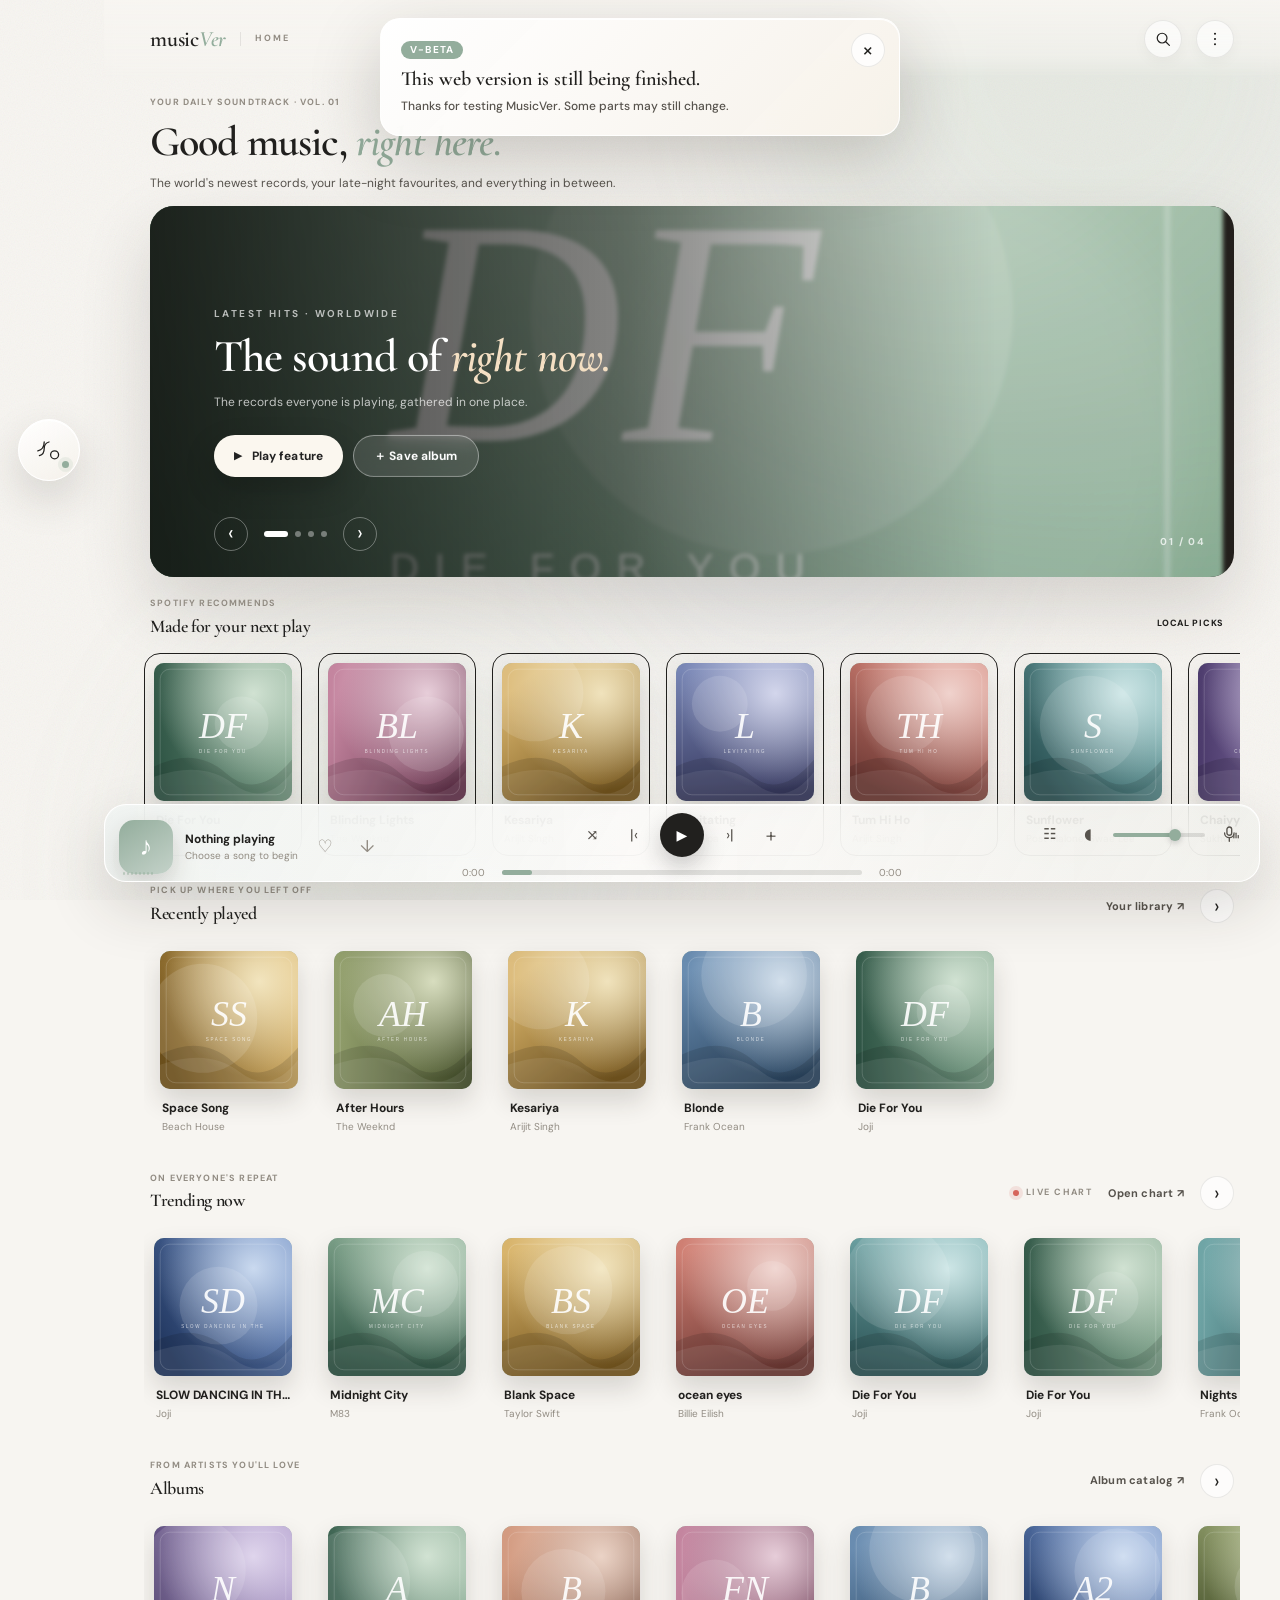
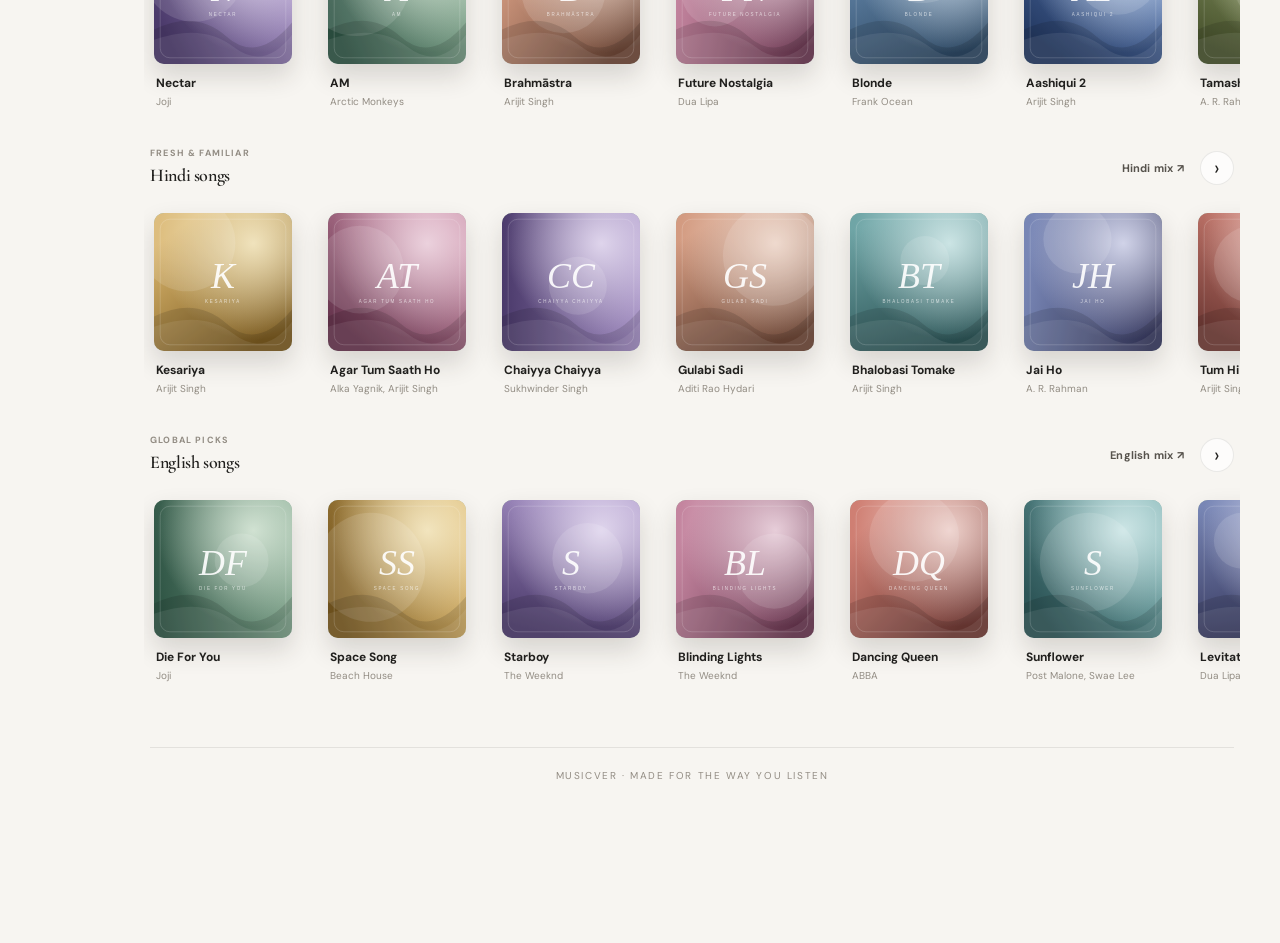
==== docs/index.html @ 0613c1fa "Fix web playback context and resolve every song to full stream" ====
<!DOCTYPE html>
<html lang="en">

<head>
  <meta charset="UTF-8">
  <meta name="viewport" content="width=device-width, initial-scale=1.0">
  <meta name="theme-color" content="#f7f5f1">
  <title>musicVers</title>
  <link rel="manifest" href="manifest.webmanifest">
  <link rel="icon" type="image/png" href="pwa/icon-192.png">
  <link rel="apple-touch-icon" href="pwa/icon-192.png">
  <link rel="preconnect" href="https://fonts.googleapis.com">
  <link rel="preconnect" href="https://fonts.gstatic.com" crossorigin>
  <link
    href="https://fonts.googleapis.com/css2?family=Cormorant+Garamond:ital,wght@0,400;0,500;0,600;1,400;1,500&family=DM+Sans:wght@400;500;600;700&display=swap"
    rel="stylesheet">
  <link rel="stylesheet" href="css/base.css?v=1140">
  <link rel="stylesheet" href="css/layout.css?v=1130">
  <link rel="stylesheet" href="css/components.css?v=1114">
  <link rel="stylesheet" href="css/web.css?v=1133">
  <link rel="stylesheet" href="css/mobile-redesign.css?v=1137">
  <link rel="stylesheet" href="css/lyrics.css?v=1139">
</head>

<body>
  <!-- Ambient colour is driven by the current cover art -->
  <div class="ambient" aria-hidden="true">
    <span class="ambient-orb ambient-orb--one"></span>
    <span class="ambient-orb ambient-orb--two"></span>
    <span class="ambient-orb ambient-orb--three"></span>
    <span class="grain"></span>
  </div>

  <div class="beta-notice" id="beta-notice" role="status" hidden>
    <span class="beta-notice__tag">V-BETA</span>
    <strong class="beta-notice__title">This web version is still being finished.</strong>
    <span class="beta-notice__text">Thanks for testing MusicVer. Some parts may still change.</span>
    <button class="beta-notice__close" id="beta-notice-close" aria-label="Dismiss notice" title="Dismiss notice">×</button>
  </div>

  <div class="app" id="app">

    <!-- ============ musicVer dynamic island ============ -->
    <div class="edge-sensor" aria-hidden="true"></div>
    <aside class="island" id="island" aria-label="musicVer navigation">
      <button class="island-pearl" id="island-pearl" aria-label="Open musicVer navigation" aria-expanded="false">
        <svg viewBox="0 0 40 40" aria-hidden="true">
          <path d="M8 27c4-1 6-4 6-9 0-4 2-7 6-8" />
          <path d="M6 21c5-1 8-5 8-11" />
          <circle cx="27" cy="26" r="5" />
        </svg>
        <span class="pearl-pulse"></span>
      </button>

      <div class="island-panel" id="island-panel">
        <span class="island-glow island-glow--blue" aria-hidden="true"></span>
        <span class="island-glow island-glow--red" aria-hidden="true"></span>
        <div class="island-brand">
          <span class="island-brand__mark">◈</span>
          <span>musicVer</span>
        </div>
        <nav class="island-nav" aria-label="Main menu">
          <button class="island-tab is-active" data-nav="home" title="Home">
            <span class="island-tab__icon" aria-hidden="true">
              <svg viewBox="0 0 24 24"><path d="M3.5 10.5 12 3.8l8.5 6.7V20a1 1 0 0 1-1 1h-5v-6h-5v6h-5a1 1 0 0 1-1-1z" /></svg>
            </span>
            <span class="island-tab__label">Home</span>
          </button>
          <button class="island-tab" data-nav="library" title="Library">
            <span class="island-tab__icon" aria-hidden="true">
              <svg viewBox="0 0 24 24"><path d="M4 4h6v16H4zM11 4h4v16h-4zM17 6l3-.8 2.4 12.6-3 .7z" /></svg>
            </span>
            <span class="island-tab__label">Library</span>
          </button>
          <button class="island-tab" data-nav="discover" title="Discover">
            <span class="island-tab__icon" aria-hidden="true">
              <svg viewBox="0 0 24 24"><circle cx="12" cy="12" r="9" /><path d="m15.5 8.5-2 5-5 2 2-5z" /></svg>
            </span>
            <span class="island-tab__label">Discover</span>
          </button>
          <button class="island-tab" data-nav="stats" title="Listening Stats">
            <span class="island-tab__icon" aria-hidden="true">
              <svg viewBox="0 0 24 24"><path d="M4 19V5M4 19h16M8 16v-4M12 16V8M16 16v-7M20 16v-3" /></svg>
            </span>
            <span class="island-tab__label">Stats</span>
          </button>
          <button class="island-tab" data-nav="account" title="Account">
            <span class="island-tab__icon" aria-hidden="true">
              <svg viewBox="0 0 24 24"><circle cx="12" cy="8.5" r="4" /><path d="M4.5 20c.6-4 3.5-6 7.5-6s6.9 2 7.5 6" /></svg>
            </span>
            <span class="island-tab__label">Account</span>
          </button>
        </nav>
        <div class="island-hint">MOVE TO THE EDGE</div>
      </div>
    </aside>

    <!-- ============ Android / small-screen navigation ============ -->
    <nav class="mobile-nav" aria-label="Main menu">
      <button class="island-tab mobile-tab is-active" data-nav="home" aria-label="Home">
        <span class="island-tab__icon" aria-hidden="true">
          <svg viewBox="0 0 24 24"><path d="M3.5 10.5 12 3.8l8.5 6.7V20a1 1 0 0 1-1 1h-5v-6h-5v6h-5a1 1 0 0 1-1-1z" /></svg>
        </span>
        <span class="island-tab__label">Home</span>
      </button>
      <button class="island-tab mobile-tab" data-nav="discover" aria-label="Discover">
        <span class="island-tab__icon" aria-hidden="true">
          <svg viewBox="0 0 24 24"><circle cx="12" cy="12" r="9" /><path d="m15.5 8.5-2 5-5 2 2-5z" /></svg>
        </span>
        <span class="island-tab__label">Discover</span>
      </button>
      <button class="island-tab mobile-tab" data-nav="library" aria-label="Library">
        <span class="island-tab__icon" aria-hidden="true">
          <svg viewBox="0 0 24 24"><path d="M4 4h6v16H4zM11 4h4v16h-4zM17 6l3-.8 2.4 12.6-3 .7z" /></svg>
        </span>
        <span class="island-tab__label">Library</span>
      </button>
      <button class="island-tab mobile-tab mobile-tab--account" data-nav="account" aria-label="Settings">
        <span class="mobile-tab__avatar" id="mobile-tab-avatar" aria-hidden="true">M</span>
        <span class="island-tab__label">Settings</span>
      </button>
    </nav>

    <!-- ============ main stage ============ -->
    <main class="stage">
      <header class="stage-top">
        <div class="stage-top__left">
          <span class="wordmark">music<span>Ver</span></span>
          <span class="crumb" id="crumb">HOME</span>
        </div>
        <div class="stage-top__right">
          <button class="round-icon top-search" id="top-search" aria-label="Search" title="Search">
            <svg viewBox="0 0 24 24" aria-hidden="true"><circle cx="10.8" cy="10.8" r="6.5" /><path d="m16 16 4.5 4.5" /></svg>
          </button>
          <div class="top-menu" id="top-menu">
            <button class="round-icon top-menu__toggle" id="top-menu-toggle" aria-label="More options" aria-haspopup="menu" aria-expanded="false" title="More options">
              <svg viewBox="0 0 24 24" aria-hidden="true"><circle cx="12" cy="5" r="1.4" /><circle cx="12" cy="12" r="1.4" /><circle cx="12" cy="19" r="1.4" /></svg>
            </button>
            <div class="top-menu__list" id="top-menu-list" role="menu" aria-hidden="true">
              <button class="top-menu__item" id="top-flow" role="menuitem" aria-label="Open Flow State" title="Flow State">
                <svg viewBox="0 0 24 24" aria-hidden="true"><path d="M4 9V4h5M20 15v5h-5M20 9V4h-5M4 15v5h5" /></svg>
                <span>Flow State</span>
              </button>
              <button class="top-menu__item" data-nav="stats" role="menuitem" aria-label="Listening Stats" title="Listening Stats">
                <svg viewBox="0 0 24 24" aria-hidden="true"><path d="M4 19V5M4 19h16M8 16v-4M12 16V8M16 16v-7M20 16v-3" /></svg>
                <span>Listening Stats</span>
              </button>
              <button class="top-menu__item theme-toggle" id="theme-toggle" role="menuitem" aria-label="Toggle dark mode" aria-pressed="false" title="Switch to dark mode">
                <span class="theme-toggle__glyph" aria-hidden="true">☾</span>
                <span class="top-menu__label">Dark mode</span>
              </button>
              <button class="top-menu__item" id="top-report" data-nav="report" role="menuitem" aria-label="Report an issue" title="Report an issue">
                <svg viewBox="0 0 24 24" aria-hidden="true"><path d="M5 4.5h9l5 5V19a.5.5 0 0 1-.5.5h-13A.5.5 0 0 1 5 19z"/><path d="M14 4.5V10h5"/><path d="M8.5 13h7M8.5 16h4.5"/></svg>
                <span>Report an issue</span>
              </button>
              <button class="top-menu__item" data-nav="account" role="menuitem" aria-label="Account" title="Account">
                <span class="top-avatar" id="top-avatar">M</span>
                <span>Account</span>
              </button>
            </div>
          </div>
        </div>
      </header>

      <div class="pages" id="pages">

        <!-- ---------------- HOME ---------------- -->
        <section class="page is-active" id="page-home" data-page="home">
          <div class="page-intro">
            <p class="eyebrow">YOUR DAILY SOUNDTRACK · VOL. 01</p>
            <h1>Good music, <em>right here.</em></h1>
            <p class="page-intro__sub">The world's newest records, your late-night favourites, and everything in between.</p>
          </div>

          <header class="home-mobile-header" aria-label="Home shortcuts">
            <button class="home-avatar" id="home-avatar" data-nav="account" aria-label="Open settings">M</button>
            <div class="home-greeting">
              <span id="home-greeting">Good evening</span>
              <strong id="home-profile-name">Music Lover</strong>
            </div>
            <button class="home-action" id="home-search" aria-label="Search music">
              <svg viewBox="0 0 24 24" aria-hidden="true"><circle cx="10.8" cy="10.8" r="6.4" /><path d="m15.6 15.6 4.6 4.6" /></svg>
            </button>
            <button class="home-action home-action--liked" data-library-tab="liked" aria-label="Open liked songs">
              <svg viewBox="0 0 24 24" aria-hidden="true"><path d="M12 20.3 4.7 13a4.6 4.6 0 0 1 6.5-6.5l.8.8.8-.8A4.6 4.6 0 0 1 19.3 13z" /></svg>
            </button>
          </header>

          <div class="home-filters" role="tablist" aria-label="Browse home categories">
            <button class="home-filter is-active" data-action="home-filter" data-home-filter="all" role="tab" aria-selected="true">All</button>
            <button class="home-filter" data-action="home-filter" data-home-filter="new" role="tab" aria-selected="false">New Releases</button>
            <button class="home-filter" data-action="home-filter" data-home-filter="trending" role="tab" aria-selected="false">Trending</button>
            <button class="home-filter" data-action="home-filter" data-home-filter="charts" role="tab" aria-selected="false">Top Charts</button>
          </div>

          <!-- Cinematic slider -->
          <section class="hero" id="hero" aria-label="Featured music">
            <div class="hero-track" id="hero-track"></div>
            <div class="hero-shade" aria-hidden="true"></div>
            <div class="hero-content">
              <p class="hero-eyebrow" id="hero-eyebrow">LATEST HITS</p>
              <h2 id="hero-title">The sound of right now.</h2>
              <p class="hero-copy" id="hero-copy">Fresh from studios around the world.</p>
              <div class="hero-actions">
                <button class="btn btn--cream" id="hero-play"><span class="btn__glyph">▶</span> Play feature</button>
                <button class="btn btn--ghost-light" id="hero-save">＋ Save album</button>
              </div>
            </div>
            <div class="hero-controls">
              <button class="hero-arrow" id="hero-prev" aria-label="Previous slide">‹</button>
              <div class="hero-dots" id="hero-dots"></div>
              <button class="hero-arrow" id="hero-next" aria-label="Next slide">›</button>
            </div>
            <div class="hero-index" id="hero-index">01 / 04</div>
          </section>

          <section class="feature-section" aria-label="Featured albums">
            <div class="feature-head">
              <div>
                <p class="eyebrow">HANDPICKED FOR YOU</p>
                <h2>Featured albums</h2>
              </div>
            </div>
            <div class="feature-grid" id="feature-cards"></div>
          </section>

          <section class="shelf recommend-shelf" id="shelf-spotify-home">
            <div class="shelf-head">
              <div>
                <p class="eyebrow" id="spotify-home-eyebrow">SPOTIFY RECOMMENDS</p>
                <h2 id="spotify-home-title">Made for your next play</h2>
              </div>
              <span class="recommend-source" id="spotify-home-source">Connect Spotify for live picks</span>
            </div>
            <div class="rail rail--songs" id="spotify-home-recs"></div>
          </section>

          <section class="shelf" id="shelf-recent">
            <div class="shelf-head">
              <div>
                <p class="eyebrow">PICK UP WHERE YOU LEFT OFF</p>
                <h2>Recently played</h2>
              </div>
              <div class="shelf-tools">
                <button class="link-btn" data-nav="library">Your library ↗</button>
                <button class="rail-arrow" data-rail="recently-played" aria-label="Scroll recently played">›</button>
              </div>
            </div>
            <div class="rail rail--songs" id="recently-played"></div>
          </section>

          <section class="shelf" id="shelf-trending">
            <div class="shelf-head">
              <div>
                <p class="eyebrow">ON EVERYONE'S REPEAT</p>
                <h2>Trending now</h2>
              </div>
              <div class="shelf-tools">
                <span class="live-tag"><i></i> LIVE CHART</span>
                <button class="link-btn" data-action="open-trending-mix">Open chart ↗</button>
                <button class="rail-arrow" data-rail="trending-now" aria-label="Scroll trending songs">›</button>
              </div>
            </div>
            <div class="rail rail--songs" id="trending-now"></div>
          </section>

          <section class="shelf" id="shelf-albums">
            <div class="shelf-head">
              <div>
                <p class="eyebrow">FROM ARTISTS YOU'LL LOVE</p>
                <h2>Albums</h2>
              </div>
              <div class="shelf-tools">
                <button class="link-btn" data-action="open-album-catalog">Album catalog ↗</button>
                <button class="rail-arrow" data-rail="albums-all" aria-label="Scroll albums">›</button>
              </div>
            </div>
            <div class="rail" id="albums-all"></div>
          </section>

          <section class="shelf" id="shelf-hindi">
            <div class="shelf-head">
              <div>
                <p class="eyebrow">FRESH &amp; FAMILIAR</p>
                <h2>Hindi songs</h2>
              </div>
              <div class="shelf-tools">
                <button class="link-btn" data-action="open-language-mix" data-language="Hindi">Hindi mix ↗</button>
                <button class="rail-arrow" data-rail="hindi-songs" aria-label="Scroll Hindi songs">›</button>
              </div>
            </div>
            <div class="rail rail--songs" id="hindi-songs"></div>
          </section>

          <section class="shelf" id="shelf-english">
            <div class="shelf-head">
              <div>
                <p class="eyebrow">GLOBAL PICKS</p>
                <h2>English songs</h2>
              </div>
              <div class="shelf-tools">
                <button class="link-btn" data-action="open-language-mix" data-language="English">English mix ↗</button>
                <button class="rail-arrow" data-rail="english-songs" aria-label="Scroll English songs">›</button>
              </div>
            </div>
            <div class="rail rail--songs" id="english-songs"></div>
          </section>

          <footer class="page-foot">musicVer · made for the way you listen</footer>
        </section>

        <!-- ---------------- DISCOVER ---------------- -->
        <section class="page" id="page-discover" data-page="discover">
          <div class="discover-hero">
            <span class="search-glow search-glow--blue" aria-hidden="true"></span>
            <span class="search-glow search-glow--red" aria-hidden="true"></span>
            <p class="eyebrow">DISCOVER · SEARCH THE WORLD OF MUSIC</p>
            <form class="search-bar" id="search-form" autocomplete="off">
              <svg class="search-bar__icon" viewBox="0 0 24 24" aria-hidden="true"><circle cx="10.5" cy="10.5" r="6.5" /><path d="m15.5 15.5 5 5" /></svg>
              <input type="text" id="search-input" placeholder="Search music, artists, albums..." aria-label="Search songs, artists or albums">
              <button type="button" class="search-bar__clear" id="search-clear" aria-label="Clear search" hidden>×</button>
              <button type="submit" class="search-bar__button">Search</button>
              <button type="button" class="search-close" id="search-close" aria-label="Close search">×</button>
              <div class="recent-popover" id="recent-searches" hidden></div>
            </form>
            <p class="search-hint">start search with Music Ablums and Artist Name</p>
            <div class="quick-tags" id="quick-tags">
              <span>Try</span>
              <button data-query="Die For You Joji">Die For You</button>
              <button data-query="Kesariya">Kesariya</button>
              <button data-query="Blinding Lights">Blinding Lights</button>
              <button data-query="The Weeknd">The Weeknd</button>
            </div>

            <div class="search-mobile-sections">
              <section class="search-section">
                <div class="search-section__head">
                  <p class="eyebrow">SEARCH PROMPTS</p>
                  <h2>Start here</h2>
                </div>
                <div class="start-here" id="start-here"></div>
              </section>
              <section class="search-section">
                <div class="search-section__head">
                  <p class="eyebrow">PICKED FOR YOU</p>
                  <h2>Top Picks</h2>
                </div>
                <div class="discover-cards" id="discover-picks"></div>
              </section>
              <section class="search-section">
                <div class="search-section__head">
                  <p class="eyebrow">JUMP BACK IN</p>
                  <h2>Recently Explored</h2>
                </div>
                <div class="recent-explored" id="recently-explored"></div>
              </section>
            </div>
          </div>

          <section class="shelf recommend-shelf" id="shelf-spotify-discover">
            <div class="shelf-head">
              <div>
                <p class="eyebrow" id="spotify-discover-eyebrow">SPOTIFY RECOMMENDS</p>
                <h2 id="spotify-discover-title">Start with a sound you like</h2>
              </div>
              <span class="recommend-source" id="spotify-discover-source">Connect Spotify for live picks</span>
            </div>
            <div class="rail rail--songs" id="spotify-discover-recs"></div>
          </section>

          <section class="results" id="results" hidden>
            <div class="shelf-head results-head">
              <div>
                <p class="eyebrow" id="results-eyebrow">SEARCH RESULTS</p>
                <h2 id="results-heading">Top matches</h2>
              </div>
              <span class="results-status" id="search-status"></span>
            </div>
            <div class="result-filters" role="tablist" aria-label="Filter search results">
              <button class="result-filter is-active" data-action="result-filter" data-result-filter="all" role="tab" aria-selected="true">All</button>
              <button class="result-filter" data-action="result-filter" data-result-filter="songs" role="tab" aria-selected="false">Songs</button>
              <button class="result-filter" data-action="result-filter" data-result-filter="artists" role="tab" aria-selected="false">Artists</button>
              <button class="result-filter" data-action="result-filter" data-result-filter="albums" role="tab" aria-selected="false">Albums</button>
              <button class="result-filter" data-action="result-filter" data-result-filter="podcasts" role="tab" aria-selected="false">Podcasts</button>
            </div>
            <div class="results-grid">
              <section class="results-block results-block--top" id="result-block-top">
                <h3 class="results-label"><span>01</span> Top result</h3>
                <div class="top-result" id="result-top"></div>
              </section>
              <section class="results-block results-block--songs" id="result-block-songs">
                <h3 class="results-label"><span>02</span> Songs</h3>
                <div class="song-list song-list--spotify" id="result-songs-a"></div>
                <button class="btn btn--outline load-more" id="load-more-songs" hidden>Load more songs ↓</button>
              </section>
              <section class="results-block results-block--artists" id="result-block-artists">
                <h3 class="results-label"><span>03</span> Artists</h3>
                <div class="media-grid" id="result-artists"></div>
              </section>
              <section class="results-block results-block--albums" id="result-block-albums">
                <h3 class="results-label"><span>04</span> Albums</h3>
                <div class="media-grid" id="result-albums"></div>
              </section>
              <section class="results-block results-block--podcasts" id="result-block-podcasts" hidden>
                <h3 class="results-label"><span>05</span> Podcasts</h3>
                <div class="result-podcasts" id="result-podcasts"></div>
              </section>
            </div>
            <div class="results-block recommend-block" id="result-recs">
              <div class="shelf-head">
                <div>
                  <p class="eyebrow" id="spotify-results-eyebrow">SPOTIFY RECOMMENDS</p>
                  <h3 class="results-label" id="spotify-results-title">Because you searched this</h3>
                </div>
                <span class="recommend-source" id="spotify-results-source"></span>
              </div>
              <div class="rail rail--songs" id="spotify-result-recs"></div>
            </div>
          </section>

          <section class="shelf" id="discover-genres">
            <div class="shelf-head">
              <div>
                <p class="eyebrow">PICK A MOOD</p>
                <h2>Browse by feeling</h2>
              </div>
            </div>
            <div class="chip-row" id="genre-chips"></div>
          </section>
        </section>

        <!-- ---------------- LIBRARY ---------------- -->
        <section class="page" id="page-library" data-page="library">
          <div class="page-intro page-intro--tight">
            <p class="eyebrow">YOUR MUSIC, YOUR RULES</p>
            <h1>The <em>Library.</em></h1>
            <p class="page-intro__sub">Everything you've loved, saved and built — in one quiet corner.</p>
          </div>

          <header class="library-mobile-head">
            <h2>My Music</h2>
            <button class="library-options" id="library-options" data-nav="account" aria-label="Library options">
              <svg viewBox="0 0 24 24" aria-hidden="true"><circle cx="12" cy="5" r="1.5" /><circle cx="12" cy="12" r="1.5" /><circle cx="12" cy="19" r="1.5" /></svg>
            </button>
          </header>

          <div class="library-filters" role="tablist" aria-label="Filter library">
            <button class="library-filter is-active" data-library-tab="all" role="tab" aria-selected="true">All</button>
            <button class="library-filter" data-library-tab="playlists" role="tab" aria-selected="false">Playlists</button>
            <button class="library-filter" data-library-tab="liked" role="tab" aria-selected="false">Liked Songs</button>
            <button class="library-filter" data-library-tab="downloads" role="tab" aria-selected="false">Downloads</button>
            <button class="library-filter" data-library-tab="albums" role="tab" aria-selected="false">Albums</button>
          </div>

          <div class="library-tiles">
            <button class="lib-tile lib-tile--liked" data-library-tab="liked">
              <span class="lib-tile__icon">♥</span>
              <span class="lib-tile__copy"><strong>Liked</strong><small id="liked-count">0 songs</small></span>
              <span class="lib-tile__arrow">↗</span>
            </button>
            <button class="lib-tile lib-tile--saved" data-library-tab="saved">
              <span class="lib-tile__icon">↓</span>
              <span class="lib-tile__copy"><strong>Saved</strong><small id="saved-count">0 albums</small></span>
              <span class="lib-tile__arrow">↗</span>
            </button>
            <button class="lib-tile lib-tile--create" id="lib-create">
              <span class="lib-tile__icon">＋</span>
              <span class="lib-tile__copy"><strong>Create playlist</strong><small>Start something new</small></span>
              <span class="lib-tile__arrow">↗</span>
            </button>
          </div>

          <div class="library-content">
            <div class="library-tabs" id="library-tabs">
              <button class="library-tab is-active" data-library-tab="playlists">Your playlist</button>
              <button class="library-tab" data-library-tab="liked">Liked</button>
              <button class="library-tab" data-library-tab="saved">Saved</button>
              <button class="library-tab" data-library-tab="local">Local songs</button>
            </div>
            <button class="add-round" id="add-playlist" aria-label="Create playlist" title="Create a playlist">＋</button>
            <div class="library-panel" id="library-panel"></div>
            <section class="shelf recommend-shelf" id="shelf-spotify-library">
              <div class="shelf-head">
                <div>
                  <p class="eyebrow" id="spotify-library-eyebrow">SPOTIFY RECOMMENDS</p>
                  <h2 id="spotify-library-title">More like your library</h2>
                </div>
                <span class="recommend-source" id="spotify-library-source">Connect Spotify for live picks</span>
              </div>
              <div class="rail rail--songs" id="spotify-library-recs"></div>
            </section>
          </div>

          <footer class="page-foot">Tip · use the ↓ button on any album to save it here</footer>
        </section>

        <!-- ---------------- PLAYLIST DETAIL ---------------- -->
        <section class="page" id="page-playlist" data-page="playlist">
          <div class="playlist-head">
            <button class="back-btn" data-nav="library">← Library</button>
            <div class="playlist-head__cover" id="playlist-head-cover">♪</div>
            <div class="playlist-head__copy">
              <p class="eyebrow">YOUR PLAYLIST</p>
              <h1 id="playlist-head-title">Playlist</h1>
              <p id="playlist-head-meta">0 songs</p>
              <div class="playlist-head__actions playlist-actions">
                <button class="playlist-play-big" id="playlist-play" aria-label="Play playlist" title="Play playlist">▶</button>
                <button class="playlist-action playlist-action--add" id="playlist-add-songs" aria-label="Add songs" title="Add songs">+</button>
                <button class="playlist-action playlist-action--more" id="playlist-more" aria-label="More playlist options" title="More options">
                  <svg viewBox="0 0 24 24" aria-hidden="true"><circle cx="12" cy="5" r="1.6" /><circle cx="12" cy="12" r="1.6" /><circle cx="12" cy="19" r="1.6" /></svg>
                </button>
              </div>
            </div>
          </div>
          <div class="song-list song-list--detail" id="playlist-songs"></div>
          <section class="shelf recommend-shelf" id="shelf-spotify-playlist">
            <div class="shelf-head">
              <div>
                <p class="eyebrow" id="spotify-playlist-eyebrow">SPOTIFY RECOMMENDS</p>
                <h2 id="spotify-playlist-title">More like this playlist</h2>
              </div>
              <span class="recommend-source" id="spotify-playlist-source">Connect Spotify for live picks</span>
            </div>
            <div class="rail rail--songs" id="spotify-playlist-recs"></div>
          </section>
          <div class="playlist-add">
            <h3>Add a song</h3>
            <p>Search above in Discover, then use “…” → Add to playlist.</p>
            <button class="btn btn--outline" data-nav="discover">Go to Discover ↗</button>
          </div>
        </section>

        <!-- ---------------- ALBUM OVERVIEW ---------------- -->
        <section class="page" id="page-album" data-page="album">
          <button class="back-btn" id="album-back">← Back</button>
          <div class="playlist-head">
            <div class="playlist-head__cover" id="album-head-cover">♪</div>
            <div class="playlist-head__copy">
              <p class="eyebrow">ALBUM OVERVIEW</p>
              <h1 id="album-head-title">Album</h1>
              <p id="album-head-meta">0 songs</p>
              <div class="playlist-head__actions">
                <button class="btn btn--dark" id="album-play"><span>▶</span> Play album</button>
                <button class="btn btn--outline" id="album-save">↓ Save album</button>
              </div>
              <p class="album-note" id="album-note">Read-only collection · the title and cover come from the catalogue.</p>
            </div>
          </div>
          <div class="song-list song-list--detail" id="album-songs"></div>
          <section class="shelf recommend-shelf" id="shelf-spotify-album">
            <div class="shelf-head">
              <div>
                <p class="eyebrow" id="spotify-album-eyebrow">SPOTIFY RECOMMENDS</p>
                <h2 id="spotify-album-title">Fans of this album also play</h2>
              </div>
              <span class="recommend-source" id="spotify-album-source"></span>
            </div>
            <div class="rail rail--songs" id="spotify-album-recs"></div>
          </section>
        </section>

        <!-- ---------------- ARTIST DETAIL ---------------- -->
        <section class="page" id="page-artist" data-page="artist">
          <button class="back-btn" data-nav="discover">← Back to search</button>
          <div class="artist-hero" id="artist-hero">
            <div class="artist-hero__placeholder">Loading artist…</div>
          </div>

          <div class="results-block artist-section">
            <div class="shelf-head">
              <div>
                <p class="eyebrow">THE ESSENTIALS</p>
                <h2>Popular songs</h2>
              </div>
              <button class="btn btn--dark" id="artist-play-all"><span>▶</span> Play all</button>
            </div>
            <div class="song-list song-list--detail" id="artist-songs"></div>
            <button class="btn btn--outline load-more" id="artist-load-more" hidden>Load more songs ↓</button>
          </div>

          <div class="results-block artist-section">
            <h3 class="results-label"><span>01</span> Albums</h3>
            <div class="grid-rail" id="artist-albums"></div>
          </div>
          <div class="results-block artist-section" id="artist-singles-block" hidden>
            <h3 class="results-label"><span>02</span> Singles</h3>
            <div class="grid-rail" id="artist-singles"></div>
          </div>
          <div class="results-block artist-section" id="artist-similar-block" hidden>
            <h3 class="results-label"><span>03</span> Fans also like</h3>
            <div class="artist-list" id="artist-similar"></div>
          </div>
          <div class="results-block artist-section" id="artist-playlists-block" hidden>
            <h3 class="results-label"><span>04</span> Featured playlists</h3>
            <div class="grid-rail" id="artist-playlists"></div>
          </div>
          <section class="shelf recommend-shelf" id="shelf-spotify-artist">
            <div class="shelf-head">
              <div>
                <p class="eyebrow" id="spotify-artist-eyebrow">SPOTIFY RECOMMENDS</p>
                <h2 id="spotify-artist-title">More in this sound</h2>
              </div>
              <span class="recommend-source" id="spotify-artist-source"></span>
            </div>
            <div class="rail rail--songs" id="spotify-artist-recs"></div>
          </section>
        </section>

        <!-- ---------------- REPORT ---------------- -->
        <section class="page" id="page-report" data-page="report">
          <div class="page-intro page-intro--tight">
            <p class="eyebrow">WE’RE LISTENING</p>
            <h1>Report an <em>issue.</em></h1>
            <p class="page-intro__sub">Found a bug or something that doesn’t feel right? Tell us and we’ll look into it.</p>
          </div>

          <div class="report-shell">
            <div class="report-visual" aria-hidden="true">
              <div class="report-visual__art">
                <svg viewBox="0 0 420 520" fill="none" xmlns="http://www.w3.org/2000/svg">
                  <defs>
                    <linearGradient id="report-bg" x1="30" y1="10" x2="390" y2="510" gradientUnits="userSpaceOnUse">
                      <stop stop-color="#0b0e14"/>
                      <stop offset="0.52" stop-color="#161d28"/>
                      <stop offset="1" stop-color="#05070a"/>
                    </linearGradient>
                    <linearGradient id="report-silver" x1="20" y1="0" x2="400" y2="0" gradientUnits="userSpaceOnUse">
                      <stop stop-color="#eef4fc" stop-opacity=".12"/>
                      <stop offset="0.3" stop-color="#dce6f2" stop-opacity=".9"/>
                      <stop offset="0.55" stop-color="#ffffff"/>
                      <stop offset="0.78" stop-color="#c2cedd" stop-opacity=".75"/>
                      <stop offset="1" stop-color="#9aa8ba" stop-opacity=".14"/>
                    </linearGradient>
                    <linearGradient id="musicver-silver" x1="130" y1="310" x2="290" y2="350" gradientUnits="userSpaceOnUse">
                      <stop stop-color="#ffffff"/>
                      <stop offset="0.5" stop-color="#d8e2ee"/>
                      <stop offset="1" stop-color="#8e9bad"/>
                    </linearGradient>
                    <radialGradient id="report-halo" cx="0" cy="0" r="1" gradientTransform="translate(210 214) rotate(90) scale(190 230)" gradientUnits="userSpaceOnUse">
                      <stop stop-color="#c9d8ea" stop-opacity=".24"/>
                      <stop offset="1" stop-color="#c9d8ea" stop-opacity="0"/>
                    </radialGradient>
                    <pattern id="report-dot-grid" width="18" height="18" patternUnits="userSpaceOnUse">
                      <circle cx="1.5" cy="1.5" r="1" fill="#dce6f2" fill-opacity=".12"/>
                    </pattern>
                    <filter id="report-glow" x="-30%" y="-30%" width="160%" height="160%">
                      <feGaussianBlur stdDeviation="7" result="blur"/>
                      <feMerge><feMergeNode in="blur"/><feMergeNode in="SourceGraphic"/></feMerge>
                    </filter>
                  </defs>
                  <rect width="420" height="520" rx="28" fill="url(#report-bg)"/>
                  <rect width="420" height="520" rx="28" fill="url(#report-dot-grid)"/>
                  <ellipse cx="210" cy="214" rx="205" ry="180" fill="url(#report-halo)"/>
                  <g filter="url(#report-glow)" stroke="url(#report-silver)" fill="none" stroke-linecap="round">
                    <path d="M-20 158c60-42 110 38 170 0s110 38 170 0 110 38 170 0" stroke-width="1.8" stroke-dasharray="1 22" opacity=".38"/>
                    <path d="M-20 190c60-52 110 48 170 0s110 48 170 0 110 48 170 0" stroke-width="3.6" stroke-dasharray="1 13"/>
                    <path d="M-20 224c60-52 110 48 170 0s110 48 170 0 110 48 170 0" stroke-width="2.8" stroke-dasharray="1 16" opacity=".72"/>
                    <path d="M-20 258c60-52 110 48 170 0s110 48 170 0 110 48 170 0" stroke-width="2.1" stroke-dasharray="1 20" opacity=".46"/>
                  </g>
                  <circle cx="210" cy="212" r="14" fill="none" stroke="#ffffff" stroke-opacity=".35"/>
                  <circle cx="210" cy="212" r="4.5" fill="#ffffff"/>
                  <text x="210" y="344" text-anchor="middle" fill="url(#musicver-silver)" font-family="Georgia, 'Times New Roman', serif" font-size="46" letter-spacing="2" style="paint-order:stroke;stroke:#05070a;stroke-width:4px;stroke-opacity:.6">MusicVer</text>
                  <text x="210" y="374" text-anchor="middle" fill="#aebbcb" font-family="Arial, sans-serif" font-size="9.5" letter-spacing="5">REPORT · REFINE · REPLAY</text>
                  <rect x="130" y="404" width="160" height="1" fill="url(#report-silver)" opacity=".45"/>
                  <g fill="#dce6f2" opacity=".6">
                    <circle cx="176" cy="432" r="2"/>
                    <circle cx="210" cy="432" r="2"/>
                    <circle cx="244" cy="432" r="2"/>
                  </g>
                </svg>
              </div>
              <div class="report-visual__copy">
                <p class="eyebrow">MUSICVER SUPPORT</p>
                <h2>Help us make every session smoother.</h2>
                <p>Share what happened and we’ll use your report to improve playback, discovery, and the overall experience.</p>
              </div>
            </div>

            <div class="report-panel">
              <form class="report-form" id="report-form" novalidate>
                <div class="report-field">
                  <label class="field-label" for="report-name">Name <span>(optional)</span></label>
                  <input type="text" id="report-name" name="name" maxlength="80" placeholder="Your name">
                </div>
                <div class="report-field">
                  <label class="field-label" for="report-email">Email <span>(required)</span></label>
                  <input type="email" id="report-email" name="email" required placeholder="you@example.com" autocomplete="email">
                </div>
                <div class="report-field">
                  <label class="field-label" for="report-description">Bug description <span>(required)</span></label>
                  <textarea id="report-description" name="description" required rows="7" maxlength="4000" placeholder="What happened? What were you doing when the issue occurred?"></textarea>
                </div>
                <p class="field-note report-note">Reports are sent to <strong>r91128577@gmail.com</strong> with the subject <strong>MusicVer report</strong>.</p>
                <p class="report-error" id="report-error" hidden></p>
                <div class="report-actions">
                  <button type="submit" class="btn btn--dark" id="report-submit">Send report</button>
                  <button type="button" class="btn btn--outline" data-nav="home">Back to home</button>
                </div>
              </form>

              <div class="report-thanks" id="report-thanks" hidden>
                <span class="report-thanks__icon" aria-hidden="true">✓</span>
                <p class="eyebrow">THANK YOU</p>
                <h3>Thanks for helping improve MusicVer.</h3>
                <p>Your email draft is ready to send to <strong>r91128577@gmail.com</strong>. We appreciate you taking the time to report this.</p>
                <button type="button" class="btn btn--outline" id="report-another">Report another issue</button>
              </div>
            </div>
          </div>
        </section>

        <!-- ---------------- ACCOUNT ---------------- -->
        <section class="page" id="page-account" data-page="account">
          <div class="page-intro page-intro--tight">
            <p class="eyebrow">MADE PERSONAL</p>
            <h1>Your <em>Account.</em></h1>
            <p class="page-intro__sub">Small things that make musicVer feel like yours.</p>
          </div>

          <div class="account-grid">
            <div class="account-card account-card--profile">
              <div class="profile-hero">
                <div class="account-avatar" id="account-avatar">M</div>
                <div class="profile-hero__copy">
                  <p class="eyebrow">LOCAL PROFILE</p>
                  <h2 class="profile-display-name" id="profile-display-name">Music Lover</h2>
                </div>
                <button class="btn btn--outline profile-edit" id="profile-edit-toggle" aria-expanded="false" aria-controls="profile-editor">Edit</button>
              </div>
              <div class="profile-editor" id="profile-editor" hidden>
                <label class="field-label" for="profile-name">Display name</label>
                <div class="field-row">
                  <input type="text" id="profile-name" maxlength="32" placeholder="Your name">
                  <button class="btn btn--dark" id="profile-save">Save</button>
                </div>
                <p class="field-note" id="account-status">Stored on this device only.</p>
                <div class="picture-actions">
                  <button class="btn btn--outline" id="choose-avatar">Change profile picture</button>
                  <button class="btn btn--danger-ghost" id="remove-avatar" hidden>Remove picture</button>
                </div>
                <p class="field-note">Your picture is cropped to a circle. Drag and zoom to frame it.</p>
              </div>
            </div>

            <div class="account-card account-card--stats-link">
              <p class="eyebrow">YOUR MONTH IN SOUND</p>
              <h3>Listening Stats</h3>
              <p class="field-note">A full-screen, Spotify-style recap of what you played this month.</p>
              <button class="btn btn--dark" data-nav="stats">Open Listening Stats ↗</button>
            </div>

            <div class="account-card account-card--advanced">
              <p class="eyebrow">FINE TUNING</p>
              <h3>Advance settings</h3>
              <p class="field-note">Fine-tune the little details, starting with how your lyrics move.</p>
              <button class="btn btn--dark" data-nav="advanced">Open Advance settings ↗</button>
            </div>

            <div class="account-card account-card--spotify">
              <p class="eyebrow">SPOTIFY CATALOGUE</p>
              <h3>Better search, smarter picks</h3>
              <p class="field-note">Optional. Connect Spotify for richer album/artist metadata and recommendations. Search results come from Spotify and iTunes; JioSaavn is used only to find a full-length stream when you press play.</p>
              <label class="field-label" for="spotify-client-id">Your Spotify Client ID</label>
              <div class="field-row">
                <input type="text" id="spotify-client-id" maxlength="80" placeholder="Paste Client ID" autocomplete="off">
                <button class="btn btn--dark" id="spotify-save-client">Save</button>
              </div>
              <p class="field-note">Create a free Spotify app, add <code id="spotify-redirect-uri"></code> as a redirect URI exactly as shown, including the trailing slash. Spotify rejects <code>localhost</code>; local previews must use the shown <code>127.0.0.1</code> address, while the deployed site uses its HTTPS address. Then paste the Client ID here. No client secret is stored.</p>
              <div class="spotify-actions">
                <button class="btn btn--outline" id="spotify-connect">Connect Spotify</button>
                <button class="btn btn--dark" id="spotify-import-playlist">Import a playlist</button>
                <button class="btn btn--danger-ghost" id="spotify-disconnect" hidden>Disconnect</button>
              </div>
              <p class="field-note" id="spotify-status">Not connected</p>
              <p class="field-note">Import copies playlist names, covers and track metadata to this device. Playback still resolves to full-length JioSaavn audio; Spotify previews are never used.</p>
            </div>

            <div class="account-card">
              <p class="eyebrow">LOOK &amp; FEEL</p>
              <h3>Make it yours</h3>
              <label class="switch-row">
                <span><strong>Dark mode</strong><small>Flip the whole layout into a darker room</small></span>
                <input type="checkbox" id="setting-dark"><span class="switch"></span>
              </label>
              <label class="switch-row">
                <span><strong>Flow State on play</strong><small>Open the immersive view when a song starts</small></span>
                <input type="checkbox" id="setting-flow-auto"><span class="switch"></span>
              </label>
              <label class="switch-row">
                <span><strong>Cover-coloured ambience</strong><small>Tint the room with the current artwork</small></span>
                <input type="checkbox" id="setting-ambience" checked><span class="switch"></span>
              </label>
              <label class="switch-row">
                <span><strong>Remember searches</strong><small>Keep your recent searches in Discover</small></span>
                <input type="checkbox" id="setting-history" checked><span class="switch"></span>
              </label>
            </div>

            <div class="account-card">
              <p class="eyebrow">YOUR DATA</p>
              <h3>Housekeeping</h3>
              <div class="account-actions">
                <button class="btn btn--outline" id="clear-searches">Clear recent searches</button>
                <button class="btn btn--outline" id="clear-history">Clear listening history</button>
                <button class="btn btn--outline" id="choose-folder">Choose music folder</button>
              </div>
              <p class="field-note" id="folder-path">Local library folder: not set</p>
            </div>

            <div class="account-card account-card--soon">
              <p class="eyebrow">COMING SOON</p>
              <div class="soon-grid">
                <div class="soon-item"><span>☁</span><strong>Cloud sync</strong><small>Coming soon</small></div>
                <div class="soon-item"><span>◉</span><strong>Connected devices</strong><small>Coming soon</small></div>
                <div class="soon-item"><span>✎</span><strong>Lyrics studio</strong><small>Coming soon</small></div>
                <div class="soon-item"><span>◎</span><strong>Equaliser</strong><small>Coming soon</small></div>
              </div>
            </div>
          </div>
        </section>

        <!-- ---------------- ADVANCE SETTINGS ---------------- -->
        <section class="page" id="page-advanced" data-page="advanced">
          <button class="back-btn" data-nav="account">← Back to Account</button>
          <div class="page-intro page-intro--tight">
            <p class="eyebrow">FINE TUNING</p>
            <h1>Advance <em>settings.</em></h1>
            <p class="page-intro__sub">Small controls for the way your music feels.</p>
          </div>

          <div class="account-grid">
            <div class="account-card">
              <p class="eyebrow">LYRICS</p>
              <h3>Lyrics switch speed</h3>
              <p class="field-note">Choose how quickly the focus moves onto the next line near the end of the current one. Move right for a faster switch.</p>
              <div class="setting-range">
                <label class="field-label" for="setting-lyrics-speed">Switch speed</label>
                <div class="setting-range__row">
                  <span>Slow</span>
                  <input type="range" id="setting-lyrics-speed" min="0.6" max="2.4" step="0.1" value="1" aria-describedby="lyrics-speed-value">
                  <span>Fast</span>
                </div>
                <p class="setting-range__value" id="lyrics-speed-value">1.0× · 0.9s morph</p>
              </div>
            </div>
          </div>
        </section>

        <!-- ---------------- LISTENING STATS / WRAPPED ---------------- -->
        <section class="page stats-page" id="page-stats" data-page="stats">
          <button class="back-btn" data-nav="account">← Back to Account</button>
          <div class="wrapped-shell">
            <header class="wrapped-top">
              <div class="wrapped-brand"><span class="wrapped-brand__mark">◈</span> musicVer <span>WRAPPED</span></div>
              <select id="stats-month" aria-label="Choose a month"></select>
            </header>
            <div class="wrapped-stage" id="wrapped-stage" aria-live="polite"></div>
            <footer class="wrapped-nav">
              <button class="wrapped-btn wrapped-btn--ghost" id="wrapped-prev" aria-label="Previous slide">← Back</button>
              <div class="wrapped-dots" id="wrapped-dots" aria-label="Story progress"></div>
              <button class="wrapped-btn" id="wrapped-next">Next →</button>
            </footer>
          </div>
        </section>

      </div>
    </main>

    <!-- ============ player ============ -->
    <footer class="player" id="player" title="Double-click for Flow State">
      <div class="player-track">
        <button class="player-art" id="player-cover" aria-label="Open Flow State">♪</button>
        <div class="player-track__copy">
          <strong id="player-title">Nothing playing</strong>
          <span id="player-artist">Choose a song to begin</span>
        </div>
        <button class="icon-toggle" id="player-like" aria-label="Like current song" aria-pressed="false">♡</button>
        <button class="icon-toggle icon-toggle--save" id="player-save" aria-label="Save current album" aria-pressed="false">↓</button>
      </div>

      <div class="player-center">
        <div class="player-controls">
          <button class="control" id="shuffle" aria-label="Shuffle" title="Shuffle">⤨</button>
          <button class="control" id="previous" aria-label="Previous" title="Previous">|‹</button>
          <button class="play-main" id="main-play" aria-label="Play" title="Play / pause">▶</button>
          <button class="control" id="next" aria-label="Next" title="Next">›|</button>
          <button class="control control--add" id="player-add" aria-label="Add current song to playlist" title="Add current song to playlist">+</button>
        </div>
        <div class="seek-row">
          <span id="current-time">0:00</span>
          <div class="seek" id="seek" role="slider" aria-label="Seek" aria-valuemin="0" aria-valuemax="100" aria-valuenow="0" tabindex="0">
            <span class="seek__fill" id="seek-fill"></span>
            <span class="seek__knob" id="seek-knob"></span>
          </div>
          <span id="total-time">0:00</span>
        </div>
      </div>

      <div class="player-extra">
        <button class="control" id="queue-toggle" aria-label="Queue" title="Queue">☷</button>
        <button class="control" id="volume-icon" aria-label="Mute" title="Mute">◖</button>
        <input type="range" id="volume" min="0" max="100" value="70" aria-label="Volume">
        <button class="control control--lyrics" id="lyrics-launch" aria-label="Lyrics" title="Lyrics" aria-pressed="false">
          <svg viewBox="0 0 24 24" fill="none" stroke="currentColor" stroke-width="1.7" stroke-linecap="round" stroke-linejoin="round" aria-hidden="true">
            <rect x="7.5" y="2.5" width="6" height="10.5" rx="3"></rect>
            <path d="M4.5 10a6 6 0 0 0 12 0"></path>
            <path d="M10.5 16v4.5"></path>
            <rect class="mic-wave mic-wave--1" x="15.4" y="11.5" width="1.6" height="5.5" rx=".8" stroke="none"></rect>
            <rect class="mic-wave mic-wave--2" x="18.2" y="9.5" width="1.6" height="7.5" rx=".8" stroke="none"></rect>
            <rect class="mic-wave mic-wave--3" x="21" y="12.5" width="1.6" height="4.5" rx=".8" stroke="none"></rect>
          </svg>
        </button>
      </div>

      <div class="player-wave" aria-hidden="true">
        <span></span><span></span><span></span><span></span><span></span><span></span><span></span><span></span>
      </div>
      <div class="player-progress" id="player-progress" role="slider" aria-label="Playback progress" aria-valuemin="0" aria-valuemax="100" aria-valuenow="0" tabindex="0">
        <span class="player-progress__fill" id="player-progress-fill"></span>
      </div>
    </footer>

    <!-- ============ queue ============ -->
    <aside class="queue-drawer" id="queue-drawer" aria-label="Play queue" aria-hidden="true" hidden>
      <div class="queue-shine" aria-hidden="true"></div>
      <div class="queue-head">
        <div class="queue-head__copy">
          <p class="eyebrow">UP NEXT</p>
          <h2>Play queue</h2>
          <span class="queue-count" id="queue-count">0 songs</span>
        </div>
        <button class="round-icon queue-close" id="queue-close" aria-label="Close queue" title="Close queue">×</button>
      </div>
      <div class="queue-now" id="queue-now">
        <div class="queue-now__empty">Nothing playing yet</div>
      </div>
      <div class="queue-list" id="queue-list"></div>
    </aside>

    <!-- ============ flow state ============ -->
    <div class="flow" id="flow" aria-hidden="true">
      <div class="flow-bg" id="flow-bg"></div>
      <div class="flow-grain" aria-hidden="true"></div>
      <button class="flow-close" id="flow-close" aria-label="Close Flow State">×</button>
      <div class="flow-topbar">
        <button class="flow-back" id="flow-back" aria-label="Back from Flow State">←</button>
        <strong>Now Playing</strong>
        <span class="flow-topbar__spacer" aria-hidden="true"></span>
      </div>
      <button class="flow-like-top" id="flow-like-top" aria-label="Like current song" aria-pressed="false">♡</button>
      <div class="flow-inner">
        <div class="flow-visual">
          <div class="flow-halo"></div>
          <div class="flow-art" id="flow-cover">♪</div>
          <div class="flow-vinyl" aria-hidden="true"></div>
        </div>
        <div class="flow-copy">
          <p class="flow-kicker">FLOW STATE · NOW PLAYING</p>
          <h2 id="flow-title">Nothing playing</h2>
          <p class="flow-artist" id="flow-artist">Choose a song to begin</p>
          <p class="flow-album" id="flow-album"></p>
          <div class="flow-progress">
            <div class="flow-progress__bar" id="flow-progress" role="slider" aria-label="Seek" tabindex="0">
              <span id="flow-progress-fill"></span><i id="flow-progress-knob"></i>
            </div>
            <div class="flow-times"><span id="flow-current">0:00</span><span id="flow-total">0:00</span></div>
          </div>
          <div class="flow-controls">
            <button id="flow-shuffle" aria-label="Shuffle">⤨</button>
            <button id="flow-prev" aria-label="Previous">|‹</button>
            <button class="flow-play" id="flow-play" aria-label="Play or pause">▶</button>
            <button id="flow-next" aria-label="Next">›|</button>
            <button id="flow-repeat" aria-label="Repeat">↻</button>
          </div>
          <div class="flow-secondary">
            <button id="flow-like">♡ Like</button>
            <button id="flow-save">↓ Save album</button>
            <button id="flow-queue">☷ Queue</button>
          </div>
          <p class="flow-lyrics-label">LYRICS</p>
          <p class="flow-note" id="flow-note">Let the room disappear for a while.</p>
          <button class="flow-lyrics-open" id="flow-lyrics-open">See synced lyrics →</button>
        </div>
      </div>
    </div>

    <!-- ============ interactive lyrics ============ -->
    <div class="lyrics-view" id="lyrics-view" aria-hidden="true" role="dialog" aria-label="Lyrics">
      <div class="lyrics-bg" id="lyrics-cover" aria-hidden="true"></div>
      <div class="lyrics-veil" aria-hidden="true"></div>
      <header class="lyrics-head">
        <div>
          <p class="lyrics-kicker">LYRICS · SING ALONG</p>
          <h2 class="lyrics-title" id="lyrics-title">Nothing playing</h2>
          <p class="lyrics-artist" id="lyrics-artist">Choose a song to begin</p>
        </div>
        <button class="lyrics-close" id="lyrics-close" aria-label="Close lyrics" title="Close lyrics">×</button>
      </header>
      <div class="lyrics-stage">
        <div class="lyrics-scroll" id="lyrics-lines" tabindex="0" aria-label="Lyrics, tap a line to jump there"></div>
      </div>
      <footer class="lyrics-foot">
        <p class="lyrics-source" id="lyrics-source"></p>
        <div class="lyrics-progress">
          <span id="lyrics-elapsed">0:00</span>
          <div class="lyrics-progress__bar" id="lyrics-progress" role="slider" aria-label="Seek" tabindex="0">
            <span id="lyrics-progress-fill"></span><i id="lyrics-progress-knob"></i>
          </div>
          <span id="lyrics-total">0:00</span>
        </div>
        <div class="lyrics-controls">
          <button id="lyrics-prev" aria-label="Previous song" title="Previous">|‹</button>
          <button class="lyrics-play" id="lyrics-play" aria-label="Play or pause" title="Play or pause">▶</button>
          <button id="lyrics-next" aria-label="Next song" title="Next">›|</button>
        </div>
      </footer>
    </div>

    <input type="file" id="cover-file" accept="image/*" hidden>
    <input type="file" id="avatar-file" accept="image/*" hidden>
    <div class="modal-root" id="modal-root" hidden></div>
    <div class="toast-root" id="toast-root" aria-live="polite"></div>
  </div>

  <script src="js/data.js?v=1140"></script>
  <script src="js/artwork.js?v=1157"></script>
  <script src="js/store.js?v=1153"></script>
  <script src="js/web-seed.js?v=1113"></script>
  <script src="js/web-jio-catalog.js?v=1113"></script>
  <script src="js/spotify.js?v=1159"></script>
  <script src="js/web-api.js?v=1164"></script>
  <script src="js/api.js?v=1162"></script>
  <script src="js/player.js?v=1163"></script>
  <script src="js/lyrics.js?v=1142"></script>
  <script src="js/ui.js?v=1162"></script>
  <script src="js/app.js?v=1113"></script>
</body>

</html>
---- docs/css/base.css ----
/* ============================================================
   musicVer · base
   Classic serif display + modern, quiet interface type
   ============================================================ */

:root {
  --paper: #f7f5f1;
  --paper-deep: #efebe4;
  --ink: #21201e;
  --ink-soft: #57534d;
  --ink-faint: #928c83;
  --line: rgba(33, 32, 30, .09);
  --glass: rgba(255, 255, 255, .62);
  --glass-solid: rgba(255, 255, 255, .86);
  --glass-border: rgba(255, 255, 255, .72);
  --white: #fff;
  --shadow-soft: 0 18px 50px rgba(39, 33, 24, .08), 0 2px 8px rgba(39, 33, 24, .04);
  --shadow-lift: 0 30px 70px rgba(39, 33, 24, .16), 0 8px 18px rgba(39, 33, 24, .08);
  --radius-xl: 36px;
  --radius-lg: 26px;
  --radius-md: 18px;
  --radius-sm: 12px;
  --ease-out: cubic-bezier(.16, 1, .3, 1);
  --ease-in-out: cubic-bezier(.65, 0, .35, 1);

  /* Updated live from the current cover art */
  --accent: #8b6f57;
  --accent-rgb: 139, 111, 87;
  --accent-contrast: #fff;
  --accent-2: #c9b7a4;

  --font-display: 'Cormorant Garamond', Georgia, 'Times New Roman', serif;
  --font-ui: 'DM Sans', 'Segoe UI', system-ui, -apple-system, sans-serif;
}

/* Dark theme tokens. The flip overlay uses the same background colours. */
:root[data-theme="dark"] {
  --paper: #121317;
  --paper-deep: #191b20;
  --ink: #f4f2ed;
  --ink-soft: #c3bfb7;
  --ink-faint: #8c8981;
  /* In dark mode the hairlines become black, not white. */
  --line: rgba(0, 0, 0, .82);
  --glass: rgba(28, 30, 36, .68);
  --glass-solid: rgba(24, 26, 31, .92);
  --glass-border: rgba(0, 0, 0, .82);
  --white: #e9e8e4;
  --shadow-soft: 0 18px 50px rgba(0, 0, 0, .3), 0 2px 8px rgba(0, 0, 0, .2);
  --shadow-lift: 0 30px 70px rgba(0, 0, 0, .45), 0 8px 18px rgba(0, 0, 0, .28);
  --accent-contrast: #121317;
}

* { box-sizing: border-box; }

/* Author `display` rules must never override the HTML hidden attribute.
   This was keeping the modal blur and the queue drawer visible. */
[hidden] { display: none !important; }

html, body {
  margin: 0;
  min-height: 100%;
}

body {
  background: var(--paper);
  color: var(--ink);
  font-family: var(--font-ui);
  font-size: 14px;
  line-height: 1.5;
  -webkit-font-smoothing: antialiased;
  overflow-x: hidden;
  transition: background-color .5s ease, color .5s ease;
}

button, input, select, textarea {
  font: inherit;
  color: inherit;
}

button {
  cursor: pointer;
  border: 0;
  background: none;
  padding: 0;
}

button:focus-visible,
input:focus-visible,
[tabindex]:focus-visible {
  outline: 2px solid rgba(var(--accent-rgb), .75);
  outline-offset: 3px;
}

img { display: block; max-width: 100%; }

h1, h2, h3, h4, p { margin-top: 0; }

h1, h2, h3 {
  font-family: var(--font-display);
  font-weight: 600;
  letter-spacing: -.02em;
}

h1 {
  font-size: clamp(44px, 5vw, 76px);
  line-height: .96;
  margin-bottom: 12px;
}

h2 {
  font-size: clamp(27px, 2.6vw, 40px);
  line-height: 1.05;
  margin-bottom: 0;
}

h3 { font-size: 21px; }

em {
  font-style: italic;
  color: var(--accent);
  transition: color .5s ease;
}

.eyebrow {
  font-size: 10px;
  font-weight: 700;
  letter-spacing: .2em;
  text-transform: uppercase;
  color: var(--ink-faint);
  margin-bottom: 12px;
}

.ambient {
  position: fixed;
  inset: 0;
  pointer-events: none;
  z-index: 0;
  overflow: hidden;
  opacity: 1;
  transition: opacity .6s ease;
}

body.no-ambience .ambient { opacity: 0; }

.ambient-orb {
  position: absolute;
  border-radius: 50%;
  filter: blur(90px);
  opacity: .3;
  transition: background 1.1s ease, transform 1.4s var(--ease-out);
}

.ambient-orb--one {
  width: 46vw;
  height: 46vw;
  top: -18vw;
  right: -8vw;
  background: rgba(var(--accent-rgb), .55);
}

.ambient-orb--two {
  width: 38vw;
  height: 38vw;
  bottom: -16vw;
  left: 12vw;
  background: rgba(var(--accent-rgb), .3);
}

.ambient-orb--three {
  width: 30vw;
  height: 30vw;
  top: 34vh;
  right: 24vw;
  background: rgba(120, 148, 190, .18);
}

.grain {
  position: absolute;
  inset: 0;
  opacity: .16;
  background-image: url("data:image/svg+xml;charset=utf-8,%3Csvg xmlns='http://www.w3.org/2000/svg' width='160' height='160'%3E%3Cfilter id='n'%3E%3CfeTurbulence type='fractalNoise' baseFrequency='.85' numOctaves='3' stitchTiles='stitch'/%3E%3C/filter%3E%3Crect width='100%25' height='100%25' filter='url(%23n)' opacity='.42'/%3E%3C/svg%3E");
}

/* ---------- shared controls ---------- */

.btn {
  display: inline-flex;
  align-items: center;
  justify-content: center;
  gap: 9px;
  min-height: 42px;
  padding: 0 20px;
  border-radius: 999px;
  font-size: 12px;
  font-weight: 700;
  letter-spacing: .01em;
  transition: transform .25s var(--ease-out), background .25s ease, box-shadow .25s ease, color .25s ease;
  white-space: nowrap;
}

.btn:hover { transform: translateY(-2px); }
.btn:active { transform: translateY(0); }

.btn--dark {
  background: var(--ink);
  color: #fff;
  box-shadow: 0 10px 24px rgba(33, 32, 30, .18);
}

.btn--dark:hover { background: #000; }

.btn--cream {
  background: #fbf7ef;
  color: #222;
  box-shadow: 0 12px 30px rgba(0, 0, 0, .22);
}

.btn--ghost-light {
  background: rgba(255, 255, 255, .12);
  color: #fff;
  border: 1px solid rgba(255, 255, 255, .42);
  backdrop-filter: blur(8px);
}

.btn--outline {
  background: rgba(255, 255, 255, .6);
  border: 1px solid var(--line);
  color: var(--ink);
}

.btn--outline:hover { background: #fff; box-shadow: var(--shadow-soft); }

.btn--danger-ghost {
  color: #a54242;
  border: 1px solid rgba(165, 66, 66, .25);
  background: rgba(165, 66, 66, .05);
}

.btn__glyph { font-size: 11px; }

.round-icon {
  width: 38px;
  height: 38px;
  display: inline-grid;
  place-items: center;
  border-radius: 50%;
  background: var(--glass);
  border: 1px solid var(--line);
  box-shadow: 0 4px 14px rgba(33, 32, 30, .04);
  transition: background .2s ease, transform .2s var(--ease-out);
}

.round-icon:hover { background: #fff; transform: translateY(-2px); }
.round-icon svg { width: 18px; height: 18px; fill: none; stroke: currentColor; stroke-width: 1.6; stroke-linecap: round; stroke-linejoin: round; }

.theme-toggle__glyph {
  font-size: 18px;
  line-height: 1;
  transition: transform .4s var(--ease-out), color .4s ease;
}

.theme-toggle:hover .theme-toggle__glyph { transform: rotate(-18deg) scale(1.12); }
:root[data-theme="dark"] .theme-toggle__glyph { color: #f1c86b; }

.link-btn {
  font-size: 11px;
  font-weight: 700;
  color: var(--ink-soft);
  letter-spacing: .02em;
  transition: color .2s ease;
}

.link-btn:hover { color: var(--accent); }

.rail-arrow {
  width: 34px;
  height: 34px;
  border-radius: 50%;
  border: 1px solid var(--line);
  background: rgba(255, 255, 255, .7);
  font-size: 20px;
  line-height: 1;
  display: grid;
  place-items: center;
  transition: background .2s ease, transform .2s var(--ease-out);
}

.rail-arrow:hover { background: #fff; transform: translateX(3px); }

.switch-row {
  display: flex;
  align-items: center;
  justify-content: space-between;
  gap: 18px;
  padding: 13px 0;
  border-bottom: 1px solid var(--line);
  cursor: pointer;
}

.switch-row:last-child { border-bottom: 0; }

.switch-row strong { display: block; font-size: 13px; }
.switch-row small { display: block; color: var(--ink-faint); font-size: 11px; margin-top: 2px; }
.switch-row input { position: absolute; opacity: 0; pointer-events: none; }

.switch {
  position: relative;
  flex: 0 0 auto;
  width: 40px;
  height: 23px;
  border-radius: 999px;
  background: #dcd7cf;
  transition: background .25s ease;
}

.switch::after {
  content: '';
  position: absolute;
  width: 17px;
  height: 17px;
  border-radius: 50%;
  background: #fff;
  top: 3px;
  left: 3px;
  box-shadow: 0 2px 6px rgba(0, 0, 0, .18);
  transition: transform .25s var(--ease-out);
}

.switch-row input:checked + .switch { background: var(--accent); }
.switch-row input:checked + .switch::after { transform: translateX(17px); }

/* Advance settings entry card and range controls. */
.account-card--advanced {
  background: linear-gradient(135deg, rgba(var(--accent-rgb), .12), transparent 62%);
  border-color: rgba(var(--accent-rgb), .22);
}
.account-card--advanced .btn { margin-top: 14px; }

.setting-range { margin-top: 16px; }
.setting-range__row {
  display: grid;
  grid-template-columns: auto minmax(0, 1fr) auto;
  align-items: center;
  gap: 12px;
}
.setting-range__row span {
  font-size: 10px;
  font-weight: 700;
  letter-spacing: .12em;
  text-transform: uppercase;
  color: var(--ink-faint);
}
.setting-range input[type="range"] {
  width: 100%;
  accent-color: var(--accent);
  cursor: pointer;
}
.setting-range__value {
  margin: 10px 0 0;
  font-size: 12px;
  font-weight: 700;
  color: var(--accent);
}

/* Central artwork loader: a generated placeholder is always painted first,
   then the verified remote image fades in without changing layout. */
.cover-image { transition: opacity .24s ease, filter .24s ease; }
.cover-image.is-artwork-loading { opacity: .72; }
.cover-image.is-artwork-loaded { opacity: 1; }

@media (prefers-reduced-motion: reduce) {
  .cover-image { transition: none; }
}

/* ---------- shared surfaces ---------- */

.glass {
  background: var(--glass);
  border: 1px solid var(--glass-border);
  box-shadow: var(--shadow-soft);
  backdrop-filter: blur(24px) saturate(140%);
  -webkit-backdrop-filter: blur(24px) saturate(140%);
}

.divider { height: 1px; background: var(--line); margin: 20px 0; }

.hidden { display: none !important; }

@media (prefers-reduced-motion: reduce) {
  *, *::before, *::after {
    animation-duration: .01ms !important;
    animation-iteration-count: 1 !important;
    transition-duration: .01ms !important;
    scroll-behavior: auto !important;
  }
}

/* ============================================================
   Dark theme surfaces
   Layered on top of the light rules; selector specificity keeps
   these overrides authoritative without touching the light design.
   ============================================================ */

:root[data-theme="dark"] .btn--dark,
:root[data-theme="dark"] .search-bar__button,
:root[data-theme="dark"] .play-main {
  background: var(--ink);
  color: var(--paper);
  box-shadow: 0 10px 24px rgba(0, 0, 0, .3);
}

:root[data-theme="dark"] .btn--dark:hover,
:root[data-theme="dark"] .search-bar__button:hover { background: #fff; }

:root[data-theme="dark"] .btn--outline,
:root[data-theme="dark"] .round-icon,
:root[data-theme="dark"] .rail-arrow,
:root[data-theme="dark"] .icon-toggle:hover,
:root[data-theme="dark"] .song-row__like:hover,
:root[data-theme="dark"] .song-row__more:hover,
:root[data-theme="dark"] .library-tab:hover,
:root[data-theme="dark"] .quick-tags button:hover,
:root[data-theme="dark"] .chip:hover {
  background: var(--glass);
  border-color: var(--glass-border);
}

:root[data-theme="dark"] .btn--outline:hover,
:root[data-theme="dark"] .round-icon:hover,
:root[data-theme="dark"] .rail-arrow:hover { background: var(--glass-solid); }

:root[data-theme="dark"] .island-pearl {
  background: linear-gradient(150deg, rgba(42, 44, 52, .96), rgba(25, 27, 33, .9));
  border-color: var(--glass-border);
  box-shadow: 0 18px 44px rgba(0, 0, 0, .4), inset 0 1px 0 rgba(255, 255, 255, .08);
}

:root[data-theme="dark"] .island-panel {
  background: linear-gradient(135deg, rgba(37, 39, 47, .97), rgba(23, 25, 30, .9) 52%, rgba(31, 33, 40, .82));
  border-color: var(--glass-border);
  box-shadow: 0 34px 80px rgba(0, 0, 0, .45), inset 0 1px 0 rgba(255, 255, 255, .08);
}

:root[data-theme="dark"] .island-tab.is-active {
  background: rgba(255, 255, 255, .09);
  box-shadow: 0 8px 22px rgba(0, 0, 0, .25);
}

:root[data-theme="dark"] .island-hint { color: rgba(255, 255, 255, .28); }

:root[data-theme="dark"] .stage-top {
  background: linear-gradient(to bottom, rgba(18, 19, 23, .96), rgba(18, 19, 23, .62) 70%, transparent);
}

:root[data-theme="dark"] .status-pill { background: var(--glass); }

:root[data-theme="dark"] .discover-hero,
:root[data-theme="dark"] .artist-hero {
  background: linear-gradient(160deg, rgba(28, 30, 37, .9), rgba(18, 19, 23, .62));
}

:root[data-theme="dark"] .search-bar,
:root[data-theme="dark"] .recent-popover,
:root[data-theme="dark"] .modal {
  background: var(--glass-solid);
  border-color: var(--glass-border);
  color: var(--ink);
}

:root[data-theme="dark"] .search-bar input { color: var(--ink); }
:root[data-theme="dark"] .search-bar input::placeholder { color: var(--ink-faint); }
:root[data-theme="dark"] .search-bar__clear:hover { background: rgba(255, 255, 255, .08); }

:root[data-theme="dark"] .report-form input[type="text"],
:root[data-theme="dark"] .report-form input[type="email"],
:root[data-theme="dark"] .report-form textarea {
  background: rgba(255, 255, 255, .06);
  color: var(--ink);
  border-color: var(--line);
}

:root[data-theme="dark"] .report-visual {
  background: linear-gradient(160deg, #0b0e13 0%, #161c26 55%, #07090c 100%);
  border-color: rgba(215, 226, 240, .16);
}

:root[data-theme="dark"] .media-card,
:root[data-theme="dark"] .recent-tile,
:root[data-theme="dark"] .song-row,
:root[data-theme="dark"] .mini-tile,
:root[data-theme="dark"] .empty-state,
:root[data-theme="dark"] .playlist-card,
:root[data-theme="dark"] .playlist-add,
:root[data-theme="dark"] .account-card,
:root[data-theme="dark"] .soon-item,
:root[data-theme="dark"] .cover-picker,
:root[data-theme="dark"] .lib-tile__icon {
  background: var(--glass);
  border-color: var(--glass-border);
}

:root[data-theme="dark"] .media-card:hover,
:root[data-theme="dark"] .song-row:hover,
:root[data-theme="dark"] .mini-tile:hover,
:root[data-theme="dark"] .recent-tile:hover {
  background: var(--glass-solid);
}

:root[data-theme="dark"] .media-card--spotify,
:root[data-theme="dark"] .media-card--spotify:hover {
  background: transparent;
  border-color: transparent;
  box-shadow: none;
}

:root[data-theme="dark"] .media-card--spotify:hover { background: rgba(255, 255, 255, .06); }

:root[data-theme="dark"] .media-card__play,
:root[data-theme="dark"] .media-card__save,
:root[data-theme="dark"] .song-row__play,
:root[data-theme="dark"] .playlist-card__menu {
  background: rgba(0, 0, 0, .72);
  color: var(--ink);
}

:root[data-theme="dark"] .media-card__save.is-saved { background: var(--accent); color: var(--paper); }

:root[data-theme="dark"] .skeleton {
  background: linear-gradient(90deg, rgba(255, 255, 255, .04), rgba(255, 255, 255, .12), rgba(255, 255, 255, .04));
}

:root[data-theme="dark"] .player {
  background: linear-gradient(120deg, rgba(30, 32, 39, .95), rgba(22, 24, 29, .88));
  border-color: var(--glass-border);
  box-shadow: 0 24px 60px rgba(0, 0, 0, .42), inset 0 1px 0 rgba(255, 255, 255, .08);
}

:root[data-theme="dark"] .seek { background: rgba(255, 255, 255, .12); }

:root[data-theme="dark"] .player-extra input[type="range"] {
  background: linear-gradient(to right, var(--accent) 0 var(--vol, 70%), rgba(255, 255, 255, .14) var(--vol, 70%) 100%);
}

:root[data-theme="dark"] .library-tab.is-active {
  background: var(--accent);
  color: var(--paper);
}

:root[data-theme="dark"] .top-avatar,
:root[data-theme="dark"] .add-round,
:root[data-theme="dark"] .account-avatar {
  background: linear-gradient(145deg, var(--accent), #5c5047);
  color: var(--paper);
}

:root[data-theme="dark"] .playlist-head__cover,
:root[data-theme="dark"] .player-art { color: var(--paper); }

:root[data-theme="dark"] input[type="text"],
:root[data-theme="dark"] input[type="search"] {
  background: var(--glass);
  color: var(--ink);
}

/* Every light hairline becomes a black hairline in dark mode. */
:root[data-theme="dark"] .island-pearl,
:root[data-theme="dark"] .island-panel,
:root[data-theme="dark"] .hero-arrow,
:root[data-theme="dark"] .btn--ghost-light,
:root[data-theme="dark"] .discover-hero,
:root[data-theme="dark"] .quick-tags button,
:root[data-theme="dark"] .chip,
:root[data-theme="dark"] .lib-tile,
:root[data-theme="dark"] .account-card,
:root[data-theme="dark"] .flow-close,
:root[data-theme="dark"] .flow-secondary button,
:root[data-theme="dark"] .modal,
:root[data-theme="dark"] .media-card,
:root[data-theme="dark"] .recent-tile,
:root[data-theme="dark"] .song-row,
:root[data-theme="dark"] .mini-tile,
:root[data-theme="dark"] .playlist-card,
:root[data-theme="dark"] .artist-row,
:root[data-theme="dark"] .artist-hero,
:root[data-theme="dark"] .search-bar,
:root[data-theme="dark"] .recent-popover,
:root[data-theme="dark"] .player,
:root[data-theme="dark"] .queue-drawer,
:root[data-theme="dark"] .queue-close,
:root[data-theme="dark"] .queue-now,
:root[data-theme="dark"] .queue-item {
  border-color: rgba(0, 0, 0, .82);
}

/* Shelf cards stay borderless; every other light hairline goes dark. */
:root[data-theme="dark"] .media-card--spotify { border-color: transparent; }

:root[data-theme="dark"] .island-pearl,
:root[data-theme="dark"] .island-panel,
:root[data-theme="dark"] .player {
  box-shadow: 0 18px 44px rgba(0, 0, 0, .5), inset 0 1px 0 rgba(0, 0, 0, .7);
}

:root[data-theme="dark"] .queue-drawer,
:root[data-theme="dark"] .queue-now,
:root[data-theme="dark"] .queue-item.is-current,
:root[data-theme="dark"] .lib-tile__icon,
:root[data-theme="dark"] .playlist-card__art,
:root[data-theme="dark"] .flow-art {
  box-shadow: 0 24px 70px rgba(0, 0, 0, .5), inset 0 1px 0 rgba(0, 0, 0, .7);
}

:root[data-theme="dark"] .search-bar:focus-within {
  box-shadow: 0 26px 60px rgba(0, 0, 0, .5), 0 0 0 4px rgba(68, 132, 255, .14), 0 0 0 8px rgba(255, 92, 92, .1);
}

/* ---------------- square flip theme transition ---------------- */

.flip-grid {
  position: fixed;
  inset: 0;
  z-index: 200;
  display: grid;
  pointer-events: none;
  overflow: hidden;
}

.flip-tile {
  position: relative;
  perspective: 900px;
  transform-style: preserve-3d;
  box-shadow: inset 0 0 0 .5px rgba(255, 255, 255, .045);
}

:root[data-theme="dark"] .flip-tile {
  box-shadow: inset 0 0 0 .5px rgba(0, 0, 0, .45);
}

.flip-tile__inner {
  position: absolute;
  inset: 0;
  transform-style: preserve-3d;
  transform-origin: center center;
}

.flip-grid.is-active .flip-tile__inner {
  animation: tile-flip .68s var(--ease-in-out) var(--delay) both;
}

.flip-tile__face {
  position: absolute;
  inset: -1px;
  backface-visibility: hidden;
  -webkit-backface-visibility: hidden;
}

.flip-tile__face--back { transform: rotateX(180deg); }

@keyframes tile-flip {
  from { transform: rotateX(0); }
  to { transform: rotateX(180deg); }
}
---- docs/css/layout.css ----
/* ============================================================
   musicVer · layout
   No sidebar. A left-edge dynamic island unfolds on hover.
   ============================================================ */

.app {
  position: relative;
  z-index: 1;
  min-height: 100vh;
}

.edge-sensor {
  position: fixed;
  top: 0;
  left: 0;
  width: 96px;
  height: 100vh;
  z-index: 39;
  pointer-events: none;
}

/* ---------------- dynamic island ---------------- */

.island {
  position: fixed;
  left: 18px;
  top: 50%;
  z-index: 60;
  transform: translateY(-50%);
  width: 62px;
  height: 62px;
  transition: width .62s var(--ease-out), height .62s var(--ease-out), transform .62s var(--ease-out);
  will-change: width, height;
}

.island.is-open {
  width: 132px;
  height: 382px;
}

.island-pearl {
  position: absolute;
  top: 0;
  left: 0;
  width: 62px;
  height: 62px;
  border-radius: 31px;
  display: grid;
  place-items: center;
  background: linear-gradient(150deg, rgba(255, 255, 255, .96), rgba(244, 240, 233, .82));
  border: 1px solid #fff;
  box-shadow: 0 18px 44px rgba(43, 37, 28, .16), inset 0 1px 0 #fff;
  backdrop-filter: blur(22px) saturate(160%);
  -webkit-backdrop-filter: blur(22px) saturate(160%);
  z-index: 2;
  transition: transform .5s var(--ease-out), opacity .35s ease, box-shadow .4s ease;
  animation: islandPearlLiquid 7s ease-in-out infinite;
  will-change: border-radius;
}

.island-pearl svg {
  width: 32px;
  height: 32px;
  fill: none;
  stroke: var(--ink);
  stroke-width: 1.6;
  stroke-linecap: round;
}

.pearl-pulse {
  position: absolute;
  right: 10px;
  bottom: 12px;
  width: 7px;
  height: 7px;
  border-radius: 50%;
  background: var(--accent);
  box-shadow: 0 0 0 4px rgba(var(--accent-rgb), .14);
  transition: background .5s ease;
}

.island.is-open .island-pearl {
  transform: translateY(-4px) scale(.78);
  opacity: 0;
  pointer-events: none;
}

.island-panel {
  position: absolute;
  inset: 0;
  border-radius: 64px 34px 34px 64px / 62px 30px 30px 62px;
  background: linear-gradient(135deg, rgba(255, 255, 255, .96) 0%, rgba(250, 248, 244, .84) 52%, rgba(255, 255, 255, .7) 100%);
  border: 1px solid rgba(255, 255, 255, .92);
  box-shadow: 0 34px 80px rgba(43, 37, 28, .2), inset 0 1px 0 #fff, inset -12px 0 30px rgba(var(--accent-rgb), .05);
  backdrop-filter: blur(30px) saturate(170%);
  -webkit-backdrop-filter: blur(30px) saturate(170%);
  opacity: 0;
  transform: translateX(-26px) scale(.86);
  transform-origin: 20% 50%;
  transition: opacity .35s ease, transform .58s var(--ease-out);
  overflow: hidden;
  padding: 22px 10px 14px;
  display: flex;
  flex-direction: column;
  align-items: center;
  pointer-events: none;
  animation: islandPanelLiquid 9s ease-in-out infinite;
  will-change: border-radius;
}

.island.is-open .island-panel {
  opacity: 1;
  transform: translateX(0) scale(1);
  pointer-events: auto;
  transition-delay: .09s;
}

.island-panel::before {
  content: '';
  position: absolute;
  width: 74px;
  height: 74px;
  border-radius: 50%;
  background: rgba(var(--accent-rgb), .12);
  filter: blur(24px);
  top: 36px;
  left: -30px;
  transition: background .6s ease;
}

@keyframes islandPearlLiquid {
  0%, 100% { border-radius: 31px; }
  28% { border-radius: 24px 38px 29px 33px; }
  56% { border-radius: 37px 26px 35px 27px; }
  78% { border-radius: 29px 34px 24px 38px; }
}

@keyframes islandPanelLiquid {
  0%, 100% { border-radius: 64px 34px 34px 64px / 62px 30px 30px 62px; }
  25% { border-radius: 52px 43px 40px 61px / 55px 40px 35px 58px; }
  50% { border-radius: 61px 37px 45px 53px / 47px 37px 42px 62px; }
  75% { border-radius: 50px 47px 36px 63px / 59px 45px 31px 53px; }
}

.island-brand {
  position: relative;
  display: flex;
  align-items: center;
  gap: 5px;
  font-family: var(--font-display);
  font-size: 17px;
  font-weight: 600;
  letter-spacing: .01em;
  margin-bottom: 20px;
  white-space: nowrap;
}

.island-brand__mark { color: var(--accent); font-size: 15px; transition: color .5s ease; }

.island-nav {
  position: relative;
  display: flex;
  flex-direction: column;
  gap: 7px;
  width: 100%;
}

.island-tab {
  position: relative;
  display: flex;
  align-items: center;
  gap: 10px;
  width: 100%;
  min-height: 46px;
  padding: 0 12px;
  border-radius: 23px;
  color: var(--ink-faint);
  transition: background .25s ease, color .25s ease, transform .3s var(--ease-out);
}

.island-tab:hover { color: var(--ink); transform: translateX(3px); }

.island-tab.is-active {
  background: rgba(255, 255, 255, .94);
  color: var(--accent);
  box-shadow: 0 8px 22px rgba(43, 37, 28, .1);
}

.island-tab.is-active::before {
  content: '';
  position: absolute;
  left: 2px;
  top: 13px;
  bottom: 13px;
  width: 3px;
  border-radius: 3px;
  background: var(--accent);
}

.island-tab__icon { width: 20px; height: 20px; flex: 0 0 auto; }
.island-tab__icon svg { width: 100%; height: 100%; fill: none; stroke: currentColor; stroke-width: 1.55; stroke-linecap: round; stroke-linejoin: round; }
.island-tab__label { font-size: 11px; font-weight: 700; white-space: nowrap; }

.island-hint {
  margin-top: auto;
  font-size: 6px;
  font-weight: 700;
  letter-spacing: .18em;
  color: rgba(33, 32, 30, .35);
  text-align: center;
}

/* ---------------- stage ---------------- */

.stage {
  position: relative;
  z-index: 2;
  margin-left: 104px;
  padding: 0 46px 160px;
  max-width: 1680px;
}

.stage-top {
  position: sticky;
  top: 0;
  z-index: 20;
  display: flex;
  align-items: center;
  justify-content: space-between;
  height: 78px;
  margin: 0 -46px 18px;
  padding: 0 46px;
  background: linear-gradient(to bottom, rgba(247, 245, 241, .94), rgba(247, 245, 241, .58) 70%, transparent);
  backdrop-filter: blur(8px);
}

.stage-top__left,
.stage-top__right { display: flex; align-items: center; gap: 14px; }

.wordmark {
  font-family: var(--font-display);
  font-size: 22px;
  font-weight: 600;
  letter-spacing: -.01em;
}

.wordmark span { color: var(--accent); font-style: italic; transition: color .5s ease; }

.crumb {
  font-size: 9px;
  font-weight: 700;
  letter-spacing: .2em;
  color: var(--ink-faint);
  padding-left: 14px;
  border-left: 1px solid var(--line);
}

.status-pill {
  font-size: 9px;
  font-weight: 700;
  letter-spacing: .14em;
  padding: 6px 11px;
  border-radius: 999px;
  color: var(--ink-faint);
  background: rgba(255, 255, 255, .7);
  border: 1px solid var(--line);
}

.status-pill.is-live {
  color: #2f7a54;
  background: rgba(47, 122, 84, .08);
  border-color: rgba(47, 122, 84, .18);
}

.top-avatar {
  width: 38px;
  height: 38px;
  border-radius: 50%;
  background: var(--ink);
  color: #fff;
  font-family: var(--font-display);
  font-size: 19px;
  display: grid;
  place-items: center;
  box-shadow: 0 8px 20px rgba(33, 32, 30, .18);
}

/* ---------------- pages ---------------- */

.pages { position: relative; }

.page {
  display: none;
}

.page.is-active { display: block; }

@keyframes page-in {
  from { opacity: 0; transform: translateY(14px); }
  to { opacity: 1; transform: translateY(0); }
}

.page-intro { margin: 10px 0 22px; }
.page-intro--tight { margin-bottom: 22px; }
.page-intro__sub { color: var(--ink-soft); max-width: 560px; margin: 0; font-size: 13px; }

.page-foot {
  margin-top: 46px;
  padding-top: 20px;
  border-top: 1px solid var(--line);
  font-size: 10px;
  letter-spacing: .16em;
  text-transform: uppercase;
  color: var(--ink-faint);
  text-align: center;
}

/* ---------------- hero slider ---------------- */

.hero {
  position: relative;
  height: clamp(268px, 29vw, 380px);
  border-radius: var(--radius-xl);
  overflow: hidden;
  box-shadow: 0 30px 70px rgba(43, 37, 28, .16);
  background: #24201d;
  isolation: isolate;
}

.hero-track {
  display: flex;
  height: 100%;
  transition: transform .9s var(--ease-in-out);
  will-change: transform;
}

.hero-slide {
  position: relative;
  flex: 0 0 100%;
  height: 100%;
  overflow: hidden;
}

.hero-slide__art {
  position: absolute;
  inset: -8%;
  width: 116%;
  height: 116%;
  object-fit: cover;
  filter: blur(2px) saturate(120%);
  transform: scale(1.04);
  transition: transform 7s linear;
}

.hero-slide.is-current .hero-slide__art { transform: scale(1.14); }

.hero-slide__orb {
  position: absolute;
  border-radius: 50%;
  width: 52%;
  aspect-ratio: 1;
  right: 4%;
  top: -14%;
  background: rgba(255, 255, 255, .12);
  filter: blur(30px);
}

.hero-shade {
  position: absolute;
  inset: 0;
  background: linear-gradient(90deg, rgba(18, 16, 14, .82) 0%, rgba(18, 16, 14, .5) 44%, rgba(18, 16, 14, .05) 78%);
  pointer-events: none;
}

.hero-content {
  position: absolute;
  left: clamp(28px, 5vw, 72px);
  top: 50%;
  transform: translateY(-50%);
  width: min(520px, 58%);
  color: #fff;
}

.hero-eyebrow {
  font-size: 10px;
  font-weight: 700;
  letter-spacing: .24em;
  color: rgba(255, 255, 255, .68);
  margin-bottom: 14px;
}

.hero-content h2 {
  font-size: clamp(42px, 4.6vw, 70px);
  line-height: .94;
  margin-bottom: 14px;
  text-wrap: balance;
}

.hero-content h2 em { color: #f4dfc3; }

.hero-copy {
  color: rgba(255, 255, 255, .72);
  font-size: 13px;
  max-width: 360px;
  margin-bottom: 24px;
}

.hero-actions { display: flex; gap: 10px; flex-wrap: wrap; }

.hero-controls {
  position: absolute;
  left: clamp(28px, 5vw, 72px);
  bottom: 26px;
  display: flex;
  align-items: center;
  gap: 16px;
}

.hero-arrow {
  width: 34px;
  height: 34px;
  border-radius: 50%;
  border: 1px solid rgba(255, 255, 255, .34);
  color: #fff;
  font-size: 21px;
  display: grid;
  place-items: center;
  transition: background .2s ease, transform .2s var(--ease-out);
}

.hero-arrow:hover { background: rgba(255, 255, 255, .16); transform: scale(1.08); }

.hero-dots { display: flex; align-items: center; gap: 7px; }

.hero-dot {
  width: 6px;
  height: 6px;
  border-radius: 999px;
  background: rgba(255, 255, 255, .38);
  transition: width .4s var(--ease-out), background .3s ease;
}

.hero-dot.is-current { width: 24px; background: #fff; }

.hero-index {
  position: absolute;
  right: 28px;
  bottom: 28px;
  color: rgba(255, 255, 255, .75);
  font-size: 10px;
  font-weight: 700;
  letter-spacing: .18em;
}

/* ---------------- shelves ---------------- */

.shelf { margin-top: 34px; }

.shelf-head {
  display: flex;
  align-items: flex-end;
  justify-content: space-between;
  gap: 20px;
  margin-bottom: 18px;
}

.shelf-head .eyebrow { margin-bottom: 6px; }

.shelf-tools { display: flex; align-items: center; gap: 16px; }

.live-tag {
  display: inline-flex;
  align-items: center;
  gap: 7px;
  font-size: 9px;
  font-weight: 700;
  letter-spacing: .16em;
  color: var(--ink-faint);
}

.live-tag i {
  width: 6px;
  height: 6px;
  border-radius: 50%;
  background: #d6645b;
  box-shadow: 0 0 0 4px rgba(214, 100, 91, .14);
  animation: live-pulse 2s ease-in-out infinite;
}

@keyframes live-pulse {
  50% { box-shadow: 0 0 0 8px rgba(214, 100, 91, 0); }
}

.rail {
  display: flex;
  gap: 16px;
  overflow-x: auto;
  padding: 12px 6px 26px;
  margin: -12px -6px -18px;
  scroll-snap-type: x mandatory;
  scrollbar-width: none;
}

.rail::-webkit-scrollbar { display: none; }

.rail > * { scroll-snap-align: start; flex: 0 0 auto; }

/* ---------------- discover ---------------- */

.discover-hero {
  position: relative;
  isolation: isolate;
  margin-top: 18px;
  padding: clamp(46px, 7vw, 92px) 20px clamp(44px, 6vw, 74px);
  border-radius: var(--radius-xl);
  background: linear-gradient(160deg, rgba(255, 255, 255, .82), rgba(255, 255, 255, .48));
  border: 1px solid rgba(255, 255, 255, .9);
  box-shadow: var(--shadow-soft);
  backdrop-filter: blur(24px);
  text-align: center;
  overflow: hidden;
}

.search-glow {
  position: absolute;
  z-index: -1;
  width: 48%;
  height: 130%;
  top: -20%;
  filter: blur(70px);
  opacity: .5;
  transition: opacity .5s ease;
}

.search-glow--blue {
  left: -10%;
  background: radial-gradient(ellipse at center, rgba(68, 132, 255, .8), transparent 68%);
}

.search-glow--red {
  right: -10%;
  background: radial-gradient(ellipse at center, rgba(255, 92, 92, .72), transparent 68%);
}

.discover-hero .eyebrow { color: var(--ink-soft); }

.search-hint {
  margin: 20px 0 0;
  font-family: var(--font-display);
  font-style: italic;
  font-size: 20px;
  color: var(--ink-soft);
}

.quick-tags {
  display: flex;
  align-items: center;
  justify-content: center;
  gap: 9px;
  margin-top: 22px;
  flex-wrap: wrap;
  font-size: 11px;
  color: var(--ink-faint);
}

.quick-tags button {
  padding: 7px 14px;
  border-radius: 999px;
  border: 1px solid var(--line);
  background: rgba(255, 255, 255, .72);
  font-size: 11px;
  font-weight: 600;
  transition: background .2s ease, transform .2s var(--ease-out);
}

.quick-tags button:hover { background: #fff; transform: translateY(-2px); }

.results { margin-top: 46px; }

.results-status { font-size: 11px; color: var(--ink-faint); }

.results-block { margin-top: 26px; }

.results-label {
  display: flex;
  align-items: center;
  gap: 10px;
  font-family: var(--font-display);
  font-size: 24px;
  margin-bottom: 12px;
}

.results-label span {
  font-family: var(--font-ui);
  font-size: 9px;
  font-weight: 700;
  letter-spacing: .14em;
  color: var(--accent);
}

.results-songs-split {
  display: grid;
  grid-template-columns: repeat(2, minmax(0, 1fr));
  gap: 20px;
  align-items: start;
}

.results-songs-split .song-list {
  min-width: 0;
}

.chip-row { display: flex; gap: 10px; flex-wrap: wrap; }

.chip {
  padding: 10px 18px;
  border-radius: 999px;
  border: 1px solid var(--line);
  background: rgba(255, 255, 255, .65);
  font-size: 12px;
  font-weight: 600;
  transition: transform .25s var(--ease-out), background .25s ease;
}

.chip:hover { transform: translateY(-3px); background: #fff; }

/* ---------------- library ---------------- */

.library-tiles {
  display: grid;
  grid-template-columns: repeat(3, minmax(0, 1fr));
  gap: 14px;
}

.lib-tile {
  position: relative;
  display: flex;
  align-items: center;
  gap: 16px;
  padding: 20px;
  border-radius: var(--radius-lg);
  background: var(--glass);
  border: 1px solid rgba(255, 255, 255, .8);
  box-shadow: var(--shadow-soft);
  text-align: left;
  overflow: hidden;
  transition: transform .35s var(--ease-out), box-shadow .35s ease;
}

.lib-tile:hover { transform: translateY(-5px); box-shadow: var(--shadow-lift); }

.lib-tile::after {
  content: '';
  position: absolute;
  width: 120px;
  height: 120px;
  right: -40px;
  bottom: -60px;
  border-radius: 50%;
  background: rgba(var(--accent-rgb), .12);
  filter: blur(8px);
}

.lib-tile__icon {
  width: 52px;
  height: 52px;
  flex: 0 0 auto;
  border-radius: 18px;
  display: grid;
  place-items: center;
  font-size: 22px;
  background: rgba(255, 255, 255, .85);
  box-shadow: inset 0 1px 0 #fff, 0 8px 18px rgba(43, 37, 28, .07);
}

.lib-tile--liked .lib-tile__icon { color: #c05252; }
.lib-tile--saved .lib-tile__icon { color: #4b7fa8; }
.lib-tile--create .lib-tile__icon { color: var(--accent); }

.lib-tile__copy { display: block; position: relative; z-index: 1; }
.lib-tile__copy strong { display: block; font-size: 15px; }
.lib-tile__copy small { display: block; color: var(--ink-faint); font-size: 11px; margin-top: 2px; }
.lib-tile__arrow { margin-left: auto; color: var(--ink-faint); position: relative; z-index: 1; }

.library-content { position: relative; margin-top: 40px; }

.library-tabs {
  display: flex;
  gap: 8px;
  border-bottom: 1px solid var(--line);
  padding-bottom: 10px;
  padding-right: 56px;
}

.library-tab {
  padding: 8px 16px;
  border-radius: 999px;
  font-size: 12px;
  font-weight: 700;
  color: var(--ink-faint);
  transition: background .2s ease, color .2s ease;
}

.library-tab:hover { background: rgba(255, 255, 255, .7); color: var(--ink); }
.library-tab.is-active { background: var(--ink); color: #fff; }

.add-round {
  position: absolute;
  right: 0;
  top: 2px;
  width: 38px;
  height: 38px;
  border-radius: 50%;
  background: var(--accent);
  color: #fff;
  font-size: 20px;
  box-shadow: 0 10px 22px rgba(var(--accent-rgb), .32);
  transition: transform .3s var(--ease-out);
}

.add-round:hover { transform: rotate(90deg) scale(1.06); }

.library-panel { padding-top: 24px; min-height: 260px; }

/* ---------------- playlist detail ---------------- */

.playlist-head {
  display: flex;
  align-items: flex-end;
  gap: 28px;
  padding: 22px 0 30px;
}

.back-btn { font-size: 11px; font-weight: 700; color: var(--ink-faint); margin-bottom: 8px; }
.back-btn:hover { color: var(--accent); }

.playlist-head__cover {
  width: 180px;
  aspect-ratio: 1 / 1;
  flex: 0 0 auto;
  border-radius: 28px;
  display: grid;
  place-items: center;
  font-family: var(--font-display);
  font-size: 64px;
  color: #fff;
  background: linear-gradient(145deg, var(--accent), var(--accent-2));
  box-shadow: var(--shadow-lift);
  object-fit: cover;
}

.playlist-head__cover img { width: 100%; height: 100%; object-fit: cover; border-radius: inherit; }

.playlist-head__copy h1 { font-size: clamp(42px, 5vw, 66px); margin: 2px 0 6px; }
.playlist-head__copy > p:not(.eyebrow) { color: var(--ink-faint); font-size: 12px; }
.playlist-head__actions { display: flex; gap: 9px; margin-top: 18px; flex-wrap: wrap; }
.album-note { margin: 13px 0 0; font-size: 10px; letter-spacing: .03em; color: var(--ink-faint); }

.playlist-add {
  margin-top: 34px;
  padding: 24px;
  border-radius: var(--radius-lg);
  border: 1px dashed var(--line);
  background: rgba(255, 255, 255, .42);
}

.playlist-add h3 { margin-bottom: 4px; }
.playlist-add p { color: var(--ink-faint); font-size: 12px; }

/* ---------------- account ---------------- */

.account-grid {
  display: grid;
  grid-template-columns: repeat(2, minmax(0, 1fr));
  gap: 16px;
}

.account-card {
  padding: 26px;
  border-radius: var(--radius-lg);
  background: var(--glass);
  border: 1px solid rgba(255, 255, 255, .85);
  box-shadow: var(--shadow-soft);
}

.account-card h3 { margin-bottom: 14px; }
.account-card--profile { display: flex; gap: 20px; align-items: flex-start; }
.account-card--profile .eyebrow { margin-bottom: 10px; }

.account-avatar {
  width: 84px;
  height: 84px;
  flex: 0 0 auto;
  border-radius: 50%;
  display: grid;
  place-items: center;
  background: linear-gradient(145deg, var(--ink), #4a453f);
  color: #fff;
  font-family: var(--font-display);
  font-size: 42px;
  box-shadow: 0 14px 30px rgba(33, 32, 30, .2);
}

.account-card__body { flex: 1; min-width: 0; }

.field-label { display: block; font-size: 10px; font-weight: 700; letter-spacing: .12em; text-transform: uppercase; color: var(--ink-faint); margin-bottom: 6px; }

.field-row { display: flex; gap: 8px; }
.field-row input { flex: 1; min-width: 0; }

input[type="text"], input[type="search"] {
  height: 42px;
  padding: 0 14px;
  border-radius: 12px;
  border: 1px solid var(--line);
  background: rgba(255, 255, 255, .82);
  outline: none;
  transition: border-color .2s ease, box-shadow .2s ease;
}

input[type="text"]:focus, input[type="search"]:focus { border-color: rgba(var(--accent-rgb), .6); box-shadow: 0 0 0 3px rgba(var(--accent-rgb), .1); }

.field-note { margin: 12px 0 0; font-size: 11px; color: var(--ink-faint); }
.account-actions { display: flex; flex-direction: column; align-items: stretch; gap: 9px; }
.account-actions .btn { width: 100%; }

.soon-grid { display: grid; grid-template-columns: repeat(2, 1fr); gap: 10px; }

.soon-item {
  padding: 16px;
  border-radius: 16px;
  background: rgba(255, 255, 255, .55);
  border: 1px dashed var(--line);
  text-align: center;
}

.soon-item span { display: block; font-size: 22px; color: var(--ink-faint); margin-bottom: 6px; }
.soon-item strong { display: block; font-size: 12px; }
.soon-item small { display: block; font-size: 9px; color: var(--ink-faint); letter-spacing: .12em; text-transform: uppercase; margin-top: 3px; }

/* ---------------- report issue ---------------- */

.report-shell {
  display: grid;
  grid-template-columns: minmax(0, 1fr) minmax(0, 1fr);
  gap: 18px;
  align-items: stretch;
  margin-top: 8px;
}

.report-visual,
.report-panel {
  border-radius: var(--radius-xl);
  background: var(--glass);
  border: 1px solid rgba(255, 255, 255, .82);
  box-shadow: var(--shadow-soft);
  overflow: hidden;
}

.report-visual {
  position: relative;
  display: flex;
  flex-direction: column;
  min-height: 560px;
  border-color: rgba(18, 22, 30, .5);
  background: linear-gradient(160deg, #0d1016 0%, #1a202b 52%, #080a0e 100%);
  box-shadow: 0 26px 60px rgba(8, 10, 14, .26);
}

.report-visual__art {
  flex: 1;
  min-height: 320px;
  padding: 18px;
}

.report-visual__art svg {
  width: 100%;
  height: 100%;
  display: block;
  border-radius: 22px;
}

.report-visual__copy {
  padding: 8px 28px 28px;
}

.report-visual__copy .eyebrow { color: #c9d4e2; }
.report-visual__copy h2 {
  font-family: var(--font-display);
  font-size: clamp(28px, 3vw, 40px);
  line-height: 1.05;
  margin-bottom: 8px;
  color: #f5f8fc;
}

.report-visual__copy p {
  color: #aab6c6;
  font-size: 13px;
  max-width: 42ch;
}

.report-panel {
  padding: 28px;
  display: flex;
  flex-direction: column;
  justify-content: center;
}

.report-form { display: grid; gap: 16px; }
.report-field { display: grid; gap: 6px; }
.field-label span { text-transform: none; letter-spacing: 0; font-weight: 600; color: var(--ink-faint); }

.report-form input[type="text"],
.report-form input[type="email"],
.report-form textarea {
  width: 100%;
  padding: 12px 14px;
  border-radius: 14px;
  border: 1px solid var(--line);
  background: rgba(255, 255, 255, .82);
  outline: none;
  transition: border-color .2s ease, box-shadow .2s ease, background .2s ease;
}

.report-form textarea {
  min-height: 170px;
  resize: vertical;
  line-height: 1.55;
}

.report-form input:focus,
.report-form textarea:focus {
  border-color: rgba(var(--accent-rgb), .6);
  box-shadow: 0 0 0 3px rgba(var(--accent-rgb), .1);
}

.report-note strong { color: var(--ink); }
.report-error { margin: 0; color: #a54242; font-size: 12px; font-weight: 600; }
.report-actions { display: flex; gap: 10px; flex-wrap: wrap; margin-top: 4px; }

.report-thanks {
  text-align: center;
  padding: 30px 12px;
  display: grid;
  justify-items: center;
  gap: 10px;
}

.report-thanks[hidden] { display: none; }

.report-thanks__icon {
  width: 64px;
  height: 64px;
  border-radius: 50%;
  display: grid;
  place-items: center;
  font-size: 28px;
  color: #2f7a54;
  background: rgba(47, 122, 84, .12);
  border: 1px solid rgba(47, 122, 84, .2);
}

.report-thanks h3 {
  font-family: var(--font-display);
  font-size: 34px;
  line-height: 1.05;
}

.report-thanks p { color: var(--ink-soft); font-size: 13px; max-width: 40ch; }

/* ---------------- queue drawer ---------------- */

.queue-drawer {
  position: fixed;
  z-index: 110;
  right: 20px;
  bottom: 118px;
  width: min(378px, calc(100vw - 40px));
  max-height: min(620px, calc(100vh - 170px));
  display: flex;
  flex-direction: column;
  border-radius: 28px;
  background: var(--glass-solid);
  border: 1px solid var(--glass-border);
  box-shadow: 0 32px 90px rgba(20, 17, 12, .24), inset 0 1px 0 rgba(255, 255, 255, .5);
  backdrop-filter: blur(36px) saturate(170%);
  -webkit-backdrop-filter: blur(36px) saturate(170%);
  overflow: hidden;
  animation: queue-in .45s var(--ease-out) both;
}

.queue-shine {
  position: absolute;
  z-index: 0;
  width: 220px;
  height: 220px;
  top: -120px;
  right: -70px;
  border-radius: 50%;
  background: rgba(var(--accent-rgb), .2);
  filter: blur(30px);
  pointer-events: none;
}

@keyframes queue-in {
  from { opacity: 0; transform: translateX(30px) scale(.95); }
  to { opacity: 1; transform: none; }
}

.queue-head,
.queue-now,
.queue-list { position: relative; z-index: 1; }

.queue-head {
  display: flex;
  align-items: flex-start;
  justify-content: space-between;
  gap: 12px;
  padding: 22px 22px 14px;
  border-bottom: 1px solid var(--line);
}

.queue-head .eyebrow { margin-bottom: 2px; }
.queue-head h2 { font-size: 26px; }

.queue-count {
  display: inline-flex;
  align-items: center;
  padding: 4px 10px;
  border-radius: 999px;
  background: rgba(var(--accent-rgb), .12);
  color: var(--ink-soft);
  font-size: 9px;
  font-weight: 700;
  letter-spacing: .12em;
  text-transform: uppercase;
}

.queue-close {
  flex: 0 0 auto;
  width: 36px;
  height: 36px;
  font-size: 21px;
  line-height: 1;
  background: var(--glass);
  border-color: var(--glass-border);
}

.queue-close:hover { transform: rotate(90deg); }

.queue-now {
  display: flex;
  align-items: center;
  gap: 13px;
  margin: 14px 14px 6px;
  padding: 13px;
  min-height: 84px;
  border-radius: 20px;
  background: linear-gradient(135deg, rgba(var(--accent-rgb), .18), var(--glass));
  border: 1px solid var(--glass-border);
  box-shadow: inset 0 1px 0 rgba(255, 255, 255, .35);
}

.queue-now__art {
  width: 56px;
  height: 56px;
  flex: 0 0 auto;
  border-radius: 14px;
  overflow: hidden;
  display: grid;
  place-items: center;
  background: linear-gradient(145deg, var(--accent), var(--accent-2));
  color: #fff;
  font-family: var(--font-display);
  font-size: 25px;
  box-shadow: 0 10px 22px rgba(30, 25, 18, .18);
}

.queue-now__art img { width: 100%; height: 100%; object-fit: cover; }
.queue-now__copy { flex: 1; min-width: 0; }
.queue-now__copy .eyebrow { margin-bottom: 3px; font-size: 8px; }
.queue-now__copy strong { display: block; font-size: 13px; overflow: hidden; text-overflow: ellipsis; white-space: nowrap; }
.queue-now__copy span { display: block; font-size: 11px; color: var(--ink-faint); overflow: hidden; text-overflow: ellipsis; white-space: nowrap; }
.queue-now__empty { width: 100%; text-align: center; font-size: 11px; color: var(--ink-faint); }

.queue-now__bars { display: flex; align-items: flex-end; gap: 2px; height: 18px; flex: 0 0 auto; }
.queue-now__bars i { width: 2px; height: 4px; border-radius: 2px; background: var(--accent); }
.queue-now__bars.is-playing i { animation: queue-bar .9s ease-in-out infinite alternate; }
.queue-now__bars.is-playing i:nth-child(2) { animation-delay: .16s; }
.queue-now__bars.is-playing i:nth-child(3) { animation-delay: .32s; }
.queue-now__bars.is-playing i:nth-child(4) { animation-delay: .48s; }

@keyframes queue-bar { to { height: 17px; } }

.queue-list {
  overflow-y: auto;
  padding: 4px 12px 14px;
  scrollbar-width: thin;
  scrollbar-color: rgba(var(--accent-rgb), .4) transparent;
}

.queue-list::-webkit-scrollbar { width: 5px; }
.queue-list::-webkit-scrollbar-thumb { border-radius: 999px; background: rgba(var(--accent-rgb), .35); }

.queue-label {
  display: flex;
  justify-content: space-between;
  margin: 8px 7px 7px;
  font-size: 9px;
  font-weight: 700;
  letter-spacing: .18em;
  color: var(--ink-faint);
}

.queue-label span { color: var(--accent); }

.queue-empty {
  margin: 8px;
  padding: 34px 16px;
  border-radius: 18px;
  border: 1px dashed var(--line);
  background: var(--glass);
  text-align: center;
}

.queue-empty > span { display: block; font-size: 26px; color: var(--ink-faint); margin-bottom: 8px; }
.queue-empty strong { display: block; font-size: 13px; margin-bottom: 4px; }
.queue-empty p { margin: 0; font-size: 11px; color: var(--ink-faint); }

/* ---------------- flow state ---------------- */

.flow {
  position: fixed;
  inset: 0;
  z-index: 100;
  opacity: 0;
  visibility: hidden;
  transform: scale(1.04);
  transition: opacity .5s ease, transform .7s var(--ease-out), visibility .5s;
  overflow: hidden;
}

.flow.is-open { opacity: 1; visibility: visible; transform: none; }

.flow-bg {
  position: absolute;
  inset: -8%;
  background-size: cover;
  background-position: center;
  filter: blur(80px) saturate(150%) brightness(.62);
  transform: scale(1.14);
  transition: background-image .8s ease;
}

.flow::after {
  content: '';
  position: absolute;
  inset: 0;
  background: radial-gradient(circle at 30% 35%, rgba(255, 255, 255, .16), transparent 45%), linear-gradient(120deg, rgba(15, 13, 12, .76), rgba(15, 13, 12, .9));
}

.flow-grain {
  position: absolute;
  inset: 0;
  opacity: .2;
  background-image: url("data:image/svg+xml;charset=utf-8,%3Csvg xmlns='http://www.w3.org/2000/svg' width='120' height='120'%3E%3Cfilter id='n'%3E%3CfeTurbulence type='fractalNoise' baseFrequency='.9' numOctaves='2'/%3E%3C/filter%3E%3Crect width='100%25' height='100%25' filter='url(%23n)' opacity='.35'/%3E%3C/svg%3E");
}

.flow-close {
  position: absolute;
  z-index: 3;
  top: 26px;
  right: 30px;
  width: 42px;
  height: 42px;
  border-radius: 50%;
  background: rgba(255, 255, 255, .12);
  border: 1px solid rgba(255, 255, 255, .24);
  color: #fff;
  font-size: 24px;
  display: grid;
  place-items: center;
  transition: background .2s ease, transform .3s var(--ease-out);
}

.flow-close:hover { background: rgba(255, 255, 255, .24); transform: rotate(90deg); }

.flow-inner {
  position: relative;
  z-index: 2;
  height: 100%;
  display: grid;
  grid-template-columns: minmax(280px, .9fr) minmax(360px, 1fr);
  align-items: center;
  gap: clamp(40px, 7vw, 120px);
  padding: 60px clamp(40px, 8vw, 140px);
  color: #fff;
}

.flow-visual { position: relative; display: grid; place-items: center; }

.flow-halo {
  position: absolute;
  width: 110%;
  aspect-ratio: 1;
  border-radius: 50%;
  background: radial-gradient(circle, rgba(var(--accent-rgb), .65), transparent 62%);
  filter: blur(46px);
  animation: halo-breathe 7s ease-in-out infinite;
}

@keyframes halo-breathe {
  50% { transform: scale(1.12); opacity: .75; }
}

.flow-art {
  position: relative;
  z-index: 2;
  width: min(38vw, 430px);
  aspect-ratio: 1;
  border-radius: 20px;
  background: linear-gradient(145deg, var(--accent), var(--accent-2));
  box-shadow: 0 50px 100px rgba(0, 0, 0, .46), 0 4px 0 rgba(255, 255, 255, .14) inset;
  display: grid;
  place-items: center;
  font-family: var(--font-display);
  font-size: 90px;
  color: rgba(255, 255, 255, .8);
  overflow: hidden;
  animation: art-in .9s var(--ease-out) both;
}

.flow-art img { width: 100%; height: 100%; object-fit: cover; }

@keyframes art-in {
  from { opacity: 0; transform: translateY(24px) rotate(-3deg) scale(.94); }
  to { opacity: 1; transform: none; }
}

.flow-vinyl {
  position: absolute;
  z-index: 1;
  width: min(38vw, 430px);
  aspect-ratio: 1;
  border-radius: 50%;
  background: repeating-radial-gradient(circle, rgba(255, 255, 255, .055) 0 1px, transparent 1px 5px), #14120f;
  transform: translateX(24%);
  box-shadow: 0 40px 90px rgba(0, 0, 0, .5);
}

.flow-copy { max-width: 560px; }

.flow-kicker {
  font-size: 10px;
  font-weight: 700;
  letter-spacing: .28em;
  color: rgba(255, 255, 255, .56);
  margin-bottom: 16px;
}

.flow-copy h2 {
  font-size: clamp(46px, 5.4vw, 88px);
  line-height: .92;
  margin-bottom: 12px;
  text-wrap: balance;
}

.flow-artist { font-size: 18px; color: rgba(255, 255, 255, .78); margin-bottom: 4px; }
.flow-album { font-size: 12px; color: rgba(255, 255, 255, .45); margin-bottom: 32px; }

.flow-progress__bar {
  position: relative;
  height: 4px;
  border-radius: 999px;
  background: rgba(255, 255, 255, .2);
  cursor: pointer;
}

.flow-progress__bar > span {
  display: block;
  height: 100%;
  width: 0;
  border-radius: inherit;
  background: #fff;
}

.flow-progress__bar i {
  position: absolute;
  top: 50%;
  left: 0;
  width: 12px;
  height: 12px;
  margin: -6px 0 0 -6px;
  border-radius: 50%;
  background: #fff;
  box-shadow: 0 2px 10px rgba(0, 0, 0, .3);
  opacity: 0;
  transition: opacity .2s ease;
}

.flow-progress__bar:hover i { opacity: 1; }

.flow-times { display: flex; justify-content: space-between; margin-top: 8px; font-size: 11px; color: rgba(255, 255, 255, .6); }

.flow-controls { display: flex; align-items: center; justify-content: center; gap: 32px; margin: 32px 0 18px; }
.flow-controls button { color: rgba(255, 255, 255, .8); font-size: 22px; transition: transform .25s var(--ease-out), color .2s ease; }
.flow-controls button:hover { transform: scale(1.16); color: #fff; }
.flow-controls button.is-on { color: var(--accent-2); }

.flow-play {
  width: 68px;
  height: 68px;
  border-radius: 50%;
  background: #fff;
  color: #1c1a18 !important;
  display: grid;
  place-items: center;
  font-size: 22px !important;
  box-shadow: 0 14px 40px rgba(0, 0, 0, .3);
}

.flow-secondary { display: flex; justify-content: center; gap: 10px; flex-wrap: wrap; }
.flow-secondary button {
  padding: 9px 16px;
  border-radius: 999px;
  border: 1px solid rgba(255, 255, 255, .22);
  color: rgba(255, 255, 255, .8);
  font-size: 11px;
  font-weight: 600;
  transition: background .2s ease, color .2s ease;
}
.flow-secondary button:hover, .flow-secondary button.is-on { background: rgba(255, 255, 255, .16); color: #fff; }

.flow-note {
  margin: 30px 0 0;
  text-align: center;
  font-family: var(--font-display);
  font-style: italic;
  font-size: 17px;
  color: rgba(255, 255, 255, .5);
}

/* ---------------- modal + toast ---------------- */

.modal-root {
  position: fixed;
  inset: 0;
  z-index: 120;
  display: grid;
  place-items: center;
  padding: 20px;
  background: rgba(24, 21, 18, .46);
  backdrop-filter: blur(8px);
  animation: fade-in .25s ease both;
}

@keyframes fade-in { from { opacity: 0; } to { opacity: 1; } }

.modal {
  width: min(440px, 100%);
  padding: 28px;
  border-radius: var(--radius-lg);
  background: #fbfaf7;
  border: 1px solid #fff;
  box-shadow: 0 40px 100px rgba(0, 0, 0, .3);
  animation: modal-in .4s var(--ease-out) both;
}

@keyframes modal-in {
  from { opacity: 0; transform: translateY(20px) scale(.96); }
  to { opacity: 1; transform: none; }
}

.modal h2 { font-size: 34px; margin-bottom: 6px; }
.modal p { color: var(--ink-soft); font-size: 12px; }
.modal__actions { display: flex; justify-content: flex-end; gap: 9px; margin-top: 22px; }

.cover-picker {
  display: flex;
  align-items: center;
  gap: 14px;
  margin: 18px 0;
  padding: 12px;
  border-radius: 16px;
  border: 1px dashed var(--line);
  background: rgba(255, 255, 255, .6);
}

.cover-picker__preview {
  width: 66px;
  height: 66px;
  border-radius: 14px;
  flex: 0 0 auto;
  background: linear-gradient(145deg, var(--accent), var(--accent-2));
  object-fit: cover;
  display: grid;
  place-items: center;
  color: #fff;
  font-family: var(--font-display);
  font-size: 28px;
  overflow: hidden;
}

.cover-picker__preview img { width: 100%; height: 100%; object-fit: cover; }
.cover-picker small { display: block; color: var(--ink-faint); margin-top: 3px; }

/* ---------------- image cropper ---------------- */

.cropper-root {
  position: fixed;
  inset: 0;
  z-index: 130;
  display: grid;
  place-items: center;
  padding: 20px;
  background: rgba(10, 12, 16, .5);
  backdrop-filter: blur(8px);
  animation: fade-in .25s ease both;
}

.modal--cropper { width: min(640px, 100%); }

.cropper-body {
  display: flex;
  align-items: center;
  gap: 18px;
  margin-top: 18px;
}

.cropper-stage {
  position: relative;
  width: 280px;
  height: 280px;
  flex: 0 0 auto;
  overflow: hidden;
  border-radius: 18px;
  background: #10131a;
  box-shadow: inset 0 0 0 1px rgba(255, 255, 255, .14), 0 16px 36px rgba(0, 0, 0, .24);
  cursor: grab;
  touch-action: none;
  user-select: none;
}

.cropper-stage:active { cursor: grabbing; }
.cropper-stage--circle { border-radius: 50%; }

.cropper-image {
  position: absolute;
  max-width: none;
  pointer-events: none;
  user-select: none;
}

.cropper-guide {
  position: absolute;
  inset: 14px;
  border: 2px dashed rgba(255, 255, 255, .9);
  border-radius: 14px;
  pointer-events: none;
  box-shadow: 0 0 0 9999px rgba(0, 0, 0, .26);
}

.cropper-stage--circle .cropper-guide { border-radius: 50%; }

.cropper-side {
  flex: 1;
  display: grid;
  justify-items: center;
  gap: 10px;
}

.cropper-preview {
  width: 84px;
  height: 84px;
  border-radius: 16px;
  background-color: #10131a;
  background-repeat: no-repeat;
  border: 2px solid rgba(255, 255, 255, .92);
  box-shadow: 0 0 0 2px rgba(var(--accent-rgb), .58), 0 12px 24px rgba(0, 0, 0, .2);
}

.cropper-preview--circle { border-radius: 50%; }

.cropper-zoom-label {
  align-self: stretch;
  color: var(--ink-faint);
  font-size: 10px;
  font-weight: 700;
  letter-spacing: .14em;
  text-transform: uppercase;
}

.cropper-zoom { width: 100%; accent-color: var(--accent); }
.cropper-side small { color: var(--ink-faint); text-align: center; line-height: 1.45; }

@media (max-width: 560px) {
  .cropper-body { flex-direction: column; }
  .cropper-stage { width: 240px; height: 240px; }
}

.toast-root {
  position: fixed;
  z-index: 140;
  bottom: 116px;
  left: 50%;
  transform: translateX(-50%);
  display: flex;
  flex-direction: column;
  gap: 8px;
  align-items: center;
  pointer-events: none;
}

.toast {
  padding: 11px 18px;
  border-radius: 999px;
  background: rgba(28, 26, 24, .92);
  color: #fff;
  font-size: 12px;
  box-shadow: 0 16px 40px rgba(0, 0, 0, .24);
  animation: toast-in .35s var(--ease-out) both;
}

.toast.is-out { animation: toast-out .3s ease both; }

@keyframes toast-in { from { opacity: 0; transform: translateY(14px); } to { opacity: 1; transform: none; } }
@keyframes toast-out { to { opacity: 0; transform: translateY(-8px); } }

/* ---------------- dynamic island colour wash ---------------- */

.island-glow {
  position: absolute;
  z-index: 0;
  width: 128px;
  height: 128px;
  border-radius: 50%;
  filter: blur(32px);
  opacity: .52;
  pointer-events: none;
  transition: opacity .45s ease, transform .6s var(--ease-out);
  animation: islandGlowLiquid 8s ease-in-out infinite;
  will-change: border-radius;
}

.island-glow--blue {
  left: -48px;
  top: 46px;
  background: radial-gradient(circle, rgba(68, 132, 255, .9), transparent 68%);
}

.island-glow--red {
  right: -54px;
  bottom: 44px;
  background: radial-gradient(circle, rgba(255, 92, 92, .85), transparent 68%);
  animation-delay: -4s;
}

@keyframes islandGlowLiquid {
  0%, 100% { border-radius: 50%; }
  33% { border-radius: 46% 54% 41% 59% / 55% 43% 57% 45%; }
  66% { border-radius: 58% 42% 55% 45% / 43% 59% 41% 57%; }
}

.island.is-open .island-glow { opacity: .9; transform: scale(1.18); }
.island-panel > :not(.island-glow) { position: relative; z-index: 1; }

/* ---------------- artist page ---------------- */

.artist-hero {
  position: relative;
  isolation: isolate;
  display: flex;
  align-items: center;
  gap: 30px;
  margin: 22px 0 30px;
  padding: 34px;
  min-height: 278px;
  border-radius: var(--radius-xl);
  background: linear-gradient(135deg, rgba(255, 255, 255, .86), rgba(255, 255, 255, .56));
  border: 1px solid var(--glass-border);
  box-shadow: var(--shadow-soft);
  overflow: hidden;
}

.artist-hero::before,
.artist-hero::after {
  content: '';
  position: absolute;
  z-index: -1;
  width: 46%;
  height: 150%;
  top: -28%;
  filter: blur(68px);
  opacity: .48;
}

.artist-hero::before { left: -12%; background: rgba(68, 132, 255, .72); }
.artist-hero::after { right: -12%; background: rgba(255, 92, 92, .66); }

.artist-hero__placeholder { color: var(--ink-faint); font-size: 13px; }

.artist-hero__portrait {
  width: 190px;
  flex: 0 0 auto;
}

.artist-hero__note {
  margin: 13px 2px 0;
  font-size: 10px;
  line-height: 1.55;
  color: var(--ink-soft);
}

.artist-hero__note span {
  display: block;
  margin-bottom: 3px;
  font-size: 8px;
  font-weight: 700;
  letter-spacing: .18em;
  color: var(--accent);
}

.artist-hero__cover {
  width: 190px;
  height: 190px;
  flex: 0 0 auto;
  border-radius: 28px;
  object-fit: cover;
  background: linear-gradient(145deg, var(--accent), var(--accent-2));
  box-shadow: 0 22px 50px rgba(0, 0, 0, .22);
}

.artist-hero__copy { flex: 1; min-width: 0; }
.artist-hero__name { font-size: clamp(42px, 5vw, 68px); line-height: .98; margin: 6px 0 10px; }
.artist-hero__meta { display: flex; align-items: center; gap: 10px; flex-wrap: wrap; margin-bottom: 14px; font-size: 11px; color: var(--ink-soft); }
.artist-hero__verified { color: var(--accent); font-weight: 700; }
.artist-hero__bio { max-width: 660px; margin: 0 0 18px; color: var(--ink-soft); font-size: 13px; line-height: 1.75; }
.artist-hero__actions { display: flex; gap: 10px; flex-wrap: wrap; }

.artist-section { margin-top: 26px; }
.artist-section .shelf-head { margin-bottom: 14px; }
.artist-section .grid-rail { width: 100%; }

.artist-list { display: grid; gap: 9px; }

.artist-row {
  position: relative;
  display: grid;
  grid-template-columns: 54px minmax(0, 1.15fr) minmax(0, 1fr) auto;
  align-items: center;
  gap: 14px;
  width: 100%;
  padding: 9px 14px 9px 9px;
  border-radius: 18px;
  background: var(--glass);
  border: 1px solid var(--glass-border);
  box-shadow: var(--shadow-soft);
  text-align: left;
  transition: transform .3s var(--ease-out), background .25s ease, box-shadow .3s ease;
}

.artist-row:hover { background: var(--glass-solid); transform: translateY(-3px); box-shadow: var(--shadow-lift); }

.artist-row__art {
  width: 54px;
  height: 54px;
  border-radius: 14px;
  overflow: hidden;
  background: linear-gradient(145deg, var(--accent), var(--accent-2));
}

.artist-row__art img { width: 100%; height: 100%; object-fit: cover; }
.artist-row__copy { min-width: 0; }
.artist-row__copy strong, .artist-row__copy span { display: block; overflow: hidden; text-overflow: ellipsis; white-space: nowrap; }
.artist-row__copy strong { font-size: 14px; }
.artist-row__copy span { font-size: 10px; color: var(--ink-faint); margin-top: 2px; }

.artist-row__top {
  min-width: 0;
  padding-left: 14px;
  border-left: 1px solid var(--line);
}

.artist-row__top small { display: block; font-size: 8px; font-weight: 700; letter-spacing: .16em; color: var(--accent); margin-bottom: 3px; }
.artist-row__top strong { display: block; font-size: 11px; font-weight: 600; overflow: hidden; text-overflow: ellipsis; white-space: nowrap; }
.artist-row__top em { font-style: normal; color: var(--ink-faint); }
.artist-row__actions { display: flex; align-items: center; gap: 4px; }
.artist-row__play,
.artist-row__open {
  width: 32px;
  height: 32px;
  border-radius: 50%;
  display: grid;
  place-items: center;
  font-size: 12px;
  color: var(--ink-soft);
  transition: background .2s ease, color .2s ease, transform .25s var(--ease-out);
}

.artist-row__play:hover,
.artist-row__open:hover { background: rgba(var(--accent-rgb), .16); color: var(--accent); transform: scale(1.08); }

.load-more { display: flex; margin: 16px auto 0; }

/* ---------------- profile picture ---------------- */

.picture-actions { display: flex; gap: 8px; flex-wrap: wrap; margin-top: 14px; }
.account-avatar,
.top-avatar {
  overflow: hidden;
  background-size: cover;
  background-position: center;
  border-radius: 50%;
  border: 2px solid rgba(255, 255, 255, .92);
  box-shadow: 0 0 0 2px rgba(var(--accent-rgb), .58), 0 12px 26px rgba(0, 0, 0, .2);
}
.account-avatar img,
.top-avatar img { width: 100%; height: 100%; object-fit: cover; display: block; }

/* ---------------- responsive ---------------- */

@media (max-width: 1100px) {
  .stage { margin-left: 88px; padding-left: 26px; padding-right: 26px; }
  .stage-top { margin-left: -26px; margin-right: -26px; padding: 0 26px; }
  .flow-inner { gap: 40px; padding: 50px; }
  .flow-vinyl { display: none; }
  .report-shell { grid-template-columns: 1fr; }
  .report-visual { min-height: 420px; }
}

@media (max-width: 820px) {
  .stage { margin-left: 0; padding: 0 18px 170px; }
  .stage-top { margin: 0 -18px 12px; padding: 0 18px; }
  .edge-sensor { width: 54px; }
  .island { left: 10px; transform: translateY(0); top: 88px; }
  .island.is-open { height: 306px; }
  .library-tiles, .account-grid, .results-songs-split { grid-template-columns: 1fr; }
  .hero-content { width: 76%; }
  .hero-copy { display: none; }
  .report-panel { padding: 22px; }
  .report-visual { min-height: 360px; }
  .flow-inner { grid-template-columns: 1fr; text-align: center; padding: 80px 24px 40px; overflow-y: auto; }
  .flow-visual { display: none; }
  .flow-copy { margin: 0 auto; }
  .flow-controls { gap: 20px; }
  .player { grid-template-columns: 1fr auto; }
  .player-center { grid-column: 1 / -1; grid-row: 2; }
  .player-extra { grid-column: 2; grid-row: 1; }
  .player-track { min-width: 0; }
}
---- docs/css/components.css ----
/* ============================================================
   musicVer · components
   Cover cards, song rows, search, player, queue
   ============================================================ */

/* ---------------- shared card surfaces ---------------- */

.media-card {
  position: relative;
  width: 186px;
  border-radius: 22px;
  padding: 10px 10px 14px;
  background: rgba(255, 255, 255, .48);
  border: 1px solid rgba(255, 255, 255, .76);
  box-shadow: 0 10px 26px rgba(43, 37, 28, .05);
  text-align: left;
  transition: transform .45s var(--ease-out), box-shadow .45s ease, background .35s ease;
  transform-style: preserve-3d;
  --rx: 0deg;
  --ry: 0deg;
  --mx: 50%;
  --my: 50%;
}

.media-card:hover {
  background: rgba(255, 255, 255, .88);
  box-shadow: 0 30px 60px rgba(43, 37, 28, .18), 0 4px 12px rgba(43, 37, 28, .06);
  transform: perspective(900px) rotateX(var(--rx)) rotateY(var(--ry)) translateY(-6px);
  z-index: 3;
}

.media-card__art {
  position: relative;
  aspect-ratio: 1;
  border-radius: 16px;
  overflow: hidden;
  background: linear-gradient(145deg, var(--accent), var(--accent-2));
  box-shadow: 0 8px 20px rgba(43, 37, 28, .14);
  isolation: isolate;
}

.media-card__art::before,
.media-card__art::after {
  content: '';
  position: absolute;
  inset: 6px;
  border-radius: 14px;
  z-index: -1;
  background: inherit;
  box-shadow: 0 14px 28px rgba(43, 37, 28, .16);
  opacity: 0;
  transition: transform .5s var(--ease-out), opacity .4s ease;
}

.media-card__art::before { transform: translate(-10px, 10px) rotate(-5deg); }
.media-card__art::after { transform: translate(10px, 10px) rotate(5deg); }

.media-card:hover .media-card__art::before {
  opacity: .62;
  transform: translate(calc(-16px + var(--shift, 0px)), 16px) rotate(-8deg);
}

.media-card:hover .media-card__art::after {
  opacity: .42;
  transform: translate(calc(16px + var(--shift, 0px)), 16px) rotate(8deg);
}

.media-card__art img { width: 100%; height: 100%; object-fit: cover; transition: transform .8s var(--ease-out); }
.media-card:hover .media-card__art img { transform: scale(1.09); }

.media-card__shine {
  position: absolute;
  inset: 0;
  z-index: 2;
  background: radial-gradient(circle at var(--mx) var(--my), rgba(255, 255, 255, .42), transparent 46%);
  opacity: 0;
  transition: opacity .3s ease;
  pointer-events: none;
}

.media-card:hover .media-card__shine { opacity: 1; }

.media-card__play {
  position: absolute;
  z-index: 3;
  right: 10px;
  bottom: 10px;
  width: 38px;
  height: 38px;
  border-radius: 50%;
  background: rgba(255, 255, 255, .94);
  color: #1d1b19;
  display: grid;
  place-items: center;
  font-size: 13px;
  box-shadow: 0 10px 24px rgba(0, 0, 0, .2);
  opacity: 0;
  transform: translateY(10px) scale(.85);
  transition: opacity .3s ease, transform .4s var(--ease-out);
}

.media-card:hover .media-card__play { opacity: 1; transform: none; }

.media-card__meta { padding: 12px 4px 0; }
.media-card__meta strong { display: block; font-size: 13px; font-weight: 700; overflow: hidden; text-overflow: ellipsis; white-space: nowrap; }
.media-card__meta span { display: block; font-size: 11px; color: var(--ink-faint); margin-top: 2px; overflow: hidden; text-overflow: ellipsis; white-space: nowrap; }

.media-card__save {
  position: absolute;
  z-index: 4;
  top: 18px;
  right: 18px;
  width: 31px;
  height: 31px;
  border-radius: 50%;
  background: rgba(255, 255, 255, .88);
  color: #2b2926;
  font-size: 15px;
  display: grid;
  place-items: center;
  opacity: 0;
  transform: translateY(-6px);
  box-shadow: 0 8px 18px rgba(0, 0, 0, .16);
  transition: opacity .28s ease, transform .35s var(--ease-out), background .2s ease, color .2s ease;
}

.media-card:hover .media-card__save,
.media-card__save.is-saved { opacity: 1; transform: none; }
.media-card__save.is-saved { background: var(--accent); color: #fff; }

.media-card--artist { width: 150px; }
.media-card--artist .media-card__art { border-radius: 50%; }
.media-card--artist .media-card__art::before,
.media-card--artist .media-card__art::after { border-radius: 50%; }
.media-card--artist .media-card__meta { text-align: center; }

.media-card--wide { width: 240px; }

/* ---------------- classic Spotify-style shelf card ---------------- */

.media-card--spotify {
  width: 158px;
  padding: 8px 8px 10px;
  border-color: transparent;
  background: transparent;
  box-shadow: none;
  border-radius: 12px;
  transform: none !important;
}

.media-card--spotify:hover {
  background: rgba(255, 255, 255, .62);
  box-shadow: none;
  transform: translateY(-3px) !important;
}

.media-card--spotify .media-card__art {
  border-radius: 10px;
  box-shadow: 0 12px 26px rgba(43, 37, 28, .16);
}

.media-card--spotify .media-card__art::before,
.media-card--spotify .media-card__art::after,
.media-card--spotify .media-card__shine { display: none; }

.media-card--spotify .media-card__meta { padding: 10px 2px 0; }
.media-card--spotify .media-card__meta strong { font-size: 12px; }
.media-card--spotify .media-card__meta span { font-size: 10px; }

.media-card--spotify .media-card__play {
  right: 8px;
  bottom: 8px;
  width: 34px;
  height: 34px;
  background: var(--accent);
  color: #fff;
}

/* ---------------- recent tiles ---------------- */

.recent-tile {
  position: relative;
  width: 264px;
  display: flex;
  align-items: center;
  gap: 13px;
  padding: 12px;
  border-radius: 20px;
  background: rgba(255, 255, 255, .58);
  border: 1px solid rgba(255, 255, 255, .8);
  box-shadow: var(--shadow-soft);
  text-align: left;
  transition: transform .35s var(--ease-out), box-shadow .35s ease;
}

.recent-tile:hover { transform: translateY(-4px); box-shadow: var(--shadow-lift); }

.recent-tile__art {
  width: 58px;
  height: 58px;
  border-radius: 13px;
  overflow: hidden;
  flex: 0 0 auto;
  background: var(--accent);
}

.recent-tile__art img { width: 100%; height: 100%; object-fit: cover; }
.recent-tile__copy { flex: 1; min-width: 0; }
.recent-tile__copy strong { display: block; font-size: 13px; overflow: hidden; text-overflow: ellipsis; white-space: nowrap; }
.recent-tile__copy span { display: block; font-size: 11px; color: var(--ink-faint); margin-top: 2px; }
.recent-tile__arrow { color: var(--ink-faint); font-size: 16px; }

/* ---------------- song rows ---------------- */

.song-row {
  width: 268px;
  display: flex;
  align-items: center;
  gap: 12px;
  padding: 10px 12px;
  border-radius: 18px;
  background: rgba(255, 255, 255, .52);
  border: 1px solid rgba(255, 255, 255, .74);
  transition: transform .3s var(--ease-out), background .25s ease, box-shadow .3s ease;
}

.song-row:hover { background: #fff; transform: translateY(-3px); box-shadow: var(--shadow-soft); }

.song-row__index {
  width: 22px;
  flex: 0 0 auto;
  font-family: var(--font-display);
  font-size: 18px;
  color: var(--ink-faint);
}

.song-row__art {
  width: 48px;
  height: 48px;
  border-radius: 11px;
  overflow: hidden;
  flex: 0 0 auto;
  background: var(--accent);
}

.song-row__art img { width: 100%; height: 100%; object-fit: cover; }
.song-row__copy { flex: 1; min-width: 0; }
.song-row__copy strong { display: block; font-size: 12px; overflow: hidden; text-overflow: ellipsis; white-space: nowrap; }
.song-row__copy span { display: block; font-size: 10px; color: var(--ink-faint); margin-top: 1px; overflow: hidden; text-overflow: ellipsis; white-space: nowrap; }
.song-row__play { width: 30px; height: 30px; border-radius: 50%; display: grid; place-items: center; font-size: 11px; background: rgba(255, 255, 255, .9); opacity: 0; transition: opacity .25s ease; }
.song-row:hover .song-row__play, .song-row.is-current .song-row__play { opacity: 1; }
.song-row.is-current { background: rgba(var(--accent-rgb), .1); border-color: rgba(var(--accent-rgb), .24); }
.song-row.is-current .song-row__index { color: var(--accent); }

.song-list { display: grid; gap: 6px; }

.song-list .song-row { width: 100%; border-radius: 14px; }
.song-list--detail { max-width: 900px; }

.song-row__like, .song-row__more {
  width: 28px;
  height: 28px;
  border-radius: 50%;
  color: var(--ink-faint);
  font-size: 14px;
  display: grid;
  place-items: center;
  transition: color .2s ease, background .2s ease;
}

.song-row__like:hover, .song-row__more:hover { background: rgba(255, 255, 255, .9); color: var(--ink); }
.song-row__like.is-liked { color: #c05252; }

/* ---------------- classic track rows ---------------- */

.song-list .song-row {
  --px: 50%;
  --py: 50%;
  position: relative;
  background: transparent;
  border: 0;
  box-shadow: none;
  border-radius: 12px;
}

.song-list .song-row::after {
  content: '';
  position: absolute;
  inset: 0;
  border-radius: inherit;
  padding: 1px;
  background: radial-gradient(
    130px circle at var(--px, 50%) var(--py, 50%),
    rgba(var(--accent-rgb), .95),
    rgba(var(--accent-rgb), .38) 42%,
    transparent 72%
  );
  -webkit-mask: linear-gradient(#000 0 0) content-box, linear-gradient(#000 0 0);
  -webkit-mask-composite: xor;
  mask: linear-gradient(#000 0 0) content-box, linear-gradient(#000 0 0);
  mask-composite: exclude;
  opacity: 0;
  pointer-events: none;
  transition: opacity .22s ease;
  z-index: 3;
}

.song-list .song-row:hover::after,
.song-list .song-row:focus-visible::after { opacity: 1; }

.song-list .song-row:hover,
.song-list .song-row:focus-visible { background: transparent; box-shadow: none; transform: none; }

/* ==========================================
   HEART SPARKLE ANIMATION
   Ported from the old frontend heart button.
   ========================================== */

.song-row__like.is-liked,
.icon-toggle.is-liked,
.flow-secondary button.is-liked {
  color: #ff5c93;
}

.song-row__like.like-sparkle,
.icon-toggle.like-sparkle,
.flow-secondary button.like-sparkle {
  position: relative;
  animation: likeHeartPop 0.55s ease;
}

.song-row__like.like-sparkle::after,
.icon-toggle.like-sparkle::after,
.flow-secondary button.like-sparkle::after {
  content: "✦";
  position: absolute;
  top: -9px;
  right: -8px;
  color: #ffb6d0;
  font-size: 13px;
  pointer-events: none;
  animation: likeSparkle 0.6s ease forwards;
}

@keyframes likeHeartPop {
  0% { transform: scale(1); }
  35% { transform: scale(1.45); }
  65% { transform: scale(0.9); }
  100% { transform: scale(1); }
}

@keyframes likeSparkle {
  0% { opacity: 0; transform: translate(0, 5px) scale(0.3) rotate(0deg); }
  35% { opacity: 1; transform: translate(3px, -5px) scale(1.2) rotate(45deg); }
  100% { opacity: 0; transform: translate(8px, -13px) scale(0.5) rotate(90deg); }
}

/* ---------------- mini grid (search results) ---------------- */

.mini-grid { display: grid; grid-template-columns: repeat(auto-fill, minmax(150px, 1fr)); gap: 12px; }

.mini-tile {
  display: flex;
  align-items: center;
  gap: 10px;
  padding: 9px;
  border-radius: 15px;
  background: rgba(255, 255, 255, .56);
  border: 1px solid rgba(255, 255, 255, .78);
  text-align: left;
  transition: transform .3s var(--ease-out), background .25s ease;
}

.mini-tile:hover { transform: translateY(-3px); background: #fff; }
.mini-tile img { width: 44px; height: 44px; border-radius: 10px; object-fit: cover; flex: 0 0 auto; }
.mini-tile--artist img { border-radius: 50%; }
.mini-tile__copy { min-width: 0; }
.mini-tile__copy strong { display: block; font-size: 12px; overflow: hidden; text-overflow: ellipsis; white-space: nowrap; }
.mini-tile__copy small { display: block; font-size: 10px; color: var(--ink-faint); }

.empty-state {
  padding: 60px 20px;
  border-radius: var(--radius-lg);
  border: 1px dashed var(--line);
  background: rgba(255, 255, 255, .42);
  text-align: center;
}

.empty-state__icon { font-size: 34px; color: var(--ink-faint); display: block; margin-bottom: 8px; }
.empty-state h3 { margin-bottom: 4px; }
.empty-state p { color: var(--ink-faint); font-size: 12px; margin: 0; }

.skeleton {
  border-radius: 18px;
  background: linear-gradient(90deg, rgba(255, 255, 255, .3), rgba(255, 255, 255, .8), rgba(255, 255, 255, .3));
  background-size: 200% 100%;
  animation: shimmer 1.4s linear infinite;
}

@keyframes shimmer { to { background-position: -200% 0; } }

/* ---------------- search bar ---------------- */

.search-bar {
  position: relative;
  display: flex;
  align-items: center;
  gap: 10px;
  width: min(680px, 100%);
  margin: 8px auto 0;
  padding: 8px 8px 8px 20px;
  border-radius: 999px;
  background: rgba(255, 255, 255, .96);
  border: 1px solid rgba(255, 255, 255, 1);
  box-shadow: 0 18px 50px rgba(43, 37, 28, .14), 0 0 0 1px rgba(var(--accent-rgb), .08);
  transition: box-shadow .35s ease, transform .35s var(--ease-out);
}

.search-bar:focus-within {
  transform: translateY(-3px);
  box-shadow: 0 26px 60px rgba(43, 37, 28, .2), 0 0 0 4px rgba(96, 138, 255, .1), 0 0 0 8px rgba(255, 96, 96, .06);
}

.search-bar__icon { width: 21px; height: 21px; flex: 0 0 auto; fill: none; stroke: var(--ink-faint); stroke-width: 1.7; stroke-linecap: round; }

.search-bar input {
  flex: 1;
  min-width: 0;
  height: 44px;
  border: 0;
  background: transparent;
  outline: none;
  font-size: 15px;
}

.search-bar input::placeholder { color: #aaa39a; }
.search-bar__clear { width: 26px; height: 26px; border-radius: 50%; color: var(--ink-faint); font-size: 19px; line-height: 1; }
.search-bar__clear:hover { background: rgba(0, 0, 0, .05); }

.search-bar__button {
  height: 44px;
  padding: 0 24px;
  border-radius: 999px;
  background: var(--ink);
  color: #fff;
  font-size: 12px;
  font-weight: 700;
  transition: background .2s ease;
}

.search-bar__button:hover { background: var(--accent); }

.recent-popover {
  position: absolute;
  z-index: 12;
  top: calc(100% + 10px);
  left: 0;
  right: 0;
  padding: 12px;
  border-radius: 20px;
  background: rgba(255, 255, 255, .96);
  border: 1px solid #fff;
  box-shadow: 0 24px 60px rgba(43, 37, 28, .2);
  backdrop-filter: blur(20px);
  text-align: left;
}

.recent-popover__head { display: flex; justify-content: space-between; align-items: center; padding: 2px 8px 8px; }
.recent-popover__head span { font-size: 9px; font-weight: 700; letter-spacing: .18em; color: var(--ink-faint); }
.recent-popover__head button { font-size: 10px; color: var(--ink-faint); }
.recent-popover__head button:hover { color: #a54242; }

.recent-item {
  display: flex;
  align-items: center;
  gap: 10px;
  width: 100%;
  padding: 9px 10px;
  border-radius: 12px;
  text-align: left;
  font-size: 12px;
}

.recent-item:hover { background: rgba(var(--accent-rgb), .08); }
.recent-item span { color: var(--ink-faint); font-size: 15px; }
.recent-popover__empty { padding: 14px 10px; color: var(--ink-faint); font-size: 12px; text-align: center; }

/* ---------------- playlist cards / saved albums ---------------- */

.playlist-card {
  position: relative;
  width: 196px;
  padding: 10px;
  border-radius: 22px;
  background: rgba(255, 255, 255, .6);
  border: 1px solid rgba(255, 255, 255, .82);
  box-shadow: var(--shadow-soft);
  text-align: left;
  transition: transform .35s var(--ease-out), box-shadow .35s ease;
}

.playlist-card:hover { transform: translateY(-5px); box-shadow: var(--shadow-lift); }

.playlist-card__art {
  aspect-ratio: 1;
  border-radius: 15px;
  overflow: hidden;
  display: grid;
  place-items: center;
  background: linear-gradient(145deg, var(--accent), var(--accent-2));
  color: #fff;
  font-family: var(--font-display);
  font-size: 56px;
  box-shadow: inset 0 1px 0 rgba(255, 255, 255, .3);
}

.playlist-card__art img { width: 100%; height: 100%; object-fit: cover; }
.playlist-card__meta { padding: 11px 4px 2px; }
.playlist-card__meta strong { display: block; font-size: 13px; overflow: hidden; text-overflow: ellipsis; white-space: nowrap; }
.playlist-card__meta small { display: block; font-size: 10px; color: var(--ink-faint); margin-top: 2px; }

.playlist-card__menu {
  position: absolute;
  right: 18px;
  top: 18px;
  width: 30px;
  height: 30px;
  border-radius: 50%;
  background: rgba(255, 255, 255, .9);
  display: grid;
  place-items: center;
  font-size: 15px;
  opacity: 0;
  transition: opacity .25s ease;
}

.playlist-card:hover .playlist-card__menu { opacity: 1; }

.grid-rail {
  display: grid;
  grid-template-columns: repeat(auto-fill, minmax(176px, 1fr));
  gap: 14px;
}

/* ---------------- player bar ---------------- */

.player {
  position: fixed;
  z-index: 70;
  left: 104px;
  right: 20px;
  bottom: 18px;
  height: 92px;
  display: grid;
  grid-template-columns: minmax(210px, 1fr) minmax(320px, 1.35fr) minmax(180px, 1fr);
  align-items: center;
  gap: 18px;
  padding: 12px 20px;
  border-radius: 28px;
  background: linear-gradient(120deg, rgba(255, 255, 255, .92), rgba(250, 248, 245, .78));
  border: 1px solid rgba(255, 255, 255, .96);
  box-shadow: 0 24px 60px rgba(43, 37, 28, .16), inset 0 1px 0 #fff;
  backdrop-filter: blur(34px) saturate(170%);
  -webkit-backdrop-filter: blur(34px) saturate(170%);
  overflow: hidden;
  transition: box-shadow .5s ease;
  user-select: none;
}

.player::before {
  content: '';
  position: absolute;
  inset: 0;
  background: linear-gradient(90deg, rgba(var(--accent-rgb), .14), transparent 45%, rgba(var(--accent-rgb), .08));
  opacity: .9;
  pointer-events: none;
  transition: background .8s ease;
}

.player > * { position: relative; z-index: 1; }
.player[cursor] { cursor: pointer; }

.player-track { display: flex; align-items: center; gap: 12px; min-width: 0; }

.player-art {
  width: 62px;
  height: 62px;
  flex: 0 0 auto;
  border-radius: 15px;
  overflow: hidden;
  display: grid;
  place-items: center;
  background: linear-gradient(145deg, var(--accent), var(--accent-2));
  color: #fff;
  font-family: var(--font-display);
  font-size: 26px;
  box-shadow: 0 10px 24px rgba(43, 37, 28, .18);
}

.player-art img { width: 100%; height: 100%; object-fit: cover; }
.player-track__copy { min-width: 0; }
.player-track__copy strong { display: block; font-size: 13px; overflow: hidden; text-overflow: ellipsis; white-space: nowrap; }
.player-track__copy span { display: block; font-size: 11px; color: var(--ink-faint); overflow: hidden; text-overflow: ellipsis; white-space: nowrap; }

.icon-toggle {
  width: 30px;
  height: 30px;
  flex: 0 0 auto;
  border-radius: 50%;
  color: var(--ink-faint);
  font-size: 17px;
  display: grid;
  place-items: center;
  transition: color .2s ease, background .2s ease, transform .2s var(--ease-out);
}

.icon-toggle:hover { background: rgba(255, 255, 255, .85); color: var(--ink); transform: scale(1.1); }
.icon-toggle.is-on { color: #c05252; }
.icon-toggle--save.is-on { color: #4b7fa8; }

.player-center { display: flex; flex-direction: column; align-items: center; gap: 8px; }
.player-controls { display: flex; align-items: center; gap: 16px; }

.control {
  width: 30px;
  height: 30px;
  border-radius: 50%;
  display: grid;
  place-items: center;
  color: var(--ink-soft);
  font-size: 15px;
  transition: color .2s ease, transform .25s var(--ease-out), background .2s ease;
}

.control:hover { color: var(--ink); transform: scale(1.14); }
.control.is-on { color: var(--accent); }
.control.is-on::after { content: ''; position: absolute; }

.play-main {
  width: 44px;
  height: 44px;
  border-radius: 50%;
  background: var(--ink);
  color: #fff;
  display: grid;
  place-items: center;
  font-size: 14px;
  box-shadow: 0 10px 22px rgba(33, 32, 30, .22);
  transition: transform .3s var(--ease-out), background .3s ease;
}

.play-main:hover { transform: scale(1.08); background: var(--accent); }

.seek-row { display: flex; align-items: center; gap: 10px; width: 100%; }
.seek-row span { font-size: 10px; color: var(--ink-faint); font-variant-numeric: tabular-nums; min-width: 30px; }
.seek-row span:last-child { text-align: right; }

.seek {
  position: relative;
  flex: 1;
  height: 5px;
  border-radius: 999px;
  background: rgba(33, 32, 30, .12);
  cursor: pointer;
}

.seek__fill { display: block; height: 100%; width: 0; border-radius: inherit; background: var(--accent); transition: background .5s ease; }
.seek__knob { position: absolute; top: 50%; left: 0; width: 11px; height: 11px; border-radius: 50%; background: var(--accent); transform: translate(-50%, -50%); opacity: 0; transition: opacity .2s ease, background .5s ease; }
.seek:hover .seek__knob { opacity: 1; }

.player-extra { display: flex; align-items: center; justify-content: flex-end; gap: 8px; transform: translateY(-12px); }
.player-extra input[type="range"] {
  width: 92px;
  height: 4px;
  appearance: none;
  border-radius: 999px;
  background: linear-gradient(to right, var(--accent) 0 var(--vol, 70%), rgba(33, 32, 30, .12) var(--vol, 70%) 100%);
  cursor: pointer;
}
.player-extra input[type="range"]::-webkit-slider-thumb {
  appearance: none;
  width: 12px;
  height: 12px;
  border-radius: 50%;
  background: var(--accent);
  box-shadow: 0 2px 6px rgba(0, 0, 0, .2);
}
.player-extra input[type="range"]::-moz-range-thumb { width: 12px; height: 12px; border: 0; border-radius: 50%; background: var(--accent); }
.control--flow { font-size: 17px; }

.player-wave { position: absolute; left: 18px; bottom: 6px; display: flex; gap: 2px; align-items: flex-end; height: 11px; opacity: .5; }
.player-wave span { width: 2px; height: 3px; border-radius: 2px; background: var(--accent); }
.player.is-playing .player-wave span { animation: wave 1.1s ease-in-out infinite; }
.player-wave span:nth-child(2) { animation-delay: .1s !important; }
.player-wave span:nth-child(3) { animation-delay: .2s !important; }
.player-wave span:nth-child(4) { animation-delay: .3s !important; }
.player-wave span:nth-child(5) { animation-delay: .4s !important; }
.player-wave span:nth-child(6) { animation-delay: .5s !important; }
.player-wave span:nth-child(7) { animation-delay: .6s !important; }
.player-wave span:nth-child(8) { animation-delay: .7s !important; }

@keyframes wave { 0%, 100% { height: 3px; } 50% { height: 11px; } }

/* ---------------- queue rows ---------------- */

.queue-item {
  position: relative;
  display: flex;
  align-items: center;
  gap: 11px;
  width: 100%;
  margin-bottom: 6px;
  padding: 9px 10px;
  border-radius: 16px;
  border: 1px solid transparent;
  background: var(--glass);
  text-align: left;
  transition: background .25s ease, border-color .25s ease, transform .25s var(--ease-out), box-shadow .25s ease;
}

.queue-item:hover {
  background: var(--glass-solid);
  border-color: var(--glass-border);
  transform: translateX(-2px);
  box-shadow: var(--shadow-soft);
}

.queue-item.is-current {
  background: linear-gradient(120deg, rgba(var(--accent-rgb), .2), var(--glass-solid));
  border-color: rgba(var(--accent-rgb), .28);
  box-shadow: inset 0 1px 0 rgba(255, 255, 255, .28);
}

.queue-item.is-current::before {
  content: '';
  position: absolute;
  left: 0;
  top: 11px;
  bottom: 11px;
  width: 3px;
  border-radius: 0 3px 3px 0;
  background: var(--accent);
}

.queue-item__num {
  width: 18px;
  flex: 0 0 auto;
  text-align: center;
  font-family: var(--font-display);
  font-size: 14px;
  color: var(--ink-faint);
}

.queue-item.is-current .queue-item__num { color: var(--accent); }

.queue-item__art {
  width: 44px;
  height: 44px;
  flex: 0 0 auto;
  border-radius: 11px;
  overflow: hidden;
  background: linear-gradient(145deg, var(--accent), var(--accent-2));
}

.queue-item__art img { width: 100%; height: 100%; object-fit: cover; }
.queue-item__copy { flex: 1; min-width: 0; text-align: left; }
.queue-item__copy strong, .queue-item__copy span { display: block; overflow: hidden; text-overflow: ellipsis; white-space: nowrap; }
.queue-item__copy strong { font-size: 12px; }
.queue-item__copy span { font-size: 10px; color: var(--ink-faint); margin-top: 1px; }
.queue-item__time { flex: 0 0 auto; font-size: 10px; color: var(--ink-faint); font-variant-numeric: tabular-nums; }

.queue-item__remove {
  flex: 0 0 auto;
  width: 26px;
  height: 26px;
  border-radius: 50%;
  display: grid;
  place-items: center;
  color: var(--ink-faint);
  font-size: 17px;
  line-height: 1;
  opacity: .75;
  transition: background .2s ease, color .2s ease, opacity .2s ease;
}

.queue-item__remove:hover { background: rgba(165, 66, 66, .12); color: #a54242; opacity: 1; }

@media (max-width: 820px) {
  .player { left: 12px; right: 12px; bottom: 10px; }
}
---- docs/css/web.css ----
/* Static web build additions — kept separate from the desktop SPA CSS. */

/* V-beta notice */
.beta-notice[hidden] { display: none; }
.beta-notice {
  position: fixed;
  top: 18px;
  left: 50%;
  z-index: 90;
  width: min(520px, calc(100% - 28px));
  padding: 20px 58px 20px 20px;
  border: 1px solid rgba(255, 255, 255, .9);
  border-radius: 20px;
  background: linear-gradient(135deg, rgba(255, 255, 255, .97), rgba(246, 241, 233, .96));
  box-shadow: 0 24px 70px rgba(43, 37, 28, .22), inset 0 1px 0 #fff;
  backdrop-filter: blur(24px) saturate(160%);
  -webkit-backdrop-filter: blur(24px) saturate(160%);
  opacity: 0;
  visibility: hidden;
  pointer-events: none;
  transform: translate(-50%, -18px) scale(.98);
  transition: opacity .3s ease, transform .3s var(--ease-out), visibility .3s ease;
}
.beta-notice.is-visible {
  opacity: 1;
  visibility: visible;
  pointer-events: none;
  transform: translate(-50%, 0) scale(1);
}
.beta-notice__tag {
  display: inline-block;
  margin-bottom: 8px;
  padding: 4px 9px;
  border-radius: 999px;
  background: var(--accent);
  color: #fff;
  font: 700 10px/1 var(--font-ui);
  letter-spacing: .12em;
}
.beta-notice__title {
  display: block;
  font: 600 20px/1.2 var(--font-display);
  color: var(--ink);
}
.beta-notice__text {
  display: block;
  margin-top: 6px;
  color: var(--ink-soft);
  font: 500 12px/1.5 var(--font-ui);
}
.beta-notice__close {
  position: absolute;
  top: 14px;
  right: 14px;
  width: 34px;
  height: 34px;
  border: 1px solid var(--line);
  border-radius: 50%;
  background: rgba(255, 255, 255, .8);
  color: var(--ink);
  font-size: 21px;
  line-height: 1;
  pointer-events: auto;
  cursor: pointer;
  transition: background .18s ease, transform .18s ease;
}
.beta-notice__close:hover,
.beta-notice__close:focus-visible {
  background: rgba(var(--accent-rgb), .14);
  transform: rotate(90deg);
  outline: none;
}
:root[data-theme="dark"] .beta-notice {
  background: linear-gradient(135deg, rgba(30, 31, 37, .97), rgba(20, 21, 26, .97));
  border-color: rgba(255, 255, 255, .1);
  box-shadow: 0 24px 70px rgba(0, 0, 0, .5);
}
:root[data-theme="dark"] .beta-notice__close { background: rgba(255, 255, 255, .08); }

/* Compact interface scale — smaller text, cards and controls. */
body { font-size: 13px; }
.page-intro { margin: 6px 0 14px; }
.page-intro h1 { font-size: clamp(30px, 3.4vw, 42px); }
.page-intro__sub { font-size: 12px; }
.eyebrow { font-size: 9px; letter-spacing: .13em; }
.hero { min-height: 300px; border-radius: 24px; }
.hero-content h2 { font-size: clamp(30px, 4vw, 46px); }
.hero-copy { font-size: 12px; }
.shelf { margin-top: 20px; }
.shelf-head h2 { font-size: 18px; }
.media-card { padding: 9px; border-radius: 16px; }
.media-card__title, .media-card__sub { font-size: 11px; }
.song-row { padding: 7px 10px; border-radius: 12px; }
.song-row__title { font-size: 11px; }
.song-row__sub { font-size: 10px; }
.library-content { margin-top: 18px; }
.library-tabs { gap: 6px; }
.library-tab { padding: 6px 11px; font-size: 11px; }
.player { height: 78px; padding: 8px 14px; border-radius: 22px; }
.player-art { width: 54px; height: 54px; }
.player-track__copy strong { font-size: 12px; }
.player-track__copy span { font-size: 10px; }
.player-controls { gap: 11px; }
.player-control { width: 30px; height: 30px; }
.search-bar { width: min(560px, 100%); gap: 8px; padding: 6px 6px 6px 14px; }
.search-bar__icon { width: 17px; height: 17px; }
.search-bar input { height: 34px; font-size: 12px; }
.search-bar .btn { min-height: 32px; padding: 0 12px; font-size: 11px; }
input[type="text"], input[type="search"], textarea { font-size: 12px; }
input[type="text"], input[type="search"] { height: 36px; padding: 0 11px; }

/* Simplified profile: a classic name card with an expandable editor. */
.account-card--profile { display: block; padding: 18px; }
.profile-hero { display: grid; grid-template-columns: auto 1fr auto; align-items: center; gap: 14px; }
.profile-hero__copy { min-width: 0; }
.profile-hero__copy .eyebrow { margin: 0 0 4px; }
.profile-display-name {
  margin: 0;
  font: 600 30px/1.1 var(--font-display);
  letter-spacing: -.01em;
  overflow: hidden;
  text-overflow: ellipsis;
  white-space: nowrap;
}
.profile-edit { align-self: center; }
.profile-editor {
  margin-top: 16px;
  padding-top: 16px;
  border-top: 1px solid var(--line);
  animation: page-in .25s var(--ease-out) both;
}

/* Account entry point to the dedicated stats tab. */
.account-card--stats-link {
  background: linear-gradient(135deg, rgba(112, 72, 255, .13), rgba(255, 79, 140, .08));
  border-color: rgba(112, 72, 255, .16);
}
.account-card--stats-link h3 { margin: 4px 0 8px; }
.account-card--stats-link .btn { margin-top: 14px; }

/* Dedicated Spotify-style Listening Stats tab. */
.stats-page { padding-bottom: 20px; }
.wrapped-shell {
  position: relative;
  display: flex;
  flex-direction: column;
  min-height: 590px;
  overflow: hidden;
  border-radius: 30px;
  background: linear-gradient(155deg, #130a2e 0%, #2d0b48 42%, #75113e 100%);
  box-shadow: 0 28px 70px rgba(24, 10, 48, .3);
  color: #fff;
  isolation: isolate;
}
.wrapped-shell::before,
.wrapped-shell::after {
  content: '';
  position: absolute;
  z-index: -1;
  border-radius: 50%;
  filter: blur(2px);
}
.wrapped-shell::before {
  width: 420px;
  height: 420px;
  left: -130px;
  bottom: -190px;
  background: radial-gradient(circle, rgba(0, 212, 255, .38), transparent 68%);
}
.wrapped-shell::after {
  width: 460px;
  height: 460px;
  right: -150px;
  top: -220px;
  background: radial-gradient(circle, rgba(255, 190, 60, .34), transparent 68%);
}
.wrapped-top {
  display: flex;
  align-items: center;
  justify-content: space-between;
  gap: 12px;
  padding: 22px 28px;
}
.wrapped-brand {
  display: flex;
  align-items: center;
  gap: 8px;
  font: 700 13px/1 var(--font-ui);
  letter-spacing: .04em;
}
.wrapped-brand__mark { font-size: 18px; color: #1ed760; }
.wrapped-brand span:last-child {
  margin-left: 4px;
  padding: 4px 7px;
  border-radius: 999px;
  background: rgba(255, 255, 255, .12);
  font-size: 9px;
  letter-spacing: .16em;
}
.wrapped-top select {
  height: 34px;
  padding: 0 11px;
  border: 1px solid rgba(255, 255, 255, .24);
  border-radius: 999px;
  background: rgba(0, 0, 0, .22);
  color: #fff;
  font: 600 11px/1 var(--font-ui);
}
.wrapped-top select option { color: #17131f; }
.wrapped-stage {
  flex: 1;
  display: grid;
  place-items: center;
  padding: 10px 28px 24px;
}
.wrapped-slide {
  width: 100%;
  max-width: 620px;
  text-align: center;
}
.wrapped-kicker {
  margin: 0 0 12px;
  font: 800 10px/1 var(--font-ui);
  letter-spacing: .22em;
  text-transform: uppercase;
  color: rgba(255, 255, 255, .7);
}
.wrapped-title {
  margin: 0;
  font: 600 clamp(38px, 6vw, 68px)/.98 var(--font-display);
  letter-spacing: -.03em;
}
.wrapped-title em { font-style: italic; color: #1ed760; }
.wrapped-big {
  margin: 12px 0;
  font: 700 clamp(76px, 14vw, 132px)/.9 var(--font-display);
  letter-spacing: -.05em;
  background: linear-gradient(120deg, #fff, #ffd166 55%, #ff5c8a);
  -webkit-background-clip: text;
  background-clip: text;
  color: transparent;
}
.wrapped-copy {
  margin: 14px auto 0;
  max-width: 440px;
  color: rgba(255, 255, 255, .78);
  font-size: 13px;
  line-height: 1.6;
}
.wrapped-cover {
  width: 172px;
  height: 172px;
  margin: 18px auto 20px;
  border-radius: 26px;
  overflow: hidden;
  box-shadow: 0 22px 44px rgba(0, 0, 0, .35);
  background: rgba(255, 255, 255, .1);
}
.wrapped-cover img { width: 100%; height: 100%; object-fit: cover; display: block; }
.wrapped-rank-list {
  display: grid;
  gap: 8px;
  margin: 22px auto 0;
  max-width: 430px;
  text-align: left;
}
.wrapped-rank {
  display: grid;
  grid-template-columns: 24px 1fr auto;
  align-items: center;
  gap: 10px;
  padding: 10px 13px;
  border-radius: 12px;
  background: rgba(255, 255, 255, .09);
  font-size: 12px;
}
.wrapped-rank span:first-child { color: #ffd166; font-weight: 700; }
.wrapped-rank strong { overflow: hidden; text-overflow: ellipsis; white-space: nowrap; }
.wrapped-rank em { font-style: normal; color: rgba(255, 255, 255, .55); font-size: 10px; }
.wrapped-nav {
  display: flex;
  align-items: center;
  justify-content: space-between;
  gap: 12px;
  padding: 16px 28px 24px;
}
.wrapped-btn {
  min-height: 38px;
  padding: 0 18px;
  border-radius: 999px;
  border: 0;
  background: #fff;
  color: #17131f;
  font: 700 11px/1 var(--font-ui);
  letter-spacing: .03em;
  cursor: pointer;
  transition: transform .2s ease, opacity .2s ease;
}
.wrapped-btn:hover:not(:disabled) { transform: translateY(-2px); }
.wrapped-btn:disabled { opacity: .3; cursor: default; }
.wrapped-btn--ghost { background: rgba(255, 255, 255, .12); color: #fff; }
.wrapped-dots { display: flex; gap: 5px; }
.wrapped-dots button {
  width: 20px;
  height: 4px;
  padding: 0;
  border: 0;
  border-radius: 999px;
  background: rgba(255, 255, 255, .25);
  cursor: pointer;
}
.wrapped-dots button.is-done { background: rgba(255, 255, 255, .6); }
.wrapped-dots button.is-current { width: 30px; background: #1ed760; }

/* Generated album/catalog pages use a compact card grid. */
.album-grid { display: grid; grid-template-columns: repeat(auto-fill, minmax(150px, 1fr)); gap: 12px; }
.playlist-head__actions [hidden] { display: none !important; }

/* Liked, saved and create are stacked one after another and compact. */
.library-tiles {
  grid-template-columns: 1fr;
  max-width: 320px;
  gap: 8px;
}
.lib-tile { gap: 11px; padding: 10px 12px; border-radius: 14px; }
.lib-tile__icon { width: 34px; height: 34px; border-radius: 10px; font-size: 15px; }
.lib-tile__copy strong { font-size: 12px; }
.lib-tile__copy small { font-size: 10px; }

/* Soft blur-in used for tab, album, artist, playlist and filter switches.
   It deliberately has no movement — only opacity and focus easing. */
@keyframes mv-blur-in {
  from { opacity: .35; filter: blur(6px); }
  to { opacity: 1; filter: blur(0); }
}
.mv-switch-in {
  animation: mv-blur-in .22s ease-out;
  will-change: opacity, filter;
}
@media (prefers-reduced-motion: reduce) {
  .mv-switch-in { animation: none; will-change: auto; }
}

/* Compact top-right menu: one three-dot control instead of separate bubbles. */
.top-menu { position: relative; }
.top-menu__toggle svg circle { fill: currentColor; stroke: none; }
.top-menu__list {
  position: absolute;
  top: calc(100% + 10px);
  right: 0;
  z-index: 95;
  min-width: 210px;
  padding: 8px;
  border-radius: 18px;
  background: rgba(255, 255, 255, .96);
  border: 1px solid rgba(255, 255, 255, .98);
  box-shadow: 0 18px 46px rgba(43, 37, 28, .18);
  backdrop-filter: blur(24px) saturate(160%);
  -webkit-backdrop-filter: blur(24px) saturate(160%);
  opacity: 0;
  visibility: hidden;
  transform: translateY(-6px) scale(.98);
  transform-origin: top right;
  transition: opacity .16s ease, transform .16s ease, visibility .16s ease;
}
.top-menu.is-open .top-menu__list {
  opacity: 1;
  visibility: visible;
  transform: none;
}
.top-menu__item {
  display: flex;
  align-items: center;
  gap: 12px;
  width: 100%;
  padding: 10px 12px;
  border: 0;
  border-radius: 12px;
  background: transparent;
  color: var(--ink);
  font: 600 13px/1.2 'DM Sans', system-ui, sans-serif;
  text-align: left;
  cursor: pointer;
  transition: background .16s ease, color .16s ease;
}
.top-menu__item:hover,
.top-menu__item:focus-visible {
  background: rgba(var(--accent-rgb), .12);
  color: var(--accent);
  outline: none;
}
.top-menu__item svg {
  width: 18px;
  height: 18px;
  flex: 0 0 auto;
  fill: none;
  stroke: currentColor;
  stroke-width: 1.6;
  stroke-linecap: round;
  stroke-linejoin: round;
}
.top-menu__item .theme-toggle__glyph {
  width: 18px;
  flex: 0 0 auto;
  font-size: 17px;
  text-align: center;
}
.top-menu__item .top-avatar {
  width: 26px;
  height: 26px;
  flex: 0 0 auto;
  font-size: 13px;
  box-shadow: none;
}
:root[data-theme="dark"] .top-menu__list {
  background: rgba(24, 25, 30, .97);
  border-color: rgba(255, 255, 255, .1);
  box-shadow: 0 18px 46px rgba(0, 0, 0, .4);
}
:root[data-theme="dark"] .top-menu__item { color: #f2f2f4; }

/* Android / small-screen layout. The dynamic island is replaced by a bottom
   tab bar so the app is usable with touch and one hand. */
.mobile-nav { display: none; }

@media (max-width: 820px) {
  .edge-sensor,
  .island {
    display: none !important;
  }

  .stage {
    margin-left: 0;
    padding: 0 12px 170px;
  }

  .stage-top {
    margin: 0 -12px 12px;
    padding: 0 12px;
  }

  .stage-top__right { gap: 8px; }
  .round-icon { width: 34px; height: 34px; }

  .mobile-nav {
    position: fixed;
    left: 0;
    right: 0;
    bottom: 0;
    z-index: 90;
    display: grid;
    grid-template-columns: repeat(4, 1fr);
    height: calc(64px + env(safe-area-inset-bottom));
    padding: 0 6px env(safe-area-inset-bottom);
    background: rgba(250, 248, 244, .94);
    border-top: 1px solid rgba(90, 80, 70, .12);
    backdrop-filter: blur(24px) saturate(160%);
    -webkit-backdrop-filter: blur(24px) saturate(160%);
  }

  :root[data-theme="dark"] .mobile-nav {
    background: rgba(18, 19, 23, .94);
    border-top-color: rgba(255, 255, 255, .1);
  }

  .mobile-nav .island-tab {
    display: flex;
    flex-direction: column;
    align-items: center;
    justify-content: center;
    gap: 4px;
    width: 100%;
    height: 64px;
    padding: 0;
    border: 0;
    border-radius: 0;
    background: transparent;
    color: var(--ink-faint);
    transform: none;
  }

  .mobile-nav .island-tab:hover,
  .mobile-nav .island-tab:focus-visible {
    background: transparent;
    color: var(--accent);
    transform: none;
  }

  .mobile-nav .island-tab.is-active { color: var(--accent); background: transparent; }
  .mobile-nav .island-tab.is-active::before { display: none; }
  .mobile-nav .island-tab__icon { width: 21px; height: 21px; }
  .mobile-nav .island-tab__label { font-size: 10px; letter-spacing: .02em; }
  .mobile-tab__avatar {
    width: 28px;
    height: 28px;
    border-radius: 50%;
    display: grid;
    place-items: center;
    overflow: hidden;
    background: linear-gradient(145deg, var(--ink), #4a453f);
    color: #fff;
    font: 600 13px/1 var(--font-display);
    border: 2px solid transparent;
    transition: border-color .2s ease, transform .2s ease;
  }
  .mobile-tab__avatar img { width: 100%; height: 100%; object-fit: cover; }
  .mobile-tab--account.is-active .mobile-tab__avatar { border-color: var(--accent); transform: scale(1.06); }

  /* Spotify-style compact mini player: artwork, title and essential controls. */
  .player {
    left: 8px;
    right: 8px;
    bottom: calc(66px + env(safe-area-inset-bottom));
    height: auto;
    min-height: 62px;
    padding: 7px 10px;
    border-radius: 16px;
    grid-template-columns: 1fr auto;
    gap: 5px 8px;
  }
  .player-track { min-width: 0; gap: 8px; }
  .player-track .icon-toggle { display: none; }
  .player-art { width: 42px; height: 42px; border-radius: 10px; }
  .player-track__copy strong { font-size: 11px; }
  .player-track__copy span { font-size: 10px; }
  .player-center { grid-column: 1 / -1; grid-row: auto; }
  .player-controls { gap: 6px; }
  .player .control { width: 26px; height: 26px; font-size: 12px; }
  .player .play-main { width: 36px; height: 36px; font-size: 13px; }
  .seek-row { gap: 6px; font-size: 9px; }
  .seek { height: 3px; }
  .player-extra,
  .player-wave { display: none; }

  .profile-hero { grid-template-columns: auto 1fr; }
  .profile-edit { grid-column: 1 / -1; width: 100%; margin-top: 2px; }
  .wrapped-shell { min-height: 540px; border-radius: 24px; }
  .wrapped-top { padding: 16px 18px; }
  .wrapped-stage { padding: 8px 18px 18px; }
  .wrapped-nav { padding: 12px 18px 18px; }
  .wrapped-cover { width: 140px; height: 140px; }

  .hero-copy { display: none; }
  .hero-content { width: 100%; }
  .library-tiles,
  .account-grid,
  .results-songs-split { grid-template-columns: 1fr; }

  .flow-inner {
    grid-template-columns: 1fr;
    text-align: center;
    padding: 72px 20px 32px;
    overflow-y: auto;
  }

  .flow-visual,
  .flow-vinyl { display: none; }
}

/* ---------------- compact playlist actions ---------------- */
.playlist-actions { align-items: center; gap: 12px; }

.playlist-play-big {
  width: 64px;
  height: 64px;
  flex: 0 0 64px;
  display: inline-grid;
  place-items: center;
  border-radius: 50%;
  background: linear-gradient(145deg, var(--accent), var(--accent-2));
  color: #fff;
  font-size: 23px;
  line-height: 1;
  box-shadow: 0 12px 28px rgba(43, 37, 28, .2);
  transition: box-shadow .2s ease, filter .2s ease;
}
.playlist-play-big:hover { filter: brightness(1.06); }

.playlist-action {
  width: 44px;
  height: 44px;
  flex: 0 0 44px;
  display: inline-grid;
  place-items: center;
  border-radius: 50%;
  background: var(--glass);
  border: 1px solid var(--line);
  color: var(--ink);
  font-size: 25px;
  font-weight: 300;
  line-height: 1;
  transition: background .2s ease, box-shadow .2s ease;
}
.playlist-action:hover { background: #fff; box-shadow: 0 6px 16px rgba(43, 37, 28, .12); }
.playlist-action svg { width: 20px; height: 20px; fill: currentColor; }
.player .control--add { font-size: 20px; font-weight: 300; line-height: 1; }

/* ---------------- song suggestions modal ---------------- */
.suggestion-list {
  max-height: min(48vh, 360px);
  overflow-y: auto;
  margin: 16px 0 4px;
  padding-right: 3px;
  display: grid;
  gap: 8px;
}
.suggestion-item {
  display: flex;
  align-items: center;
  gap: 10px;
  padding: 8px;
  border-radius: 14px;
  background: var(--glass);
  border: 1px solid var(--line);
}
.suggestion-item__art {
  width: 42px;
  height: 42px;
  flex: 0 0 42px;
  border-radius: 10px;
  overflow: hidden;
  background: var(--line);
}
.suggestion-item__art img { width: 100%; height: 100%; object-fit: cover; }
.suggestion-item__copy { min-width: 0; flex: 1; display: flex; flex-direction: column; gap: 2px; }
.suggestion-item__copy strong,
.suggestion-item__copy span {
  overflow: hidden;
  text-overflow: ellipsis;
  white-space: nowrap;
}
.suggestion-item__copy strong { font-size: 13px; }
.suggestion-item__copy span { font-size: 11px; color: var(--ink-faint); }
.suggestion-item__add {
  width: 34px;
  height: 34px;
  flex: 0 0 34px;
  border-radius: 50%;
  background: var(--accent);
  color: #fff;
  font-size: 19px;
  line-height: 1;
}
.suggestion-item__add:disabled { opacity: .5; cursor: default; }

@media (max-width: 480px) {
  .playlist-actions { gap: 10px; }
  .playlist-play-big { width: 56px; height: 56px; flex-basis: 56px; font-size: 20px; }
  .playlist-action { width: 40px; height: 40px; flex-basis: 40px; font-size: 23px; }
  .stage-top__right { gap: 6px; }
}

@media (max-width: 480px) {
  .stage { padding-left: 10px; padding-right: 10px; }
  .stage-top { padding-left: 10px; padding-right: 10px; }
  .wordmark { font-size: 18px; }
  .crumb { display: none; }
  .shelf-tools .link-btn { font-size: 9px; }
  .wrapped-top { align-items: flex-start; flex-direction: column; }
  .wrapped-brand { font-size: 11px; }
  .wrapped-title { font-size: 38px; }
  .wrapped-big { font-size: 72px; }
  .wrapped-btn { padding: 0 13px; }
  .wrapped-dots button { width: 12px; }
  .wrapped-dots button.is-current { width: 20px; }
}
---- docs/css/mobile-redesign.css ----
/* ============================================================
   musicVer · mobile web redesign
   Loaded after the shared styles. Everything here is scoped to
   phone / tablet widths so the desktop layout stays untouched.
   ============================================================ */

/* Desktop already has a full seek row and its own layout. These hooks are
   mobile-only, so keep them out of the PC web view. */
.player-progress,
.home-mobile-header,
.home-filters,
.feature-section,
.search-close,
.search-mobile-sections,
.discover-cards,
.result-filters,
.result-podcasts,
#result-block-podcasts,
.library-mobile-head,
.library-filters,
.flow-topbar,
.flow-like-top,
.flow-lyrics-label { display: none; }

@media (max-width: 820px) {
  :root {
    --mv-bg: #f4f4f0;
    --mv-surface: #ffffff;
    --mv-surface-2: #ebebe5;
    --mv-accent: #a8c832;
    --mv-accent-rgb: 168, 200, 50;
    --mv-text: #181818;
    --mv-muted: #707070;
    --mv-glass: rgba(255, 255, 255, .76);
    --mv-glass-solid: rgba(255, 255, 255, .92);
    --mv-border: rgba(24, 24, 24, .08);
    --mv-shadow: 0 18px 44px rgba(24, 24, 24, .12);
    --mv-progress-track: rgba(24, 24, 24, .10);
    --mv-nav-bottom: calc(10px + env(safe-area-inset-bottom));
    --mv-player-bottom: calc(82px + env(safe-area-inset-bottom));
  }

  :root[data-theme="dark"] {
    --mv-bg: #09090e;
    --mv-surface: #14141c;
    --mv-surface-2: #1c1c27;
    --mv-accent: #d4f04d;
    --mv-accent-rgb: 212, 240, 77;
    --mv-text: #ffffff;
    --mv-muted: #a5a5b0;
    --mv-glass: rgba(28, 28, 39, .78);
    --mv-glass-solid: rgba(20, 20, 28, .94);
    --mv-border: rgba(255, 255, 255, .09);
    --mv-shadow: 0 20px 56px rgba(0, 0, 0, .56);
    --mv-progress-track: rgba(255, 255, 255, .12);
  }

  html,
  body {
    max-width: 100%;
    overflow-x: hidden;
    background: var(--mv-bg) !important;
    color: var(--mv-text) !important;
  }

  body,
  .app {
    min-height: 100vh;
    min-height: 100dvh;
  }

  .stage {
    width: 100%;
    margin: 0;
    padding: 0 12px calc(166px + env(safe-area-inset-bottom));
  }

  .stage-top {
    position: sticky;
    top: 0;
    height: 56px;
    margin: 0 -12px 8px;
    padding: 0 12px;
    background: linear-gradient(to bottom, var(--mv-bg) 70%, transparent);
    border-bottom: 1px solid var(--mv-border);
    backdrop-filter: blur(18px) saturate(150%);
    -webkit-backdrop-filter: blur(18px) saturate(150%);
  }

  /* Keep the dismissible beta card below the sticky top bar so it never
     blocks the three-dot menu and its Search item on touch screens. */
  .beta-notice {
    top: calc(64px + env(safe-area-inset-top, 0px));
  }

  .stage-top__left .wordmark,
  .stage-top .crumb { display: none; }
  .stage-top__left { flex: 1; }
  .stage-top__right { margin-left: auto; }

  .round-icon,
  .top-menu__toggle {
    width: 38px;
    height: 38px;
    border-radius: 14px;
    background: var(--mv-glass);
    border: 1px solid var(--mv-border);
    color: var(--mv-text);
  }

  .top-menu__list {
    left: auto;
    right: 12px;
    width: min(232px, calc(100vw - 24px));
    border-radius: 20px;
    background: var(--mv-glass-solid) !important;
    border: 1px solid var(--mv-border) !important;
    box-shadow: var(--mv-shadow);
  }

  .top-menu__item,
  :root[data-theme="dark"] .top-menu__item { color: var(--mv-text); }

  /* Re-enable the mobile-only hooks inside the mobile breakpoint. */
  .feature-section,
  .search-mobile-sections,
  .flow-lyrics-label { display: block; }
  .discover-cards { display: grid; }
  #result-block-podcasts:not([hidden]) { display: block; }

  .page { padding-top: 2px; }
  #page-home .page-intro,
  #page-library .page-intro { display: none; }
  .page-foot { margin-top: 30px; }

  /* ---------------- home ---------------- */

  .home-mobile-header {
    display: grid;
    grid-template-columns: 42px minmax(0, 1fr) 38px 38px;
    align-items: center;
    gap: 10px;
    margin: 4px 0 14px;
  }

  .home-avatar {
    width: 42px;
    height: 42px;
    border-radius: 50%;
    overflow: hidden;
    display: grid;
    place-items: center;
    background: var(--mv-surface-2);
    border: 2px solid var(--mv-accent);
    color: var(--mv-text);
    font: 600 17px/1 var(--font-display);
    box-shadow: var(--mv-shadow);
  }

  .home-avatar img { width: 100%; height: 100%; object-fit: cover; }

  .home-greeting { min-width: 0; }
  .home-greeting span {
    display: block;
    font-size: 11px;
    color: var(--mv-muted);
    letter-spacing: .01em;
  }
  .home-greeting strong {
    display: block;
    font-size: 18px;
    line-height: 1.2;
    overflow: hidden;
    text-overflow: ellipsis;
    white-space: nowrap;
  }

  .home-action {
    width: 38px;
    height: 38px;
    border-radius: 14px;
    display: grid;
    place-items: center;
    background: var(--mv-surface);
    border: 1px solid var(--mv-border);
    color: var(--mv-text);
    box-shadow: var(--mv-shadow);
  }

  .home-action svg {
    width: 19px;
    height: 19px;
    fill: none;
    stroke: currentColor;
    stroke-width: 1.8;
    stroke-linecap: round;
    stroke-linejoin: round;
  }

  .home-action--liked { color: #d85f70; }

  .home-filters,
  .library-filters,
  .result-filters {
    display: flex;
    gap: 8px;
    overflow-x: auto;
    scrollbar-width: none;
    -webkit-overflow-scrolling: touch;
  }

  .home-filters::-webkit-scrollbar,
  .library-filters::-webkit-scrollbar,
  .result-filters::-webkit-scrollbar { display: none; }

  .home-filters {
    margin: 0 -12px 14px;
    padding: 2px 12px 8px;
  }

  .home-filter,
  .library-filter,
  .result-filter {
    flex: 0 0 auto;
    padding: 8px 14px;
    border-radius: 999px;
    background: var(--mv-surface-2);
    border: 1px solid var(--mv-border);
    color: var(--mv-muted);
    font-size: 12px;
    font-weight: 700;
    white-space: nowrap;
    transition: background .2s ease, color .2s ease, transform .2s ease;
  }

  .home-filter.is-active,
  .library-filter.is-active,
  .result-filter.is-active {
    background: var(--mv-accent);
    border-color: var(--mv-accent);
    color: #12140c;
    transform: translateY(-1px);
  }

  .hero {
    height: 236px;
    min-height: 0;
    border-radius: 24px;
    box-shadow: 0 18px 42px rgba(0, 0, 0, .22);
  }

  .hero-shade {
    background:
      radial-gradient(circle at 18% 22%, rgba(var(--mv-accent-rgb), .2), transparent 42%),
      linear-gradient(0deg, rgba(8, 8, 12, .96) 0%, rgba(8, 8, 12, .6) 52%, rgba(8, 8, 12, .1) 100%);
  }

  .hero-content {
    left: 18px;
    top: auto;
    bottom: 56px;
    width: calc(100% - 36px);
    transform: none;
  }

  .hero-eyebrow { margin-bottom: 8px; font-size: 9px; }
  .hero-content h2 { font-size: clamp(30px, 8.5vw, 40px); line-height: 1; margin-bottom: 12px; }
  .hero-actions .btn { min-height: 36px; padding: 0 13px; font-size: 11px; }
  .hero-controls { left: 18px; bottom: 14px; gap: 12px; }
  .hero-arrow { width: 30px; height: 30px; font-size: 18px; }
  .hero-index { display: none; }

  .feature-section { margin-top: 26px; }
  .feature-head { margin-bottom: 12px; }
  .feature-head h2,
  .shelf-head h2,
  .search-section__head h2,
  .library-mobile-head h2 { font-size: 22px; line-height: 1.15; }
  .feature-head .eyebrow,
  .shelf-head .eyebrow,
  .search-section__head .eyebrow { margin-bottom: 4px; font-size: 9px; }

  .feature-grid {
    display: flex;
    gap: 12px;
    overflow-x: auto;
    margin: 0 -12px;
    padding: 2px 12px 10px;
    scrollbar-width: none;
    scroll-snap-type: x mandatory;
  }

  .feature-grid::-webkit-scrollbar { display: none; }

  .feature-card {
    position: relative;
    flex: 0 0 auto;
    width: min(78vw, 320px);
    min-height: 132px;
    display: grid;
    grid-template-columns: 88px minmax(0, 1fr);
    align-items: center;
    gap: 12px;
    padding: 10px;
    border-radius: 22px;
    background: linear-gradient(125deg, rgba(var(--mv-accent-rgb), .09), transparent 46%), var(--mv-surface);
    border: 1px solid var(--mv-border);
    box-shadow: inset 0 1px 0 rgba(255, 255, 255, .08), var(--mv-shadow);
    scroll-snap-align: start;
  }

  .feature-card__art {
    width: 88px;
    height: 88px;
    border-radius: 16px;
    overflow: hidden;
    background: linear-gradient(145deg, var(--mv-accent), var(--mv-surface-2));
  }

  .feature-card__art img { width: 100%; height: 100%; object-fit: cover; }
  .feature-card__copy { min-width: 0; padding-right: 16px; }
  .feature-card__copy span {
    display: block;
    margin-bottom: 5px;
    color: var(--mv-accent);
    font-size: 8px;
    font-weight: 700;
    letter-spacing: .16em;
  }
  .feature-card__copy strong {
    display: block;
    font-size: 15px;
    line-height: 1.2;
    overflow: hidden;
    text-overflow: ellipsis;
    white-space: nowrap;
  }
  .feature-card__copy small {
    display: block;
    margin-top: 4px;
    color: var(--mv-muted);
    font-size: 11px;
    overflow: hidden;
    text-overflow: ellipsis;
    white-space: nowrap;
  }
  .feature-card__arrow {
    position: absolute;
    right: 12px;
    bottom: 12px;
    color: var(--mv-muted);
    font-size: 16px;
  }

  .shelf { margin-top: 26px; }
  .shelf-head { margin-bottom: 12px; }
  .shelf-head .link-btn { font-size: 10px; }
  .rail { gap: 12px; padding-bottom: 18px; }
  .media-card--spotify { width: 136px; padding: 7px; }
  .media-card--spotify .media-card__art { border-radius: 12px; }
  .media-card--spotify .media-card__meta { padding: 8px 2px 0; }
  .media-card--spotify .media-card__play { width: 30px; height: 30px; font-size: 11px; }
  .media-card--spotify {
    background: linear-gradient(150deg, rgba(var(--mv-accent-rgb), .07), transparent 45%), var(--mv-surface);
    box-shadow: inset 0 1px 0 rgba(255, 255, 255, .07), var(--mv-shadow);
  }
  .recent-tile,
  .song-row { width: 244px; }
  .recent-tile { padding: 10px; border-color: var(--mv-border); background: var(--mv-surface); box-shadow: var(--mv-shadow); }
  .recent-tile__art { width: 50px; height: 50px; }
  .empty-state--rail { min-width: 230px; }
  .empty-state--compact { padding: 18px; }
  .empty-state {
    background: var(--mv-surface);
    border: 1px solid var(--mv-border);
    border-radius: 18px;
  }

  /* ---------------- discover / search ---------------- */

  #page-discover {
    min-height: calc(100vh - 70px);
    min-height: calc(100dvh - 70px);
  }

  #page-discover::before {
    content: '';
    position: fixed;
    z-index: -1;
    inset: 0;
    background:
      radial-gradient(circle at 12% 12%, rgba(var(--mv-accent-rgb), .22), transparent 34%),
      radial-gradient(circle at 92% 30%, rgba(88, 120, 220, .2), transparent 32%),
      var(--mv-bg);
    pointer-events: none;
  }

  .discover-hero {
    margin-top: 4px;
    padding: 18px 14px 20px;
    border-radius: 28px;
    background: linear-gradient(150deg, rgba(var(--mv-accent-rgb), .1), transparent 38%), var(--mv-glass);
    border: 1px solid var(--mv-border);
    box-shadow: inset 0 1px 0 rgba(255, 255, 255, .1), var(--mv-shadow);
    backdrop-filter: blur(28px) saturate(160%);
    -webkit-backdrop-filter: blur(28px) saturate(160%);
    text-align: left;
    overflow: visible;
  }

  .discover-hero > .eyebrow,
  .search-glow,
  .search-hint,
  .quick-tags { display: none; }

  .search-bar {
    width: 100%;
    margin: 0;
    gap: 8px;
    padding: 6px 8px 6px 14px;
    border-radius: 18px;
    background: var(--mv-surface);
    border: 1px solid var(--mv-border);
    box-shadow: none;
    backdrop-filter: none;
    -webkit-backdrop-filter: none;
  }

  .search-bar:focus-within { transform: none; box-shadow: 0 0 0 3px rgba(var(--mv-accent-rgb), .18); }
  .search-bar__icon { width: 19px; height: 19px; }
  .search-bar input { height: 40px; font-size: 14px; }
  .search-bar input::placeholder { color: var(--mv-muted); }
  .search-bar__button { display: none; }
  .search-bar__clear { width: 24px; height: 24px; font-size: 17px; }

  .search-close {
    width: 34px;
    height: 34px;
    flex: 0 0 auto;
    border-radius: 12px;
    display: grid;
    place-items: center;
    background: var(--mv-surface-2);
    color: var(--mv-text);
    font-size: 21px;
    line-height: 1;
  }

  .recent-popover {
    background: var(--mv-glass-solid);
    border-color: var(--mv-border);
    border-radius: 18px;
    box-shadow: var(--mv-shadow);
    color: var(--mv-text);
  }

  .recent-item { color: var(--mv-text); }
  .recent-item:hover { background: rgba(var(--mv-accent-rgb), .12); }
  .recent-popover__head span,
  .recent-popover__head button,
  .recent-popover__empty { color: var(--mv-muted); }

  .search-mobile-sections { margin-top: 20px; }
  .search-section + .search-section { margin-top: 22px; }
  .search-section__head { margin-bottom: 12px; }

  .start-here { display: grid; gap: 8px; }

  .start-item {
    width: 100%;
    display: flex;
    align-items: center;
    gap: 11px;
    padding: 8px;
    border-radius: 16px;
    background: var(--mv-surface);
    border: 1px solid var(--mv-border);
    color: var(--mv-text);
    text-align: left;
    box-shadow: var(--mv-shadow);
  }

  .start-item__art {
    width: 44px;
    height: 44px;
    flex: 0 0 auto;
    border-radius: 12px;
    overflow: hidden;
    background: var(--mv-surface-2);
  }

  .start-item__art img { width: 100%; height: 100%; object-fit: cover; }
  .start-item__copy { flex: 1; min-width: 0; }
  .start-item__copy strong {
    display: block;
    font-size: 13px;
    overflow: hidden;
    text-overflow: ellipsis;
    white-space: nowrap;
  }
  .start-item__copy small { display: block; margin-top: 2px; color: var(--mv-muted); font-size: 10px; }
  .start-item__arrow { color: var(--mv-accent); font-size: 16px; }

  .discover-cards {
    grid-template-columns: repeat(2, minmax(0, 1fr));
    gap: 8px;
  }

  .discover-cards .media-card {
    width: 100%;
    padding: 6px;
    border-radius: 15px;
    background: var(--mv-surface);
    border-color: var(--mv-border);
    box-shadow: inset 0 1px 0 rgba(255, 255, 255, .08), var(--mv-shadow);
  }

  .discover-cards .media-card__art { border-radius: 11px; }
  .discover-cards .media-card__meta { padding: 7px 2px 0; }
  .discover-cards .media-card__meta strong,
  .discover-cards .media-card__meta span { font-size: 10px; }

  .recent-explored {
    display: flex;
    gap: 10px;
    overflow-x: auto;
    margin: 0 -14px;
    padding: 2px 14px 8px;
    scrollbar-width: none;
    scroll-snap-type: x mandatory;
  }

  .recent-explored::-webkit-scrollbar { display: none; }
  .recent-explored > * { flex: 0 0 auto; scroll-snap-align: start; }
  .recent-explored .recent-tile { width: 218px; }

  .recent-explored-card {
    width: 150px;
    height: 98px;
    display: flex;
    flex-direction: column;
    justify-content: center;
    gap: 3px;
    padding: 12px;
    border-radius: 18px;
    background: var(--mv-surface);
    border: 1px solid var(--mv-border);
    color: var(--mv-text);
    text-align: left;
    box-shadow: var(--mv-shadow);
  }

  .recent-explored-card__icon { color: var(--mv-accent); font-size: 20px; line-height: 1; }
  .recent-explored-card strong {
    font-size: 12px;
    overflow: hidden;
    text-overflow: ellipsis;
    white-space: nowrap;
  }
  .recent-explored-card small { color: var(--mv-muted); font-size: 9px; }
  .recent-explored-empty { width: 100%; padding: 16px; color: var(--mv-muted); font-size: 11px; text-align: center; }

  #page-discover.has-results .search-mobile-sections,
  #page-discover.has-results .search-hint,
  #page-discover.has-results .quick-tags { display: none; }

  .results { margin-top: 18px; }
  .results-head h2 { font-size: 22px; }
  .results-status { font-size: 10px; }
  .result-filters { margin: 0 -12px 2px; padding: 2px 12px 8px; }

  .results-block {
    margin-top: 12px;
    padding: 13px 10px;
    border-radius: 20px;
    background: linear-gradient(150deg, rgba(var(--mv-accent-rgb), .06), transparent 42%), var(--mv-surface);
    border: 1px solid var(--mv-border);
    box-shadow: inset 0 1px 0 rgba(255, 255, 255, .07), var(--mv-shadow);
  }

  .results-label { font-size: 19px; margin-bottom: 8px; }
  .results-label span { color: var(--mv-accent); }
  .results-songs-split { display: grid; grid-template-columns: 1fr; gap: 0; }
  .results-songs-split .song-list { width: 100%; }

  .song-row {
    width: 100%;
    padding: 8px 4px;
    border: 0;
    border-bottom: 1px solid var(--mv-border);
    border-radius: 0;
    background: transparent;
    box-shadow: none;
  }

  .song-row:last-child { border-bottom: 0; }
  .song-row__art { width: 42px; height: 42px; border-radius: 10px; }
  .song-row__play,
  .song-row__like,
  .song-row__more { opacity: 1; background: transparent; color: var(--mv-text); }
  .song-row__more {
    width: 32px;
    height: 32px;
    flex: 0 0 32px;
    visibility: visible;
    pointer-events: auto;
  }
  .song-row__copy strong { font-size: 12px; }
  .song-row__copy span { font-size: 10px; }

  .artist-row { width: 100%; border-color: var(--mv-border); background: transparent; }
  .mini-grid { grid-template-columns: repeat(2, minmax(0, 1fr)); gap: 8px; }
  .mini-tile { width: 100%; border-color: var(--mv-border); background: var(--mv-surface-2); }
  .result-podcasts { display: grid; gap: 8px; }

  /* ---------------- library ---------------- */

  .library-mobile-head {
    display: flex;
    align-items: center;
    justify-content: space-between;
    gap: 12px;
    margin: 6px 0 14px;
  }

  .library-options {
    width: 38px;
    height: 38px;
    border-radius: 14px;
    display: grid;
    place-items: center;
    background: var(--mv-surface);
    border: 1px solid var(--mv-border);
    color: var(--mv-text);
    box-shadow: var(--mv-shadow);
  }

  .library-options svg { width: 19px; height: 19px; fill: currentColor; }

  .library-filters { margin: 0 -12px 18px; padding: 2px 12px 8px; }
  .library-tiles,
  .library-tabs,
  .library-content .add-round { display: none; }
  .library-content { margin-top: 0; }
  .library-panel { padding-top: 0; min-height: 0; }
  .library-section + .library-section { margin-top: 22px; }
  .library-section > h3 { margin: 0 0 10px; font-size: 18px; }

  .grid-rail {
    display: grid;
    grid-template-columns: 1fr;
    gap: 8px;
  }

  .playlist-card,
  :root[data-theme="dark"] .playlist-card {
    width: 100%;
    min-height: 66px;
    display: grid;
    grid-template-columns: 48px minmax(0, 1fr) auto auto;
    align-items: center;
    gap: 10px;
    padding: 8px;
    border-radius: 16px;
    background: var(--mv-surface);
    border: 1px solid var(--mv-border);
    box-shadow: var(--mv-shadow);
  }

  .playlist-card__art {
    width: 48px;
    height: 48px;
    aspect-ratio: auto;
    border-radius: 12px;
    font-size: 24px;
  }

  .playlist-card__meta { min-width: 0; padding: 0; }
  .playlist-card__meta strong,
  .playlist-card__meta small { overflow: hidden; text-overflow: ellipsis; white-space: nowrap; }
  .playlist-card__meta strong { font-size: 13px; }
  .playlist-card__meta small { font-size: 10px; }

  .playlist-card__menu,
  :root[data-theme="dark"] .playlist-card__menu {
    position: static;
    width: 28px;
    height: 28px;
    opacity: 1;
    background: transparent;
    color: var(--mv-muted);
    font-size: 16px;
  }

  .library-row__play {
    width: 32px;
    height: 32px;
    border-radius: 50%;
    display: grid;
    place-items: center;
    background: var(--mv-accent);
    color: #12140c;
    font-size: 12px;
  }

  .playlist-card--create {
    display: flex;
    justify-content: center;
    gap: 8px;
    min-height: 58px;
    border-style: dashed;
    border-color: var(--mv-accent);
  }

  .playlist-card--create span { color: var(--mv-accent); font-size: 22px; }
  .playlist-card--create strong { font-size: 12px; }

  /* ---------------- floating mini-player ---------------- */

  .player,
  :root[data-theme="dark"] .player {
    left: 10px;
    right: 10px;
    bottom: var(--mv-player-bottom);
    width: auto;
    height: 64px;
    min-height: 64px;
    display: grid;
    grid-template-columns: 44px minmax(0, 1fr) auto auto;
    grid-template-rows: 1fr;
    align-items: center;
    gap: 8px;
    padding: 8px 10px;
    border-radius: 20px;
    background: linear-gradient(180deg, rgba(255, 255, 255, .05), transparent 46%), var(--mv-glass-solid);
    border: 1px solid var(--mv-border);
    box-shadow: inset 0 1px 0 rgba(255, 255, 255, .1), var(--mv-shadow);
    backdrop-filter: blur(28px) saturate(160%);
    -webkit-backdrop-filter: blur(28px) saturate(160%);
    overflow: hidden;
  }

  .player::before { background: linear-gradient(90deg, rgba(var(--mv-accent-rgb), .12), transparent 55%); }
  .player-track { grid-column: 1 / 3; grid-row: 1; display: grid; grid-template-columns: 44px minmax(0, 1fr); align-items: center; gap: 8px; min-width: 0; }
  .player-track .icon-toggle { display: none; }
  .player-art { width: 44px; height: 44px; border-radius: 12px; font-size: 20px; }
  .player-track__copy { min-width: 0; cursor: pointer; }
  .player-track__copy strong { font-size: 12px; }
  .player-track__copy span { font-size: 10px; }
  .player-center { grid-column: 3; grid-row: 1; display: block; }
  .player-controls { gap: 2px; }
  .player-controls #shuffle,
  .player-controls #previous,
  .player-controls #repeat,
  .seek-row { display: none; }
  .player .control { width: 30px; height: 30px; color: var(--mv-text); font-size: 13px; }
  .player .play-main,
  :root[data-theme="dark"] .play-main {
    width: 38px;
    height: 38px;
    background: var(--mv-accent);
    color: #12140c;
    font-size: 12px;
    box-shadow: 0 8px 20px rgba(var(--mv-accent-rgb), .28);
  }
  .player-wave { display: none; }
  /* The lyrics mic stays reachable on touch screens; queue and volume are
     the only player extras that collapse into the compact layout. */
  .player-extra {
    grid-column: 4;
    grid-row: 1;
    justify-self: end;
    position: relative;
    z-index: 5;
    top: auto;
    right: auto;
    transform: none;
    display: flex;
    align-items: center;
  }
  .player-extra #queue-toggle,
  .player-extra #volume-icon,
  .player-extra #volume { display: none; }
  .player-extra #lyrics-launch { width: 30px; height: 30px; }

  .player-progress {
    display: block;
    position: absolute;
    z-index: 4;
    left: 0;
    right: 0;
    bottom: 0;
    height: 3px;
    background: var(--mv-progress-track);
    cursor: pointer;
    touch-action: none;
  }

  .player-progress__fill {
    display: block;
    width: 0;
    height: 100%;
    border-radius: 0 999px 999px 0;
    background: var(--mv-accent);
    box-shadow: 0 0 12px rgba(var(--mv-accent-rgb), .65);
    transition: width .18s linear;
  }

  /* ---------------- queue sheet ---------------- */

  .queue-drawer,
  :root[data-theme="dark"] .queue-drawer {
    left: 8px;
    right: 8px;
    bottom: var(--mv-player-bottom);
    width: auto;
    max-height: min(70vh, 540px);
    max-height: min(70dvh, 540px);
    border-radius: 24px;
    background: var(--mv-glass-solid);
    border: 1px solid var(--mv-border);
    box-shadow: var(--mv-shadow);
  }

  .queue-drawer[hidden] { display: none !important; }
  .queue-head { padding: 16px 16px 12px; }
  .queue-head h2 { font-size: 22px; }
  .queue-count { color: var(--mv-text); background: rgba(var(--mv-accent-rgb), .16); }
  .queue-now { margin: 12px 12px 4px; border-color: var(--mv-border); }
  .queue-item { border-color: var(--mv-border); }
  .queue-item__remove { opacity: 1; color: var(--mv-text); }

  /* ---------------- flow state ---------------- */

  .flow::after {
    background:
      radial-gradient(circle at 50% 20%, rgba(var(--mv-accent-rgb), .2), transparent 42%),
      linear-gradient(180deg, rgba(9, 9, 14, .78), rgba(9, 9, 14, .95));
  }

  .flow-bg { filter: blur(64px) saturate(150%) brightness(.48); }
  .flow-close { display: none; }

  .flow-topbar {
    position: absolute;
    z-index: 4;
    top: calc(12px + env(safe-area-inset-top));
    left: 14px;
    right: 14px;
    display: flex;
    align-items: center;
    gap: 10px;
    color: #fff;
  }

  .flow-topbar strong {
    flex: 1;
    text-align: center;
    font-size: 13px;
    font-weight: 700;
    letter-spacing: .08em;
  }

  .flow-topbar__spacer { width: 40px; flex: 0 0 auto; }

  .flow-back,
  .flow-like-top {
    width: 40px;
    height: 40px;
    flex: 0 0 auto;
    border-radius: 14px;
    display: grid;
    place-items: center;
    background: rgba(255, 255, 255, .12);
    border: 1px solid rgba(255, 255, 255, .18);
    color: #fff;
    backdrop-filter: blur(14px);
    -webkit-backdrop-filter: blur(14px);
  }

  .flow-back { font-size: 20px; }
  .flow-like-top {
    position: absolute;
    z-index: 5;
    top: calc(12px + env(safe-area-inset-top));
    right: 14px;
    border-radius: 50%;
    font-size: 20px;
  }

  .flow-like-top.is-liked { color: #ff7080; }

  .flow-inner {
    display: flex;
    flex-direction: column;
    align-items: center;
    justify-content: flex-start;
    gap: 14px;
    height: 100%;
    min-height: 100vh;
    min-height: 100dvh;
    padding: calc(74px + env(safe-area-inset-top)) 18px calc(28px + env(safe-area-inset-bottom));
    overflow-y: auto;
    text-align: center;
  }

  .flow-visual {
    display: grid;
    place-items: center;
    width: 100%;
    margin: 0;
  }

  .flow-halo { width: min(78vw, 320px); filter: blur(42px); }
  .flow-art {
    width: min(62vw, 260px);
    aspect-ratio: 1;
    border-radius: 50%;
    border: 5px solid rgba(255, 255, 255, .14);
    box-shadow: 0 24px 60px rgba(0, 0, 0, .5), 0 0 0 10px rgba(var(--mv-accent-rgb), .08);
    font-size: 52px;
  }

  .flow-vinyl { display: none; }
  .flow-copy { width: 100%; max-width: 420px; }
  .flow-kicker { margin-bottom: 8px; font-size: 9px; letter-spacing: .2em; }
  .flow-copy h2 { font-size: clamp(26px, 7vw, 34px); line-height: 1.05; margin-bottom: 6px; }
  .flow-artist { font-size: 14px; margin-bottom: 2px; }
  .flow-album { font-size: 11px; margin-bottom: 18px; }
  .flow-progress__bar { height: 5px; }
  .flow-progress__bar > span,
  .flow-progress__bar i { background: var(--mv-accent); }
  .flow-times { margin-top: 7px; font-size: 10px; }
  .flow-controls { gap: clamp(14px, 5vw, 26px); margin: 18px 0 12px; }
  .flow-controls button { color: rgba(255, 255, 255, .86); font-size: 20px; }
  .flow-controls button.is-on { color: var(--mv-accent); }
  .flow-play {
    width: 58px;
    height: 58px;
    background: var(--mv-accent);
    color: #12140c !important;
    font-size: 20px !important;
    box-shadow: 0 12px 32px rgba(var(--mv-accent-rgb), .3);
  }
  .flow-secondary { gap: 8px; }
  .flow-secondary button {
    padding: 8px 12px;
    background: rgba(255, 255, 255, .1);
    border-color: rgba(255, 255, 255, .18);
    font-size: 10px;
  }
  .flow-secondary button.is-on { background: var(--mv-accent); color: #12140c; }
  .flow-lyrics-label {
    margin: 18px 0 6px;
    font-size: 9px;
    font-weight: 700;
    letter-spacing: .22em;
    color: rgba(255, 255, 255, .45);
  }
  .flow-note {
    margin: 0;
    font-size: 13px;
    line-height: 1.5;
    color: rgba(255, 255, 255, .62);
    display: -webkit-box;
    -webkit-box-orient: vertical;
    -webkit-line-clamp: 3;
    overflow: hidden;
  }

  /* ---------------- floating bottom navigation ---------------- */

  .mobile-nav {
    left: 10px;
    right: 10px;
    bottom: var(--mv-nav-bottom);
    width: auto;
    height: 62px;
    grid-template-columns: repeat(4, 1fr);
    gap: 2px;
    padding: 5px 6px;
    border-radius: 24px;
    background: linear-gradient(180deg, rgba(255, 255, 255, .05), transparent 48%), var(--mv-glass-solid);
    border: 1px solid var(--mv-border);
    box-shadow: inset 0 1px 0 rgba(255, 255, 255, .1), var(--mv-shadow);
    backdrop-filter: blur(28px) saturate(170%);
    -webkit-backdrop-filter: blur(28px) saturate(170%);
  }

  .mobile-nav .island-tab {
    position: relative;
    height: 52px;
    gap: 3px;
    border-radius: 18px;
    color: var(--mv-muted);
  }

  .mobile-nav .island-tab:hover,
  .mobile-nav .island-tab:focus-visible { color: var(--mv-accent); background: transparent; }
  .mobile-nav .island-tab.is-active { color: var(--mv-accent); background: transparent; }

  .mobile-nav .island-tab.is-active::before {
    content: '';
    display: block;
    position: absolute;
    top: 1px;
    left: 50%;
    width: 34px;
    height: 27px;
    border-radius: 999px;
    background: rgba(var(--mv-accent-rgb), .16);
    transform: translateX(-50%);
  }

  .mobile-nav .island-tab__icon { position: relative; z-index: 1; width: 20px; height: 20px; }
  .mobile-nav .island-tab__icon svg { width: 100%; height: 100%; fill: none; stroke: currentColor; stroke-width: 1.8; stroke-linecap: round; stroke-linejoin: round; }
  .mobile-nav .island-tab__label { position: relative; z-index: 1; font-size: 10px; font-weight: 700; letter-spacing: 0; }

  .mobile-tab__avatar {
    position: relative;
    z-index: 1;
    width: 21px;
    height: 21px;
    font-size: 11px;
    border-width: 2px;
    border-color: transparent;
    background: var(--mv-surface-2);
    color: var(--mv-text);
  }

  .mobile-tab--account.is-active .mobile-tab__avatar { border-color: var(--mv-accent); transform: none; }
}

/* Small phones: keep text legible and controls inside the viewport. */
@media (max-width: 360px) {
  .stage { padding-left: 10px; padding-right: 10px; }
  .stage-top { margin-left: -10px; margin-right: -10px; padding-left: 10px; padding-right: 10px; }
  .home-mobile-header { grid-template-columns: 38px minmax(0, 1fr) 34px 34px; gap: 8px; }
  .home-avatar { width: 38px; height: 38px; }
  .home-action { width: 34px; height: 34px; border-radius: 12px; }
  .home-greeting strong { font-size: 16px; }
  .hero { height: 212px; min-height: 0; }
  .hero-content h2 { font-size: 29px; }
  .feature-card { width: 86vw; grid-template-columns: 72px minmax(0, 1fr); min-height: 116px; }
  .feature-card__art { width: 72px; height: 72px; }
  .media-card--spotify { width: 126px; }
  .recent-tile,
  .song-row { width: 220px; }
  .player { left: 8px; right: 8px; }
  .mobile-nav { left: 8px; right: 8px; }
  .flow-art { width: min(58vw, 220px); }
}

/* Tablets: centre the floating surfaces and let shelves breathe. */
@media (min-width: 561px) and (max-width: 820px) {
  .stage { padding-left: 24px; padding-right: 24px; }
  .stage-top { margin-left: -24px; margin-right: -24px; padding-left: 24px; padding-right: 24px; }
  .home-filters,
  .library-filters,
  .result-filters { margin-left: 0; margin-right: 0; padding-left: 0; padding-right: 0; }
  .hero { height: 300px; min-height: 0; }
  .hero-content h2 { font-size: 46px; }
  .feature-grid { margin-left: 0; margin-right: 0; padding-left: 0; padding-right: 0; display: grid; grid-template-columns: repeat(2, minmax(0, 1fr)); }
  .feature-card { width: auto; }
  .media-card--spotify { width: 152px; }
  .discover-hero { max-width: 620px; margin-left: auto; margin-right: auto; }
  .player,
  .mobile-nav,
  .queue-drawer,
  :root[data-theme="dark"] .player,
  :root[data-theme="dark"] .queue-drawer { left: auto; right: auto; width: min(560px, calc(100% - 32px)); margin-left: 0; margin-right: 0; }
  .player,
  :root[data-theme="dark"] .player { left: 50%; transform: translateX(-50%); }
  .mobile-nav { left: 50%; transform: translateX(-50%); }
  .queue-drawer,
  :root[data-theme="dark"] .queue-drawer { left: 50%; transform: translateX(-50%); }
  .flow-art { width: min(46vw, 250px); }
}

/* ============================================================
   Spotify catalogue + recommendations
   Shared by the phone and PC web layouts.
   ============================================================ */

.recommend-shelf,
.recommend-block { position: relative; }

.recommend-shelf::before,
.recommend-block::before {
  content: "";
  position: absolute;
  inset: -18px -22px auto;
  height: 160px;
  pointer-events: none;
  background: radial-gradient(ellipse at 12% 10%, rgba(var(--mv-accent-rgb), .12), transparent 62%);
}

.recommend-shelf > *,
.recommend-block > * { position: relative; }

.recommend-source {
  display: inline-flex;
  align-items: center;
  min-height: 24px;
  padding: 4px 10px;
  border-radius: 999px;
  background: rgba(var(--mv-accent-rgb), .12);
  border: 1px solid rgba(var(--mv-accent-rgb), .22);
  color: var(--mv-text);
  font-size: 9px;
  font-weight: 800;
  letter-spacing: .08em;
  text-transform: uppercase;
  white-space: nowrap;
}

.recommend-source.is-live { color: var(--mv-accent); }
.field-note.is-live { color: var(--mv-accent); }
.recommend-block .shelf-head { align-items: center; }
.recommend-block .results-label { margin: 0; }

.recommend-skeleton {
  display: flex;
  gap: 12px;
  overflow: hidden;
}

.recommend-skeleton span {
  width: 136px;
  height: 190px;
  flex: 0 0 auto;
  border-radius: 16px;
  background: linear-gradient(100deg, rgba(var(--mv-accent-rgb), .06), rgba(var(--mv-accent-rgb), .14), rgba(var(--mv-accent-rgb), .06));
  background-size: 200% 100%;
  animation: mv-recommend-shimmer 1.4s linear infinite;
}

@keyframes mv-recommend-shimmer {
  from { background-position: 200% 0; }
  to { background-position: -200% 0; }
}

.recommend-empty {
  width: 100%;
  padding: 20px;
  border-radius: 18px;
  background: var(--mv-surface);
  border: 1px solid var(--mv-border);
  color: var(--mv-muted);
  font-size: 12px;
  text-align: center;
}

.recommend-shelf .media-card--spotify,
.recommend-block .media-card--spotify {
  background: linear-gradient(150deg, rgba(var(--mv-accent-rgb), .09), transparent 48%), var(--mv-surface);
  border-color: var(--mv-border);
  box-shadow: inset 0 1px 0 rgba(255, 255, 255, .08), var(--mv-shadow);
}

.account-card--spotify {
  background: linear-gradient(140deg, rgba(var(--mv-accent-rgb), .14), transparent 48%), var(--mv-surface);
  border-color: rgba(var(--mv-accent-rgb), .24);
}

.account-card--spotify code {
  color: var(--mv-accent);
  font-size: 11px;
  word-break: break-all;
}

.spotify-actions {
  display: flex;
  flex-wrap: wrap;
  gap: 8px;
  margin-top: 12px;
  margin-bottom: 6px;
}

.spotify-import-list {
  display: flex;
  flex-direction: column;
  gap: 8px;
  max-height: min(48vh, 360px);
  overflow: auto;
  margin: 14px 0 6px;
}

.spotify-import-item {
  display: flex;
  align-items: center;
  justify-content: space-between;
  gap: 12px;
  width: 100%;
  padding: 11px 12px;
  border: 1px solid var(--line);
  border-radius: 12px;
  background: transparent;
  color: var(--ink);
  text-align: left;
  cursor: pointer;
}

.spotify-import-item:hover { border-color: var(--mv-accent); }

.spotify-import-item:disabled { opacity: .55; cursor: wait; }

.spotify-import-item__copy {
  display: flex;
  flex-direction: column;
  gap: 3px;
  min-width: 0;
}

.spotify-import-item__copy strong {
  overflow: hidden;
  text-overflow: ellipsis;
  white-space: nowrap;
  font-size: 13px;
}

.spotify-import-item__copy small { color: var(--ink-soft); font-size: 11px; }

.spotify-import-item__flag {
  flex: none;
  color: var(--mv-accent);
  font-size: 10px;
  letter-spacing: .08em;
  text-transform: uppercase;
}

/* Spotify-style search results: one top result, a dense song list, then
   artist and album card grids. */
.results-head { align-items: flex-end; }

.results-grid {
  display: grid;
  grid-template-columns: minmax(240px, .9fr) minmax(0, 1.5fr);
  gap: 18px;
  align-items: start;
}

.results-block--top { grid-column: 1; grid-row: 1; }
.results-block--songs { grid-column: 2; grid-row: 1; }
.results-block--artists { grid-column: 1; grid-row: 2; }
.results-block--albums { grid-column: 2; grid-row: 2; }
.results-block--podcasts { grid-column: 1 / -1; grid-row: auto; }

.results-filtered .results-grid { grid-template-columns: minmax(0, 1fr); }
.results-filtered .results-block { grid-column: 1 !important; grid-row: auto !important; }

.results-block--top .results-label,
.results-block--songs .results-label { margin-bottom: 10px; }

.top-result {
  position: relative;
  display: flex;
  align-items: flex-end;
  gap: 14px;
  min-height: 148px;
  padding: 16px;
  overflow: hidden;
  border-radius: 20px;
  border: 1px solid var(--mv-border);
  background: linear-gradient(140deg, rgba(var(--mv-accent-rgb), .16), transparent 56%), var(--mv-surface);
  box-shadow: inset 0 1px 0 rgba(255, 255, 255, .07), var(--mv-shadow);
  cursor: pointer;
}

.top-result::before {
  content: "";
  position: absolute;
  inset: 0;
  pointer-events: none;
  background: radial-gradient(circle at 85% 15%, rgba(var(--mv-accent-rgb), .22), transparent 55%);
}

.top-result > * { position: relative; }

.top-result__art {
  width: 96px;
  height: 96px;
  flex: 0 0 auto;
  overflow: hidden;
  border-radius: 14px;
  background: var(--mv-surface-2);
  box-shadow: 0 14px 30px rgba(0, 0, 0, .28);
}

.top-result__art img { width: 100%; height: 100%; object-fit: cover; }

.top-result__copy {
  display: grid;
  gap: 5px;
  min-width: 0;
  padding-bottom: 4px;
}

.top-result__type {
  justify-self: start;
  padding: 3px 8px;
  border-radius: 999px;
  background: rgba(var(--mv-accent-rgb), .16);
  color: var(--mv-accent);
  font-size: 8px;
  font-weight: 800;
  letter-spacing: .12em;
  text-transform: uppercase;
}

.top-result__copy strong {
  font-family: var(--font-display);
  font-size: 26px;
  line-height: 1.05;
  overflow: hidden;
  text-overflow: ellipsis;
  white-space: nowrap;
}

.top-result__copy small {
  color: var(--mv-muted);
  font-size: 11px;
  overflow: hidden;
  text-overflow: ellipsis;
  white-space: nowrap;
}

.top-result__action {
  position: absolute;
  right: 14px;
  bottom: 14px;
  width: 38px;
  height: 38px;
  border-radius: 50%;
  background: var(--mv-accent);
  color: #fff;
  font-size: 14px;
  opacity: 0;
  transform: translateY(6px);
  transition: opacity .25s ease, transform .25s ease;
}

.top-result:hover .top-result__action,
.top-result:focus-within .top-result__action { opacity: 1; transform: none; }

.top-result--empty {
  display: grid;
  place-items: center;
  text-align: center;
  color: var(--mv-muted);
  font-size: 12px;
}

.media-grid {
  display: grid;
  grid-template-columns: repeat(auto-fill, minmax(150px, 1fr));
  gap: 12px;
}

.media-grid .media-card { width: 100%; }
.media-grid .empty-state { grid-column: 1 / -1; }

.song-list--spotify .song-row {
  display: grid;
  grid-template-columns: 18px 42px minmax(0, 1.4fr) minmax(0, 1fr) 44px 26px 26px 30px;
  gap: 8px;
  align-items: center;
  padding: 7px 8px;
  border-radius: 10px;
}

.song-list--spotify .song-row__art { width: 42px; height: 42px; border-radius: 8px; }
.song-list--spotify .song-row__index { width: auto; font-size: 13px; }
.song-list--spotify .song-row__album,
.song-list--spotify .song-row__duration {
  color: var(--mv-muted);
  font-size: 10px;
  overflow: hidden;
  text-overflow: ellipsis;
  white-space: nowrap;
}

.song-list--spotify .song-row__play { opacity: 1; }

.song-list--spotify .song-row:hover {
  background: rgba(var(--mv-accent-rgb), .08);
  transform: none;
  box-shadow: none;
}

@media (max-width: 820px) {
  .results-grid { grid-template-columns: minmax(0, 1fr); gap: 12px; }
  .results-block--top,
  .results-block--songs,
  .results-block--artists,
  .results-block--albums { grid-column: 1; grid-row: auto; }

  .top-result { min-height: 128px; padding: 13px; border-radius: 18px; }
  .top-result__art { width: 72px; height: 72px; }
  .top-result__copy strong { font-size: 21px; }
  .top-result__action { opacity: 1; transform: none; width: 34px; height: 34px; }

  .media-grid { grid-template-columns: repeat(2, minmax(0, 1fr)); gap: 9px; }

  .song-list--spotify .song-row {
    grid-template-columns: 18px 42px minmax(0, 1fr) 42px 26px 26px 30px;
  }
  .song-list--spotify .song-row__album { display: none; }
}

@media (max-width: 430px) {
  .song-list--spotify .song-row {
    grid-template-columns: 16px 40px minmax(0, 1fr) 30px 30px;
  }
  .song-list--spotify .song-row__duration,
  .song-list--spotify .song-row__like { display: none; }
  .song-list--spotify .song-row__more {
    width: 30px;
    height: 30px;
    justify-self: end;
  }
  .top-result__art { width: 64px; height: 64px; }
  .top-result__copy strong { font-size: 19px; }
}

@media (max-width: 820px) {
  .recommend-shelf,
  .recommend-block { margin-top: 24px; }
  .recommend-shelf::before,
  .recommend-block::before { inset: -14px -8px auto; }
  .recommend-source { font-size: 8px; }
  .recommend-shelf .media-card--spotify,
  .recommend-block .media-card--spotify { width: 138px; }
  .account-card--spotify .field-row { flex-wrap: wrap; }
  .account-card--spotify .field-row input { min-width: 0; flex: 1 1 150px; }
}

/* Remote covers can be blocked by a CDN, ad blocker or mixed-content rule.
   The generated fallback carries its own label, so hide browser alt text. */
.cover-image--fallback {
  font-size: 0;
  color: transparent;
}
---- docs/css/lyrics.css ----
/* ============================================================
   musicVer · interactive synced lyrics
   Immersive, movement-free blur-in view. The active line is full
   size; surrounding lines shrink and tilt through a perspective
   "fish eye" tunnel so depth follows the music.
   ============================================================ */

.lyrics-view {
  --lyrics-accent: #8b6cff;
  --lyrics-ease: linear;
  position: fixed;
  inset: 0;
  z-index: 110;
  display: grid;
  grid-template-rows: auto minmax(0, 1fr) auto;
  gap: 12px;
  padding: calc(22px + env(safe-area-inset-top, 0px)) clamp(18px, 5vw, 64px)
    calc(20px + env(safe-area-inset-bottom, 0px));
  color: #fff;
  background: #100e15;
  opacity: 0;
  visibility: hidden;
  pointer-events: none;
  transform: scale(1.015);
  transition: opacity .3s ease, transform .3s var(--ease-out, ease), visibility .3s ease;
}

.lyrics-view.is-open {
  opacity: 1;
  visibility: visible;
  pointer-events: auto;
  transform: none;
}

.lyrics-bg,
.lyrics-veil {
  position: absolute;
  inset: 0;
  pointer-events: none;
}

.lyrics-bg {
  background-position: center;
  background-size: cover;
  filter: blur(72px) saturate(160%) brightness(.48);
  transform: scale(1.25);
  opacity: .9;
}

.lyrics-veil {
  background:
    radial-gradient(circle at 50% 40%, rgba(18, 16, 24, .08), rgba(9, 8, 13, .88) 74%),
    linear-gradient(to bottom, rgba(9, 8, 13, .42), transparent 28%, transparent 72%, rgba(9, 8, 13, .7));
}

.lyrics-head,
.lyrics-stage,
.lyrics-foot {
  position: relative;
  z-index: 2;
}

.lyrics-head {
  display: flex;
  align-items: flex-start;
  justify-content: space-between;
  gap: 16px;
}

.lyrics-kicker {
  margin: 0 0 6px;
  font: 700 9px/1 var(--font-ui, inherit);
  letter-spacing: .26em;
  text-transform: uppercase;
  color: rgba(255, 255, 255, .58);
  color: color-mix(in srgb, var(--lyrics-accent) 62%, white);
}

.lyrics-title {
  margin: 0;
  font: 600 clamp(18px, 2.2vw, 26px)/1.15 var(--font-display, Georgia, serif);
  letter-spacing: -.01em;
  overflow: hidden;
  text-overflow: ellipsis;
  white-space: nowrap;
}

.lyrics-artist {
  margin: 5px 0 0;
  font-size: 12px;
  color: rgba(255, 255, 255, .58);
}

.lyrics-close {
  flex: 0 0 auto;
  width: 40px;
  height: 40px;
  border: 1px solid rgba(255, 255, 255, .16);
  border-radius: 50%;
  background: rgba(255, 255, 255, .08);
  color: #fff;
  font-size: 22px;
  line-height: 1;
  display: grid;
  place-items: center;
  cursor: pointer;
  transition: background .2s ease, transform .2s ease;
}

.lyrics-close:hover {
  background: rgba(255, 255, 255, .2);
  transform: rotate(90deg);
}

.lyrics-stage {
  display: grid;
  place-items: center;
  min-height: 0;
}

.lyrics-scroll {
  width: min(760px, 100%);
  height: 100%;
  display: flex;
  flex-direction: column;
  align-items: center;
  gap: clamp(14px, 2.6vh, 30px);
  padding: 0 12px;
  overflow-y: auto;
  overflow-x: hidden;
  overscroll-behavior: contain;
  scrollbar-width: none;
  -webkit-mask-image: linear-gradient(to bottom, transparent, #000 14%, #000 86%, transparent);
  mask-image: linear-gradient(to bottom, transparent, #000 14%, #000 86%, transparent);
}

.lyrics-scroll::before,
.lyrics-scroll::after {
  content: "";
  flex: 0 0 42vh;
}

.lyrics-scroll::-webkit-scrollbar { display: none; }

.lyric-line {
  appearance: none;
  -webkit-appearance: none;
  border: 0;
  background: none;
  cursor: pointer;
  color: #fff;
  max-width: 100%;
  text-align: center;
  font: 600 clamp(26px, 4vw, 46px)/1.28 var(--font-display, Georgia, serif);
  letter-spacing: -.01em;
  text-wrap: balance;
  opacity: var(--lyric-opacity, .35);
  filter: blur(var(--lyric-blur, 0px));
  transform: perspective(760px) rotateX(var(--lyric-tilt, 0deg)) scale(var(--lyric-scale, 1));
  transform-origin: center center;
  transition:
    opacity var(--lyrics-morph, .26s) var(--lyrics-ease),
    filter var(--lyrics-morph, .26s) var(--lyrics-ease),
    transform var(--lyrics-morph, .26s) var(--lyrics-ease),
    color .25s ease;
  will-change: transform, filter, opacity;
  text-shadow: 0 10px 34px rgba(0, 0, 0, .6);
}

.lyric-line.is-past { color: rgba(255, 255, 255, .86); }

.lyric-line.is-active {
  color: #fff;
  font-weight: 700;
  text-shadow: 0 0 34px rgba(160, 130, 255, .55), 0 12px 42px rgba(0, 0, 0, .66);
  text-shadow:
    0 0 34px color-mix(in srgb, var(--lyrics-accent) 55%, transparent),
    0 12px 42px rgba(0, 0, 0, .66);
}

.lyric-line:hover {
  opacity: .92 !important;
  filter: blur(0) !important;
}

.lyrics-empty {
  margin: 0;
  font-size: 14px;
  color: rgba(255, 255, 255, .6);
  text-align: center;
}

.lyrics-foot {
  display: grid;
  gap: 12px;
  justify-items: center;
  width: min(760px, 100%);
  margin: 0 auto;
}

.lyrics-source {
  margin: 0;
  font-size: 10px;
  letter-spacing: .08em;
  color: rgba(255, 255, 255, .48);
  text-align: center;
}

.lyrics-progress {
  display: flex;
  align-items: center;
  gap: 12px;
  width: 100%;
  font-size: 10px;
  color: rgba(255, 255, 255, .62);
}

.lyrics-progress__bar {
  position: relative;
  flex: 1;
  height: 4px;
  border-radius: 999px;
  background: rgba(255, 255, 255, .2);
  cursor: pointer;
}

.lyrics-progress__bar > span {
  display: block;
  height: 100%;
  width: 0;
  border-radius: inherit;
  background: var(--lyrics-accent);
}

.lyrics-progress__bar i {
  position: absolute;
  top: 50%;
  left: 0;
  width: 11px;
  height: 11px;
  margin: -5.5px 0 0 -5.5px;
  border-radius: 50%;
  background: #fff;
  opacity: 0;
  transition: opacity .2s ease;
}

.lyrics-progress__bar:hover i { opacity: 1; }

.lyrics-controls {
  display: flex;
  align-items: center;
  justify-content: center;
  gap: 26px;
}

.lyrics-controls button {
  color: rgba(255, 255, 255, .78);
  font-size: 20px;
  transition: transform .22s var(--ease-out, ease), color .2s ease;
}

.lyrics-controls button:hover { transform: scale(1.14); color: #fff; }

.lyrics-play {
  width: 52px;
  height: 52px;
  border-radius: 50%;
  background: #fff;
  color: #14121a !important;
  font-size: 18px !important;
  display: grid;
  place-items: center;
  box-shadow: 0 12px 32px rgba(0, 0, 0, .36);
}

.flow-lyrics-open {
  display: flex;
  width: fit-content;
  margin: 12px auto 0;
  padding: 8px 15px;
  border: 1px solid rgba(255, 255, 255, .22);
  border-radius: 999px;
  background: rgba(255, 255, 255, .08);
  color: rgba(255, 255, 255, .86);
  font-size: 10px;
  font-weight: 600;
  letter-spacing: .06em;
  cursor: pointer;
  transition: background .2s ease, color .2s ease;
}

.flow-lyrics-open:hover {
  background: var(--lyrics-accent, var(--accent, #8b6cff));
  color: #14121a;
}

/* Microphone control in the player. The small bars dance only while the
   current track is playing, so the button always signals the lyrics view. */
.control--lyrics {
  display: grid;
  place-items: center;
}

.control--lyrics svg {
  width: 19px;
  height: 19px;
  overflow: visible;
}

.control--lyrics .mic-wave {
  fill: currentColor;
  stroke: none;
  transform-box: fill-box;
  transform-origin: center bottom;
}

.control--lyrics.is-active {
  color: var(--lyrics-accent, var(--accent, #8b6cff));
}

.control--lyrics.is-playing .mic-wave {
  animation: mic-wave-pulse .72s ease-in-out infinite alternate;
}

.control--lyrics.is-playing .mic-wave--2 { animation-delay: -.24s; }
.control--lyrics.is-playing .mic-wave--3 { animation-delay: -.48s; }

@keyframes mic-wave-pulse {
  from { transform: scaleY(.35); opacity: .5; }
  to { transform: scaleY(1); opacity: 1; }
}

@media (max-width: 720px) {
  .lyrics-view { gap: 8px; padding-left: 18px; padding-right: 18px; }
  .lyrics-title { font-size: 18px; }
  .lyrics-scroll { gap: 18px; }
  .lyrics-scroll::before,
  .lyrics-scroll::after { flex-basis: 40vh; }
  .lyric-line { font-size: clamp(24px, 7vw, 34px); }
  .lyrics-close { width: 38px; height: 38px; }
  .lyrics-controls { gap: 22px; }
  .lyrics-play { width: 48px; height: 48px; }
}

@media (prefers-reduced-motion: reduce) {
  .lyrics-view,
  .lyric-line,
  .lyrics-close,
  .lyrics-progress__bar i { transition: none; }
  .control--lyrics.is-playing .mic-wave { animation: none; }
}
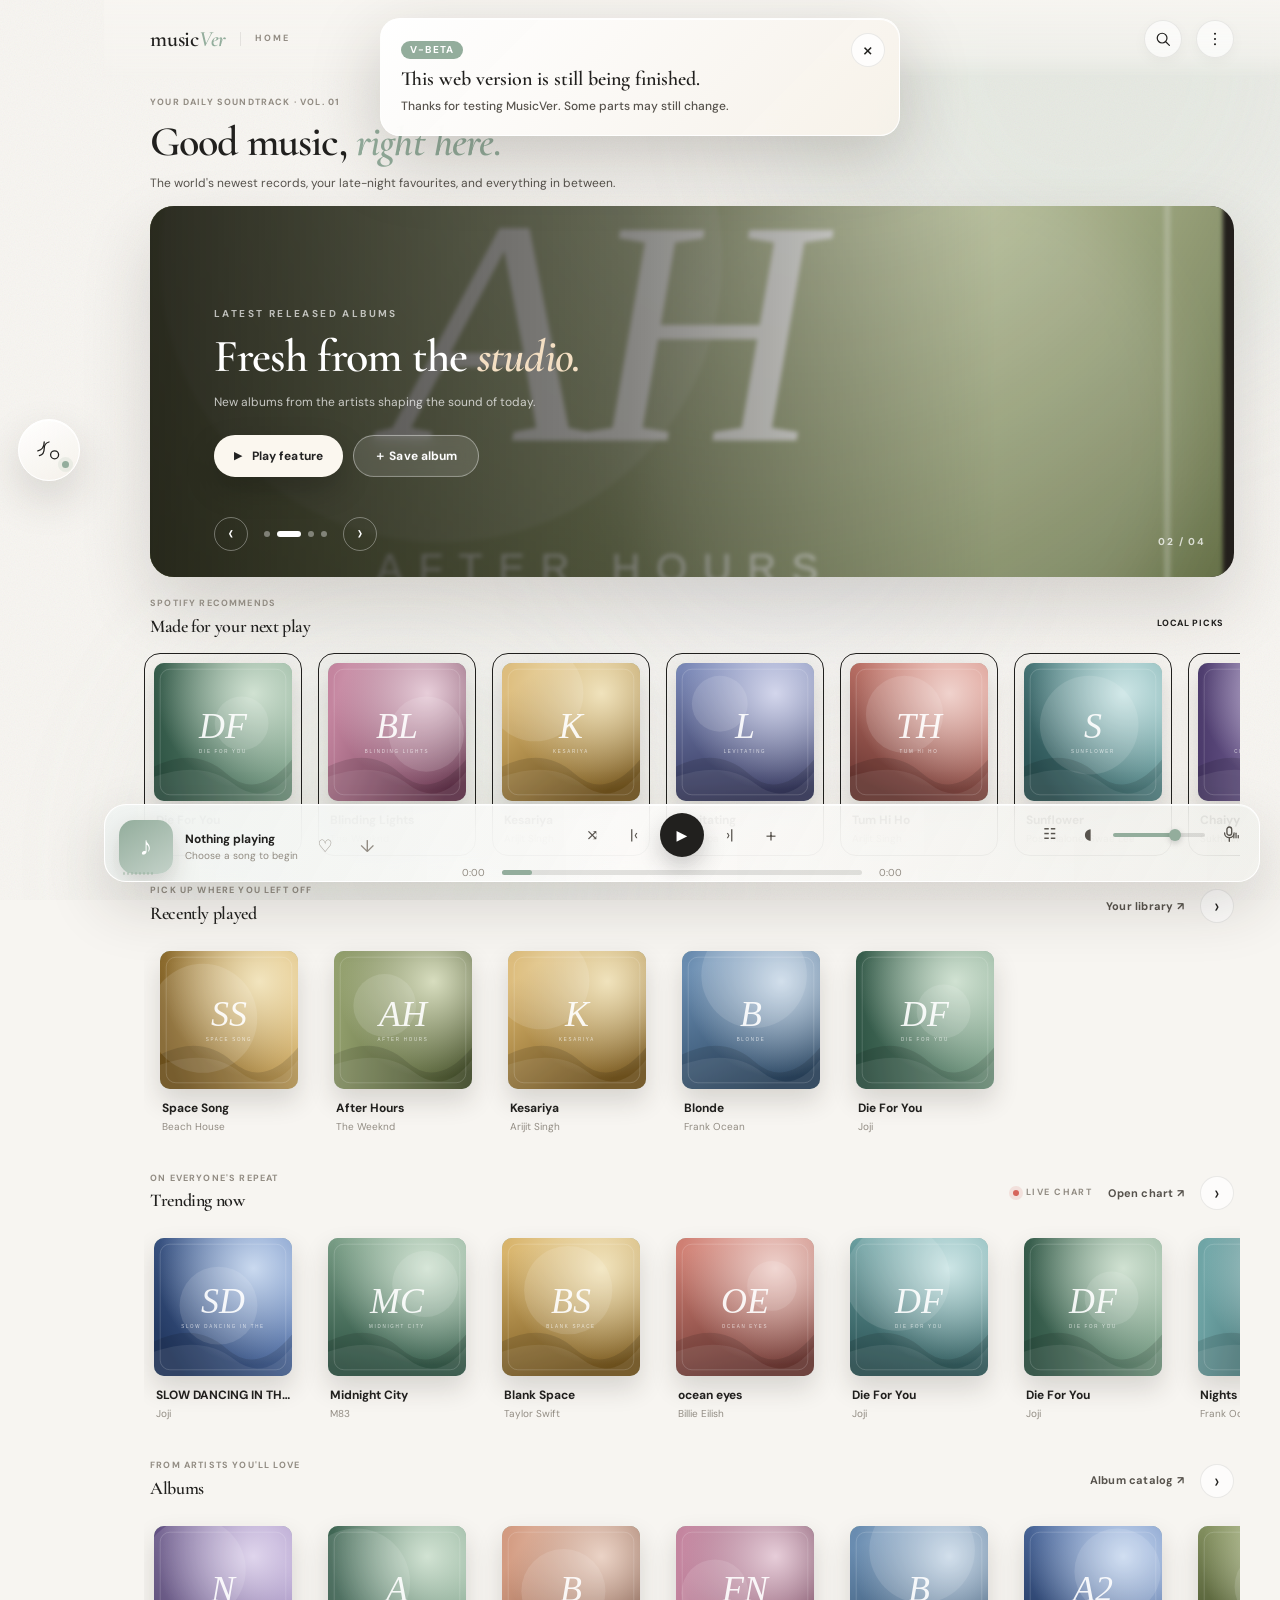
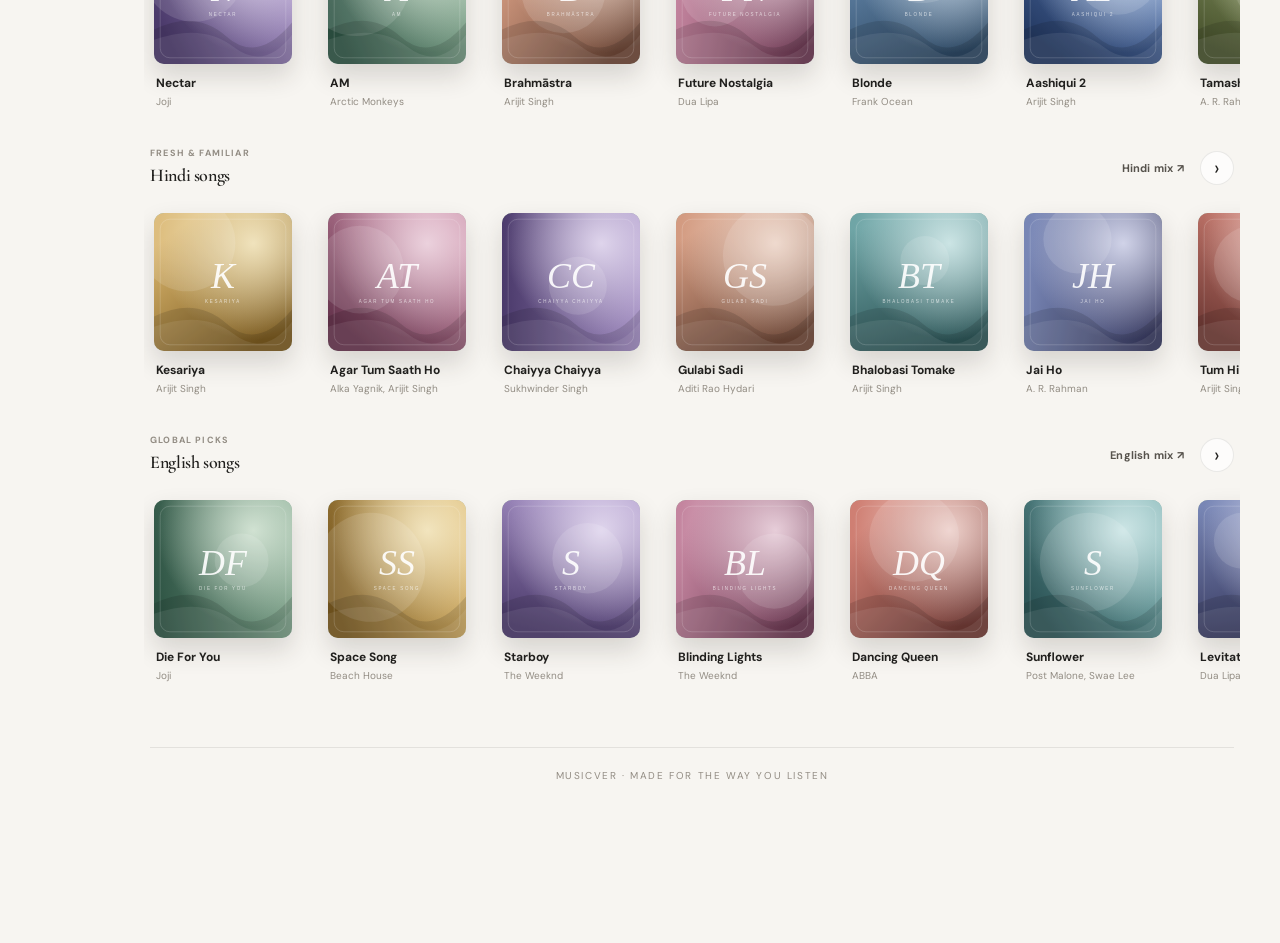
==== commit aab6d399: "Refine web album header, artist covers, search picks, genre tiles and modal" ====
--- a/docs/index.html
+++ b/docs/index.html
@@ -14,11 +14,11 @@
   <link
     href="https://fonts.googleapis.com/css2?family=Cormorant+Garamond:ital,wght@0,400;0,500;0,600;1,400;1,500&family=DM+Sans:wght@400;500;600;700&display=swap"
     rel="stylesheet">
-  <link rel="stylesheet" href="css/base.css?v=1140">
-  <link rel="stylesheet" href="css/layout.css?v=1130">
+  <link rel="stylesheet" href="css/base.css?v=1166">
+  <link rel="stylesheet" href="css/layout.css?v=1166">
   <link rel="stylesheet" href="css/components.css?v=1114">
   <link rel="stylesheet" href="css/web.css?v=1133">
-  <link rel="stylesheet" href="css/mobile-redesign.css?v=1137">
+  <link rel="stylesheet" href="css/mobile-redesign.css?v=1166">
   <link rel="stylesheet" href="css/lyrics.css?v=1139">
 </head>
 
@@ -178,11 +178,11 @@
               <span id="home-greeting">Good evening</span>
               <strong id="home-profile-name">Music Lover</strong>
             </div>
-            <button class="home-action" id="home-search" aria-label="Search music">
-              <svg viewBox="0 0 24 24" aria-hidden="true"><circle cx="10.8" cy="10.8" r="6.4" /><path d="m15.6 15.6 4.6 4.6" /></svg>
-            </button>
             <button class="home-action home-action--liked" data-library-tab="liked" aria-label="Open liked songs">
               <svg viewBox="0 0 24 24" aria-hidden="true"><path d="M12 20.3 4.7 13a4.6 4.6 0 0 1 6.5-6.5l.8.8.8-.8A4.6 4.6 0 0 1 19.3 13z" /></svg>
+            </button>
+            <button class="home-action home-action--search" id="home-search" aria-label="Search music">
+              <svg viewBox="0 0 24 24" aria-hidden="true"><circle cx="10.8" cy="10.8" r="6.4" /><path d="m15.6 15.6 4.6 4.6" /></svg>
             </button>
           </header>
 
@@ -540,8 +540,8 @@
               <h1 id="album-head-title">Album</h1>
               <p id="album-head-meta">0 songs</p>
               <div class="playlist-head__actions">
-                <button class="btn btn--dark" id="album-play"><span>▶</span> Play album</button>
-                <button class="btn btn--outline" id="album-save">↓ Save album</button>
+                <button class="btn btn--icon btn--dark" id="album-play" aria-label="Play album" title="Play album"><span>▶</span></button>
+                <button class="btn btn--icon btn--outline" id="album-save" aria-label="Save album" title="Save album"><span>↓</span></button>
               </div>
               <p class="album-note" id="album-note">Read-only collection · the title and cover come from the catalogue.</p>
             </div>
@@ -1027,12 +1027,12 @@
   <script src="js/store.js?v=1153"></script>
   <script src="js/web-seed.js?v=1113"></script>
   <script src="js/web-jio-catalog.js?v=1113"></script>
-  <script src="js/spotify.js?v=1159"></script>
+  <script src="js/spotify.js?v=1166"></script>
   <script src="js/web-api.js?v=1164"></script>
   <script src="js/api.js?v=1162"></script>
   <script src="js/player.js?v=1163"></script>
   <script src="js/lyrics.js?v=1142"></script>
-  <script src="js/ui.js?v=1162"></script>
+  <script src="js/ui.js?v=1166"></script>
   <script src="js/app.js?v=1113"></script>
 </body>
 
--- a/docs/css/base.css
+++ b/docs/css/base.css
@@ -231,6 +231,16 @@
 
 .btn--outline:hover { background: #fff; box-shadow: var(--shadow-soft); }
 
+/* Icon-only buttons (compact album header). */
+.btn--icon {
+  width: 40px;
+  height: 40px;
+  min-height: 40px;
+  padding: 0;
+  gap: 0;
+  font-size: 14px;
+}
+
 .btn--danger-ghost {
   color: #a54242;
   border: 1px solid rgba(165, 66, 66, .25);
@@ -461,10 +471,16 @@
 }
 
 :root[data-theme="dark"] .search-bar,
-:root[data-theme="dark"] .recent-popover,
-:root[data-theme="dark"] .modal {
+:root[data-theme="dark"] .recent-popover {
   background: var(--glass-solid);
   border-color: var(--glass-border);
+  color: var(--ink);
+}
+
+/* Glass stays translucent in dark mode too. */
+:root[data-theme="dark"] .modal {
+  background: rgba(24, 26, 31, .74);
+  border-color: rgba(255, 255, 255, .16);
   color: var(--ink);
 }
 
@@ -575,7 +591,6 @@
 :root[data-theme="dark"] .account-card,
 :root[data-theme="dark"] .flow-close,
 :root[data-theme="dark"] .flow-secondary button,
-:root[data-theme="dark"] .modal,
 :root[data-theme="dark"] .media-card,
 :root[data-theme="dark"] .recent-tile,
 :root[data-theme="dark"] .song-row,
--- a/docs/css/layout.css
+++ b/docs/css/layout.css
@@ -623,6 +623,51 @@
 
 .chip:hover { transform: translateY(-3px); background: #fff; }
 
+/* Browse-by-mood tiles: one Spotify-like card per genre. */
+#genre-chips {
+  display: grid;
+  grid-template-columns: repeat(auto-fill, minmax(132px, 1fr));
+  gap: 12px;
+}
+
+.genre-card {
+  position: relative;
+  min-height: 82px;
+  padding: 14px;
+  border: 0;
+  border-radius: 16px;
+  overflow: hidden;
+  display: flex;
+  align-items: flex-end;
+  text-align: left;
+  color: #fff;
+  box-shadow: var(--shadow-soft);
+  transition: transform .25s var(--ease-out), box-shadow .25s ease;
+}
+
+.genre-card:hover { transform: translateY(-4px); box-shadow: var(--shadow-lift); }
+.genre-card__label { position: relative; z-index: 1; font-size: 14px; font-weight: 800; letter-spacing: -.01em; }
+.genre-card__orb {
+  position: absolute;
+  width: 86px;
+  height: 86px;
+  right: -22px;
+  top: -28px;
+  border-radius: 50%;
+  background: rgba(255, 255, 255, .28);
+  transform: rotate(-24deg);
+}
+.genre-card:nth-child(10n+1) { background: linear-gradient(135deg, #4f7c6a, #24443a); }
+.genre-card:nth-child(10n+2) { background: linear-gradient(135deg, #7c5aa8, #3d2a56); }
+.genre-card:nth-child(10n+3) { background: linear-gradient(135deg, #d9824f, #8a4326); }
+.genre-card:nth-child(10n+4) { background: linear-gradient(135deg, #4f78a8, #26405f); }
+.genre-card:nth-child(10n+5) { background: linear-gradient(135deg, #b6577a, #6a2943); }
+.genre-card:nth-child(10n+6) { background: linear-gradient(135deg, #6f7fbb, #343e70); }
+.genre-card:nth-child(10n+7) { background: linear-gradient(135deg, #927a4f, #574626); }
+.genre-card:nth-child(10n+8) { background: linear-gradient(135deg, #a34f5f, #5c2733); }
+.genre-card:nth-child(10n+9) { background: linear-gradient(135deg, #4f92a3, #26515c); }
+.genre-card:nth-child(10n+10) { background: linear-gradient(135deg, #6d6aa8, #383661); }
+
 /* ---------------- library ---------------- */
 
 .library-tiles {
@@ -754,6 +799,32 @@
 .playlist-head__copy > p:not(.eyebrow) { color: var(--ink-faint); font-size: 12px; }
 .playlist-head__actions { display: flex; gap: 9px; margin-top: 18px; flex-wrap: wrap; }
 .album-note { margin: 13px 0 0; font-size: 10px; letter-spacing: .03em; color: var(--ink-faint); }
+
+/* Album overview stays compact: small type, one or two lines of metadata,
+   and icon-only playback/save controls. Playlist headers keep the big style. */
+#page-album .playlist-head { align-items: center; gap: 18px; padding: 14px 0 18px; }
+#page-album .playlist-head__cover { width: 116px; border-radius: 18px; font-size: 40px; }
+#page-album .playlist-head__copy { min-width: 0; }
+#page-album .playlist-head__copy .eyebrow { margin: 0; font-size: 9px; }
+#page-album .playlist-head__copy h1 {
+  font-size: clamp(20px, 2.6vw, 28px);
+  margin: 2px 0 4px;
+  line-height: 1.2;
+  overflow: hidden;
+  text-overflow: ellipsis;
+  white-space: nowrap;
+}
+#page-album .playlist-head__copy > p:not(.eyebrow):not(.album-note) {
+  margin: 0;
+  font-size: 11px;
+  line-height: 1.45;
+  display: -webkit-box;
+  -webkit-box-orient: vertical;
+  -webkit-line-clamp: 2;
+  overflow: hidden;
+}
+#page-album .album-note { display: none; }
+#page-album .playlist-head__actions { margin-top: 10px; gap: 8px; }
 
 .playlist-add {
   margin-top: 34px;
@@ -1359,9 +1430,11 @@
   width: min(440px, 100%);
   padding: 28px;
   border-radius: var(--radius-lg);
-  background: #fbfaf7;
-  border: 1px solid #fff;
-  box-shadow: 0 40px 100px rgba(0, 0, 0, .3);
+  background: rgba(255, 255, 255, .72);
+  border: 1px solid rgba(255, 255, 255, .9);
+  box-shadow: 0 40px 100px rgba(0, 0, 0, .22), inset 0 1px 0 rgba(255, 255, 255, .7);
+  backdrop-filter: blur(24px) saturate(160%);
+  -webkit-backdrop-filter: blur(24px) saturate(160%);
   animation: modal-in .4s var(--ease-out) both;
 }
 
--- a/docs/css/mobile-redesign.css
+++ b/docs/css/mobile-redesign.css
@@ -97,6 +97,14 @@
   .stage-top .crumb { display: none; }
   .stage-top__left { flex: 1; }
   .stage-top__right { margin-left: auto; }
+
+  /* Touch layouts put search in the home shortcut header, right beside the
+     liked-songs button. Hide the desktop header copy only on these widths. */
+  #top-search { display: none; }
+
+  #genre-chips { grid-template-columns: repeat(2, minmax(0, 1fr)); gap: 9px; }
+  .genre-card { min-height: 72px; padding: 12px; border-radius: 13px; }
+  .genre-card__label { font-size: 13px; }
 
   .round-icon,
   .top-menu__toggle {
@@ -1421,6 +1429,7 @@
   }
   .top-result__art { width: 64px; height: 64px; }
   .top-result__copy strong { font-size: 19px; }
+  #page-album .playlist-head__cover { width: 88px; font-size: 32px; }
 }
 
 @media (max-width: 820px) {
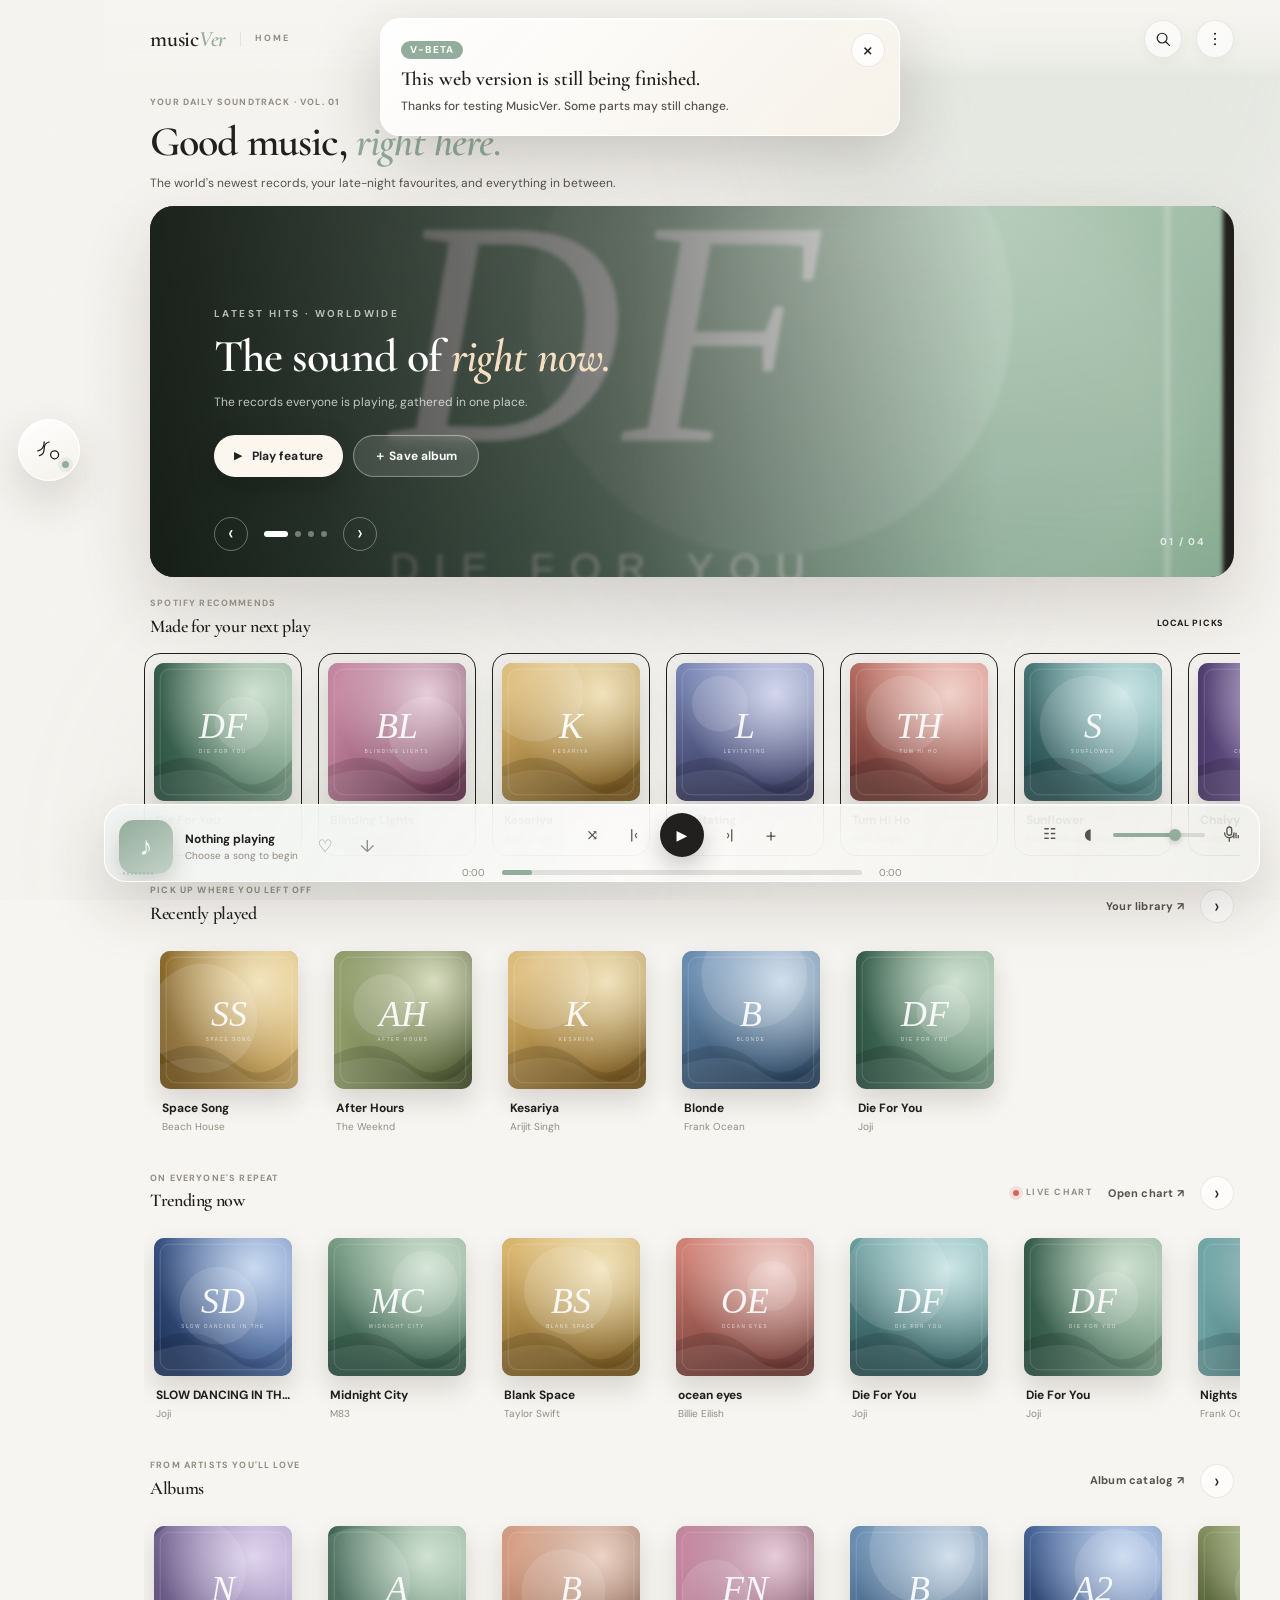
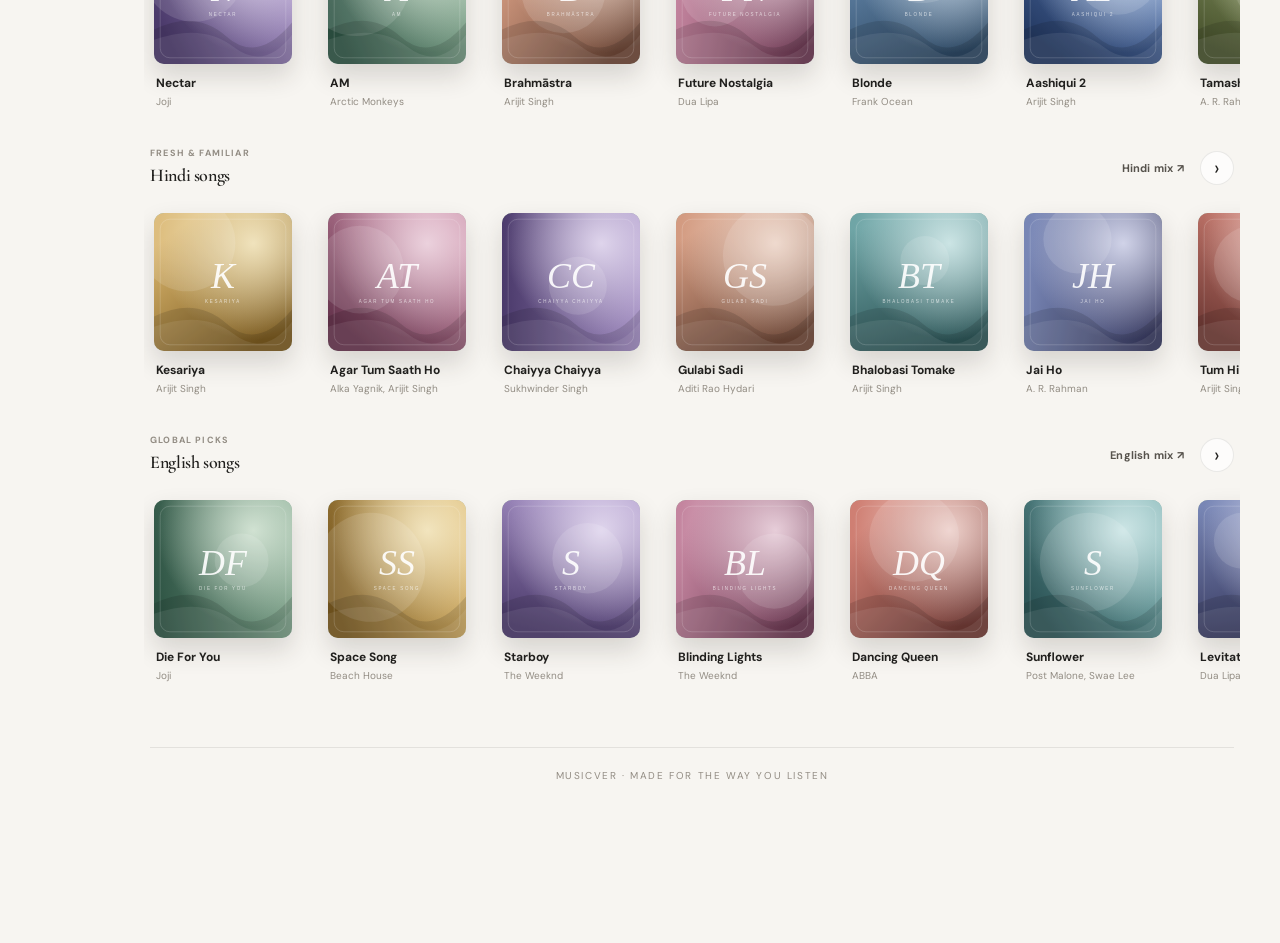
==== commit d79fdeb6: "Fix Spotify import and refine mobile tab shading" ====
--- a/docs/index.html
+++ b/docs/index.html
@@ -18,7 +18,7 @@
   <link rel="stylesheet" href="css/layout.css?v=1166">
   <link rel="stylesheet" href="css/components.css?v=1114">
   <link rel="stylesheet" href="css/web.css?v=1133">
-  <link rel="stylesheet" href="css/mobile-redesign.css?v=1166">
+  <link rel="stylesheet" href="css/mobile-redesign.css?v=1167">
   <link rel="stylesheet" href="css/lyrics.css?v=1139">
 </head>
 
@@ -97,6 +97,7 @@
 
     <!-- ============ Android / small-screen navigation ============ -->
     <nav class="mobile-nav" aria-label="Main menu">
+      <span class="mobile-nav__indicator" aria-hidden="true"></span>
       <button class="island-tab mobile-tab is-active" data-nav="home" aria-label="Home">
         <span class="island-tab__icon" aria-hidden="true">
           <svg viewBox="0 0 24 24"><path d="M3.5 10.5 12 3.8l8.5 6.7V20a1 1 0 0 1-1 1h-5v-6h-5v6h-5a1 1 0 0 1-1-1z" /></svg>
@@ -1027,12 +1028,12 @@
   <script src="js/store.js?v=1153"></script>
   <script src="js/web-seed.js?v=1113"></script>
   <script src="js/web-jio-catalog.js?v=1113"></script>
-  <script src="js/spotify.js?v=1166"></script>
+  <script src="js/spotify.js?v=1167"></script>
   <script src="js/web-api.js?v=1164"></script>
   <script src="js/api.js?v=1162"></script>
   <script src="js/player.js?v=1163"></script>
-  <script src="js/lyrics.js?v=1142"></script>
-  <script src="js/ui.js?v=1166"></script>
+  <script src="js/lyrics.js?v=1167"></script>
+  <script src="js/ui.js?v=1167"></script>
   <script src="js/app.js?v=1113"></script>
 </body>
 
--- a/docs/css/mobile-redesign.css
+++ b/docs/css/mobile-redesign.css
@@ -144,11 +144,38 @@
   /* ---------------- home ---------------- */
 
   .home-mobile-header {
+    position: relative;
+    isolation: isolate;
     display: grid;
     grid-template-columns: 42px minmax(0, 1fr) 38px 38px;
     align-items: center;
     gap: 10px;
     margin: 4px 0 14px;
+    padding: 8px 10px;
+    border-radius: 22px;
+  }
+
+  /* Soft wash behind the profile, tinted from the currently playing track's
+     artwork accent (--accent-rgb is refreshed by the player on every song). */
+  .home-mobile-header::before {
+    content: '';
+    position: absolute;
+    z-index: -1;
+    inset: 0;
+    border-radius: inherit;
+    background:
+      radial-gradient(120% 140% at 8% 15%, rgba(var(--accent-rgb), .30), transparent 70%),
+      radial-gradient(100% 130% at 92% 90%, rgba(var(--accent-rgb), .18), transparent 72%);
+    box-shadow: inset 0 1px 0 rgba(255, 255, 255, .35);
+    pointer-events: none;
+    transition: background .6s ease, opacity .6s ease;
+  }
+
+  :root[data-theme="dark"] .home-mobile-header::before {
+    background:
+      radial-gradient(120% 140% at 8% 15%, rgba(var(--accent-rgb), .26), transparent 70%),
+      radial-gradient(100% 130% at 92% 90%, rgba(var(--accent-rgb), .14), transparent 72%);
+    box-shadow: inset 0 1px 0 rgba(255, 255, 255, .06);
   }
 
   .home-avatar {
@@ -1007,17 +1034,39 @@
   .mobile-nav .island-tab:focus-visible { color: var(--mv-accent); background: transparent; }
   .mobile-nav .island-tab.is-active { color: var(--mv-accent); background: transparent; }
 
-  .mobile-nav .island-tab.is-active::before {
-    content: '';
-    display: block;
+  /* One shared pill animates between tabs. The old per-tab ::before appeared
+     instantly and could never slide from Home to Discover. */
+  .mobile-nav__indicator {
     position: absolute;
     top: 1px;
-    left: 50%;
+    left: 0;
     width: 34px;
     height: 27px;
     border-radius: 999px;
-    background: rgba(var(--mv-accent-rgb), .16);
-    transform: translateX(-50%);
+    background: rgba(var(--accent-rgb), .20);
+    z-index: 0;
+    pointer-events: none;
+    transform: translateX(0);
+    transition: transform .34s cubic-bezier(.22, .9, .3, 1.15), width .34s cubic-bezier(.22, .9, .3, 1.15), background .4s ease;
+  }
+
+  .mobile-nav .island-tab.is-active::before { display: none; }
+
+  @keyframes mobile-tab-pop {
+    0% { transform: scale(.84); }
+    60% { transform: scale(1.12); }
+    100% { transform: scale(1); }
+  }
+
+  .mobile-nav .island-tab.is-active .island-tab__icon,
+  .mobile-nav .island-tab.is-active .mobile-tab__avatar {
+    animation: mobile-tab-pop .34s var(--ease-out);
+  }
+
+  @media (prefers-reduced-motion: reduce) {
+    .mobile-nav__indicator { transition: none; }
+    .mobile-nav .island-tab.is-active .island-tab__icon,
+    .mobile-nav .island-tab.is-active .mobile-tab__avatar { animation: none; }
   }
 
   .mobile-nav .island-tab__icon { position: relative; z-index: 1; width: 20px; height: 20px; }
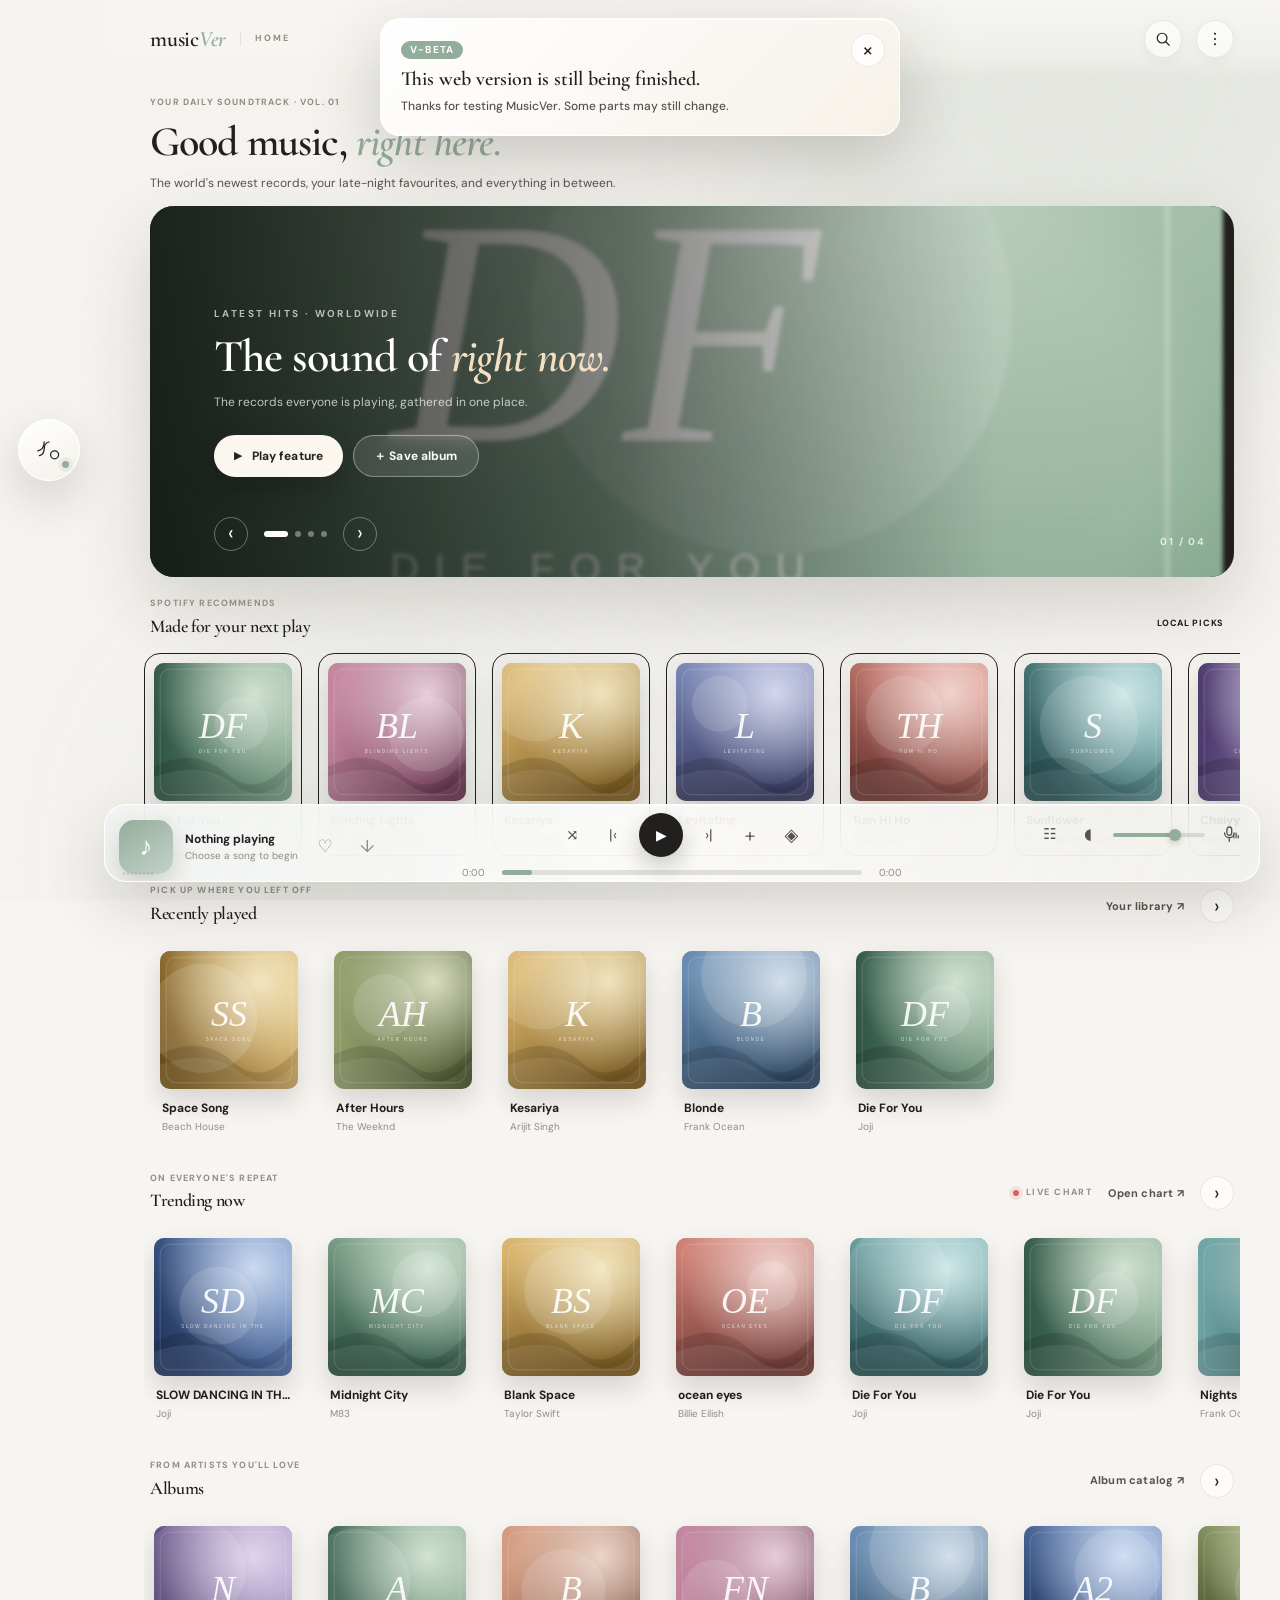
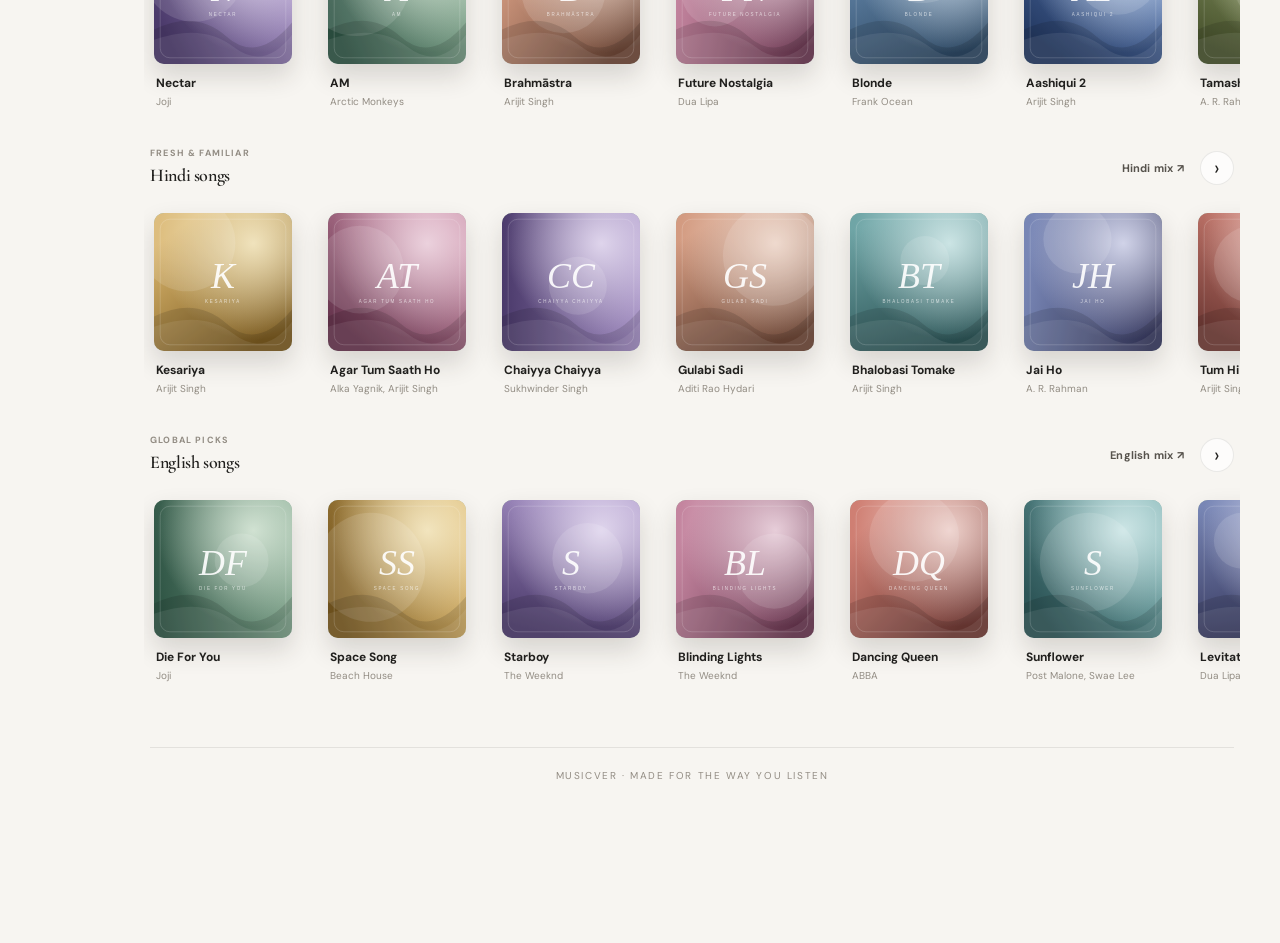
==== commit e9b21946: "Add Spotify radio, fresh picks and playlist collage covers" ====
--- a/docs/index.html
+++ b/docs/index.html
@@ -14,11 +14,11 @@
   <link
     href="https://fonts.googleapis.com/css2?family=Cormorant+Garamond:ital,wght@0,400;0,500;0,600;1,400;1,500&family=DM+Sans:wght@400;500;600;700&display=swap"
     rel="stylesheet">
-  <link rel="stylesheet" href="css/base.css?v=1166">
-  <link rel="stylesheet" href="css/layout.css?v=1166">
+  <link rel="stylesheet" href="css/base.css?v=1168">
+  <link rel="stylesheet" href="css/layout.css?v=1168">
   <link rel="stylesheet" href="css/components.css?v=1114">
-  <link rel="stylesheet" href="css/web.css?v=1133">
-  <link rel="stylesheet" href="css/mobile-redesign.css?v=1167">
+  <link rel="stylesheet" href="css/web.css?v=1168">
+  <link rel="stylesheet" href="css/mobile-redesign.css?v=1168">
   <link rel="stylesheet" href="css/lyrics.css?v=1139">
 </head>
 
@@ -844,6 +844,16 @@
                 <p class="setting-range__value" id="lyrics-speed-value">1.0× · 0.9s morph</p>
               </div>
             </div>
+
+            <div class="account-card">
+              <p class="eyebrow">APPEARANCE</p>
+              <h3>Soft theme change</h3>
+              <p class="field-note">Turn off the flipping tiles. Switching modes will slowly fade the background from white to black and back.</p>
+              <label class="switch-row">
+                <span><strong>Slow background fade</strong><small>Disable the light / dark flip animation</small></span>
+                <input type="checkbox" id="setting-crossfade-theme"><span class="switch"></span>
+              </label>
+            </div>
           </div>
         </section>
 
@@ -886,6 +896,7 @@
           <button class="play-main" id="main-play" aria-label="Play" title="Play / pause">▶</button>
           <button class="control" id="next" aria-label="Next" title="Next">›|</button>
           <button class="control control--add" id="player-add" aria-label="Add current song to playlist" title="Add current song to playlist">+</button>
+          <button class="control control--radio" id="player-radio" aria-label="Open song radio" title="Song radio">◈</button>
         </div>
         <div class="seek-row">
           <span id="current-time">0:00</span>
@@ -975,6 +986,7 @@
           </div>
           <div class="flow-secondary">
             <button id="flow-like">♡ Like</button>
+            <button id="flow-radio">◈ Song radio</button>
             <button id="flow-save">↓ Save album</button>
             <button id="flow-queue">☷ Queue</button>
           </div>
@@ -1025,16 +1037,16 @@
 
   <script src="js/data.js?v=1140"></script>
   <script src="js/artwork.js?v=1157"></script>
-  <script src="js/store.js?v=1153"></script>
+  <script src="js/store.js?v=1168"></script>
   <script src="js/web-seed.js?v=1113"></script>
   <script src="js/web-jio-catalog.js?v=1113"></script>
-  <script src="js/spotify.js?v=1167"></script>
+  <script src="js/spotify.js?v=1168"></script>
   <script src="js/web-api.js?v=1164"></script>
   <script src="js/api.js?v=1162"></script>
   <script src="js/player.js?v=1163"></script>
   <script src="js/lyrics.js?v=1167"></script>
-  <script src="js/ui.js?v=1167"></script>
-  <script src="js/app.js?v=1113"></script>
+  <script src="js/ui.js?v=1168"></script>
+  <script src="js/app.js?v=1168"></script>
 </body>
 
 </html>
--- a/docs/css/base.css
+++ b/docs/css/base.css
@@ -676,3 +676,21 @@
   from { transform: rotateX(0); }
   to { transform: rotateX(180deg); }
 }
+
+/* Optional slow crossfade (Advanced settings → Soft theme change). */
+.theme-crossfade {
+  position: fixed;
+  inset: 0;
+  z-index: 200;
+  pointer-events: none;
+  animation: theme-crossfade-out 1.4s ease-in-out both;
+}
+
+@keyframes theme-crossfade-out {
+  from { opacity: 1; }
+  to { opacity: 0; }
+}
+
+@media (prefers-reduced-motion: reduce) {
+  .theme-crossfade { animation-duration: .01ms; }
+}
--- a/docs/css/layout.css
+++ b/docs/css/layout.css
@@ -1446,6 +1446,38 @@
 .modal h2 { font-size: 34px; margin-bottom: 6px; }
 .modal p { color: var(--ink-soft); font-size: 12px; }
 .modal__actions { display: flex; justify-content: flex-end; gap: 9px; margin-top: 22px; }
+
+/* Large Add Songs screen: ten picks with a persistent refresh control. */
+.modal--add-songs {
+  width: min(980px, 100%);
+  height: min(88dvh, 900px);
+  display: flex;
+  flex-direction: column;
+  padding: 26px 28px;
+}
+.modal--add-songs .suggestion-list {
+  flex: 1 1 auto;
+  max-height: none;
+  min-height: 0;
+  align-content: start;
+  margin: 18px 0 6px;
+  gap: 10px;
+}
+.modal--add-songs .modal__actions {
+  position: sticky;
+  bottom: 0;
+  align-items: center;
+  gap: 10px;
+  margin-top: 8px;
+  padding: 12px 2px 2px;
+  background: var(--glass-solid);
+}
+.suggestion-page {
+  margin-right: auto;
+  font-size: 11px;
+  letter-spacing: .12em;
+  color: var(--ink-faint);
+}
 
 .cover-picker {
   display: flex;
--- a/docs/css/web.css
+++ b/docs/css/web.css
@@ -594,6 +594,7 @@
 .playlist-action:hover { background: #fff; box-shadow: 0 6px 16px rgba(43, 37, 28, .12); }
 .playlist-action svg { width: 20px; height: 20px; fill: currentColor; }
 .player .control--add { font-size: 20px; font-weight: 300; line-height: 1; }
+.player .control--radio { font-size: 18px; font-weight: 300; line-height: 1; }
 
 /* ---------------- song suggestions modal ---------------- */
 .suggestion-list {
--- a/docs/css/mobile-redesign.css
+++ b/docs/css/mobile-redesign.css
@@ -1499,3 +1499,21 @@
   font-size: 0;
   color: transparent;
 }
+
+/* Add Songs opens as a full-screen picker on phones. */
+@media (max-width: 820px) {
+  .modal-root--wide { padding: 0; }
+  .modal--add-songs {
+    width: 100%;
+    height: 100dvh;
+    max-height: none;
+    border-radius: 0;
+    padding: 16px 14px calc(14px + env(safe-area-inset-bottom));
+  }
+  .modal--add-songs h2 { font-size: 26px; }
+  .modal--add-songs .suggestion-list { margin: 14px 0 6px; }
+  .modal--add-songs .modal__actions { flex-wrap: wrap; gap: 8px; }
+  .suggestion-page { flex: 1 1 100%; margin: 0; }
+  .modal--add-songs .btn { flex: 1 1 auto; }
+  .player .control--radio { font-size: 17px; }
+}
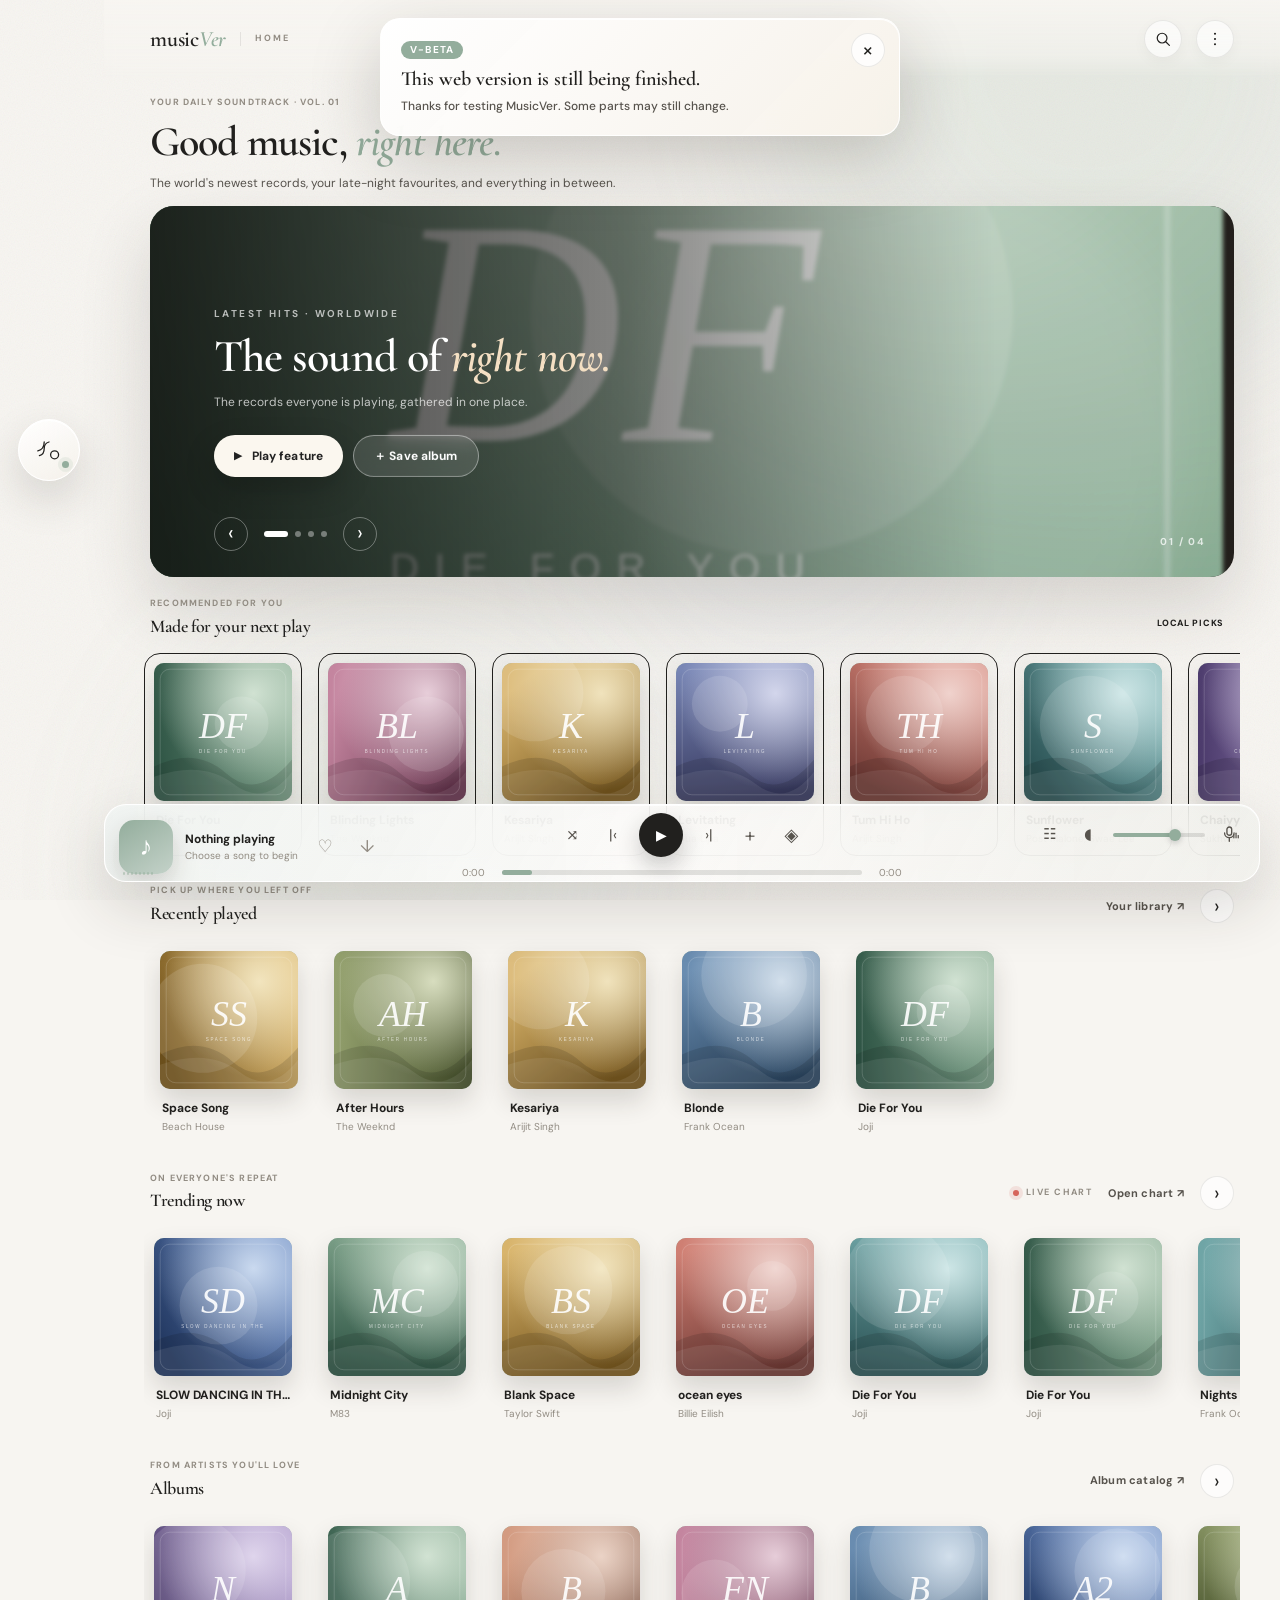
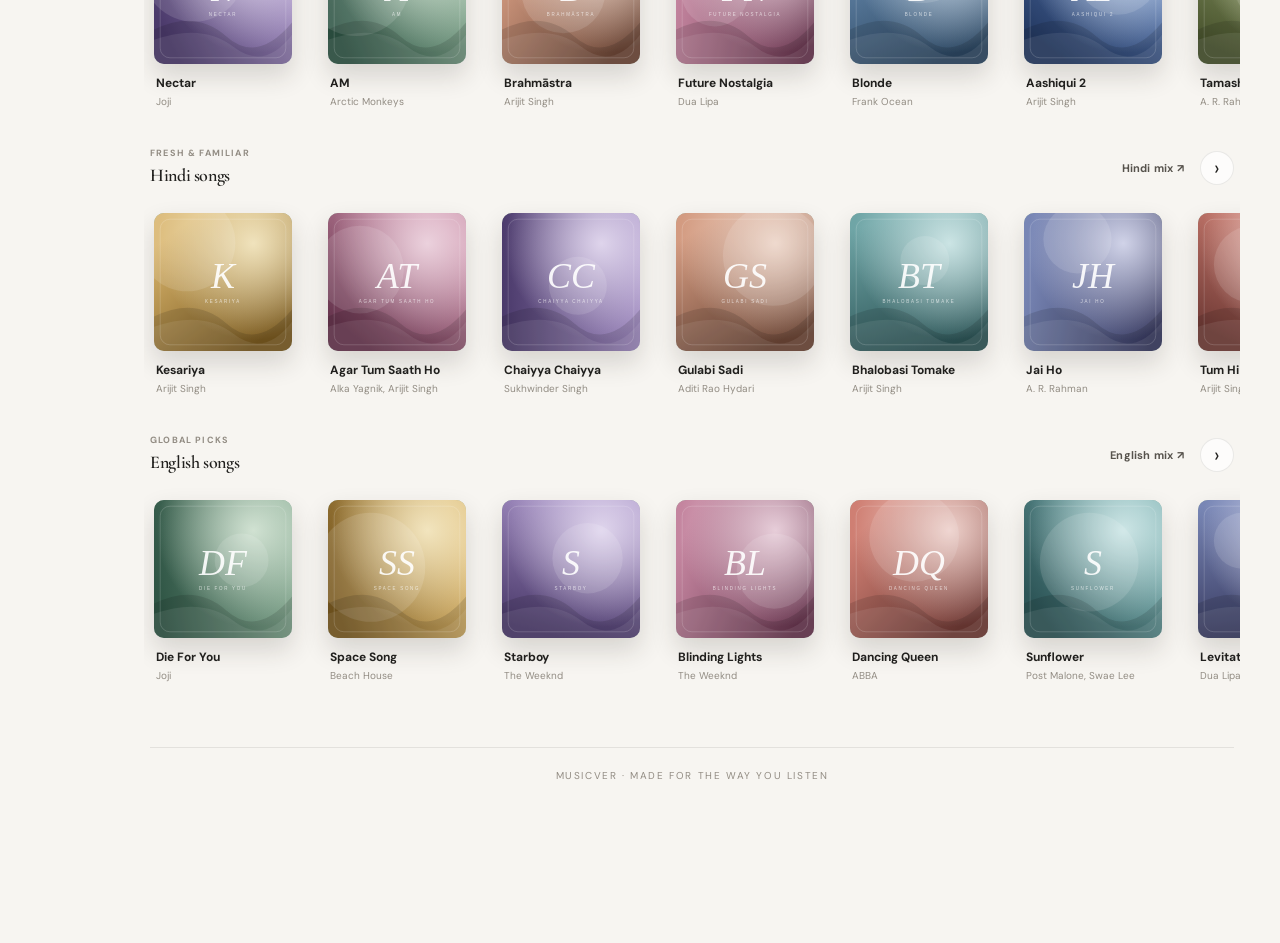
==== commit 7e8421e6: "Add MusicAtlas primary radio with illustrated setup guide - Replace Last.fm with MusicAtlas as the p" ====
--- a/docs/index.html
+++ b/docs/index.html
@@ -14,12 +14,12 @@
   <link
     href="https://fonts.googleapis.com/css2?family=Cormorant+Garamond:ital,wght@0,400;0,500;0,600;1,400;1,500&family=DM+Sans:wght@400;500;600;700&display=swap"
     rel="stylesheet">
-  <link rel="stylesheet" href="css/base.css?v=1168">
-  <link rel="stylesheet" href="css/layout.css?v=1168">
+  <link rel="stylesheet" href="css/base.css?v=1174">
+  <link rel="stylesheet" href="css/layout.css?v=1174">
   <link rel="stylesheet" href="css/components.css?v=1114">
-  <link rel="stylesheet" href="css/web.css?v=1168">
-  <link rel="stylesheet" href="css/mobile-redesign.css?v=1168">
-  <link rel="stylesheet" href="css/lyrics.css?v=1139">
+  <link rel="stylesheet" href="css/web.css?v=1174">
+  <link rel="stylesheet" href="css/mobile-redesign.css?v=1174">
+  <link rel="stylesheet" href="css/lyrics.css?v=1174">
 </head>
 
 <body>
@@ -152,7 +152,7 @@
               </button>
               <button class="top-menu__item" id="top-report" data-nav="report" role="menuitem" aria-label="Report an issue" title="Report an issue">
                 <svg viewBox="0 0 24 24" aria-hidden="true"><path d="M5 4.5h9l5 5V19a.5.5 0 0 1-.5.5h-13A.5.5 0 0 1 5 19z"/><path d="M14 4.5V10h5"/><path d="M8.5 13h7M8.5 16h4.5"/></svg>
-                <span>Report an issue</span>
+                <span>FeedBack</span>
               </button>
               <button class="top-menu__item" data-nav="account" role="menuitem" aria-label="Account" title="Account">
                 <span class="top-avatar" id="top-avatar">M</span>
@@ -611,7 +611,7 @@
         <section class="page" id="page-report" data-page="report">
           <div class="page-intro page-intro--tight">
             <p class="eyebrow">WE’RE LISTENING</p>
-            <h1>Report an <em>issue.</em></h1>
+            <h1>Feed <em>Back.</em></h1>
             <p class="page-intro__sub">Found a bug or something that doesn’t feel right? Tell us and we’ll look into it.</p>
           </div>
 
@@ -678,6 +678,7 @@
             </div>
 
             <div class="report-panel">
+              <h1>Fill the Info</h1>
               <form class="report-form" id="report-form" novalidate>
                 <div class="report-field">
                   <label class="field-label" for="report-name">Name <span>(optional)</span></label>
@@ -691,10 +692,10 @@
                   <label class="field-label" for="report-description">Bug description <span>(required)</span></label>
                   <textarea id="report-description" name="description" required rows="7" maxlength="4000" placeholder="What happened? What were you doing when the issue occurred?"></textarea>
                 </div>
-                <p class="field-note report-note">Reports are sent to <strong>r91128577@gmail.com</strong> with the subject <strong>MusicVer report</strong>.</p>
+                <p class="field-note report-note">FeedBack are sent to <strong>r91128577@gmail.com</strong> with the subject <strong>MusicVer report</strong>.</p>
                 <p class="report-error" id="report-error" hidden></p>
                 <div class="report-actions">
-                  <button type="submit" class="btn btn--dark" id="report-submit">Send report</button>
+                  <button type="submit" class="btn btn--dark" id="report-submit">Send FeedBack</button>
                   <button type="button" class="btn btn--outline" data-nav="home">Back to home</button>
                 </div>
               </form>
@@ -774,6 +775,23 @@
               </div>
               <p class="field-note" id="spotify-status">Not connected</p>
               <p class="field-note">Import copies playlist names, covers and track metadata to this device. Playback still resolves to full-length JioSaavn audio; Spotify previews are never used.</p>
+            </div>
+
+            <div class="account-card account-card--musicatlas">
+              <p class="eyebrow">MUSICATLAS RADIO</p>
+              <h3>Sonic song recommendations</h3>
+              <p class="field-note">Primary recommendation source. <a href="https://musicatlas.ai" target="_blank" rel="noopener noreferrer">MusicAtlas</a> compares the sound of a recording; playback still resolves to full-length JioSaavn audio. No audio or artwork is streamed from MusicAtlas.</p>
+              <label class="field-label" for="musicatlas-proxy-url">Your MusicAtlas proxy URL</label>
+              <div class="field-row">
+                <input type="text" id="musicatlas-proxy-url" maxlength="240" placeholder="https://…workers.dev" autocomplete="off">
+                <button class="btn btn--dark" id="musicatlas-save-proxy">Save</button>
+              </div>
+              <p class="field-note">MusicAtlas blocks browser calls from GitHub Pages, so deploy the small proxy in <code>worker/musicatlas-proxy</code> and paste its URL here. On localhost, Song Radio calls MusicAtlas directly with no setup. Spotify remains optional; a local mix is the final fallback.</p>
+              <p class="field-note" id="musicatlas-status">Not configured</p>
+              <div class="mv-guide-cta">
+                <p class="field-note">New here? Follow the illustrated guide — five short steps with pictures. No API key needed.</p>
+                <a class="btn btn--dark" href="musicatlas-guide.html" target="_blank" rel="noopener noreferrer">Learn more · open setup guide ↗</a>
+              </div>
             </div>
 
             <div class="account-card">
@@ -813,7 +831,7 @@
               <div class="soon-grid">
                 <div class="soon-item"><span>☁</span><strong>Cloud sync</strong><small>Coming soon</small></div>
                 <div class="soon-item"><span>◉</span><strong>Connected devices</strong><small>Coming soon</small></div>
-                <div class="soon-item"><span>✎</span><strong>Lyrics studio</strong><small>Coming soon</small></div>
+                <div class="soon-item"><span>🧾</span><strong>Focus Mode</strong><small>Coming soon</small></div>
                 <div class="soon-item"><span>◎</span><strong>Equaliser</strong><small>Coming soon</small></div>
               </div>
             </div>
@@ -1037,16 +1055,17 @@
 
   <script src="js/data.js?v=1140"></script>
   <script src="js/artwork.js?v=1157"></script>
-  <script src="js/store.js?v=1168"></script>
+  <script src="js/store.js?v=1174"></script>
   <script src="js/web-seed.js?v=1113"></script>
   <script src="js/web-jio-catalog.js?v=1113"></script>
-  <script src="js/spotify.js?v=1168"></script>
-  <script src="js/web-api.js?v=1164"></script>
-  <script src="js/api.js?v=1162"></script>
-  <script src="js/player.js?v=1163"></script>
-  <script src="js/lyrics.js?v=1167"></script>
-  <script src="js/ui.js?v=1168"></script>
-  <script src="js/app.js?v=1168"></script>
+  <script src="js/spotify.js?v=1174"></script>
+  <script src="js/musicatlas.js?v=1174"></script>
+  <script src="js/web-api.js?v=1174"></script>
+  <script src="js/api.js?v=1174"></script>
+  <script src="js/player.js?v=1174"></script>
+  <script src="js/lyrics.js?v=1174"></script>
+  <script src="js/ui.js?v=1174"></script>
+  <script src="js/app.js?v=1174"></script>
 </body>
 
 </html>
--- a/docs/css/mobile-redesign.css
+++ b/docs/css/mobile-redesign.css
@@ -1226,6 +1226,22 @@
   word-break: break-all;
 }
 
+.account-card--musicatlas {
+  background: linear-gradient(140deg, rgba(var(--mv-accent-rgb), .10), transparent 48%), var(--mv-surface);
+  border-color: var(--mv-border);
+}
+
+.account-card--musicatlas a { color: var(--mv-accent); }
+
+.mv-guide-cta {
+  margin-top: 12px;
+  padding-top: 12px;
+  border-top: 1px solid var(--mv-border);
+}
+
+.mv-guide-cta .field-note { margin-bottom: 10px; }
+.mv-guide-cta a.btn { text-decoration: none; }
+
 .spotify-actions {
   display: flex;
   flex-wrap: wrap;
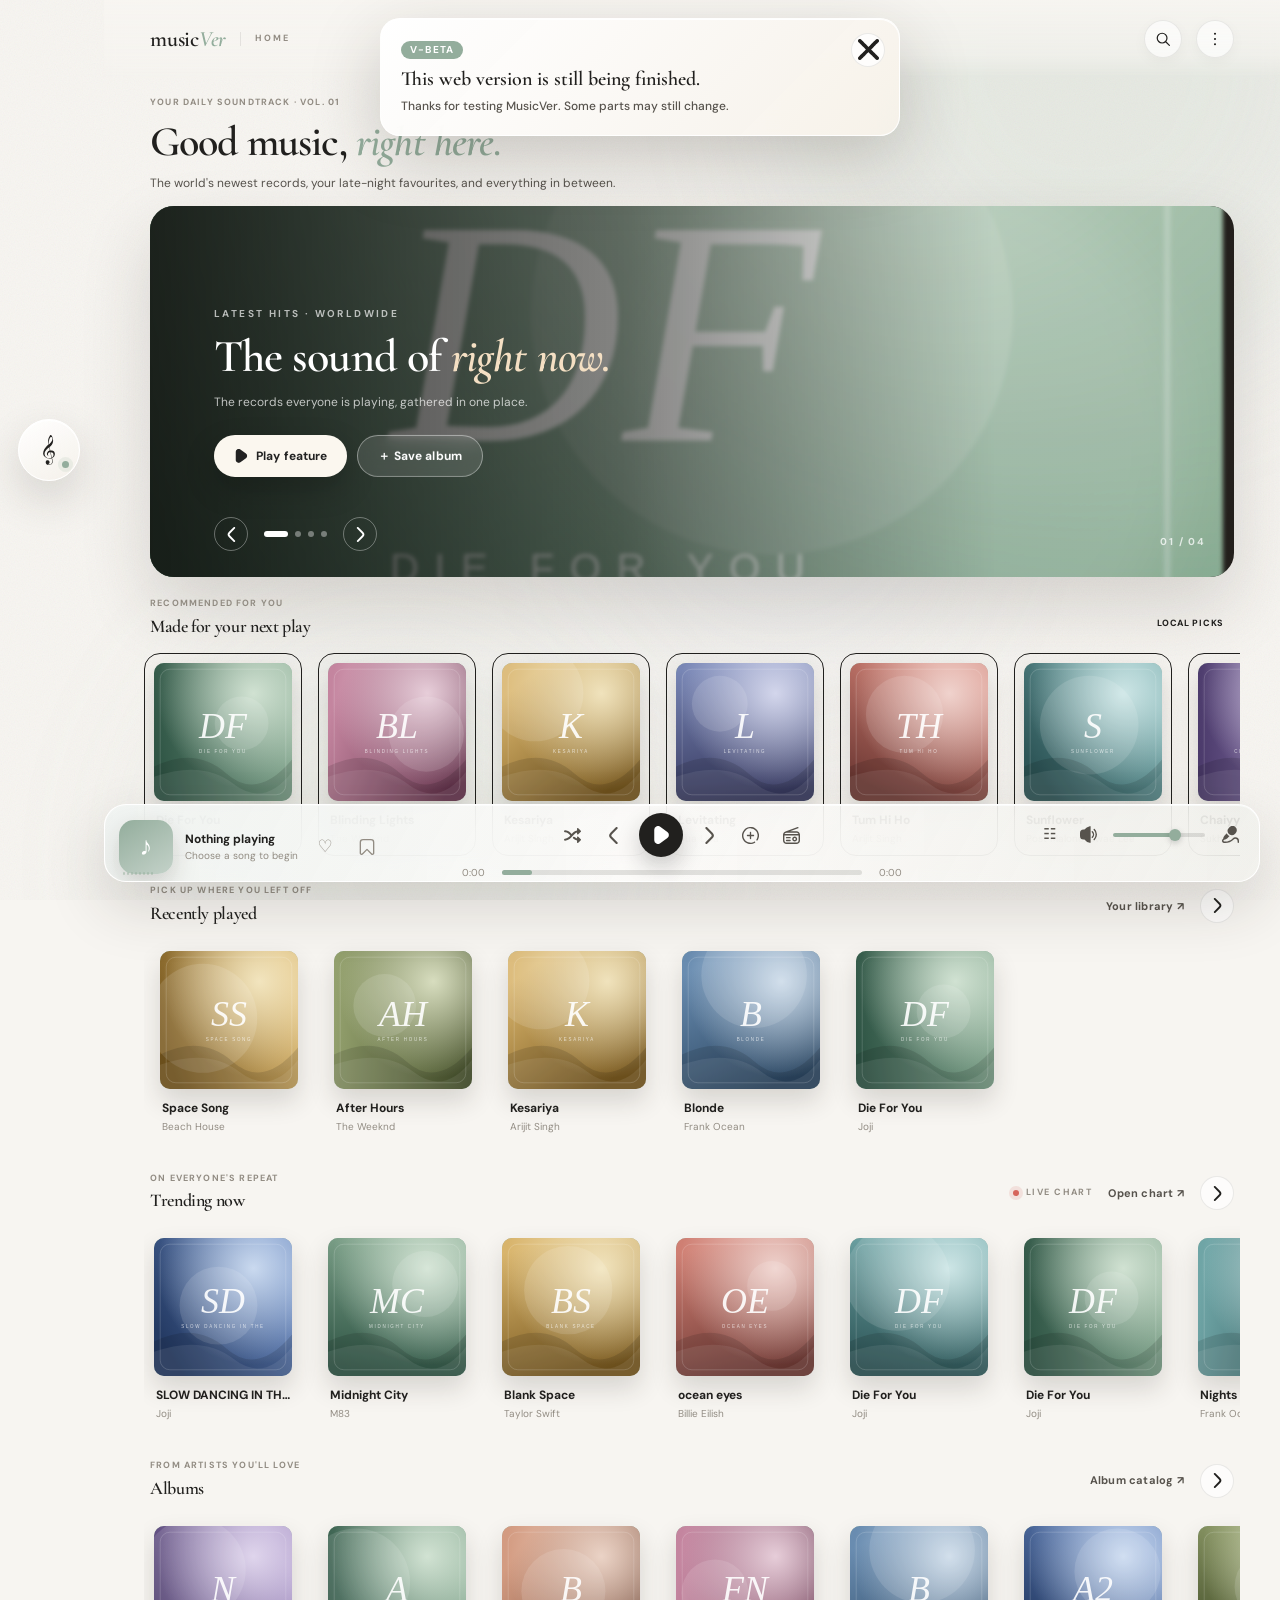
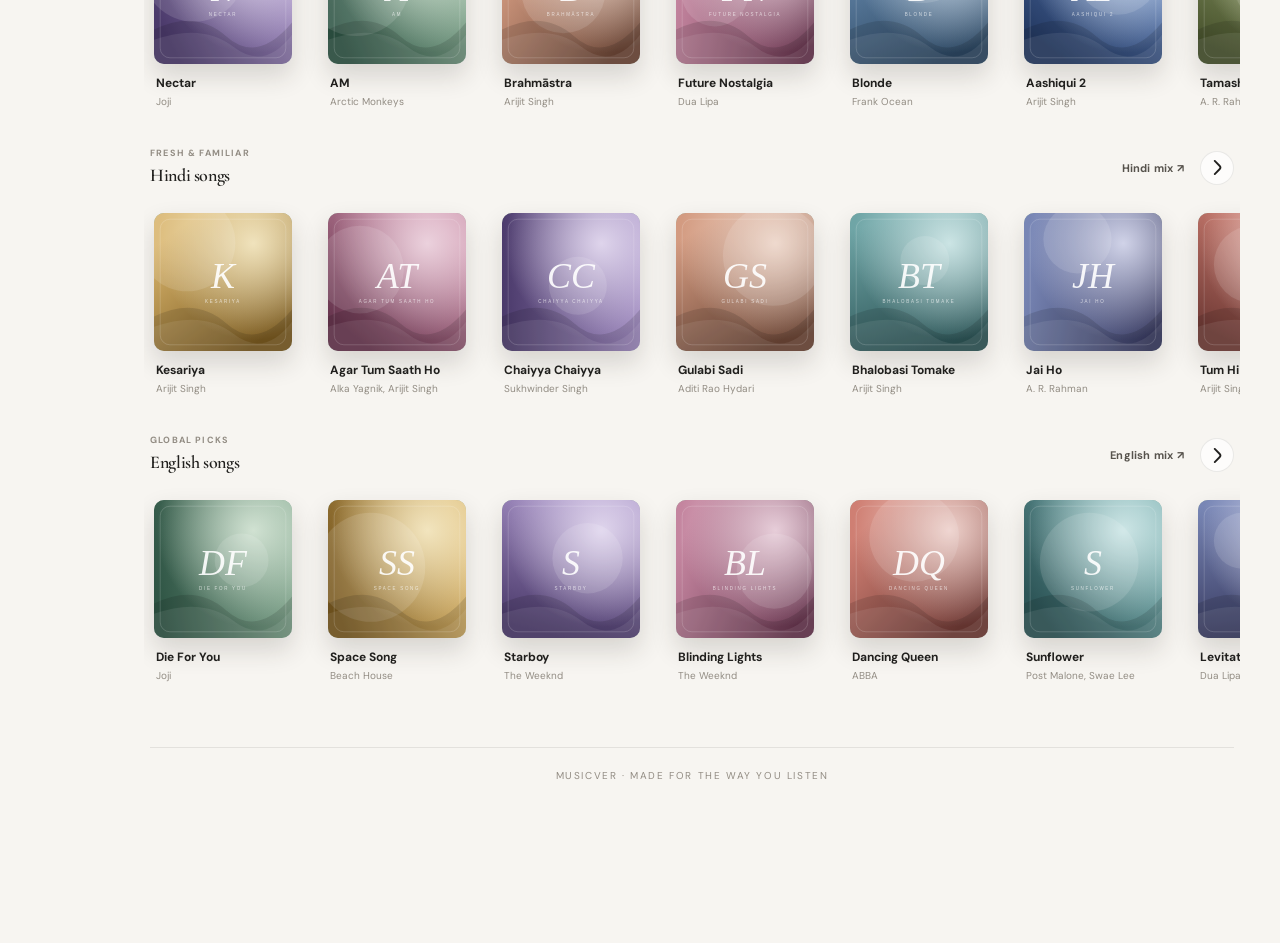
==== commit 441b779e: "Add web equalizer and latest icon set" ====
--- a/docs/index.html
+++ b/docs/index.html
@@ -14,12 +14,12 @@
   <link
     href="https://fonts.googleapis.com/css2?family=Cormorant+Garamond:ital,wght@0,400;0,500;0,600;1,400;1,500&family=DM+Sans:wght@400;500;600;700&display=swap"
     rel="stylesheet">
-  <link rel="stylesheet" href="css/base.css?v=1174">
-  <link rel="stylesheet" href="css/layout.css?v=1174">
-  <link rel="stylesheet" href="css/components.css?v=1114">
-  <link rel="stylesheet" href="css/web.css?v=1174">
-  <link rel="stylesheet" href="css/mobile-redesign.css?v=1174">
-  <link rel="stylesheet" href="css/lyrics.css?v=1174">
+  <link rel="stylesheet" href="css/base.css?v=1181">
+  <link rel="stylesheet" href="css/layout.css?v=1181">
+  <link rel="stylesheet" href="css/components.css?v=1181">
+  <link rel="stylesheet" href="css/web.css?v=1181">
+  <link rel="stylesheet" href="css/mobile-redesign.css?v=1181">
+  <link rel="stylesheet" href="css/lyrics.css?v=1181">
 </head>
 
 <body>
@@ -35,7 +35,7 @@
     <span class="beta-notice__tag">V-BETA</span>
     <strong class="beta-notice__title">This web version is still being finished.</strong>
     <span class="beta-notice__text">Thanks for testing MusicVer. Some parts may still change.</span>
-    <button class="beta-notice__close" id="beta-notice-close" aria-label="Dismiss notice" title="Dismiss notice">×</button>
+    <button class="beta-notice__close" id="beta-notice-close" aria-label="Dismiss notice" title="Dismiss notice"><span class="app-icon app-icon--cross-circle" aria-hidden="true"></span></button>
   </div>
 
   <div class="app" id="app">
@@ -44,11 +44,7 @@
     <div class="edge-sensor" aria-hidden="true"></div>
     <aside class="island" id="island" aria-label="musicVer navigation">
       <button class="island-pearl" id="island-pearl" aria-label="Open musicVer navigation" aria-expanded="false">
-        <svg viewBox="0 0 40 40" aria-hidden="true">
-          <path d="M8 27c4-1 6-4 6-9 0-4 2-7 6-8" />
-          <path d="M6 21c5-1 8-5 8-11" />
-          <circle cx="27" cy="26" r="5" />
-        </svg>
+        <span class="app-icon app-icon--island-icon" aria-hidden="true"></span>
         <span class="pearl-pulse"></span>
       </button>
 
@@ -56,13 +52,12 @@
         <span class="island-glow island-glow--blue" aria-hidden="true"></span>
         <span class="island-glow island-glow--red" aria-hidden="true"></span>
         <div class="island-brand">
-          <span class="island-brand__mark">◈</span>
-          <span>musicVer</span>
+          <span class="island-brand__mark"></span>
         </div>
         <nav class="island-nav" aria-label="Main menu">
           <button class="island-tab is-active" data-nav="home" title="Home">
             <span class="island-tab__icon" aria-hidden="true">
-              <svg viewBox="0 0 24 24"><path d="M3.5 10.5 12 3.8l8.5 6.7V20a1 1 0 0 1-1 1h-5v-6h-5v6h-5a1 1 0 0 1-1-1z" /></svg>
+              <span class="app-icon app-icon--home" aria-hidden="true"></span>
             </span>
             <span class="island-tab__label">Home</span>
           </button>
@@ -91,7 +86,7 @@
             <span class="island-tab__label">Account</span>
           </button>
         </nav>
-        <div class="island-hint">MOVE TO THE EDGE</div>
+        <div style="font-size: medium;" class="island-hint">New way to <span style="color: #B56C74;">GO</span></div>
       </div>
     </aside>
 
@@ -100,7 +95,7 @@
       <span class="mobile-nav__indicator" aria-hidden="true"></span>
       <button class="island-tab mobile-tab is-active" data-nav="home" aria-label="Home">
         <span class="island-tab__icon" aria-hidden="true">
-          <svg viewBox="0 0 24 24"><path d="M3.5 10.5 12 3.8l8.5 6.7V20a1 1 0 0 1-1 1h-5v-6h-5v6h-5a1 1 0 0 1-1-1z" /></svg>
+          <span class="app-icon app-icon--home" aria-hidden="true"></span>
         </span>
         <span class="island-tab__label">Home</span>
       </button>
@@ -151,7 +146,7 @@
                 <span class="top-menu__label">Dark mode</span>
               </button>
               <button class="top-menu__item" id="top-report" data-nav="report" role="menuitem" aria-label="Report an issue" title="Report an issue">
-                <svg viewBox="0 0 24 24" aria-hidden="true"><path d="M5 4.5h9l5 5V19a.5.5 0 0 1-.5.5h-13A.5.5 0 0 1 5 19z"/><path d="M14 4.5V10h5"/><path d="M8.5 13h7M8.5 16h4.5"/></svg>
+                <span class="app-icon app-icon--feedback" aria-hidden="true"></span>
                 <span>FeedBack</span>
               </button>
               <button class="top-menu__item" data-nav="account" role="menuitem" aria-label="Account" title="Account">
@@ -203,14 +198,14 @@
               <h2 id="hero-title">The sound of right now.</h2>
               <p class="hero-copy" id="hero-copy">Fresh from studios around the world.</p>
               <div class="hero-actions">
-                <button class="btn btn--cream" id="hero-play"><span class="btn__glyph">▶</span> Play feature</button>
+                <button class="btn btn--cream" id="hero-play"><span class="btn__glyph app-icon app-icon--play" aria-hidden="true"></span><span>Play feature</span></button>
                 <button class="btn btn--ghost-light" id="hero-save">＋ Save album</button>
               </div>
             </div>
             <div class="hero-controls">
-              <button class="hero-arrow" id="hero-prev" aria-label="Previous slide">‹</button>
+              <button class="hero-arrow" id="hero-prev" aria-label="Previous slide"><span class="app-icon app-icon--angle-left" aria-hidden="true"></span></button>
               <div class="hero-dots" id="hero-dots"></div>
-              <button class="hero-arrow" id="hero-next" aria-label="Next slide">›</button>
+              <button class="hero-arrow" id="hero-next" aria-label="Next slide"><span class="app-icon app-icon--angle-right" aria-hidden="true"></span></button>
             </div>
             <div class="hero-index" id="hero-index">01 / 04</div>
           </section>
@@ -244,7 +239,7 @@
               </div>
               <div class="shelf-tools">
                 <button class="link-btn" data-nav="library">Your library ↗</button>
-                <button class="rail-arrow" data-rail="recently-played" aria-label="Scroll recently played">›</button>
+                <button class="rail-arrow" data-rail="recently-played" aria-label="Scroll recently played"><span class="app-icon app-icon--angle-right" aria-hidden="true"></span></button>
               </div>
             </div>
             <div class="rail rail--songs" id="recently-played"></div>
@@ -259,7 +254,7 @@
               <div class="shelf-tools">
                 <span class="live-tag"><i></i> LIVE CHART</span>
                 <button class="link-btn" data-action="open-trending-mix">Open chart ↗</button>
-                <button class="rail-arrow" data-rail="trending-now" aria-label="Scroll trending songs">›</button>
+                <button class="rail-arrow" data-rail="trending-now" aria-label="Scroll trending songs"><span class="app-icon app-icon--angle-right" aria-hidden="true"></span></button>
               </div>
             </div>
             <div class="rail rail--songs" id="trending-now"></div>
@@ -273,7 +268,7 @@
               </div>
               <div class="shelf-tools">
                 <button class="link-btn" data-action="open-album-catalog">Album catalog ↗</button>
-                <button class="rail-arrow" data-rail="albums-all" aria-label="Scroll albums">›</button>
+                <button class="rail-arrow" data-rail="albums-all" aria-label="Scroll albums"><span class="app-icon app-icon--angle-right" aria-hidden="true"></span></button>
               </div>
             </div>
             <div class="rail" id="albums-all"></div>
@@ -287,7 +282,7 @@
               </div>
               <div class="shelf-tools">
                 <button class="link-btn" data-action="open-language-mix" data-language="Hindi">Hindi mix ↗</button>
-                <button class="rail-arrow" data-rail="hindi-songs" aria-label="Scroll Hindi songs">›</button>
+                <button class="rail-arrow" data-rail="hindi-songs" aria-label="Scroll Hindi songs"><span class="app-icon app-icon--angle-right" aria-hidden="true"></span></button>
               </div>
             </div>
             <div class="rail rail--songs" id="hindi-songs"></div>
@@ -301,7 +296,7 @@
               </div>
               <div class="shelf-tools">
                 <button class="link-btn" data-action="open-language-mix" data-language="English">English mix ↗</button>
-                <button class="rail-arrow" data-rail="english-songs" aria-label="Scroll English songs">›</button>
+                <button class="rail-arrow" data-rail="english-songs" aria-label="Scroll English songs"><span class="app-icon app-icon--angle-right" aria-hidden="true"></span></button>
               </div>
             </div>
             <div class="rail rail--songs" id="english-songs"></div>
@@ -319,9 +314,9 @@
             <form class="search-bar" id="search-form" autocomplete="off">
               <svg class="search-bar__icon" viewBox="0 0 24 24" aria-hidden="true"><circle cx="10.5" cy="10.5" r="6.5" /><path d="m15.5 15.5 5 5" /></svg>
               <input type="text" id="search-input" placeholder="Search music, artists, albums..." aria-label="Search songs, artists or albums">
-              <button type="button" class="search-bar__clear" id="search-clear" aria-label="Clear search" hidden>×</button>
+              <button type="button" class="search-bar__clear" id="search-clear" aria-label="Clear search" hidden><span class="app-icon app-icon--cross-circle" aria-hidden="true"></span></button>
               <button type="submit" class="search-bar__button">Search</button>
-              <button type="button" class="search-close" id="search-close" aria-label="Close search">×</button>
+              <button type="button" class="search-close" id="search-close" aria-label="Close search"><span class="app-icon app-icon--cross-circle" aria-hidden="true"></span></button>
               <div class="recent-popover" id="recent-searches" hidden></div>
             </form>
             <p class="search-hint">start search with Music Ablums and Artist Name</p>
@@ -460,7 +455,7 @@
               <span class="lib-tile__arrow">↗</span>
             </button>
             <button class="lib-tile lib-tile--saved" data-library-tab="saved">
-              <span class="lib-tile__icon">↓</span>
+              <span class="lib-tile__icon"><span class="app-icon app-icon--bookmark-before" aria-hidden="true"></span></span>
               <span class="lib-tile__copy"><strong>Saved</strong><small id="saved-count">0 albums</small></span>
               <span class="lib-tile__arrow">↗</span>
             </button>
@@ -478,7 +473,7 @@
               <button class="library-tab" data-library-tab="saved">Saved</button>
               <button class="library-tab" data-library-tab="local">Local songs</button>
             </div>
-            <button class="add-round" id="add-playlist" aria-label="Create playlist" title="Create a playlist">＋</button>
+            <button class="add-round" id="add-playlist" aria-label="Create playlist" title="Create a playlist"><span class="app-icon app-icon--plus-hexagon" aria-hidden="true"></span></button>
             <div class="library-panel" id="library-panel"></div>
             <section class="shelf recommend-shelf" id="shelf-spotify-library">
               <div class="shelf-head">
@@ -492,20 +487,20 @@
             </section>
           </div>
 
-          <footer class="page-foot">Tip · use the ↓ button on any album to save it here</footer>
+          <footer class="page-foot">Tip · use the bookmark button on any album to save it here</footer>
         </section>
 
         <!-- ---------------- PLAYLIST DETAIL ---------------- -->
         <section class="page" id="page-playlist" data-page="playlist">
           <div class="playlist-head">
-            <button class="back-btn" data-nav="library">← Library</button>
+            <button class="back-btn" data-nav="library"><span class="app-icon app-icon--angle-left" aria-hidden="true"></span><span>Library</span></button>
             <div class="playlist-head__cover" id="playlist-head-cover">♪</div>
             <div class="playlist-head__copy">
               <p class="eyebrow">YOUR PLAYLIST</p>
               <h1 id="playlist-head-title">Playlist</h1>
               <p id="playlist-head-meta">0 songs</p>
               <div class="playlist-head__actions playlist-actions">
-                <button class="playlist-play-big" id="playlist-play" aria-label="Play playlist" title="Play playlist">▶</button>
+                <button class="playlist-play-big" id="playlist-play" aria-label="Play playlist" title="Play playlist"><span class="app-icon app-icon--play" aria-hidden="true"></span></button>
                 <button class="playlist-action playlist-action--add" id="playlist-add-songs" aria-label="Add songs" title="Add songs">+</button>
                 <button class="playlist-action playlist-action--more" id="playlist-more" aria-label="More playlist options" title="More options">
                   <svg viewBox="0 0 24 24" aria-hidden="true"><circle cx="12" cy="5" r="1.6" /><circle cx="12" cy="12" r="1.6" /><circle cx="12" cy="19" r="1.6" /></svg>
@@ -533,7 +528,7 @@
 
         <!-- ---------------- ALBUM OVERVIEW ---------------- -->
         <section class="page" id="page-album" data-page="album">
-          <button class="back-btn" id="album-back">← Back</button>
+          <button class="back-btn" id="album-back"><span class="app-icon app-icon--angle-left" aria-hidden="true"></span><span>Back</span></button>
           <div class="playlist-head">
             <div class="playlist-head__cover" id="album-head-cover">♪</div>
             <div class="playlist-head__copy">
@@ -541,8 +536,8 @@
               <h1 id="album-head-title">Album</h1>
               <p id="album-head-meta">0 songs</p>
               <div class="playlist-head__actions">
-                <button class="btn btn--icon btn--dark" id="album-play" aria-label="Play album" title="Play album"><span>▶</span></button>
-                <button class="btn btn--icon btn--outline" id="album-save" aria-label="Save album" title="Save album"><span>↓</span></button>
+                <button class="btn btn--icon btn--dark" id="album-play" aria-label="Play album" title="Play album"><span class="app-icon app-icon--play" aria-hidden="true"></span></button>
+                <button class="btn btn--icon btn--outline" id="album-save" aria-label="Save album" title="Save album"><span class="app-icon app-icon--bookmark-before" aria-hidden="true"></span></button>
               </div>
               <p class="album-note" id="album-note">Read-only collection · the title and cover come from the catalogue.</p>
             </div>
@@ -562,7 +557,7 @@
 
         <!-- ---------------- ARTIST DETAIL ---------------- -->
         <section class="page" id="page-artist" data-page="artist">
-          <button class="back-btn" data-nav="discover">← Back to search</button>
+          <button class="back-btn" data-nav="discover"><span class="app-icon app-icon--angle-left" aria-hidden="true"></span><span>Back to search</span></button>
           <div class="artist-hero" id="artist-hero">
             <div class="artist-hero__placeholder">Loading artist…</div>
           </div>
@@ -573,7 +568,7 @@
                 <p class="eyebrow">THE ESSENTIALS</p>
                 <h2>Popular songs</h2>
               </div>
-              <button class="btn btn--dark" id="artist-play-all"><span>▶</span> Play all</button>
+              <button class="btn btn--dark" id="artist-play-all"><span class="app-icon app-icon--play" aria-hidden="true"></span><span>Play all</span></button>
             </div>
             <div class="song-list song-list--detail" id="artist-songs"></div>
             <button class="btn btn--outline load-more" id="artist-load-more" hidden>Load more songs ↓</button>
@@ -840,7 +835,7 @@
 
         <!-- ---------------- ADVANCE SETTINGS ---------------- -->
         <section class="page" id="page-advanced" data-page="advanced">
-          <button class="back-btn" data-nav="account">← Back to Account</button>
+          <button class="back-btn" data-nav="account"><span class="app-icon app-icon--angle-left" aria-hidden="true"></span><span>Back to Account</span></button>
           <div class="page-intro page-intro--tight">
             <p class="eyebrow">FINE TUNING</p>
             <h1>Advance <em>settings.</em></h1>
@@ -872,12 +867,62 @@
                 <input type="checkbox" id="setting-crossfade-theme"><span class="switch"></span>
               </label>
             </div>
+
+            <div class="account-card account-card--equalizer">
+              <div class="equalizer-head">
+                <div>
+                  <p class="eyebrow">AUDIO</p>
+                  <h3>Equalizer</h3>
+                </div>
+                <label class="switch-row switch-row--compact" for="setting-eq-enabled">
+                  <input type="checkbox" id="setting-eq-enabled" aria-label="Enable equalizer">
+                  <span class="switch"></span>
+                </label>
+              </div>
+              <p class="field-note">Shape the sound with five bands. Your settings are saved on this device and apply while music plays.</p>
+              <div class="eq-toolbar">
+                <label class="field-label" for="setting-eq-preset">Preset</label>
+                <select id="setting-eq-preset" class="eq-select" aria-label="Equalizer preset">
+                  <option value="flat">Flat</option>
+                  <option value="bass">Bass boost</option>
+                  <option value="vocal">Vocal</option>
+                  <option value="treble">Treble boost</option>
+                  <option value="rock">Rock</option>
+                  <option value="jazz">Jazz</option>
+                  <option value="custom">Custom</option>
+                </select>
+                <button type="button" class="eq-btn" id="setting-eq-reset">Reset</button>
+              </div>
+              <div class="eq-bands">
+                <div class="eq-band">
+                  <div class="eq-band__label"><label for="eq-band-0">60 Hz</label><span id="eq-value-0">0 dB</span></div>
+                  <input type="range" id="eq-band-0" min="-12" max="12" step="1" value="0" aria-label="60 Hz gain">
+                </div>
+                <div class="eq-band">
+                  <div class="eq-band__label"><label for="eq-band-1">250 Hz</label><span id="eq-value-1">0 dB</span></div>
+                  <input type="range" id="eq-band-1" min="-12" max="12" step="1" value="0" aria-label="250 Hz gain">
+                </div>
+                <div class="eq-band">
+                  <div class="eq-band__label"><label for="eq-band-2">1 kHz</label><span id="eq-value-2">0 dB</span></div>
+                  <input type="range" id="eq-band-2" min="-12" max="12" step="1" value="0" aria-label="1 kHz gain">
+                </div>
+                <div class="eq-band">
+                  <div class="eq-band__label"><label for="eq-band-3">4 kHz</label><span id="eq-value-3">0 dB</span></div>
+                  <input type="range" id="eq-band-3" min="-12" max="12" step="1" value="0" aria-label="4 kHz gain">
+                </div>
+                <div class="eq-band">
+                  <div class="eq-band__label"><label for="eq-band-4">12 kHz</label><span id="eq-value-4">0 dB</span></div>
+                  <input type="range" id="eq-band-4" min="-12" max="12" step="1" value="0" aria-label="12 kHz gain">
+                </div>
+              </div>
+              <p class="field-note eq-status" id="eq-status" aria-live="polite">Equalizer off · Flat</p>
+            </div>
           </div>
         </section>
 
         <!-- ---------------- LISTENING STATS / WRAPPED ---------------- -->
         <section class="page stats-page" id="page-stats" data-page="stats">
-          <button class="back-btn" data-nav="account">← Back to Account</button>
+          <button class="back-btn" data-nav="account"><span class="app-icon app-icon--angle-left" aria-hidden="true"></span><span>Back to Account</span></button>
           <div class="wrapped-shell">
             <header class="wrapped-top">
               <div class="wrapped-brand"><span class="wrapped-brand__mark">◈</span> musicVer <span>WRAPPED</span></div>
@@ -885,7 +930,7 @@
             </header>
             <div class="wrapped-stage" id="wrapped-stage" aria-live="polite"></div>
             <footer class="wrapped-nav">
-              <button class="wrapped-btn wrapped-btn--ghost" id="wrapped-prev" aria-label="Previous slide">← Back</button>
+              <button class="wrapped-btn wrapped-btn--ghost" id="wrapped-prev" aria-label="Previous slide"><span class="app-icon app-icon--angle-left" aria-hidden="true"></span><span>Back</span></button>
               <div class="wrapped-dots" id="wrapped-dots" aria-label="Story progress"></div>
               <button class="wrapped-btn" id="wrapped-next">Next →</button>
             </footer>
@@ -904,17 +949,17 @@
           <span id="player-artist">Choose a song to begin</span>
         </div>
         <button class="icon-toggle" id="player-like" aria-label="Like current song" aria-pressed="false">♡</button>
-        <button class="icon-toggle icon-toggle--save" id="player-save" aria-label="Save current album" aria-pressed="false">↓</button>
+        <button class="icon-toggle icon-toggle--save" id="player-save" aria-label="Save current album" aria-pressed="false"><span class="app-icon app-icon--bookmark-before" aria-hidden="true"></span></button>
       </div>
 
       <div class="player-center">
         <div class="player-controls">
-          <button class="control" id="shuffle" aria-label="Shuffle" title="Shuffle">⤨</button>
-          <button class="control" id="previous" aria-label="Previous" title="Previous">|‹</button>
-          <button class="play-main" id="main-play" aria-label="Play" title="Play / pause">▶</button>
-          <button class="control" id="next" aria-label="Next" title="Next">›|</button>
-          <button class="control control--add" id="player-add" aria-label="Add current song to playlist" title="Add current song to playlist">+</button>
-          <button class="control control--radio" id="player-radio" aria-label="Open song radio" title="Song radio">◈</button>
+          <button class="control" id="shuffle" aria-label="Shuffle" title="Shuffle"><span class="app-icon app-icon--shuffle" aria-hidden="true"></span></button>
+          <button class="control" id="previous" aria-label="Previous" title="Previous"><span class="app-icon app-icon--angle-left" aria-hidden="true"></span></button>
+          <button class="play-main" id="main-play" aria-label="Play" title="Play / pause"><span class="app-icon app-icon--play" aria-hidden="true"></span></button>
+          <button class="control" id="next" aria-label="Next" title="Next"><span class="app-icon app-icon--angle-right" aria-hidden="true"></span></button>
+          <button class="control control--add" id="player-add" aria-label="Add current song to playlist" title="Add current song to playlist"><span class="app-icon app-icon--plus-hexagon" aria-hidden="true"></span></button>
+          <button class="control control--radio" id="player-radio" aria-label="Open song radio" title="Song radio"><span class="app-icon app-icon--radio-alt" aria-hidden="true"></span></button>
         </div>
         <div class="seek-row">
           <span id="current-time">0:00</span>
@@ -928,17 +973,10 @@
 
       <div class="player-extra">
         <button class="control" id="queue-toggle" aria-label="Queue" title="Queue">☷</button>
-        <button class="control" id="volume-icon" aria-label="Mute" title="Mute">◖</button>
+        <button class="control" id="volume-icon" aria-label="Mute" title="Mute"><span class="app-icon app-icon--volume" aria-hidden="true"></span></button>
         <input type="range" id="volume" min="0" max="100" value="70" aria-label="Volume">
         <button class="control control--lyrics" id="lyrics-launch" aria-label="Lyrics" title="Lyrics" aria-pressed="false">
-          <svg viewBox="0 0 24 24" fill="none" stroke="currentColor" stroke-width="1.7" stroke-linecap="round" stroke-linejoin="round" aria-hidden="true">
-            <rect x="7.5" y="2.5" width="6" height="10.5" rx="3"></rect>
-            <path d="M4.5 10a6 6 0 0 0 12 0"></path>
-            <path d="M10.5 16v4.5"></path>
-            <rect class="mic-wave mic-wave--1" x="15.4" y="11.5" width="1.6" height="5.5" rx=".8" stroke="none"></rect>
-            <rect class="mic-wave mic-wave--2" x="18.2" y="9.5" width="1.6" height="7.5" rx=".8" stroke="none"></rect>
-            <rect class="mic-wave mic-wave--3" x="21" y="12.5" width="1.6" height="4.5" rx=".8" stroke="none"></rect>
-          </svg>
+          <span class="app-icon app-icon--lyrics" aria-hidden="true"></span>
         </button>
       </div>
 
@@ -959,7 +997,7 @@
           <h2>Play queue</h2>
           <span class="queue-count" id="queue-count">0 songs</span>
         </div>
-        <button class="round-icon queue-close" id="queue-close" aria-label="Close queue" title="Close queue">×</button>
+        <button class="round-icon queue-close" id="queue-close" aria-label="Close queue" title="Close queue"><span class="app-icon app-icon--cross-circle" aria-hidden="true"></span></button>
       </div>
       <div class="queue-now" id="queue-now">
         <div class="queue-now__empty">Nothing playing yet</div>
@@ -971,9 +1009,9 @@
     <div class="flow" id="flow" aria-hidden="true">
       <div class="flow-bg" id="flow-bg"></div>
       <div class="flow-grain" aria-hidden="true"></div>
-      <button class="flow-close" id="flow-close" aria-label="Close Flow State">×</button>
+      <button class="flow-close" id="flow-close" aria-label="Close Flow State"><span class="app-icon app-icon--cross-circle" aria-hidden="true"></span></button>
       <div class="flow-topbar">
-        <button class="flow-back" id="flow-back" aria-label="Back from Flow State">←</button>
+        <button class="flow-back" id="flow-back" aria-label="Back from Flow State"><span class="app-icon app-icon--angle-left" aria-hidden="true"></span></button>
         <strong>Now Playing</strong>
         <span class="flow-topbar__spacer" aria-hidden="true"></span>
       </div>
@@ -996,21 +1034,21 @@
             <div class="flow-times"><span id="flow-current">0:00</span><span id="flow-total">0:00</span></div>
           </div>
           <div class="flow-controls">
-            <button id="flow-shuffle" aria-label="Shuffle">⤨</button>
-            <button id="flow-prev" aria-label="Previous">|‹</button>
-            <button class="flow-play" id="flow-play" aria-label="Play or pause">▶</button>
-            <button id="flow-next" aria-label="Next">›|</button>
+            <button id="flow-shuffle" aria-label="Shuffle"><span class="app-icon app-icon--shuffle" aria-hidden="true"></span></button>
+            <button id="flow-prev" aria-label="Previous"><span class="app-icon app-icon--angle-left" aria-hidden="true"></span></button>
+            <button class="flow-play" id="flow-play" aria-label="Play or pause"><span class="app-icon app-icon--play" aria-hidden="true"></span></button>
+            <button id="flow-next" aria-label="Next"><span class="app-icon app-icon--angle-right" aria-hidden="true"></span></button>
             <button id="flow-repeat" aria-label="Repeat">↻</button>
           </div>
           <div class="flow-secondary">
             <button id="flow-like">♡ Like</button>
-            <button id="flow-radio">◈ Song radio</button>
-            <button id="flow-save">↓ Save album</button>
+            <button id="flow-radio"><span class="app-icon app-icon--radio-alt" aria-hidden="true"></span><span>Song radio</span></button>
+            <button id="flow-save"><span class="app-icon app-icon--bookmark-before" aria-hidden="true"></span><span>Save album</span></button>
             <button id="flow-queue">☷ Queue</button>
           </div>
-          <p class="flow-lyrics-label">LYRICS</p>
+          <p class="flow-lyrics-label"><span class="app-icon app-icon--lyrics" aria-hidden="true"></span> LYRICS</p>
           <p class="flow-note" id="flow-note">Let the room disappear for a while.</p>
-          <button class="flow-lyrics-open" id="flow-lyrics-open">See synced lyrics →</button>
+          <button class="flow-lyrics-open" id="flow-lyrics-open"><span class="app-icon app-icon--lyrics" aria-hidden="true"></span><span>See synced lyrics</span></button>
         </div>
       </div>
     </div>
@@ -1025,7 +1063,7 @@
           <h2 class="lyrics-title" id="lyrics-title">Nothing playing</h2>
           <p class="lyrics-artist" id="lyrics-artist">Choose a song to begin</p>
         </div>
-        <button class="lyrics-close" id="lyrics-close" aria-label="Close lyrics" title="Close lyrics">×</button>
+        <button class="lyrics-close" id="lyrics-close" aria-label="Close lyrics" title="Close lyrics"><span class="app-icon app-icon--cross-circle" aria-hidden="true"></span></button>
       </header>
       <div class="lyrics-stage">
         <div class="lyrics-scroll" id="lyrics-lines" tabindex="0" aria-label="Lyrics, tap a line to jump there"></div>
@@ -1040,9 +1078,9 @@
           <span id="lyrics-total">0:00</span>
         </div>
         <div class="lyrics-controls">
-          <button id="lyrics-prev" aria-label="Previous song" title="Previous">|‹</button>
-          <button class="lyrics-play" id="lyrics-play" aria-label="Play or pause" title="Play or pause">▶</button>
-          <button id="lyrics-next" aria-label="Next song" title="Next">›|</button>
+          <button id="lyrics-prev" aria-label="Previous song" title="Previous"><span class="app-icon app-icon--angle-left" aria-hidden="true"></span></button>
+          <button class="lyrics-play" id="lyrics-play" aria-label="Play or pause" title="Play or pause"><span class="app-icon app-icon--play" aria-hidden="true"></span></button>
+          <button id="lyrics-next" aria-label="Next song" title="Next"><span class="app-icon app-icon--angle-right" aria-hidden="true"></span></button>
         </div>
       </footer>
     </div>
@@ -1053,19 +1091,19 @@
     <div class="toast-root" id="toast-root" aria-live="polite"></div>
   </div>
 
-  <script src="js/data.js?v=1140"></script>
-  <script src="js/artwork.js?v=1157"></script>
-  <script src="js/store.js?v=1174"></script>
-  <script src="js/web-seed.js?v=1113"></script>
-  <script src="js/web-jio-catalog.js?v=1113"></script>
-  <script src="js/spotify.js?v=1174"></script>
-  <script src="js/musicatlas.js?v=1174"></script>
-  <script src="js/web-api.js?v=1174"></script>
-  <script src="js/api.js?v=1174"></script>
-  <script src="js/player.js?v=1174"></script>
-  <script src="js/lyrics.js?v=1174"></script>
-  <script src="js/ui.js?v=1174"></script>
-  <script src="js/app.js?v=1174"></script>
+  <script src="js/data.js?v=1181"></script>
+  <script src="js/artwork.js?v=1181"></script>
+  <script src="js/store.js?v=1181"></script>
+  <script src="js/web-seed.js?v=1181"></script>
+  <script src="js/web-jio-catalog.js?v=1181"></script>
+  <script src="js/spotify.js?v=1181"></script>
+  <script src="js/musicatlas.js?v=1181"></script>
+  <script src="js/web-api.js?v=1181"></script>
+  <script src="js/api.js?v=1181"></script>
+  <script src="js/player.js?v=1181"></script>
+  <script src="js/lyrics.js?v=1181"></script>
+  <script src="js/ui.js?v=1181"></script>
+  <script src="js/app.js?v=1181"></script>
 </body>
 
 </html>
--- a/docs/css/base.css
+++ b/docs/css/base.css
@@ -371,6 +371,85 @@
   font-size: 12px;
   font-weight: 700;
   color: var(--accent);
+}
+
+/* Advance settings equalizer. The card spans the grid so five bands fit
+   without squeezing the other settings or causing horizontal overflow. */
+.account-card--equalizer { grid-column: 1 / -1; }
+.equalizer-head {
+  display: flex;
+  align-items: flex-start;
+  justify-content: space-between;
+  gap: 16px;
+}
+.equalizer-head .eyebrow { margin-bottom: 6px; }
+.equalizer-head h3 { margin-bottom: 0; }
+.switch-row--compact {
+  flex: 0 0 auto;
+  padding: 0;
+  border: 0;
+}
+.eq-toolbar {
+  display: flex;
+  align-items: flex-end;
+  flex-wrap: wrap;
+  gap: 10px;
+  margin-top: 16px;
+}
+.eq-toolbar .field-label { margin-bottom: 0; }
+.eq-select,
+.eq-btn {
+  min-height: 38px;
+  border-radius: 10px;
+  border: 1px solid var(--line);
+  background: rgba(255, 255, 255, .82);
+  color: var(--ink);
+  font: inherit;
+  font-size: 12px;
+}
+.eq-select { padding: 0 30px 0 10px; }
+.eq-btn {
+  padding: 0 15px;
+  font-weight: 700;
+  cursor: pointer;
+}
+.eq-btn:hover { background: #fff; box-shadow: var(--shadow-soft); }
+.eq-bands {
+  display: grid;
+  grid-template-columns: repeat(auto-fit, minmax(110px, 1fr));
+  gap: 12px;
+  margin-top: 18px;
+}
+.eq-band {
+  min-width: 0;
+  padding: 12px;
+  border-radius: 14px;
+  background: rgba(255, 255, 255, .55);
+  border: 1px solid var(--line);
+}
+.account-card--equalizer.is-off .eq-band { opacity: .58; }
+.eq-band__label {
+  display: flex;
+  align-items: center;
+  justify-content: space-between;
+  gap: 8px;
+  font-size: 11px;
+  font-weight: 700;
+  color: var(--ink-faint);
+}
+.eq-band input[type="range"] {
+  width: 100%;
+  margin: 12px 0 4px;
+  accent-color: var(--accent);
+  cursor: pointer;
+}
+.eq-status { color: var(--accent); }
+:root[data-theme="dark"] .eq-select,
+:root[data-theme="dark"] .eq-btn,
+:root[data-theme="dark"] .eq-band { background: rgba(255, 255, 255, .06); }
+:root[data-theme="dark"] .eq-btn:hover { background: rgba(255, 255, 255, .12); }
+@media (max-width: 680px) {
+  .eq-bands { grid-template-columns: repeat(2, minmax(0, 1fr)); }
 }
 
 /* Central artwork loader: a generated placeholder is always painted first,
--- a/docs/css/components.css
+++ b/docs/css/components.css
@@ -492,7 +492,12 @@
   width: 196px;
   padding: 10px;
   border-radius: 22px;
-  background: rgba(255, 255, 255, .6);
+  /* background: rgba(255, 255, 255, .6); */
+  background: linear-gradient(
+    #FFBF00,
+    #FBCEB1,
+    #F2D2BD
+  );
   border: 1px solid rgba(255, 255, 255, .82);
   box-shadow: var(--shadow-soft);
   text-align: left;
@@ -788,3 +793,103 @@
 @media (max-width: 820px) {
   .player { left: 12px; right: 12px; bottom: 10px; }
 }
+
+/* ---------------- local icon set ---------------- */
+
+.app-icon {
+  display: inline-block;
+  flex: 0 0 auto;
+  width: 1em;
+  height: 1em;
+  background-color: currentColor;
+  vertical-align: -.14em;
+  -webkit-mask-image: var(--app-icon);
+  mask-image: var(--app-icon);
+  -webkit-mask-repeat: no-repeat;
+  mask-repeat: no-repeat;
+  -webkit-mask-position: center;
+  mask-position: center;
+  -webkit-mask-size: contain;
+  mask-size: contain;
+}
+
+.app-icon--angle-left { --app-icon: url('../assets/icons/angle-left.svg'); }
+.app-icon--angle-right { --app-icon: url('../assets/icons/angle-right.svg'); }
+.app-icon--bookmark-after { --app-icon: url('../assets/icons/bookmark-after.svg'); }
+.app-icon--bookmark-before { --app-icon: url('../assets/icons/bookmark-before.svg'); }
+.app-icon--cross-circle { --app-icon: url('../assets/icons/cross-circle.svg'); }
+.app-icon--feedback { --app-icon: url('../assets/icons/feedback.svg'); }
+.app-icon--home { --app-icon: url('../assets/icons/home.svg'); }
+.app-icon--island-icon { --app-icon: url('../assets/icons/island-icon.svg'); }
+.app-icon--lyrics { --app-icon: url('../assets/icons/lyrics.svg'); }
+.app-icon--pause { --app-icon: url('../assets/icons/pause.svg'); }
+.app-icon--play { --app-icon: url('../assets/icons/play.svg'); }
+.app-icon--plus-hexagon { --app-icon: url('../assets/icons/plus-hexagon.svg'); }
+.app-icon--radio-alt { --app-icon: url('../assets/icons/radio-alt.svg'); }
+.app-icon--shuffle { --app-icon: url('../assets/icons/shuffle.svg'); }
+.app-icon--volume { --app-icon: url('../assets/icons/volume.svg'); }
+.app-icon--volume-slash { --app-icon: url('../assets/icons/volume-slash.svg'); }
+
+.island-pearl .app-icon { width: 30px; height: 30px; color: var(--ink); }
+.island-tab__icon .app-icon { width: 100%; height: 100%; }
+.top-menu__item .app-icon { width: 18px; height: 18px; }
+.beta-notice__close .app-icon,
+.queue-close .app-icon,
+.flow-close .app-icon,
+.flow-back .app-icon,
+.lyrics-close .app-icon { width: 1em; height: 1em; }
+
+.media-card__play .app-icon,
+.song-row__play .app-icon { width: 13px; height: 13px; }
+.media-card__save .app-icon,
+.icon-toggle--save .app-icon { width: 16px; height: 16px; }
+.player-controls .app-icon,
+.player-extra .app-icon,
+.control--lyrics .app-icon { width: 17px; height: 17px; }
+.play-main .app-icon { width: 18px; height: 18px; }
+.add-round .app-icon { width: 18px; height: 18px; }
+.empty-state__icon .app-icon { width: 34px; height: 34px; }
+.btn--outline .app-icon { width: 14px; height: 14px; }
+
+.flow-secondary button,
+.flow-lyrics-open,
+.btn--outline {
+  display: inline-flex;
+  align-items: center;
+  justify-content: center;
+  gap: 8px;
+}
+
+.flow-controls .app-icon { width: 1em; height: 1em; }
+.flow-play .app-icon { width: 24px; height: 24px; }
+.flow-secondary button .app-icon,
+.flow-lyrics-open .app-icon,
+.flow-lyrics-label .app-icon { width: 14px; height: 14px; }
+.playlist-card--create > .app-icon {
+  display: block;
+  width: 28px;
+  height: 28px;
+  margin: 0 auto 10px;
+}
+
+.btn--dark,
+.btn--cream,
+.back-btn,
+.wrapped-btn {
+  display: inline-flex;
+  align-items: center;
+  justify-content: center;
+  gap: 8px;
+}
+
+.btn--dark .app-icon,
+.btn--cream .app-icon,
+.back-btn .app-icon,
+.wrapped-btn .app-icon { width: 14px; height: 14px; }
+.hero-arrow .app-icon,
+.rail-arrow .app-icon { width: 15px; height: 15px; }
+.search-bar__clear .app-icon,
+.search-close .app-icon { width: 1em; height: 1em; }
+.playlist-play-big .app-icon { width: 22px; height: 22px; }
+.lib-tile__icon .app-icon { width: 22px; height: 22px; }
+.top-result__action .app-icon { width: 14px; height: 14px; }
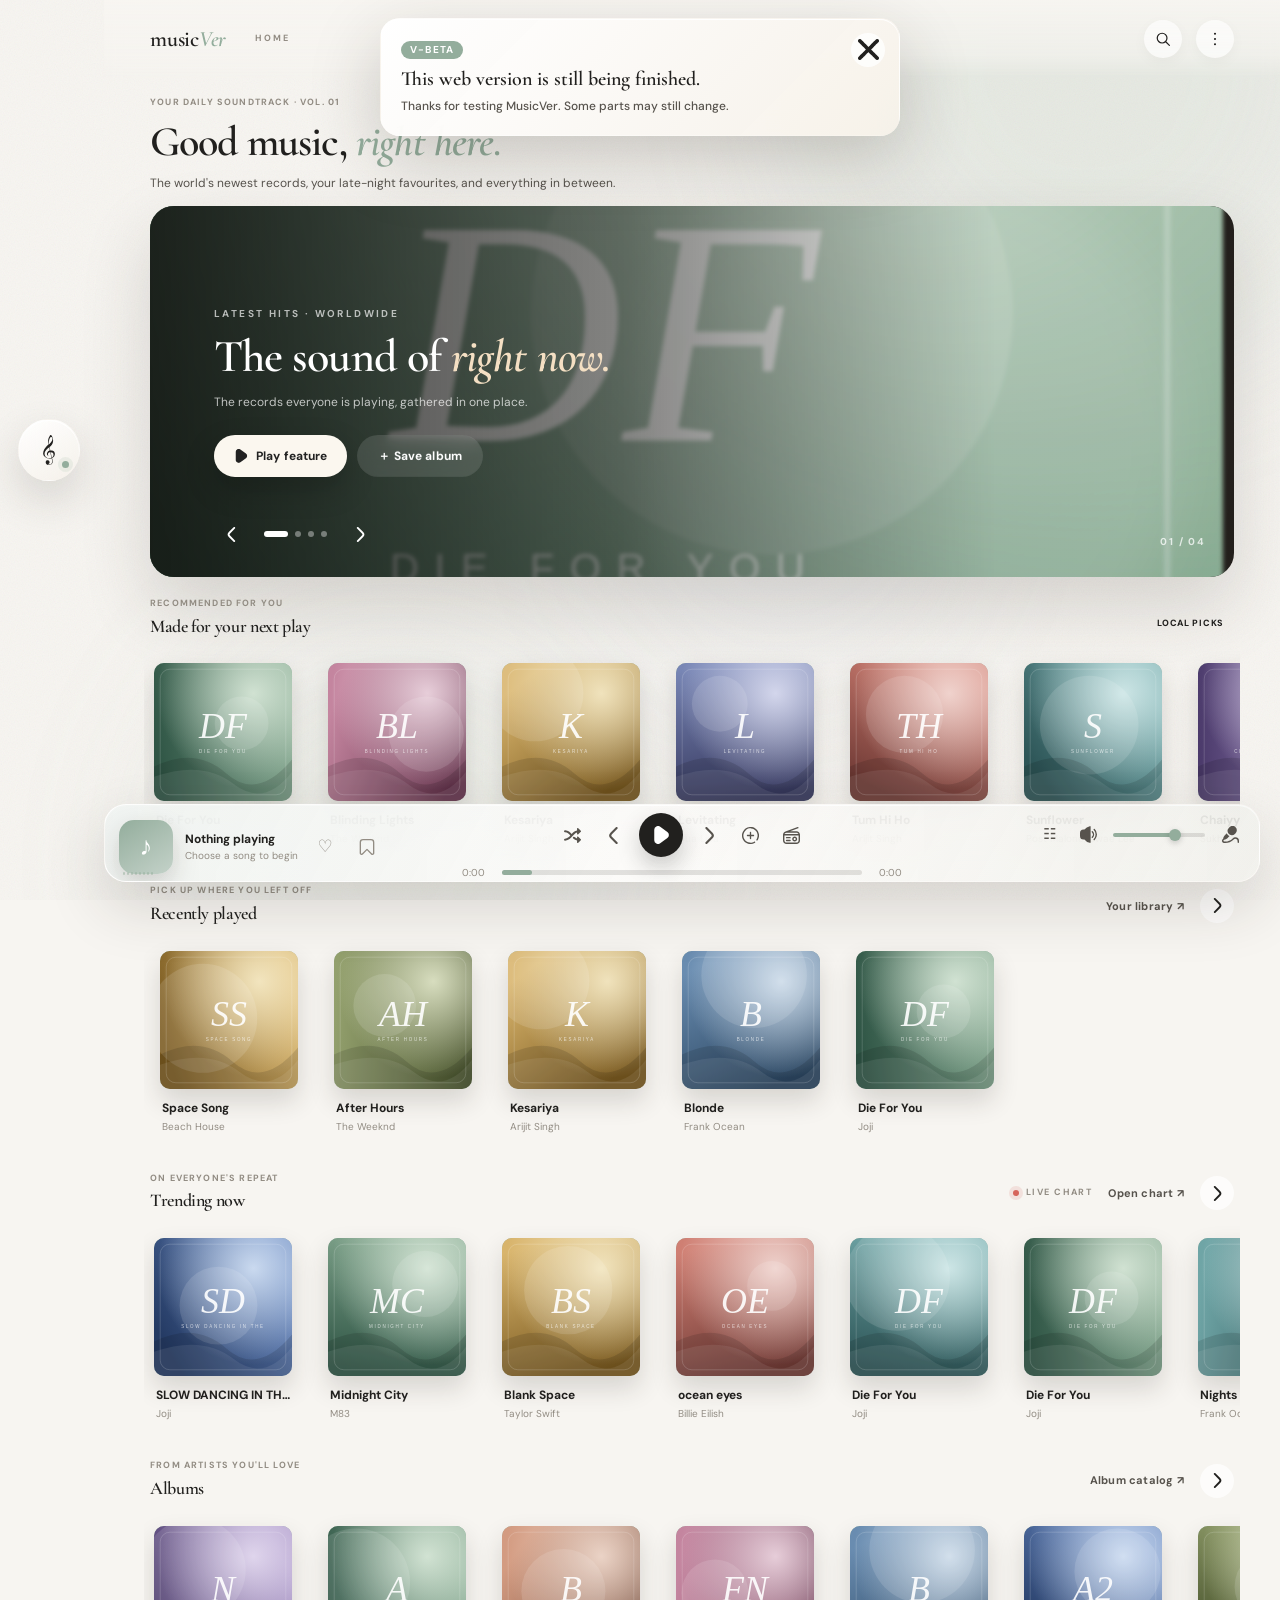
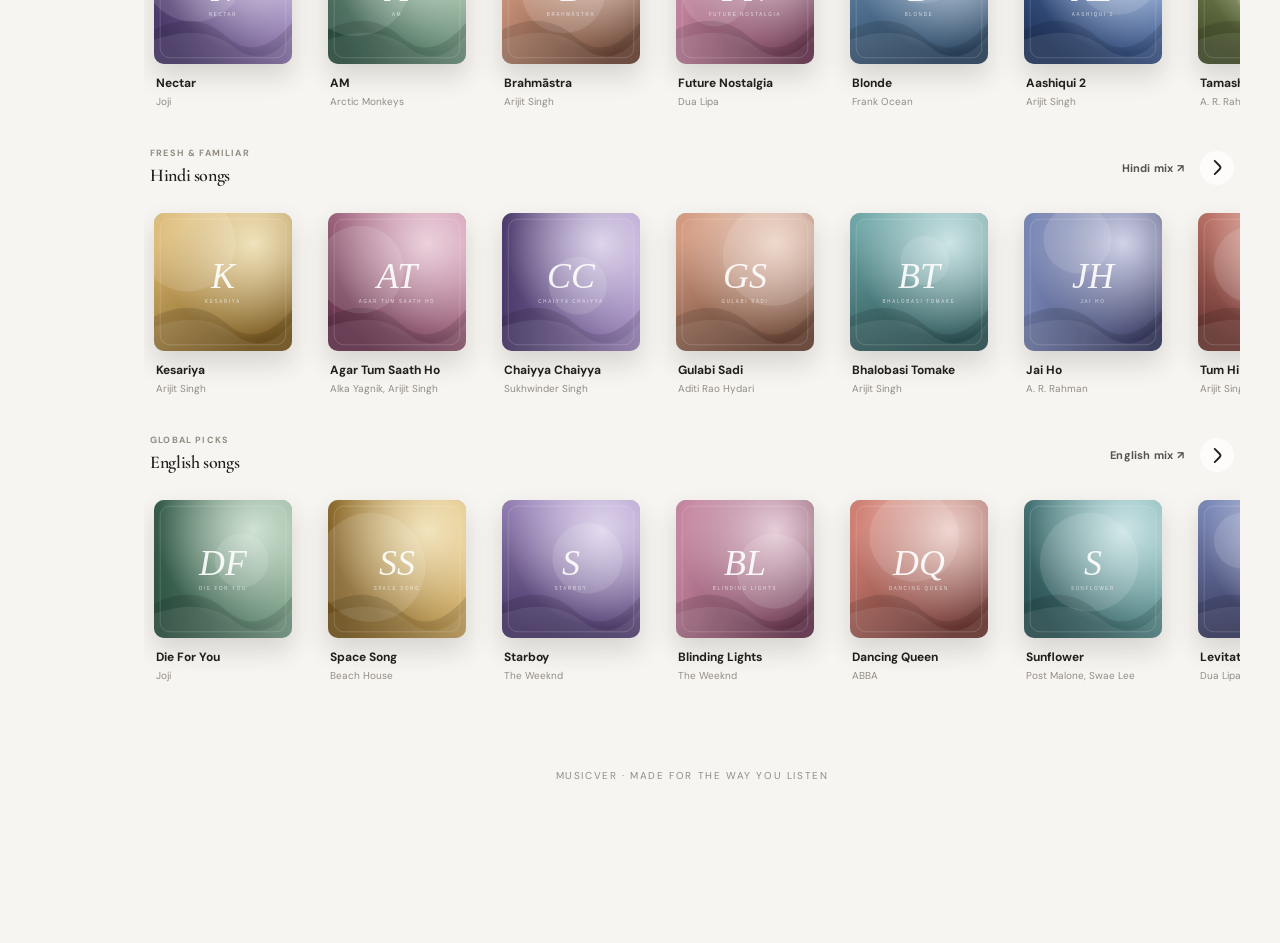
==== commit 1b8f5009: "Add published lyrics mode with word-synced view" ====
--- a/docs/index.html
+++ b/docs/index.html
@@ -14,12 +14,13 @@
   <link
     href="https://fonts.googleapis.com/css2?family=Cormorant+Garamond:ital,wght@0,400;0,500;0,600;1,400;1,500&family=DM+Sans:wght@400;500;600;700&display=swap"
     rel="stylesheet">
-  <link rel="stylesheet" href="css/base.css?v=1181">
-  <link rel="stylesheet" href="css/layout.css?v=1181">
-  <link rel="stylesheet" href="css/components.css?v=1181">
-  <link rel="stylesheet" href="css/web.css?v=1181">
-  <link rel="stylesheet" href="css/mobile-redesign.css?v=1181">
-  <link rel="stylesheet" href="css/lyrics.css?v=1181">
+  <link rel="stylesheet" href="css/base.css?v=1190">
+  <link rel="stylesheet" href="css/layout.css?v=1190">
+  <link rel="stylesheet" href="css/components.css?v=1190">
+  <link rel="stylesheet" href="css/web.css?v=1190">
+  <link rel="stylesheet" href="css/mobile-redesign.css?v=1190">
+  <link rel="stylesheet" href="css/lyrics.css?v=1190">
+  <link rel="stylesheet" href="css/lyrics-published.css?v=1190" id="lyrics-published-css" disabled>
 </head>
 
 <body>
@@ -79,7 +80,7 @@
             </span>
             <span class="island-tab__label">Stats</span>
           </button>
-          <button class="island-tab" data-nav="account" title="Account">
+          <button accesskey="a" class="island-tab" data-nav="account" title="Account">
             <span class="island-tab__icon" aria-hidden="true">
               <svg viewBox="0 0 24 24"><circle cx="12" cy="8.5" r="4" /><path d="M4.5 20c.6-4 3.5-6 7.5-6s6.9 2 7.5 6" /></svg>
             </span>
@@ -177,7 +178,7 @@
             <button class="home-action home-action--liked" data-library-tab="liked" aria-label="Open liked songs">
               <svg viewBox="0 0 24 24" aria-hidden="true"><path d="M12 20.3 4.7 13a4.6 4.6 0 0 1 6.5-6.5l.8.8.8-.8A4.6 4.6 0 0 1 19.3 13z" /></svg>
             </button>
-            <button class="home-action home-action--search" id="home-search" aria-label="Search music">
+            <button accesskey="d" class="home-action home-action--search" id="home-search" aria-label="Search music">
               <svg viewBox="0 0 24 24" aria-hidden="true"><circle cx="10.8" cy="10.8" r="6.4" /><path d="m15.6 15.6 4.6 4.6" /></svg>
             </button>
           </header>
@@ -845,17 +846,22 @@
           <div class="account-grid">
             <div class="account-card">
               <p class="eyebrow">LYRICS</p>
-              <h3>Lyrics switch speed</h3>
-              <p class="field-note">Choose how quickly the focus moves onto the next line near the end of the current one. Move right for a faster switch.</p>
+              <h3>Word fade speed</h3>
+              <p class="field-note">Choose how smoothly the active word changes. Move right for a quicker fade.</p>
               <div class="setting-range">
-                <label class="field-label" for="setting-lyrics-speed">Switch speed</label>
+                <label class="field-label" for="setting-lyrics-speed">Word fade</label>
                 <div class="setting-range__row">
                   <span>Slow</span>
                   <input type="range" id="setting-lyrics-speed" min="0.6" max="2.4" step="0.1" value="1" aria-describedby="lyrics-speed-value">
                   <span>Fast</span>
                 </div>
-                <p class="setting-range__value" id="lyrics-speed-value">1.0× · 0.9s morph</p>
-              </div>
+                <p class="setting-range__value" id="lyrics-speed-value">1.0× · 0.45s fade</p>
+              </div>
+              <div class="setting-actions">
+                <button type="button" class="btn btn--outline" id="lyrics-switch-old" aria-pressed="false">Switch to old</button>
+                <button type="button" class="btn btn--outline" id="lyrics-word-sync" aria-pressed="true">Off word sync</button>
+              </div>
+              <p class="setting-range__value" id="lyrics-mode-status">Word sync on · New view</p>
             </div>
 
             <div class="account-card">
@@ -954,10 +960,10 @@
 
       <div class="player-center">
         <div class="player-controls">
-          <button class="control" id="shuffle" aria-label="Shuffle" title="Shuffle"><span class="app-icon app-icon--shuffle" aria-hidden="true"></span></button>
-          <button class="control" id="previous" aria-label="Previous" title="Previous"><span class="app-icon app-icon--angle-left" aria-hidden="true"></span></button>
+          <button class="control" accesskey="s" id="shuffle" aria-label="Shuffle" title="Shuffle"><span class="app-icon app-icon--shuffle" aria-hidden="true"></span></button>
+          <button class="control" accesskey="f" id="previous" aria-label="Previous" title="Previous"><span class="app-icon app-icon--angle-left" aria-hidden="true"></span></button>
           <button class="play-main" id="main-play" aria-label="Play" title="Play / pause"><span class="app-icon app-icon--play" aria-hidden="true"></span></button>
-          <button class="control" id="next" aria-label="Next" title="Next"><span class="app-icon app-icon--angle-right" aria-hidden="true"></span></button>
+          <button class="control" accesskey="j" id="next" aria-label="Next" title="Next"><span class="app-icon app-icon--angle-right" aria-hidden="true"></span></button>
           <button class="control control--add" id="player-add" aria-label="Add current song to playlist" title="Add current song to playlist"><span class="app-icon app-icon--plus-hexagon" aria-hidden="true"></span></button>
           <button class="control control--radio" id="player-radio" aria-label="Open song radio" title="Song radio"><span class="app-icon app-icon--radio-alt" aria-hidden="true"></span></button>
         </div>
@@ -1055,32 +1061,73 @@
 
     <!-- ============ interactive lyrics ============ -->
     <div class="lyrics-view" id="lyrics-view" aria-hidden="true" role="dialog" aria-label="Lyrics">
-      <div class="lyrics-bg" id="lyrics-cover" aria-hidden="true"></div>
+      <div class="lyrics-bg" id="lyrics-bg" aria-hidden="true"></div>
+      <div class="lyrics-veil" aria-hidden="true"></div>
+
+      <div class="lyrics-shell">
+        <aside class="lyrics-rail" aria-label="Now playing">
+          <div class="lyrics-art" id="lyrics-cover" aria-hidden="true"></div>
+          <div class="lyrics-meta">
+            <h3 class="lyrics-title" id="lyrics-title">Nothing playing</h3>
+            <p class="lyrics-artist" id="lyrics-artist">Choose a song to begin</p>
+          </div>
+          <div class="lyrics-progress">
+            <span id="lyrics-elapsed">0:00</span>
+            <div class="lyrics-progress__bar" id="lyrics-progress" role="slider" aria-label="Seek" tabindex="0">
+              <span id="lyrics-progress-fill"></span><i id="lyrics-progress-knob"></i>
+            </div>
+            <span id="lyrics-total">0:00</span>
+          </div>
+          <div class="lyrics-controls">
+            <button id="lyrics-prev" aria-label="Previous song" title="Previous"><span class="app-icon app-icon--angle-left" aria-hidden="true"></span></button>
+            <button class="lyrics-play" id="lyrics-play" aria-label="Play or pause" title="Play or pause"><span class="app-icon app-icon--play" aria-hidden="true"></span></button>
+            <button id="lyrics-next" aria-label="Next song" title="Next"><span class="app-icon app-icon--angle-right" aria-hidden="true"></span></button>
+          </div>
+        </aside>
+
+        <section class="lyrics-pane" aria-label="Synced lyrics">
+          <header class="lyrics-head">
+            <div>
+              <h2 class="lyrics-pane-title">Sing along</h2>
+            </div>
+            <button class="lyrics-close" id="lyrics-close" aria-label="Close lyrics" title="Close lyrics"><span class="app-icon app-icon--cross-circle" aria-hidden="true"></span></button>
+          </header>
+          <div class="lyrics-stage">
+            <div class="lyrics-scroll" id="lyrics-lines" tabindex="0" aria-label="Lyrics, tap a line to jump there"></div>
+          </div>
+          <p class="lyrics-source" id="lyrics-source"></p>
+        </section>
+      </div>
+    </div>
+
+    <!-- ============ published lyrics (legacy switch) ============ -->
+    <div class="lyrics-view lyrics-view--published" id="lyrics-view-published" aria-hidden="true" role="dialog" aria-label="Published lyrics">
+      <div class="lyrics-bg" id="lyrics-cover-published" aria-hidden="true"></div>
       <div class="lyrics-veil" aria-hidden="true"></div>
       <header class="lyrics-head">
         <div>
           <p class="lyrics-kicker">LYRICS · SING ALONG</p>
-          <h2 class="lyrics-title" id="lyrics-title">Nothing playing</h2>
-          <p class="lyrics-artist" id="lyrics-artist">Choose a song to begin</p>
+          <h2 class="lyrics-title" id="lyrics-title-published">Nothing playing</h2>
+          <p class="lyrics-artist" id="lyrics-artist-published">Choose a song to begin</p>
         </div>
-        <button class="lyrics-close" id="lyrics-close" aria-label="Close lyrics" title="Close lyrics"><span class="app-icon app-icon--cross-circle" aria-hidden="true"></span></button>
+        <button class="lyrics-close" id="lyrics-close-published" aria-label="Close published lyrics" title="Close lyrics"><span class="app-icon app-icon--cross-circle" aria-hidden="true"></span></button>
       </header>
       <div class="lyrics-stage">
-        <div class="lyrics-scroll" id="lyrics-lines" tabindex="0" aria-label="Lyrics, tap a line to jump there"></div>
+        <div class="lyrics-scroll" id="lyrics-lines-published" tabindex="0" aria-label="Lyrics, tap a line to jump there"></div>
       </div>
       <footer class="lyrics-foot">
-        <p class="lyrics-source" id="lyrics-source"></p>
+        <p class="lyrics-source" id="lyrics-source-published"></p>
         <div class="lyrics-progress">
-          <span id="lyrics-elapsed">0:00</span>
-          <div class="lyrics-progress__bar" id="lyrics-progress" role="slider" aria-label="Seek" tabindex="0">
-            <span id="lyrics-progress-fill"></span><i id="lyrics-progress-knob"></i>
-          </div>
-          <span id="lyrics-total">0:00</span>
+          <span id="lyrics-elapsed-published">0:00</span>
+          <div class="lyrics-progress__bar" id="lyrics-progress-published" role="slider" aria-label="Seek" tabindex="0">
+            <span id="lyrics-progress-fill-published"></span><i id="lyrics-progress-knob-published"></i>
+          </div>
+          <span id="lyrics-total-published">0:00</span>
         </div>
         <div class="lyrics-controls">
-          <button id="lyrics-prev" aria-label="Previous song" title="Previous"><span class="app-icon app-icon--angle-left" aria-hidden="true"></span></button>
-          <button class="lyrics-play" id="lyrics-play" aria-label="Play or pause" title="Play or pause"><span class="app-icon app-icon--play" aria-hidden="true"></span></button>
-          <button id="lyrics-next" aria-label="Next song" title="Next"><span class="app-icon app-icon--angle-right" aria-hidden="true"></span></button>
+          <button id="lyrics-prev-published" aria-label="Previous song" title="Previous"><span class="app-icon app-icon--angle-left" aria-hidden="true"></span></button>
+          <button class="lyrics-play" id="lyrics-play-published" aria-label="Play or pause" title="Play or pause"><span class="app-icon app-icon--play" aria-hidden="true"></span></button>
+          <button id="lyrics-next-published" aria-label="Next song" title="Next"><span class="app-icon app-icon--angle-right" aria-hidden="true"></span></button>
         </div>
       </footer>
     </div>
@@ -1091,19 +1138,20 @@
     <div class="toast-root" id="toast-root" aria-live="polite"></div>
   </div>
 
-  <script src="js/data.js?v=1181"></script>
-  <script src="js/artwork.js?v=1181"></script>
-  <script src="js/store.js?v=1181"></script>
-  <script src="js/web-seed.js?v=1181"></script>
-  <script src="js/web-jio-catalog.js?v=1181"></script>
-  <script src="js/spotify.js?v=1181"></script>
-  <script src="js/musicatlas.js?v=1181"></script>
-  <script src="js/web-api.js?v=1181"></script>
-  <script src="js/api.js?v=1181"></script>
-  <script src="js/player.js?v=1181"></script>
-  <script src="js/lyrics.js?v=1181"></script>
-  <script src="js/ui.js?v=1181"></script>
-  <script src="js/app.js?v=1181"></script>
+  <script src="js/data.js?v=1190"></script>
+  <script src="js/artwork.js?v=1190"></script>
+  <script src="js/store.js?v=1190"></script>
+  <script src="js/web-seed.js?v=1190"></script>
+  <script src="js/web-jio-catalog.js?v=1190"></script>
+  <script src="js/spotify.js?v=1190"></script>
+  <script src="js/musicatlas.js?v=1190"></script>
+  <script src="js/web-api.js?v=1190"></script>
+  <script src="js/api.js?v=1190"></script>
+  <script src="js/player.js?v=1190"></script>
+  <script src="js/lyrics.js?v=1190"></script>
+  <script src="js/lyrics-published.js?v=1190"></script>
+  <script src="js/ui.js?v=1190"></script>
+  <script src="js/app.js?v=1190"></script>
 </body>
 
 </html>
--- a/docs/css/lyrics.css
+++ b/docs/css/lyrics.css
@@ -1,35 +1,43 @@
 /* ============================================================
-   musicVer · interactive synced lyrics
-   Immersive, movement-free blur-in view. The active line is full
-   size; surrounding lines shrink and tilt through a perspective
-   "fish eye" tunnel so depth follows the music.
+   musicVer · cinematic word-synced lyrics
+
+   Big artwork. Narrower lyric room. Every word follows its own
+   timestamp. Only a line change stretches the row; word changes
+   fade smoothly between sizes and brightness.
    ============================================================ */
 
 .lyrics-view {
-  --lyrics-accent: #8b6cff;
-  --lyrics-ease: linear;
+  --lyrics-accent: #9b6cff;
+  --lyrics-morph: .45s;
+  --lyrics-ease: cubic-bezier(.22, .8, .28, 1);
   position: fixed;
   inset: 0;
   z-index: 110;
-  display: grid;
-  grid-template-rows: auto minmax(0, 1fr) auto;
-  gap: 12px;
-  padding: calc(22px + env(safe-area-inset-top, 0px)) clamp(18px, 5vw, 64px)
-    calc(20px + env(safe-area-inset-bottom, 0px));
-  color: #fff;
-  background: #100e15;
+  display: flex;
+  padding: calc(20px + env(safe-area-inset-top, 0px)) clamp(18px, 4vw, 56px)
+    calc(18px + env(safe-area-inset-bottom, 0px));
+  color: #fff;
+  background:
+    radial-gradient(ellipse at 6% 12%, rgba(122, 70, 190, .34), transparent 44%),
+    radial-gradient(ellipse at 94% 82%, rgba(182, 45, 70, .34), transparent 48%),
+    linear-gradient(135deg, #171126 0%, #211027 46%, #421524 100%);
   opacity: 0;
   visibility: hidden;
   pointer-events: none;
-  transform: scale(1.015);
-  transition: opacity .3s ease, transform .3s var(--ease-out, ease), visibility .3s ease;
+  transition: opacity .34s ease, visibility .34s ease;
 }
 
 .lyrics-view.is-open {
   opacity: 1;
   visibility: visible;
   pointer-events: auto;
-  transform: none;
+}
+
+/* No hard borders in this view. Hover uses a soft shade instead. */
+.lyrics-view button,
+.lyrics-view [role="slider"],
+.flow-lyrics-open {
+  border-color: transparent !important;
 }
 
 .lyrics-bg,
@@ -42,69 +50,87 @@
 .lyrics-bg {
   background-position: center;
   background-size: cover;
-  filter: blur(72px) saturate(160%) brightness(.48);
-  transform: scale(1.25);
-  opacity: .9;
+  filter: blur(78px) saturate(135%) brightness(.5);
+  transform: scale(1.2);
+  opacity: .24;
 }
 
 .lyrics-veil {
   background:
-    radial-gradient(circle at 50% 40%, rgba(18, 16, 24, .08), rgba(9, 8, 13, .88) 74%),
-    linear-gradient(to bottom, rgba(9, 8, 13, .42), transparent 28%, transparent 72%, rgba(9, 8, 13, .7));
-}
-
-.lyrics-head,
-.lyrics-stage,
-.lyrics-foot {
+    linear-gradient(90deg, rgba(10, 7, 17, .74), rgba(12, 8, 20, .34) 52%, rgba(10, 7, 17, .64)),
+    linear-gradient(to bottom, rgba(10, 7, 17, .42), transparent 24%, transparent 74%, rgba(10, 7, 17, .66));
+}
+
+.lyrics-shell {
   position: relative;
   z-index: 2;
+  display: grid;
+  grid-template-columns: minmax(260px, 380px) minmax(0, 640px);
+  gap: clamp(28px, 4vw, 56px);
+  justify-content: center;
+  width: min(1180px, 100%);
+  height: 100%;
+  min-height: 0;
+  margin: 0 auto;
+}
+
+.lyrics-rail,
+.lyrics-pane {
+  min-width: 0;
+  min-height: 0;
+  display: flex;
+  flex-direction: column;
+}
+
+.lyrics-rail {
+  justify-content: center;
+  align-items: center;
+  text-align: center;
+  gap: clamp(16px, 2.6vh, 28px);
+}
+
+/* The lyric room stays narrow so the active word carries the focus. */
+.lyrics-pane {
+  width: 100%;
+  max-width: 640px;
+  gap: 10px;
 }
 
 .lyrics-head {
   display: flex;
-  align-items: flex-start;
+  align-items: center;
   justify-content: space-between;
   gap: 16px;
+  flex: 0 0 auto;
 }
 
 .lyrics-kicker {
-  margin: 0 0 6px;
+  margin: 0 0 8px;
   font: 700 9px/1 var(--font-ui, inherit);
   letter-spacing: .26em;
   text-transform: uppercase;
-  color: rgba(255, 255, 255, .58);
-  color: color-mix(in srgb, var(--lyrics-accent) 62%, white);
-}
-
-.lyrics-title {
+  color: color-mix(in srgb, var(--lyrics-accent) 66%, white);
+}
+
+.lyrics-pane-title {
   margin: 0;
-  font: 600 clamp(18px, 2.2vw, 26px)/1.15 var(--font-display, Georgia, serif);
+  font: 600 clamp(19px, 2vw, 25px)/1.15 var(--font-display, Georgia, serif);
   letter-spacing: -.01em;
-  overflow: hidden;
-  text-overflow: ellipsis;
-  white-space: nowrap;
-}
-
-.lyrics-artist {
-  margin: 5px 0 0;
-  font-size: 12px;
-  color: rgba(255, 255, 255, .58);
 }
 
 .lyrics-close {
   flex: 0 0 auto;
   width: 40px;
   height: 40px;
-  border: 1px solid rgba(255, 255, 255, .16);
   border-radius: 50%;
   background: rgba(255, 255, 255, .08);
   color: #fff;
-  font-size: 22px;
+  font-size: 20px;
   line-height: 1;
   display: grid;
   place-items: center;
   cursor: pointer;
-  transition: background .2s ease, transform .2s ease;
+  transition: background .24s ease, transform .24s ease;
 }
 
 .lyrics-close:hover {
@@ -113,31 +139,27 @@
 }
 
 .lyrics-stage {
-  display: grid;
-  place-items: center;
+  flex: 1 1 auto;
   min-height: 0;
+  display: flex;
 }
 
 .lyrics-scroll {
-  width: min(760px, 100%);
+  width: 100%;
   height: 100%;
+  min-height: 0;
   display: flex;
   flex-direction: column;
-  align-items: center;
-  gap: clamp(14px, 2.6vh, 30px);
-  padding: 0 12px;
+  align-items: stretch;
+  gap: clamp(10px, 1.8vh, 18px);
+  padding: 32vh clamp(2px, 1.5vw, 18px);
   overflow-y: auto;
   overflow-x: hidden;
   overscroll-behavior: contain;
+  scroll-behavior: smooth;
   scrollbar-width: none;
-  -webkit-mask-image: linear-gradient(to bottom, transparent, #000 14%, #000 86%, transparent);
-  mask-image: linear-gradient(to bottom, transparent, #000 14%, #000 86%, transparent);
-}
-
-.lyrics-scroll::before,
-.lyrics-scroll::after {
-  content: "";
-  flex: 0 0 42vh;
+  -webkit-mask-image: linear-gradient(to bottom, transparent, #000 13%, #000 87%, transparent);
+  mask-image: linear-gradient(to bottom, transparent, #000 13%, #000 87%, transparent);
 }
 
 .lyrics-scroll::-webkit-scrollbar { display: none; }
@@ -148,71 +170,146 @@
   border: 0;
   background: none;
   cursor: pointer;
-  color: #fff;
+  color: rgba(255, 255, 255, .4);
   max-width: 100%;
-  text-align: center;
-  font: 600 clamp(26px, 4vw, 46px)/1.28 var(--font-display, Georgia, serif);
-  letter-spacing: -.01em;
-  text-wrap: balance;
-  opacity: var(--lyric-opacity, .35);
-  filter: blur(var(--lyric-blur, 0px));
-  transform: perspective(760px) rotateX(var(--lyric-tilt, 0deg)) scale(var(--lyric-scale, 1));
-  transform-origin: center center;
+  margin-inline: -8px;
+  padding: 4px 8px;
+  border-radius: 14px;
+  text-align: left;
+  font: 500 clamp(21px, 2.4vw, 32px)/1.45 var(--font-display, Georgia, serif);
+  letter-spacing: -.015em;
+  text-wrap: pretty;
+  white-space: normal;
+  opacity: .5;
+  transform-origin: left center;
   transition:
-    opacity var(--lyrics-morph, .26s) var(--lyrics-ease),
-    filter var(--lyrics-morph, .26s) var(--lyrics-ease),
-    transform var(--lyrics-morph, .26s) var(--lyrics-ease),
-    color .25s ease;
-  will-change: transform, filter, opacity;
-  text-shadow: 0 10px 34px rgba(0, 0, 0, .6);
-}
-
-.lyric-line.is-past { color: rgba(255, 255, 255, .86); }
+    opacity var(--lyrics-morph) var(--lyrics-ease),
+    color var(--lyrics-morph) var(--lyrics-ease),
+    background var(--lyrics-morph) var(--lyrics-ease);
+  text-shadow: 0 8px 26px rgba(0, 0, 0, .44);
+}
+
+.lyric-line__text { display: block; }
+
+.lyric-line.is-past {
+  opacity: .38;
+}
 
 .lyric-line.is-active {
   color: #fff;
-  font-weight: 700;
-  text-shadow: 0 0 34px rgba(160, 130, 255, .55), 0 12px 42px rgba(0, 0, 0, .66);
+  opacity: 1;
+}
+
+/* Hover shade, never a hard outline. */
+.lyric-line:hover,
+.lyric-line:focus-visible {
+  background: linear-gradient(90deg, rgba(255, 255, 255, .12), rgba(255, 255, 255, .04));
+  opacity: .92;
+}
+
+.lyric-line.is-active:hover,
+.lyric-line.is-active:focus-visible {
+  opacity: 1;
+}
+
+/* Only a line change gets this stretch. Words never animate this way. */
+.lyric-line.is-shifting {
+  animation: lyric-line-stretch .44s cubic-bezier(.22, .9, .3, 1);
+}
+
+@keyframes lyric-line-stretch {
+  0% { transform: scaleY(.86) scaleX(.99); }
+  52% { transform: scaleY(1.08) scaleX(1.01); }
+  100% { transform: scaleY(1) scaleX(1); }
+}
+
+.lyric-word {
+  display: inline;
+  color: rgba(255, 255, 255, .52);
+  font-size: .78em;
+  font-weight: 500;
+  opacity: .62;
+  filter: blur(.7px);
+  transition:
+    color var(--lyrics-morph) var(--lyrics-ease),
+    font-size var(--lyrics-morph) var(--lyrics-ease),
+    font-weight var(--lyrics-morph) var(--lyrics-ease),
+    opacity var(--lyrics-morph) var(--lyrics-ease),
+    filter var(--lyrics-morph) var(--lyrics-ease),
+    text-shadow var(--lyrics-morph) var(--lyrics-ease);
+}
+
+.lyric-word.is-word-past {
+  color: rgba(255, 255, 255, .72);
+  font-size: .82em;
+  opacity: .78;
+  filter: blur(.35px);
+}
+
+.lyric-word.is-word-active {
+  color: #fff;
+  font-size: 1.22em;
+  font-weight: 800;
+  opacity: 1;
+  filter: none;
   text-shadow:
-    0 0 34px color-mix(in srgb, var(--lyrics-accent) 55%, transparent),
-    0 12px 42px rgba(0, 0, 0, .66);
-}
-
-.lyric-line:hover {
-  opacity: .92 !important;
-  filter: blur(0) !important;
+    0 0 34px color-mix(in srgb, var(--lyrics-accent) 46%, transparent),
+    0 8px 24px rgba(0, 0, 0, .6);
 }
 
 .lyrics-empty {
+  margin: auto 0;
+  font-size: 15px;
+  color: rgba(255, 255, 255, .62);
+  text-align: left;
+}
+
+.lyrics-source {
+  flex: 0 0 auto;
   margin: 0;
-  font-size: 14px;
-  color: rgba(255, 255, 255, .6);
-  text-align: center;
-}
-
-.lyrics-foot {
-  display: grid;
-  gap: 12px;
-  justify-items: center;
-  width: min(760px, 100%);
-  margin: 0 auto;
-}
-
-.lyrics-source {
+  min-height: 14px;
+  font-size: 10px;
+  letter-spacing: .1em;
+  text-transform: uppercase;
+  color: rgba(255, 255, 255, .44);
+}
+
+.lyrics-art {
+  width: min(100%, 380px);
+  aspect-ratio: 1;
+  flex: 0 0 auto;
+  border-radius: 30px;
+  background-position: center;
+  background-size: cover;
+  background-color: rgba(255, 255, 255, .07);
+  box-shadow: 0 30px 72px rgba(0, 0, 0, .5);
+}
+
+.lyrics-meta { width: 100%; }
+
+.lyrics-title {
   margin: 0;
+  font: 400 clamp(24px, 2.6vw, 34px)/1.18 var(--font-display, Georgia, serif);
+  letter-spacing: -.015em;
+  overflow: hidden;
+  text-overflow: ellipsis;
+  white-space: nowrap;
+}
+
+.lyrics-artist {
+  margin: 8px 0 0;
+  font-size: 13px;
+  font-weight: 400;
+  color: rgba(255, 255, 255, .66);
+}
+
+.lyrics-progress {
+  display: flex;
+  align-items: center;
+  gap: 10px;
+  width: min(100%, 380px);
   font-size: 10px;
-  letter-spacing: .08em;
-  color: rgba(255, 255, 255, .48);
-  text-align: center;
-}
-
-.lyrics-progress {
-  display: flex;
-  align-items: center;
-  gap: 12px;
-  width: 100%;
-  font-size: 10px;
-  color: rgba(255, 255, 255, .62);
+  color: rgba(255, 255, 255, .66);
 }
 
 .lyrics-progress__bar {
@@ -220,8 +317,13 @@
   flex: 1;
   height: 4px;
   border-radius: 999px;
-  background: rgba(255, 255, 255, .2);
+  background: rgba(255, 255, 255, .18);
   cursor: pointer;
+  transition: background .24s ease;
+}
+
+.lyrics-progress__bar:hover {
+  background: rgba(255, 255, 255, .34);
 }
 
 .lyrics-progress__bar > span {
@@ -229,7 +331,7 @@
   height: 100%;
   width: 0;
   border-radius: inherit;
-  background: var(--lyrics-accent);
+  background: #fff;
 }
 
 .lyrics-progress__bar i {
@@ -247,31 +349,49 @@
 
 .lyrics-progress__bar:hover i { opacity: 1; }
 
+/* Controls share the bar's width and are centred on it. */
 .lyrics-controls {
   display: flex;
   align-items: center;
   justify-content: center;
-  gap: 26px;
+  gap: 22px;
+  width: min(100%, 380px);
 }
 
 .lyrics-controls button {
-  color: rgba(255, 255, 255, .78);
+  width: 42px;
+  height: 42px;
+  border-radius: 50%;
+  background: transparent;
+  color: rgba(255, 255, 255, .8);
   font-size: 20px;
-  transition: transform .22s var(--ease-out, ease), color .2s ease;
-}
-
-.lyrics-controls button:hover { transform: scale(1.14); color: #fff; }
-
-.lyrics-play {
-  width: 52px;
-  height: 52px;
-  border-radius: 50%;
-  background: #fff;
-  color: #14121a !important;
-  font-size: 18px !important;
   display: grid;
   place-items: center;
+  cursor: pointer;
+  transition:
+    transform .22s var(--ease-out, ease),
+    color .2s ease,
+    background .24s ease;
+}
+
+.lyrics-controls button:hover {
+  transform: scale(1.08);
+  color: #fff;
+  background: rgba(255, 255, 255, .12);
+}
+
+.lyrics-play {
+  width: 52px !important;
+  height: 52px !important;
+  background: #fff !important;
+  color: #18121f !important;
+  font-size: 18px !important;
   box-shadow: 0 12px 32px rgba(0, 0, 0, .36);
+}
+
+.lyrics-play:hover {
+  background: #f4eaff !important;
+  color: #18121f !important;
 }
 
 .flow-lyrics-open {
@@ -279,7 +399,6 @@
   width: fit-content;
   margin: 12px auto 0;
   padding: 8px 15px;
-  border: 1px solid rgba(255, 255, 255, .22);
   border-radius: 999px;
   background: rgba(255, 255, 255, .08);
   color: rgba(255, 255, 255, .86);
@@ -287,16 +406,15 @@
   font-weight: 600;
   letter-spacing: .06em;
   cursor: pointer;
-  transition: background .2s ease, color .2s ease;
+  transition: background .24s ease, color .24s ease;
 }
 
 .flow-lyrics-open:hover {
-  background: var(--lyrics-accent, var(--accent, #8b6cff));
-  color: #14121a;
-}
-
-/* Microphone control in the player. The small bars dance only while the
-   current track is playing, so the button always signals the lyrics view. */
+  background: rgba(255, 255, 255, .2);
+  color: #fff;
+}
+
+/* Microphone control in the player. */
 .control--lyrics {
   display: grid;
   place-items: center;
@@ -331,22 +449,148 @@
   to { transform: scaleY(1); opacity: 1; }
 }
 
-@media (max-width: 720px) {
-  .lyrics-view { gap: 8px; padding-left: 18px; padding-right: 18px; }
-  .lyrics-title { font-size: 18px; }
-  .lyrics-scroll { gap: 18px; }
-  .lyrics-scroll::before,
-  .lyrics-scroll::after { flex-basis: 40vh; }
-  .lyric-line { font-size: clamp(24px, 7vw, 34px); }
-  .lyrics-close { width: 38px; height: 38px; }
-  .lyrics-controls { gap: 22px; }
-  .lyrics-play { width: 48px; height: 48px; }
+:root[data-theme="light"] .lyrics-view {
+  background:
+    radial-gradient(ellipse at 6% 12%, rgba(126, 78, 190, .3), transparent 44%),
+    radial-gradient(ellipse at 94% 82%, rgba(186, 52, 78, .3), transparent 48%),
+    linear-gradient(135deg, #211631 0%, #2d152f 46%, #511a2b 100%);
+}
+
+:root[data-theme="light"] .lyrics-veil {
+  background:
+    linear-gradient(90deg, rgba(10, 7, 17, .7), rgba(12, 8, 20, .3) 52%, rgba(10, 7, 17, .62)),
+    linear-gradient(to bottom, rgba(10, 7, 17, .36), transparent 24%, transparent 74%, rgba(10, 7, 17, .6));
+}
+
+@media (max-width: 980px) {
+  .lyrics-view { padding-left: 16px; padding-right: 16px; }
+  .lyrics-shell {
+    grid-template-columns: minmax(0, 1fr);
+    gap: 14px;
+  }
+  .lyrics-rail {
+    flex-direction: row;
+    flex-wrap: wrap;
+    align-items: center;
+    text-align: left;
+    gap: 12px 18px;
+  }
+  .lyrics-art { width: 132px; border-radius: 22px; }
+  .lyrics-meta { flex: 1 1 160px; }
+  .lyrics-title { font-size: 21px; }
+  .lyrics-artist { margin-top: 4px; font-size: 12px; }
+  .lyrics-progress, .lyrics-controls { width: 100%; max-width: none; }
+  .lyrics-controls { gap: 18px; }
+  .lyrics-play { width: 46px !important; height: 46px !important; }
+  .lyrics-pane { max-width: none; }
+  .lyrics-scroll { padding: 30vh 2px; }
+  .lyric-line { font-size: clamp(21px, 5.6vw, 30px); }
 }
 
 @media (prefers-reduced-motion: reduce) {
   .lyrics-view,
   .lyric-line,
-  .lyrics-close,
-  .lyrics-progress__bar i { transition: none; }
+  .lyric-word,
+  .lyrics-progress__bar,
+  .lyrics-controls button { transition: none; }
+  .lyrics-scroll { scroll-behavior: auto; }
+  .lyric-line.is-shifting { animation: none; }
   .control--lyrics.is-playing .mic-wave { animation: none; }
 }
+
+/* Old view / word sync off: the full line is the highlight again. */
+.lyrics-view.is-old .lyric-word,
+.lyrics-view.is-word-off .lyric-word {
+  color: inherit;
+  font-size: 1em;
+  font-weight: inherit;
+  opacity: 1;
+  filter: none;
+  text-shadow: none;
+}
+
+.lyrics-view.is-old .lyric-line,
+.lyrics-view.is-word-off .lyric-line {
+  font-size: clamp(24px, 3vw, 40px);
+  opacity: .5;
+}
+
+.lyrics-view.is-old .lyric-line.is-active,
+.lyrics-view.is-word-off .lyric-line.is-active {
+  color: #fff;
+  opacity: 1;
+  font-weight: 750;
+  text-shadow: 0 8px 26px rgba(0, 0, 0, .5);
+}
+
+.lyrics-view.is-old .lyrics-art {
+  width: min(100%, 292px);
+}
+
+/* Advanced settings action row. */
+.setting-actions {
+  display: flex;
+  flex-wrap: wrap;
+  gap: 8px;
+  margin-top: 12px;
+}
+
+.setting-actions .btn {
+  min-height: 38px;
+  padding: 0 14px;
+  font-size: 11px;
+}
+
+/* ============================================================
+   App-wide soft surfaces
+
+   No hard borders anywhere: existing lines are made transparent
+   without changing layout. Hovering any clickable surface lays a
+   thin shade over it instead of drawing an outline.
+   ============================================================ */
+
+:root { --hover-shade: rgba(24, 16, 34, .07); }
+:root[data-theme="dark"] { --hover-shade: rgba(255, 255, 255, .075); }
+
+*,
+*::before,
+*::after {
+  border-color: transparent !important;
+}
+
+:is(
+  a:hover,
+  button:hover,
+  input:hover,
+  select:hover,
+  textarea:hover,
+  label:hover,
+  [role="button"]:hover,
+  [role="slider"]:hover,
+  [tabindex]:hover,
+  .account-card:hover,
+  .media-card:hover,
+  .recent-tile:hover,
+  .recent-item:hover,
+  .song-row:hover,
+  .mini-tile:hover,
+  .playlist-card:hover,
+  .genre-card:hover,
+  .lib-tile:hover,
+  .artist-row:hover,
+  .queue-item:hover,
+  .queue-now:hover,
+  .flow-card:hover,
+  .chip:hover,
+  .library-tab:hover,
+  .island-tab:hover,
+  .top-menu__item:hover,
+  .spotify-import-item:hover,
+  .top-result:hover,
+  .mg-card:hover,
+  .mg-step:hover,
+  .modal-card:hover,
+  .setting-row:hover
+) {
+  box-shadow: inset 0 0 0 999px var(--hover-shade);
+}
--- a/docs/css/lyrics-published.css
+++ b/docs/css/lyrics-published.css
@@ -0,0 +1,364 @@
+/* ============================================================
+   musicVer · interactive synced lyrics
+   Immersive, movement-free blur-in view. The active line is full
+   size; surrounding lines shrink and tilt through a perspective
+   "fish eye" tunnel so depth follows the music.
+   ============================================================ */
+
+.lyrics-view {
+  --lyrics-accent: #8b6cff;
+  --lyrics-ease: linear;
+  position: fixed;
+  inset: 0;
+  z-index: 110;
+  display: grid;
+  grid-template-rows: auto minmax(0, 1fr) auto;
+  gap: 12px;
+  padding: calc(22px + env(safe-area-inset-top, 0px)) clamp(18px, 5vw, 64px)
+    calc(20px + env(safe-area-inset-bottom, 0px));
+  color: #fff;
+  background: #100e15;
+  opacity: 0;
+  visibility: hidden;
+  pointer-events: none;
+  transform: scale(1.015);
+  transition: opacity .3s ease, transform .3s var(--ease-out, ease), visibility .3s ease;
+}
+
+.lyrics-view.is-open {
+  opacity: 1;
+  visibility: visible;
+  pointer-events: auto;
+  transform: none;
+}
+
+.lyrics-bg,
+.lyrics-veil {
+  position: absolute;
+  inset: 0;
+  pointer-events: none;
+}
+
+.lyrics-bg {
+  background-position: center;
+  background-size: cover;
+  filter: blur(72px) saturate(160%) brightness(.48);
+  transform: scale(1.25);
+  opacity: .9;
+}
+
+.lyrics-veil {
+  background:
+    radial-gradient(circle at 50% 40%, rgba(18, 16, 24, .08), rgba(9, 8, 13, .88) 74%),
+    linear-gradient(to bottom, rgba(9, 8, 13, .42), transparent 28%, transparent 72%, rgba(9, 8, 13, .7));
+}
+
+.lyrics-head,
+.lyrics-stage,
+.lyrics-foot {
+  position: relative;
+  z-index: 2;
+}
+
+.lyrics-head {
+  display: flex;
+  align-items: flex-start;
+  justify-content: space-between;
+  gap: 16px;
+}
+
+.lyrics-kicker {
+  margin: 0 0 6px;
+  font: 700 9px/1 var(--font-ui, inherit);
+  letter-spacing: .26em;
+  text-transform: uppercase;
+  color: rgba(255, 255, 255, .58);
+  color: color-mix(in srgb, var(--lyrics-accent) 62%, white);
+}
+
+.lyrics-title {
+  margin: 0;
+  font: 600 clamp(18px, 2.2vw, 26px)/1.15 var(--font-display, Georgia, serif);
+  letter-spacing: -.01em;
+  overflow: hidden;
+  text-overflow: ellipsis;
+  white-space: nowrap;
+}
+
+.lyrics-artist {
+  margin: 5px 0 0;
+  font-size: 12px;
+  color: rgba(255, 255, 255, .58);
+}
+
+.lyrics-close {
+  flex: 0 0 auto;
+  width: 40px;
+  height: 40px;
+  border: 1px solid rgba(255, 255, 255, .16);
+  border-radius: 50%;
+  background: rgba(255, 255, 255, .08);
+  color: #fff;
+  font-size: 22px;
+  line-height: 1;
+  display: grid;
+  place-items: center;
+  cursor: pointer;
+  transition: background .2s ease, transform .2s ease;
+}
+
+.lyrics-close:hover {
+  background: rgba(255, 255, 255, .2);
+  transform: rotate(90deg);
+}
+
+.lyrics-stage {
+  display: grid;
+  place-items: center;
+  min-height: 0;
+}
+
+.lyrics-scroll {
+  width: min(760px, 100%);
+  height: 100%;
+  display: flex;
+  flex-direction: column;
+  align-items: center;
+  gap: clamp(14px, 2.6vh, 30px);
+  padding: 0 12px;
+  overflow-y: auto;
+  overflow-x: hidden;
+  overscroll-behavior: contain;
+  scrollbar-width: none;
+  -webkit-mask-image: linear-gradient(to bottom, transparent, #000 14%, #000 86%, transparent);
+  mask-image: linear-gradient(to bottom, transparent, #000 14%, #000 86%, transparent);
+}
+
+.lyrics-scroll::before,
+.lyrics-scroll::after {
+  content: "";
+  flex: 0 0 42vh;
+}
+
+.lyrics-scroll::-webkit-scrollbar { display: none; }
+
+.lyric-line {
+  appearance: none;
+  -webkit-appearance: none;
+  border: 0;
+  background: none;
+  cursor: pointer;
+  color: #fff;
+  max-width: 100%;
+  text-align: center;
+  font: 600 clamp(26px, 4vw, 46px)/1.28 var(--font-display, Georgia, serif);
+  letter-spacing: -.01em;
+  text-wrap: balance;
+  opacity: var(--lyric-opacity, .35);
+  filter: blur(var(--lyric-blur, 0px));
+  transform: perspective(760px) rotateX(var(--lyric-tilt, 0deg)) scale(var(--lyric-scale, 1));
+  transform-origin: center center;
+  transition:
+    opacity var(--lyrics-morph, .26s) var(--lyrics-ease),
+    filter var(--lyrics-morph, .26s) var(--lyrics-ease),
+    transform var(--lyrics-morph, .26s) var(--lyrics-ease),
+    color .25s ease;
+  will-change: transform, filter, opacity;
+  text-shadow: 0 10px 34px rgba(0, 0, 0, .6);
+}
+
+.lyric-line.is-past { color: rgba(255, 255, 255, .86); }
+
+.lyric-line.is-active {
+  color: #fff;
+  font-weight: 700;
+  text-shadow: 0 0 34px rgba(160, 130, 255, .55), 0 12px 42px rgba(0, 0, 0, .66);
+  text-shadow:
+    0 0 34px color-mix(in srgb, var(--lyrics-accent) 55%, transparent),
+    0 12px 42px rgba(0, 0, 0, .66);
+}
+
+.lyric-line:hover {
+  opacity: .92 !important;
+  filter: blur(0) !important;
+}
+
+.lyrics-empty {
+  margin: 0;
+  font-size: 14px;
+  color: rgba(255, 255, 255, .6);
+  text-align: center;
+}
+
+.lyrics-foot {
+  display: grid;
+  gap: 12px;
+  justify-items: center;
+  width: min(760px, 100%);
+  margin: 0 auto;
+}
+
+.lyrics-source {
+  margin: 0;
+  font-size: 10px;
+  letter-spacing: .08em;
+  color: rgba(255, 255, 255, .48);
+  text-align: center;
+}
+
+.lyrics-progress {
+  display: flex;
+  align-items: center;
+  gap: 12px;
+  width: 100%;
+  font-size: 10px;
+  color: rgba(255, 255, 255, .62);
+}
+
+.lyrics-progress__bar {
+  position: relative;
+  flex: 1;
+  height: 4px;
+  border-radius: 999px;
+  background: rgba(255, 255, 255, .2);
+  cursor: pointer;
+}
+
+.lyrics-progress__bar > span {
+  display: block;
+  height: 100%;
+  width: 0;
+  border-radius: inherit;
+  background: var(--lyrics-accent);
+}
+
+.lyrics-progress__bar i {
+  position: absolute;
+  top: 50%;
+  left: 0;
+  width: 11px;
+  height: 11px;
+  margin: -5.5px 0 0 -5.5px;
+  border-radius: 50%;
+  background: #fff;
+  opacity: 0;
+  transition: opacity .2s ease;
+}
+
+.lyrics-progress__bar:hover i { opacity: 1; }
+
+.lyrics-controls {
+  display: flex;
+  align-items: center;
+  justify-content: center;
+  gap: 26px;
+}
+
+.lyrics-controls button {
+  color: rgba(255, 255, 255, .78);
+  font-size: 20px;
+  transition: transform .22s var(--ease-out, ease), color .2s ease;
+}
+
+.lyrics-controls button:hover { transform: scale(1.14); color: #fff; }
+
+.lyrics-play {
+  width: 52px;
+  height: 52px;
+  border-radius: 50%;
+  background: #fff;
+  color: #14121a !important;
+  font-size: 18px !important;
+  display: grid;
+  place-items: center;
+  box-shadow: 0 12px 32px rgba(0, 0, 0, .36);
+}
+
+.flow-lyrics-open {
+  display: flex;
+  width: fit-content;
+  margin: 12px auto 0;
+  padding: 8px 15px;
+  border: 1px solid rgba(255, 255, 255, .22);
+  border-radius: 999px;
+  background: rgba(255, 255, 255, .08);
+  color: rgba(255, 255, 255, .86);
+  font-size: 10px;
+  font-weight: 600;
+  letter-spacing: .06em;
+  cursor: pointer;
+  transition: background .2s ease, color .2s ease;
+}
+
+.flow-lyrics-open:hover {
+  background: var(--lyrics-accent, var(--accent, #8b6cff));
+  color: #14121a;
+}
+
+/* Microphone control in the player. The small bars dance only while the
+   current track is playing, so the button always signals the lyrics view. */
+.control--lyrics {
+  display: grid;
+  place-items: center;
+}
+
+.control--lyrics svg {
+  width: 19px;
+  height: 19px;
+  overflow: visible;
+}
+
+.control--lyrics .mic-wave {
+  fill: currentColor;
+  stroke: none;
+  transform-box: fill-box;
+  transform-origin: center bottom;
+}
+
+.control--lyrics.is-active {
+  color: var(--lyrics-accent, var(--accent, #8b6cff));
+}
+
+.control--lyrics.is-playing .mic-wave {
+  animation: mic-wave-pulse .72s ease-in-out infinite alternate;
+}
+
+.control--lyrics.is-playing .mic-wave--2 { animation-delay: -.24s; }
+.control--lyrics.is-playing .mic-wave--3 { animation-delay: -.48s; }
+
+@keyframes mic-wave-pulse {
+  from { transform: scaleY(.35); opacity: .5; }
+  to { transform: scaleY(1); opacity: 1; }
+}
+
+@media (max-width: 720px) {
+  .lyrics-view { gap: 8px; padding-left: 18px; padding-right: 18px; }
+  .lyrics-title { font-size: 18px; }
+  .lyrics-scroll { gap: 18px; }
+  .lyrics-scroll::before,
+  .lyrics-scroll::after { flex-basis: 40vh; }
+  .lyric-line { font-size: clamp(24px, 7vw, 34px); }
+  .lyrics-close { width: 38px; height: 38px; }
+  .lyrics-controls { gap: 22px; }
+  .lyrics-play { width: 48px; height: 48px; }
+}
+
+@media (prefers-reduced-motion: reduce) {
+  .lyrics-view,
+  .lyric-line,
+  .lyrics-close,
+  .lyrics-progress__bar i { transition: none; }
+  .control--lyrics.is-playing .mic-wave { animation: none; }
+}
+
+/* Keep the published palette identical even when the new view's light-theme
+   overrides are present in the shared stylesheet. */
+:root[data-theme="light"] .lyrics-view.lyrics-view--published {
+  background: #100e15;
+}
+
+:root[data-theme="light"] .lyrics-view.lyrics-view--published .lyrics-veil {
+  background:
+    radial-gradient(circle at 50% 40%, rgba(18, 16, 24, .08), rgba(9, 8, 13, .88) 74%),
+    linear-gradient(to bottom, rgba(9, 8, 13, .42), transparent 28%, transparent 72%, rgba(9, 8, 13, .7));
+}
